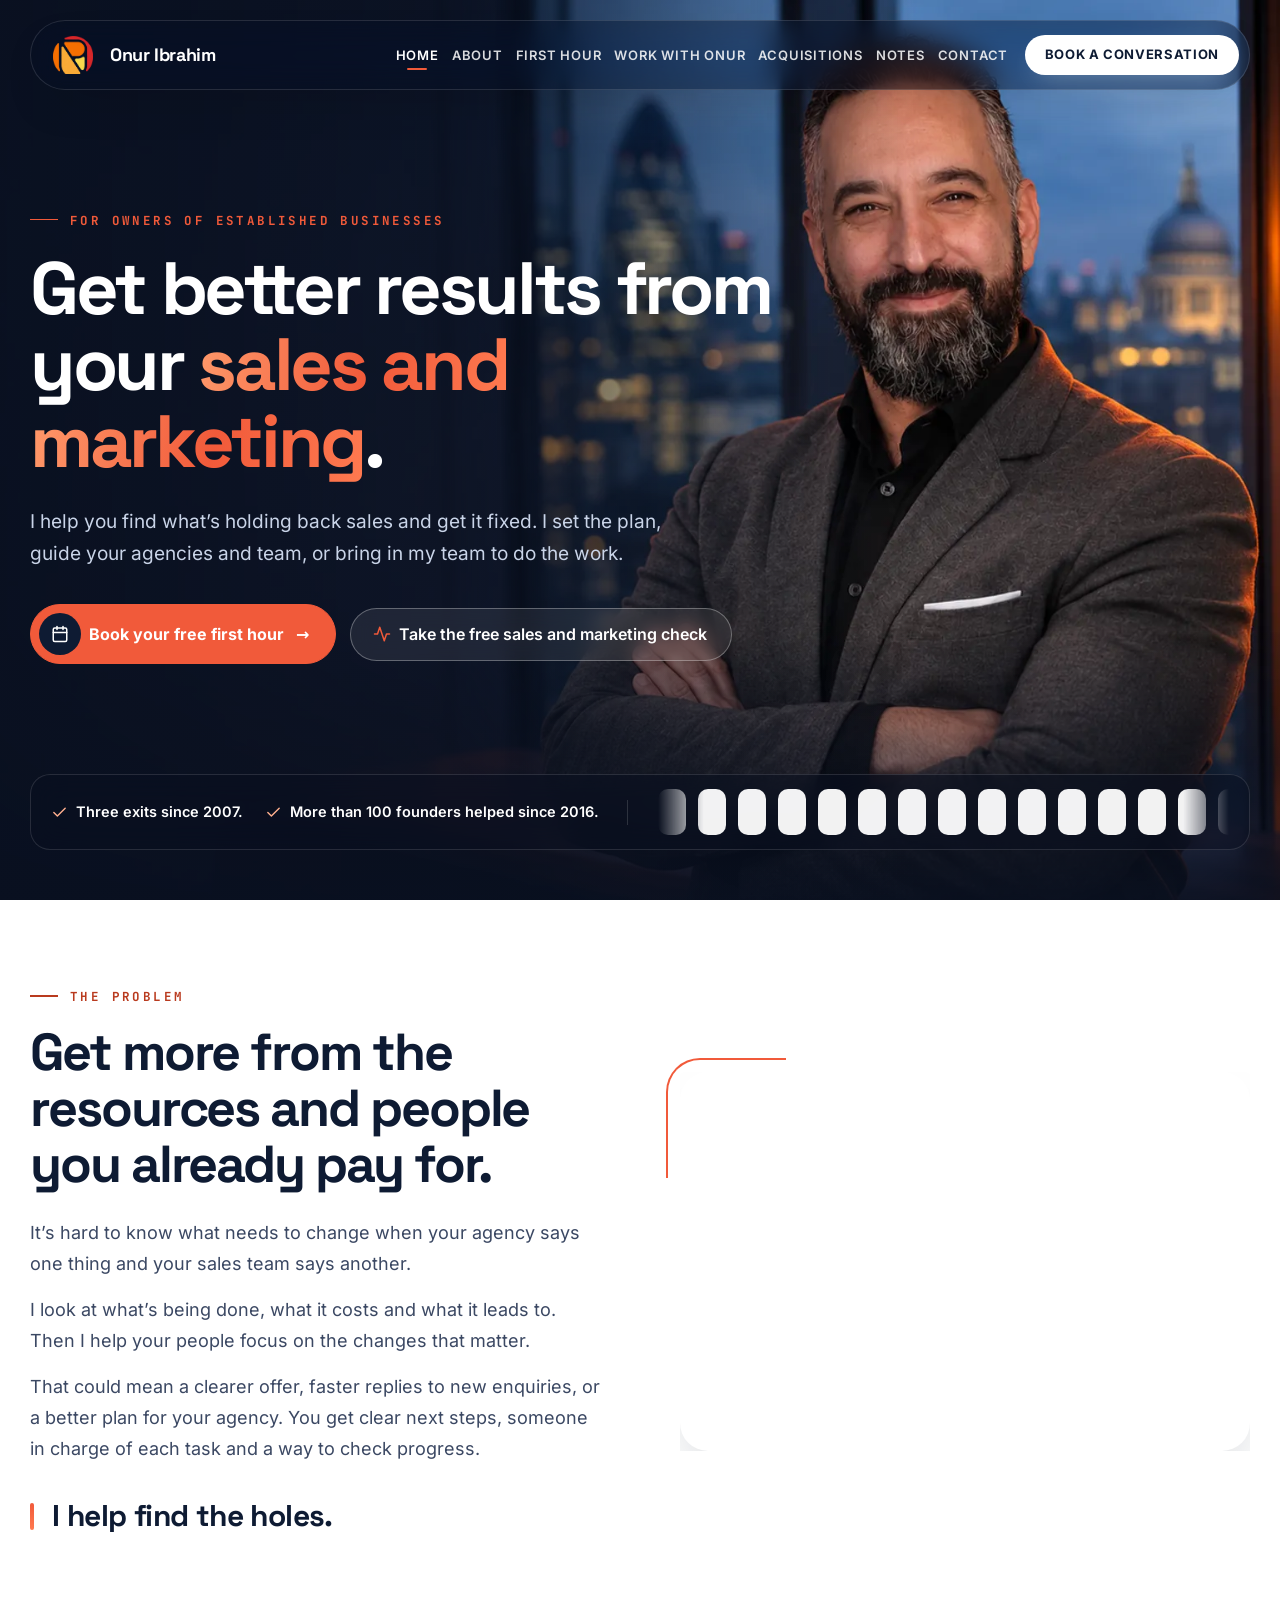
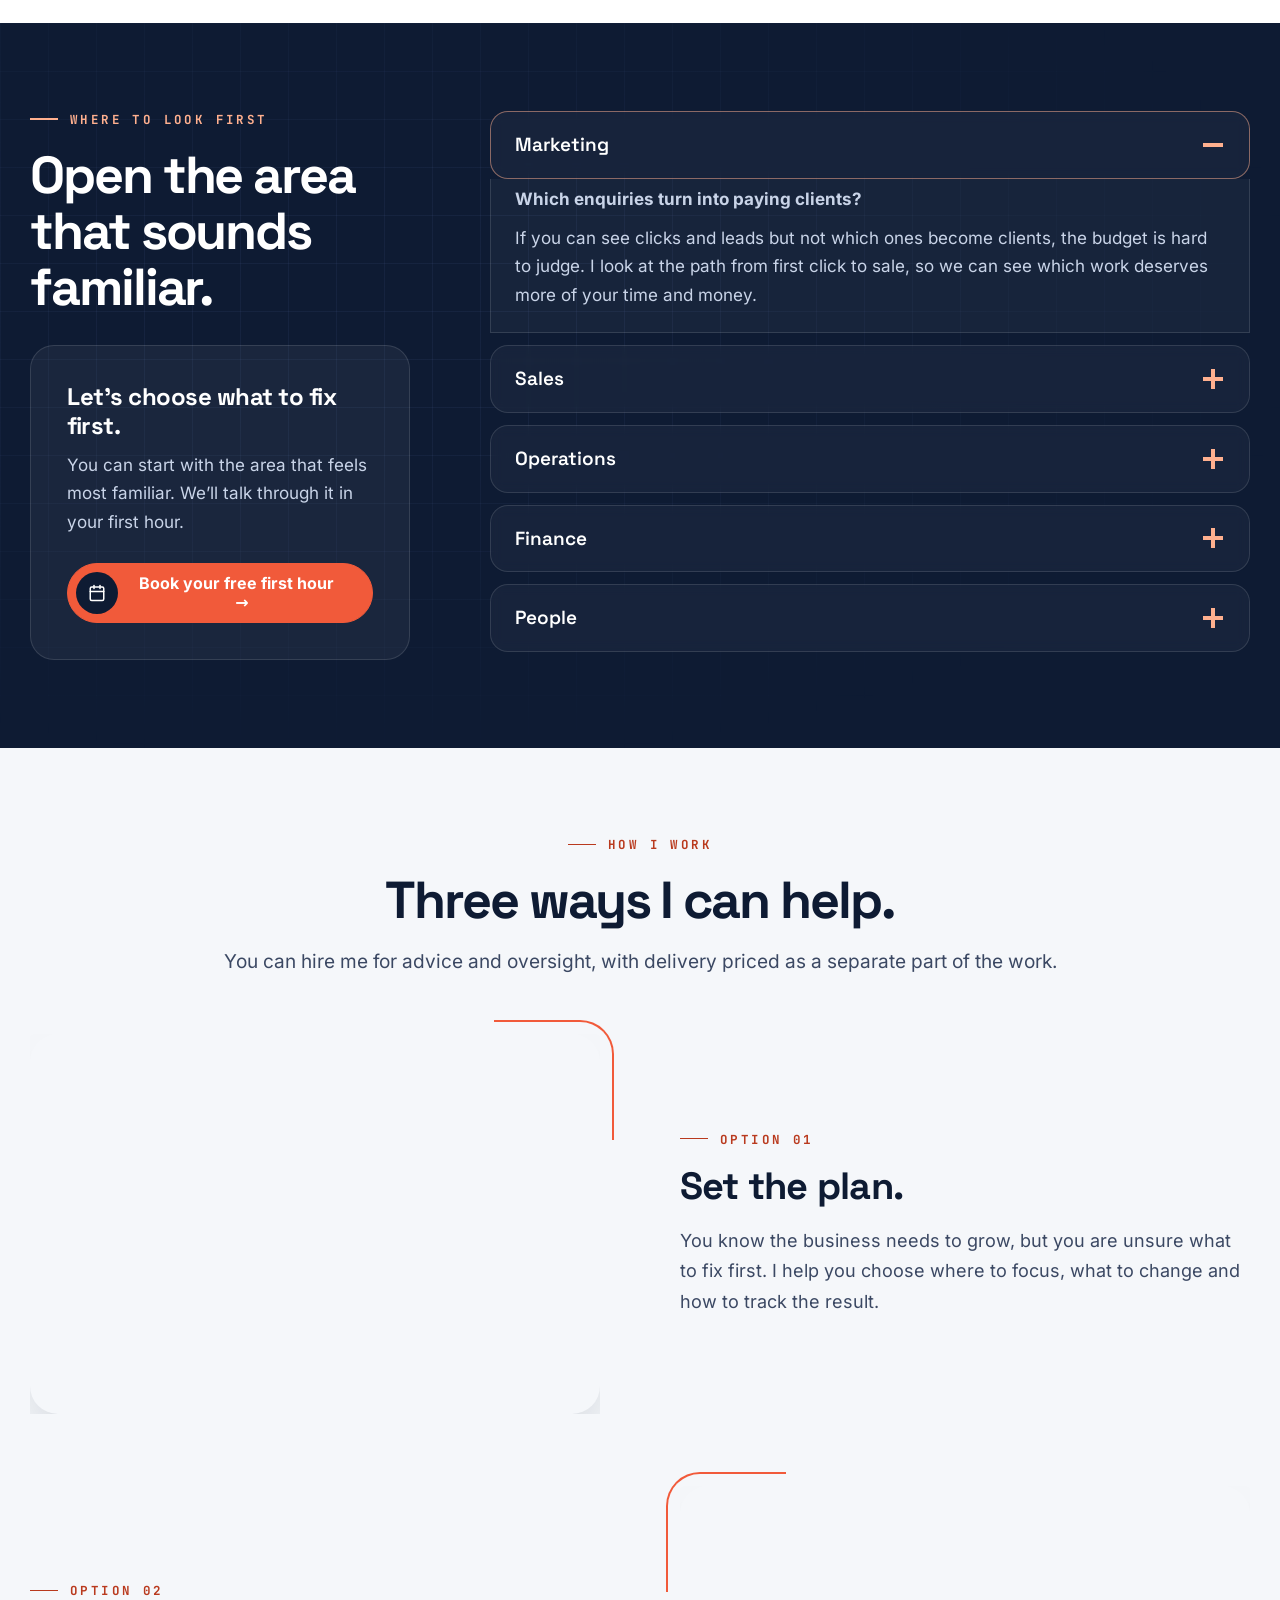
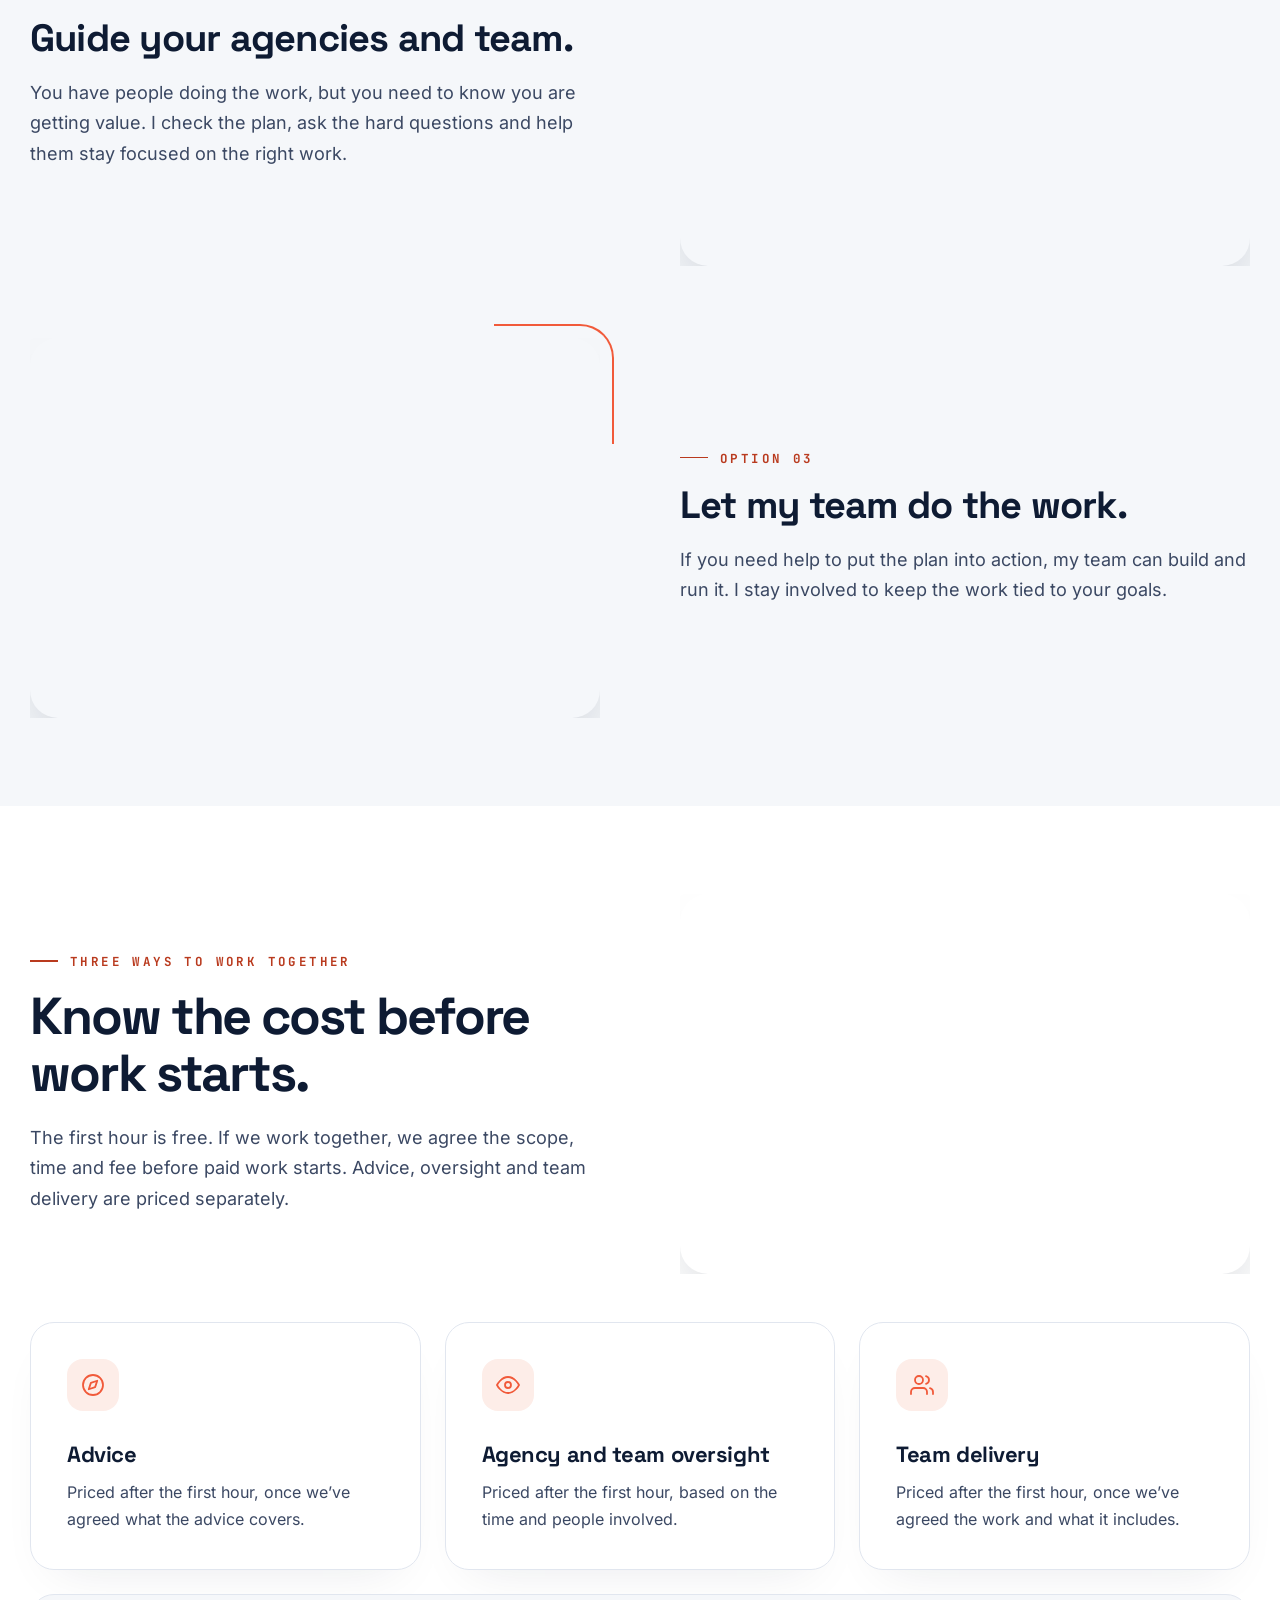
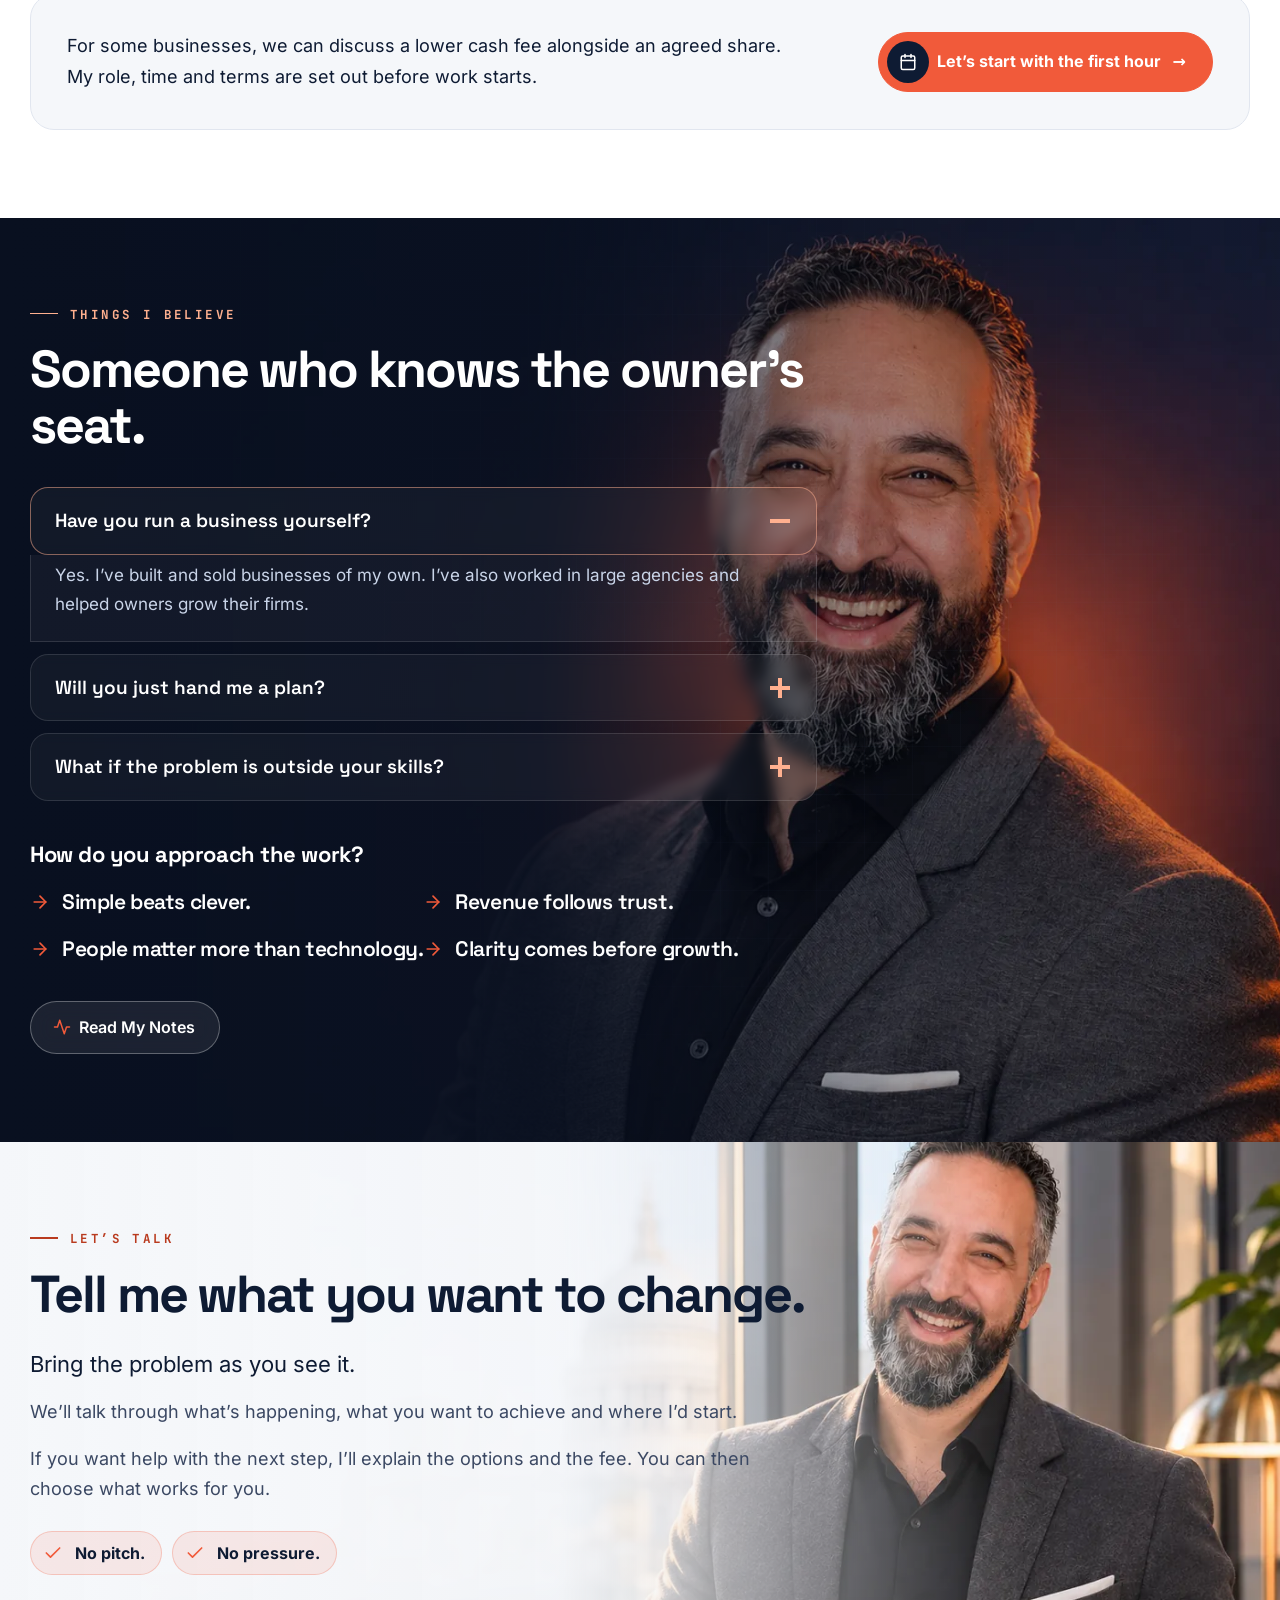
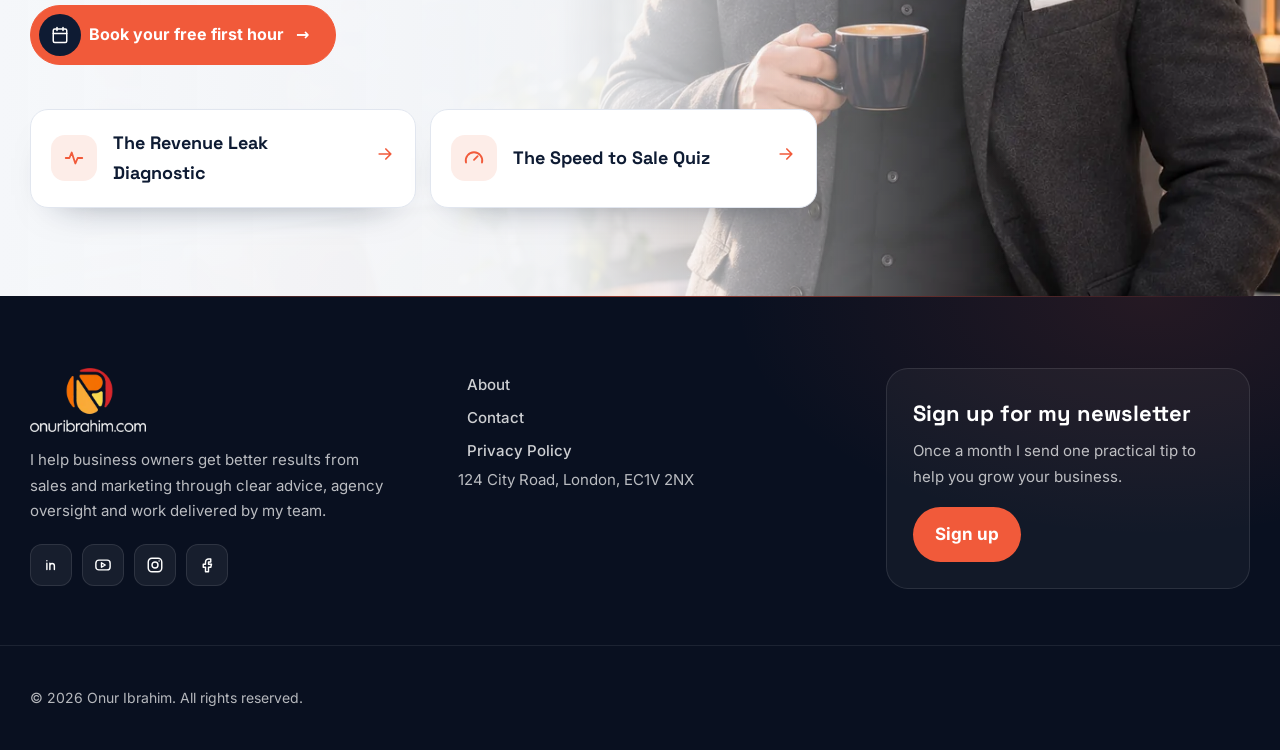
==== index.html @ 87ef2ca2 "Onur Ibrahim website preview" ====
<!doctype html><html lang="en-US" prefix="og: https://ogp.me/ns#" class="no-js" itemtype="https://schema.org/WebPage" itemscope><head><meta charset="UTF-8"><meta name="viewport" content="width=device-width, initial-scale=1, minimum-scale=1"><link rel="preload" href="https://HamzaJaved2704.github.io/onur-ibrahim-preview/wp-content/plugins/site-design/fonts/spacegrotesk-latin.woff2" as="font" type="font/woff2" crossorigin><link rel="preload" href="https://HamzaJaved2704.github.io/onur-ibrahim-preview/wp-content/plugins/site-design/fonts/inter-latin.woff2" as="font" type="font/woff2" crossorigin><title>Onur Ibrahim | Get Better Results From Sales and Marketing</title><meta name="description" content="I help business owners get better results from sales and marketing. Clear advice, agency oversight and delivery by my team. Start with a free first hour."/><meta name="robots" content="noindex, nofollow"/><meta property="og:locale" content="en_US" /><meta property="og:type" content="website" /><meta property="og:title" content="Onur Ibrahim | Get Better Results From Sales and Marketing" /><meta property="og:description" content="I help business owners get better results from sales and marketing. Clear advice, agency oversight and delivery by my team. Start with a free first hour." /><meta property="og:url" content="https://HamzaJaved2704.github.io/onur-ibrahim-preview/" /><meta property="og:site_name" content="Onur Ibrahim" /><meta property="og:updated_time" content="2026-11-01T18:50:20+00:00" /><meta property="article:published_time" content="2026-11-01T17:42:07+00:00" /><meta property="article:modified_time" content="2026-11-01T18:50:20+00:00" /><meta name="twitter:card" content="summary_large_image" /><meta name="twitter:title" content="Onur Ibrahim | Get Better Results From Sales and Marketing" /><meta name="twitter:description" content="I help business owners get better results from sales and marketing. Clear advice, agency oversight and delivery by my team. Start with a free first hour." /><meta name="twitter:label1" content="Written by" /><meta name="twitter:data1" content="Onur Ibrahim" /><meta name="twitter:label2" content="Time to read" /><meta name="twitter:data2" content="4 minutes" /> <script type="application/ld+json" class="rank-math-schema">{"@context":"https://schema.org","@graph":[{"@type":["Person","Organization"],"@id":"https://HamzaJaved2704.github.io/onur-ibrahim-preview/#person","name":"Onur Ibrahim","logo":{"@type":"ImageObject","@id":"https://HamzaJaved2704.github.io/onur-ibrahim-preview/#logo","url":"https://HamzaJaved2704.github.io/onur-ibrahim-preview/wp-content/uploads/2026/11/onur-ibrahim-logo-mark-v2.webp","contentUrl":"https://HamzaJaved2704.github.io/onur-ibrahim-preview/wp-content/uploads/2026/11/onur-ibrahim-logo-mark-v2.webp","caption":"Onur Ibrahim","inLanguage":"en-US"},"image":{"@type":"ImageObject","@id":"https://HamzaJaved2704.github.io/onur-ibrahim-preview/#logo","url":"https://HamzaJaved2704.github.io/onur-ibrahim-preview/wp-content/uploads/2026/11/onur-ibrahim-logo-mark-v2.webp","contentUrl":"https://HamzaJaved2704.github.io/onur-ibrahim-preview/wp-content/uploads/2026/11/onur-ibrahim-logo-mark-v2.webp","caption":"Onur Ibrahim","inLanguage":"en-US"}},{"@type":"WebSite","@id":"https://HamzaJaved2704.github.io/onur-ibrahim-preview/#website","url":"https://HamzaJaved2704.github.io/onur-ibrahim-preview","name":"Onur Ibrahim","publisher":{"@id":"https://HamzaJaved2704.github.io/onur-ibrahim-preview/#person"},"inLanguage":"en-US","potentialAction":{"@type":"SearchAction","target":"https://HamzaJaved2704.github.io/onur-ibrahim-preview/?s={search_term_string}","query-input":"required name=search_term_string"}},{"@type":"ImageObject","@id":"https://HamzaJaved2704.github.io/onur-ibrahim-preview/wp-content/uploads/2026/11/onur-ibrahim-hero-1-london-office-s.webp","url":"https://HamzaJaved2704.github.io/onur-ibrahim-preview/wp-content/uploads/2026/11/onur-ibrahim-hero-1-london-office-s.webp","width":"200","height":"200","inLanguage":"en-US"},{"@type":"WebPage","@id":"https://HamzaJaved2704.github.io/onur-ibrahim-preview/#webpage","url":"https://HamzaJaved2704.github.io/onur-ibrahim-preview/","name":"Onur Ibrahim | Get Better Results From Sales and Marketing","datePublished":"2026-11-01T17:42:07+00:00","dateModified":"2026-11-01T18:50:20+00:00","about":{"@id":"https://HamzaJaved2704.github.io/onur-ibrahim-preview/#person"},"isPartOf":{"@id":"https://HamzaJaved2704.github.io/onur-ibrahim-preview/#website"},"primaryImageOfPage":{"@id":"https://HamzaJaved2704.github.io/onur-ibrahim-preview/wp-content/uploads/2026/11/onur-ibrahim-hero-1-london-office-s.webp"},"inLanguage":"en-US"},{"@type":"Person","@id":"https://HamzaJaved2704.github.io/onur-ibrahim-preview/#author","name":"Onur Ibrahim","image":{"@type":"ImageObject","@id":"https://secure.gravatar.com/avatar/fcddd9c8fc41febcfd208d0906c0f74843dc2c22024fe9f65a3c75e7bfa7cd2a?s=96&amp;d=mm&amp;r=g","url":"https://secure.gravatar.com/avatar/fcddd9c8fc41febcfd208d0906c0f74843dc2c22024fe9f65a3c75e7bfa7cd2a?s=96&amp;d=mm&amp;r=g","caption":"Onur Ibrahim","inLanguage":"en-US"},"sameAs":["https://HamzaJaved2704.github.io/onur-ibrahim-preview"]},{"@type":"Article","headline":"Onur Ibrahim | Get Better Results From Sales and Marketing","keywords":"sales and marketing","datePublished":"2026-11-01T17:42:07+00:00","dateModified":"2026-11-01T18:50:20+00:00","author":{"@id":"https://HamzaJaved2704.github.io/onur-ibrahim-preview/#author","name":"Onur Ibrahim"},"publisher":{"@id":"https://HamzaJaved2704.github.io/onur-ibrahim-preview/#person"},"description":"I help business owners get better results from sales and marketing. Clear advice, agency oversight and delivery by my team. Start with a free first hour.","name":"Onur Ibrahim | Get Better Results From Sales and Marketing","@id":"https://HamzaJaved2704.github.io/onur-ibrahim-preview/#richSnippet","isPartOf":{"@id":"https://HamzaJaved2704.github.io/onur-ibrahim-preview/#webpage"},"image":{"@id":"https://HamzaJaved2704.github.io/onur-ibrahim-preview/wp-content/uploads/2026/11/onur-ibrahim-hero-1-london-office-s.webp"},"inLanguage":"en-US","mainEntityOfPage":{"@id":"https://HamzaJaved2704.github.io/onur-ibrahim-preview/#webpage"}},{"@type":"ProfessionalService","@id":"https://HamzaJaved2704.github.io/onur-ibrahim-preview/#service","name":"Onur Ibrahim","url":"https://HamzaJaved2704.github.io/onur-ibrahim-preview/","description":"I help business owners get better results from sales and marketing through clear advice, agency oversight and work delivered by my team.","address":{"@type":"PostalAddress","streetAddress":"124 City Road","addressLocality":"London","postalCode":"EC1V 2NX","addressCountry":"GB"},"founder":{"@id":"https://HamzaJaved2704.github.io/onur-ibrahim-preview/#onur"},"areaServed":"GB"},{"@type":"Person","@id":"https://HamzaJaved2704.github.io/onur-ibrahim-preview/#onur","name":"Onur Ibrahim","url":"https://HamzaJaved2704.github.io/onur-ibrahim-preview/","sameAs":["https://www.linkedin.com/in/onuribrahim/","https://www.youtube.com/@Onur-Ibrahim","https://www.instagram.com/onuribrahim_official","https://www.facebook.com/Marketing.Life/"]}]}</script> <link rel="alternate" type="application/rss+xml" title="Onur Ibrahim &raquo; Feed" href="https://HamzaJaved2704.github.io/onur-ibrahim-preview/feed/" /><link rel="alternate" type="application/rss+xml" title="Onur Ibrahim &raquo; Comments Feed" href="https://HamzaJaved2704.github.io/onur-ibrahim-preview/comments/feed/" /><link rel="preload" as="image" href="https://HamzaJaved2704.github.io/onur-ibrahim-preview/wp-content/uploads/2026/11/onur-ibrahim-hero-1-london-office.webp" media="(min-width: 1025px)" fetchpriority="high"> <script data-optimized="1" src="[data-uri]" defer></script> <link rel="alternate" title="oEmbed (JSON)" type="application/json+oembed" href="https://HamzaJaved2704.github.io/onur-ibrahim-preview/wp-json/oembed/1.0/embed?url=http%3A%2F%2Flocalhost%3A8089%2F" /><link rel="alternate" title="oEmbed (XML)" type="text/xml+oembed" href="https://HamzaJaved2704.github.io/onur-ibrahim-preview/wp-json/oembed/1.0/embed?url=http%3A%2F%2Flocalhost%3A8089%2F&#038;format=xml" /><link data-optimized="2" rel="stylesheet" href="https://HamzaJaved2704.github.io/onur-ibrahim-preview/wp-content/litespeed/css/8791292dd952b733e268b038cd308602.css?ver=62c43" /><link rel="https://api.w.org/" href="https://HamzaJaved2704.github.io/onur-ibrahim-preview/wp-json/" /><link rel="alternate" title="JSON" type="application/json" href="https://HamzaJaved2704.github.io/onur-ibrahim-preview/wp-json/wp/v2/pages/6" /><script type="application/ld+json" class="kadence-faq-schema-graph kadence-faq-schema-graph--kb-faq6_c024d7-c4">{"@context":"https://schema.org","@type":"FAQPage","mainEntity":[{"@type":"Question","name": "Have you run a business yourself?","acceptedAnswer":{"@type": "Answer","text": "<p>Yes. I've built and sold businesses of my own. I've also worked in large agencies and helped owners grow their firms.</p>"}},{"@type":"Question","name": "Will you just hand me a plan?","acceptedAnswer":{"@type": "Answer","text": "<p>No. I work through the plan with you, then get into the detail with the people doing it.</p>"}},{"@type":"Question","name": "What if the problem is outside your skills?","acceptedAnswer":{"@type": "Answer","text": "<p>I bring in the right person, and I tell you before they're involved.</p>"}}]}</script><link rel="icon" href="https://HamzaJaved2704.github.io/onur-ibrahim-preview/wp-content/uploads/2026/11/onur-ibrahim-site-icon-v2-150x150.png" sizes="32x32" /><link rel="icon" href="https://HamzaJaved2704.github.io/onur-ibrahim-preview/wp-content/uploads/2026/11/onur-ibrahim-site-icon-v2-300x300.png" sizes="192x192" /><link rel="apple-touch-icon" href="https://HamzaJaved2704.github.io/onur-ibrahim-preview/wp-content/uploads/2026/11/onur-ibrahim-site-icon-v2-300x300.png" /><meta name="msapplication-TileImage" content="https://HamzaJaved2704.github.io/onur-ibrahim-preview/wp-content/uploads/2026/11/onur-ibrahim-site-icon-v2-300x300.png" /></head><body class="home wp-singular page-template-default page page-id-6 wp-custom-logo wp-embed-responsive wp-theme-kadence footer-on-bottom hide-focus-outline link-style-no-underline content-title-style-hide content-width-fullwidth content-style-unboxed content-vertical-padding-hide transparent-header mobile-transparent-header"><div id="wrapper" class="site wp-site-blocks">
<a class="skip-link screen-reader-text scroll-ignore" href="#main">Skip to content</a><header id="masthead" class="site-header" role="banner" itemtype="https://schema.org/WPHeader" itemscope><div id="main-header" class="site-header-wrap"><div class="site-header-inner-wrap"><div class="site-header-upper-wrap"><div class="site-header-upper-inner-wrap"><div class="site-main-header-wrap site-header-row-container site-header-focus-item site-header-row-layout-standard kadence-sticky-header" data-section="kadence_customizer_header_main" data-shrink="true" data-shrink-height="62" data-reveal-scroll-up="false"><div class="site-header-row-container-inner"><div class="site-container"><div class="site-main-header-inner-wrap site-header-row site-header-row-has-sides site-header-row-no-center"><div class="site-header-main-section-left site-header-section site-header-section-left"><div class="site-header-item site-header-focus-item" data-section="title_tagline"><div class="site-branding branding-layout-standard"><a class="brand has-logo-image" href="https://HamzaJaved2704.github.io/onur-ibrahim-preview/" rel="home"><img width="103" height="96" src="https://HamzaJaved2704.github.io/onur-ibrahim-preview/wp-content/uploads/2026/11/onur-ibrahim-logo-mark-v2.webp" class="custom-logo" alt="" decoding="async" /><div class="site-title-wrap"><p class="site-title">Onur Ibrahim</p></div></a></div></div></div><div class="site-header-main-section-right site-header-section site-header-section-right"><div class="site-header-item site-header-focus-item site-header-item-main-navigation header-navigation-layout-stretch-false header-navigation-layout-fill-stretch-false" data-section="kadence_customizer_primary_navigation"><nav id="site-navigation" class="main-navigation header-navigation hover-to-open nav--toggle-sub header-navigation-style-standard header-navigation-dropdown-animation-none" role="navigation" aria-label="Primary"><div class="primary-menu-container header-menu-container"><ul id="primary-menu" class="menu"><li id="menu-item-17" class="menu-item menu-item-type-post_type menu-item-object-page menu-item-home current-menu-item page_item page-item-6 current_page_item menu-item-17"><a href="https://HamzaJaved2704.github.io/onur-ibrahim-preview/" aria-current="page">Home</a></li><li id="menu-item-18" class="menu-item menu-item-type-post_type menu-item-object-page menu-item-18"><a href="https://HamzaJaved2704.github.io/onur-ibrahim-preview/about-onur-ibrahim/">About</a></li><li id="menu-item-19" class="menu-item menu-item-type-post_type menu-item-object-page menu-item-19"><a href="https://HamzaJaved2704.github.io/onur-ibrahim-preview/the-first-hour-with-onur-ibrahim/">First Hour</a></li><li id="menu-item-20" class="menu-item menu-item-type-post_type menu-item-object-page menu-item-20"><a href="https://HamzaJaved2704.github.io/onur-ibrahim-preview/work-with-onur-ibrahim/">Work With Onur</a></li><li id="menu-item-21" class="menu-item menu-item-type-post_type menu-item-object-page menu-item-21"><a href="https://HamzaJaved2704.github.io/onur-ibrahim-preview/acquisitions/">Acquisitions</a></li><li id="menu-item-22" class="menu-item menu-item-type-post_type menu-item-object-page menu-item-22"><a href="https://HamzaJaved2704.github.io/onur-ibrahim-preview/notes/">Notes</a></li><li id="menu-item-23" class="menu-item menu-item-type-post_type menu-item-object-page menu-item-23"><a href="https://HamzaJaved2704.github.io/onur-ibrahim-preview/contact-onur-ibrahim/">Contact</a></li></ul></div></nav></div><div class="site-header-item site-header-focus-item" data-section="kadence_customizer_header_button"><div class="header-button-wrap"><div class="header-button-inner-wrap"><a href="https://api.pingbean.com/widget/bookings/the-first-hour" target="_blank" rel="noopener noreferrer" class="button header-button button-size-custom button-style-filled">Book a conversation</a></div></div></div></div></div></div></div></div></div></div></div></div><div id="mobile-header" class="site-mobile-header-wrap"><div class="site-header-inner-wrap"><div class="site-header-upper-wrap"><div class="site-header-upper-inner-wrap"><div class="site-main-header-wrap site-header-focus-item site-header-row-layout-standard site-header-row-tablet-layout-default site-header-row-mobile-layout-default "><div class="site-header-row-container-inner"><div class="site-container"><div class="site-main-header-inner-wrap site-header-row site-header-row-has-sides site-header-row-no-center"><div class="site-header-main-section-left site-header-section site-header-section-left"><div class="site-header-item site-header-focus-item" data-section="title_tagline"><div class="site-branding mobile-site-branding branding-layout-standard branding-tablet-layout-standard branding-mobile-layout-standard"><a class="brand has-logo-image" href="https://HamzaJaved2704.github.io/onur-ibrahim-preview/" rel="home"><img width="103" height="96" src="https://HamzaJaved2704.github.io/onur-ibrahim-preview/wp-content/uploads/2026/11/onur-ibrahim-logo-mark-v2.webp" class="custom-logo" alt="" decoding="async" /><div class="site-title-wrap"><div class="site-title">Onur Ibrahim</div></div></a></div></div></div><div class="site-header-main-section-right site-header-section site-header-section-right"><div class="site-header-item site-header-focus-item site-header-item-navgation-popup-toggle" data-section="kadence_customizer_mobile_trigger"><div class="mobile-toggle-open-container">
<button id="mobile-toggle" class="menu-toggle-open drawer-toggle menu-toggle-style-default" aria-label="Open menu" data-toggle-target="#mobile-drawer" data-toggle-body-class="showing-popup-drawer-from-right" aria-expanded="false" data-set-focus=".menu-toggle-close"
>
<span class="menu-toggle-icon"><span class="kadence-svg-iconset"><svg aria-hidden="true" class="kadence-svg-icon kadence-menu-svg" fill="currentColor" version="1.1" xmlns="http://www.w3.org/2000/svg" width="24" height="24" viewBox="0 0 24 24"><title>Toggle Menu</title><path d="M3 13h18c0.552 0 1-0.448 1-1s-0.448-1-1-1h-18c-0.552 0-1 0.448-1 1s0.448 1 1 1zM3 7h18c0.552 0 1-0.448 1-1s-0.448-1-1-1h-18c-0.552 0-1 0.448-1 1s0.448 1 1 1zM3 19h18c0.552 0 1-0.448 1-1s-0.448-1-1-1h-18c-0.552 0-1 0.448-1 1s0.448 1 1 1z"></path>
</svg></span></span>
</button></div></div></div></div></div></div></div></div></div></div></div></header><main id="inner-wrap" class="wrap kt-clear" role="main"><div id="primary" class="content-area"><div class="content-container site-container"><div id="main" class="site-main"><div class="content-wrap"><article id="post-6" class="entry content-bg single-entry post-6 page type-page status-publish hentry"><div class="entry-content-wrap"><div class="entry-content single-content"><div class="kb-row-layout-wrap kb-row-layout-id6_9782fe-f5 alignnone kt-row-has-bg oi-hero wp-block-kadence-rowlayout" id="top"><div class="kt-row-layout-overlay kt-row-overlay-gradient"></div><div class="kt-row-column-wrap kt-has-1-columns kt-row-layout-equal kt-tab-layout-inherit kt-mobile-layout-row kt-row-valign-middle kb-theme-content-width"><div class="wp-block-kadence-column kadence-column6_aac4d3-f7"><div class="kt-inside-inner-col"><div class="kb-row-layout-wrap kb-row-layout-id6_550e7c-bf alignnone wp-block-kadence-rowlayout"><div class="kt-row-column-wrap kt-has-2-columns kt-row-layout-left-golden kt-tab-layout-row kt-mobile-layout-row kt-row-valign-middle"><div class="wp-block-kadence-column kadence-column6_2027e5-7c"><div class="kt-inside-inner-col"><p class="kt-adv-heading6_4376b4-8b oi-kick wp-block-kadence-advancedheading" data-kb-block="kb-adv-heading6_4376b4-8b">FOR OWNERS OF ESTABLISHED BUSINESSES</p><h1 class="kt-adv-heading6_d7382e-de oi-h1 wp-block-kadence-advancedheading" data-kb-block="kb-adv-heading6_d7382e-de">Get better results from your <mark class="kt-highlight">sales and marketing</mark>.</h1><p class="oi-lead has-text-color wp-block-paragraph" style="color:#C9D4E8;margin-top:0px;margin-bottom:0px;font-size:19px">I help you find what&#8217;s holding back sales and get it fixed. I set the plan, guide your agencies and team, or bring in my team to do the work.</p><div class="wp-block-kadence-advancedbtn kb-buttons-wrap kb-btns6_4ec8d2-f9 oi-btns"><a class="kb-button kt-button button kb-btn6_c5bc47-e6 kt-btn-size-standard kt-btn-width-type-auto kb-btn-global-fill kt-btn-has-text-true kt-btn-has-svg-true oi-btn oi-btn-primary wp-block-kadence-singlebtn" href="https://api.pingbean.com/widget/bookings/the-first-hour" target="_blank" rel="noreferrer noopener"><span class="kb-svg-icon-wrap kb-svg-icon-fe_calendar kt-btn-icon-side-left"><svg viewBox="0 0 24 24"  fill="none" stroke="currentColor" stroke-width="2" stroke-linecap="round" stroke-linejoin="round" xmlns="http://www.w3.org/2000/svg"  aria-hidden="true"><rect x="3" y="4" width="18" height="18" rx="2" ry="2"/><line x1="16" y1="2" x2="16" y2="6"/><line x1="8" y1="2" x2="8" y2="6"/><line x1="3" y1="10" x2="21" y2="10"/></svg></span><span class="kt-btn-inner-text">Book your free first hour</span></a><a class="kb-button kt-button button kb-btn6_23366d-e4 kt-btn-size-standard kt-btn-width-type-auto kb-btn-global-fill kt-btn-has-text-true kt-btn-has-svg-true oi-btn oi-btn-ghost-dark wp-block-kadence-singlebtn" href="https://polls.bz/q/hidden-revenue-leak-assessment" target="_blank" rel="noreferrer noopener"><span class="kb-svg-icon-wrap kb-svg-icon-fe_activity kt-btn-icon-side-left"><svg viewBox="0 0 24 24"  fill="none" stroke="currentColor" stroke-width="2" stroke-linecap="round" stroke-linejoin="round" xmlns="http://www.w3.org/2000/svg"  aria-hidden="true"><polyline points="22 12 18 12 15 21 9 3 6 12 2 12"/></svg></span><span class="kt-btn-inner-text">Take the free sales and marketing check</span></a></div></div></div><div class="wp-block-kadence-column kadence-column6_5a177e-cd"><div class="kt-inside-inner-col"></div></div></div></div><div class="kb-row-layout-wrap kb-row-layout-id6_a9de1f-b8 alignnone kb-v-lg-hidden oi-stackpic wp-block-kadence-rowlayout"><div class="kt-row-column-wrap kt-has-1-columns kt-row-layout-equal kt-tab-layout-inherit kt-mobile-layout-row kt-row-valign-top"><div class="wp-block-kadence-column kadence-column6_0ce8cf-65"><div class="kt-inside-inner-col"><div class="wp-block-kadence-image kb-image6_5c4bd9-13 oi-photo"><figure class="aligncenter size-full is-resized"><img loading="lazy" decoding="async" src="https://HamzaJaved2704.github.io/onur-ibrahim-preview/wp-content/uploads/2026/11/onur-ibrahim-hero-1-london-office-s.webp" alt="Onur Ibrahim in a City of London office at dusk" class="kb-img wp-image-103" width="1000" height="750" srcset="https://HamzaJaved2704.github.io/onur-ibrahim-preview/wp-content/uploads/2026/11/onur-ibrahim-hero-1-london-office-s.webp 1000w, https://HamzaJaved2704.github.io/onur-ibrahim-preview/wp-content/uploads/2026/11/onur-ibrahim-hero-1-london-office-s-300x225.webp 300w, https://HamzaJaved2704.github.io/onur-ibrahim-preview/wp-content/uploads/2026/11/onur-ibrahim-hero-1-london-office-s-768x576.webp 768w" sizes="auto, (max-width: 1000px) 100vw, 1000px" /></figure></div></div></div></div></div><div class="wp-block-kadence-spacer aligncenter kt-block-spacer-6_59a20e-23"><div class="kt-block-spacer kt-block-spacer-halign-center"></div></div><div class="oi-glassbar"><ul class="oi-proof"><li><svg viewBox="0 0 24 24" fill="none" stroke="currentColor" stroke-width="2" stroke-linecap="round" stroke-linejoin="round" aria-hidden="true"><path d="M20 6 9 17l-5-5"/></svg>Three exits since 2007.</li><li><svg viewBox="0 0 24 24" fill="none" stroke="currentColor" stroke-width="2" stroke-linecap="round" stroke-linejoin="round" aria-hidden="true"><path d="M20 6 9 17l-5-5"/></svg>More than 100 founders helped since 2016.</li></ul><div class="oi-mq" aria-hidden="true"><div class="oi-mq-track"><span class="oi-logo"><img src="/onur-ibrahim-preview/wp-content/plugins/site-design/assets/logos/01-ford.webp" alt="" width="110" height="30" loading="lazy" decoding="async"></span><span class="oi-logo"><img src="/onur-ibrahim-preview/wp-content/plugins/site-design/assets/logos/02-nokia.webp" alt="" width="110" height="30" loading="lazy" decoding="async"></span><span class="oi-logo"><img src="/onur-ibrahim-preview/wp-content/plugins/site-design/assets/logos/03-land-rover.webp" alt="" width="110" height="30" loading="lazy" decoding="async"></span><span class="oi-logo"><img src="/onur-ibrahim-preview/wp-content/plugins/site-design/assets/logos/04-tesco.webp" alt="" width="110" height="30" loading="lazy" decoding="async"></span><span class="oi-logo"><img src="/onur-ibrahim-preview/wp-content/plugins/site-design/assets/logos/05-tgi-fridays.webp" alt="" width="110" height="30" loading="lazy" decoding="async"></span><span class="oi-logo"><img src="/onur-ibrahim-preview/wp-content/plugins/site-design/assets/logos/06-jaguar.webp" alt="" width="110" height="30" loading="lazy" decoding="async"></span><span class="oi-logo"><img src="/onur-ibrahim-preview/wp-content/plugins/site-design/assets/logos/07-pebble-marketing.webp" alt="" width="110" height="30" loading="lazy" decoding="async"></span><span class="oi-logo"><img src="/onur-ibrahim-preview/wp-content/plugins/site-design/assets/logos/08-british-pearl.webp" alt="" width="110" height="30" loading="lazy" decoding="async"></span><span class="oi-logo"><img src="/onur-ibrahim-preview/wp-content/plugins/site-design/assets/logos/09-bridgetech.webp" alt="" width="110" height="30" loading="lazy" decoding="async"></span><span class="oi-logo"><img src="/onur-ibrahim-preview/wp-content/plugins/site-design/assets/logos/10-uk-call-centre.webp" alt="" width="110" height="30" loading="lazy" decoding="async"></span><span class="oi-logo"><img src="/onur-ibrahim-preview/wp-content/plugins/site-design/assets/logos/11-construct.webp" alt="" width="110" height="30" loading="lazy" decoding="async"></span><span class="oi-logo"><img src="/onur-ibrahim-preview/wp-content/plugins/site-design/assets/logos/12-redington.webp" alt="" width="110" height="30" loading="lazy" decoding="async"></span><span class="oi-logo"><img src="/onur-ibrahim-preview/wp-content/plugins/site-design/assets/logos/13-btc.webp" alt="" width="110" height="30" loading="lazy" decoding="async"></span><span class="oi-logo"><img src="/onur-ibrahim-preview/wp-content/plugins/site-design/assets/logos/14-blanchards.webp" alt="" width="110" height="30" loading="lazy" decoding="async"></span><span class="oi-logo"><img src="/onur-ibrahim-preview/wp-content/plugins/site-design/assets/logos/15-harrow.webp" alt="" width="110" height="30" loading="lazy" decoding="async"></span><span class="oi-logo"><img src="/onur-ibrahim-preview/wp-content/plugins/site-design/assets/logos/17-beacon-local.webp" alt="" width="110" height="30" loading="lazy" decoding="async"></span><span class="oi-logo"><img src="/onur-ibrahim-preview/wp-content/plugins/site-design/assets/logos/18-verto.webp" alt="" width="110" height="30" loading="lazy" decoding="async"></span><span class="oi-logo"><img src="/onur-ibrahim-preview/wp-content/plugins/site-design/assets/logos/20-techno-software.webp" alt="" width="110" height="30" loading="lazy" decoding="async"></span><span class="oi-logo"><img src="/onur-ibrahim-preview/wp-content/plugins/site-design/assets/logos/01-ford.webp" alt="" width="110" height="30" loading="lazy" decoding="async"></span><span class="oi-logo"><img src="/onur-ibrahim-preview/wp-content/plugins/site-design/assets/logos/02-nokia.webp" alt="" width="110" height="30" loading="lazy" decoding="async"></span><span class="oi-logo"><img src="/onur-ibrahim-preview/wp-content/plugins/site-design/assets/logos/03-land-rover.webp" alt="" width="110" height="30" loading="lazy" decoding="async"></span><span class="oi-logo"><img src="/onur-ibrahim-preview/wp-content/plugins/site-design/assets/logos/04-tesco.webp" alt="" width="110" height="30" loading="lazy" decoding="async"></span><span class="oi-logo"><img src="/onur-ibrahim-preview/wp-content/plugins/site-design/assets/logos/05-tgi-fridays.webp" alt="" width="110" height="30" loading="lazy" decoding="async"></span><span class="oi-logo"><img src="/onur-ibrahim-preview/wp-content/plugins/site-design/assets/logos/06-jaguar.webp" alt="" width="110" height="30" loading="lazy" decoding="async"></span><span class="oi-logo"><img src="/onur-ibrahim-preview/wp-content/plugins/site-design/assets/logos/07-pebble-marketing.webp" alt="" width="110" height="30" loading="lazy" decoding="async"></span><span class="oi-logo"><img src="/onur-ibrahim-preview/wp-content/plugins/site-design/assets/logos/08-british-pearl.webp" alt="" width="110" height="30" loading="lazy" decoding="async"></span><span class="oi-logo"><img src="/onur-ibrahim-preview/wp-content/plugins/site-design/assets/logos/09-bridgetech.webp" alt="" width="110" height="30" loading="lazy" decoding="async"></span><span class="oi-logo"><img src="/onur-ibrahim-preview/wp-content/plugins/site-design/assets/logos/10-uk-call-centre.webp" alt="" width="110" height="30" loading="lazy" decoding="async"></span><span class="oi-logo"><img src="/onur-ibrahim-preview/wp-content/plugins/site-design/assets/logos/11-construct.webp" alt="" width="110" height="30" loading="lazy" decoding="async"></span><span class="oi-logo"><img src="/onur-ibrahim-preview/wp-content/plugins/site-design/assets/logos/12-redington.webp" alt="" width="110" height="30" loading="lazy" decoding="async"></span><span class="oi-logo"><img src="/onur-ibrahim-preview/wp-content/plugins/site-design/assets/logos/13-btc.webp" alt="" width="110" height="30" loading="lazy" decoding="async"></span><span class="oi-logo"><img src="/onur-ibrahim-preview/wp-content/plugins/site-design/assets/logos/14-blanchards.webp" alt="" width="110" height="30" loading="lazy" decoding="async"></span><span class="oi-logo"><img src="/onur-ibrahim-preview/wp-content/plugins/site-design/assets/logos/15-harrow.webp" alt="" width="110" height="30" loading="lazy" decoding="async"></span><span class="oi-logo"><img src="/onur-ibrahim-preview/wp-content/plugins/site-design/assets/logos/17-beacon-local.webp" alt="" width="110" height="30" loading="lazy" decoding="async"></span><span class="oi-logo"><img src="/onur-ibrahim-preview/wp-content/plugins/site-design/assets/logos/18-verto.webp" alt="" width="110" height="30" loading="lazy" decoding="async"></span><span class="oi-logo"><img src="/onur-ibrahim-preview/wp-content/plugins/site-design/assets/logos/20-techno-software.webp" alt="" width="110" height="30" loading="lazy" decoding="async"></span></div></div></div></div></div></div></div><div class="kb-row-layout-wrap kb-row-layout-id6_46d2bd-42 alignnone kt-row-has-bg oi-problem wp-block-kadence-rowlayout"><div class="kt-row-column-wrap kt-has-1-columns kt-row-layout-equal kt-tab-layout-inherit kt-mobile-layout-row kt-row-valign-top kb-theme-content-width"><div class="wp-block-kadence-column kadence-column6_09aefb-47"><div class="kt-inside-inner-col"><div class="kb-row-layout-wrap kb-row-layout-id6_9cc4b5-c1 alignnone wp-block-kadence-rowlayout"><div class="kt-row-column-wrap kt-has-2-columns kt-row-layout-equal kt-tab-layout-row kt-mobile-layout-row kt-row-valign-middle"><div class="wp-block-kadence-column kadence-column6_2ce309-13"><div class="kt-inside-inner-col"><p class="kt-adv-heading6_955bd1-54 oi-kick wp-block-kadence-advancedheading" data-kb-block="kb-adv-heading6_955bd1-54">THE PROBLEM</p><h2 class="kt-adv-heading6_63a5b2-18 oi-h2 wp-block-kadence-advancedheading" data-kb-block="kb-adv-heading6_63a5b2-18">Get more from the resources and people you already pay for.</h2><p class="wp-block-paragraph" style="margin-top:0px;margin-bottom:16px;font-size:18px">It&#8217;s hard to know what needs to change when your agency says one thing and your sales team says another.</p><p class="wp-block-paragraph" style="margin-top:0px;margin-bottom:16px;font-size:18px">I look at what&#8217;s being done, what it costs and what it leads to. Then I help your people focus on the changes that matter.</p><p class="wp-block-paragraph" style="margin-top:0px;margin-bottom:34px;font-size:18px">That could mean a clearer offer, faster replies to new enquiries, or a better plan for your agency. You get clear next steps, someone in charge of each task and a way to check progress.</p><h3 class="kt-adv-heading6_313eb9-44 oi-h3 oi-callout wp-block-kadence-advancedheading" data-kb-block="kb-adv-heading6_313eb9-44">I help find the holes.</h3></div></div><div class="wp-block-kadence-column kadence-column6_60216d-6f"><div class="kt-inside-inner-col"><div class="wp-block-kadence-image kb-image6_b51000-b1 oi-photo oi-frame"><figure class="aligncenter size-full is-resized"><img loading="lazy" decoding="async" src="https://HamzaJaved2704.github.io/onur-ibrahim-preview/wp-content/uploads/2026/11/onur-ibrahim-home-problem-leaks.webp" alt="Onur Ibrahim pointing at a gap in a business flow on a glass wall" class="kb-img wp-image-27" width="1400" height="933" srcset="https://HamzaJaved2704.github.io/onur-ibrahim-preview/wp-content/uploads/2026/11/onur-ibrahim-home-problem-leaks.webp 1400w, https://HamzaJaved2704.github.io/onur-ibrahim-preview/wp-content/uploads/2026/11/onur-ibrahim-home-problem-leaks-300x200.webp 300w, https://HamzaJaved2704.github.io/onur-ibrahim-preview/wp-content/uploads/2026/11/onur-ibrahim-home-problem-leaks-1024x682.webp 1024w, https://HamzaJaved2704.github.io/onur-ibrahim-preview/wp-content/uploads/2026/11/onur-ibrahim-home-problem-leaks-768x512.webp 768w" sizes="auto, (max-width: 1400px) 100vw, 1400px" /></figure></div></div></div></div></div></div></div></div></div><div class="kb-row-layout-wrap kb-row-layout-id6_8e082a-de alignnone kt-row-has-bg oi-look oi-dark wp-block-kadence-rowlayout"><div class="kt-row-column-wrap kt-has-1-columns kt-row-layout-equal kt-tab-layout-inherit kt-mobile-layout-row kt-row-valign-top kb-theme-content-width"><div class="wp-block-kadence-column kadence-column6_e14117-73"><div class="kt-inside-inner-col"><div class="kb-row-layout-wrap kb-row-layout-id6_69da6a-c0 alignnone wp-block-kadence-rowlayout"><div class="kt-row-column-wrap kt-has-2-columns kt-row-layout-right-golden kt-tab-layout-row kt-mobile-layout-row kt-row-valign-top"><div class="wp-block-kadence-column kadence-column6_a5bfd0-e7"><div class="kt-inside-inner-col"><p class="kt-adv-heading6_c256c5-20 oi-kick wp-block-kadence-advancedheading" data-kb-block="kb-adv-heading6_c256c5-20">Where to look first</p><h2 class="kt-adv-heading6_80e254-e9 oi-h2 wp-block-kadence-advancedheading" data-kb-block="kb-adv-heading6_80e254-e9">Open the area that sounds familiar.</h2><div class="kb-row-layout-wrap kb-row-layout-id6_5c6987-3a alignnone wp-block-kadence-rowlayout"><div class="kt-row-column-wrap kt-has-1-columns kt-row-layout-equal kt-tab-layout-row kt-mobile-layout-row kt-row-valign-middle"><div class="wp-block-kadence-column kadence-column6_d8ea84-6c oi-box"><div class="kt-inside-inner-col"><h3 class="kt-adv-heading6_0cafce-82 oi-h3 wp-block-kadence-advancedheading" data-kb-block="kb-adv-heading6_0cafce-82">Let&#8217;s choose what to fix first.</h3><p class="has-text-color wp-block-paragraph" style="color:#C9D4E8;margin-top:0px;margin-bottom:0px">You can start with the area that feels most familiar. We&#8217;ll talk through it in your first hour.</p><div class="wp-block-kadence-advancedbtn kb-buttons-wrap kb-btns6_7bca28-ab oi-btns"><a class="kb-button kt-button button kb-btn6_eae729-c3 kt-btn-size-standard kt-btn-width-type-auto kb-btn-global-fill kt-btn-has-text-true kt-btn-has-svg-true oi-btn oi-btn-primary wp-block-kadence-singlebtn" href="https://api.pingbean.com/widget/bookings/the-first-hour" target="_blank" rel="noreferrer noopener"><span class="kb-svg-icon-wrap kb-svg-icon-fe_calendar kt-btn-icon-side-left"><svg viewBox="0 0 24 24"  fill="none" stroke="currentColor" stroke-width="2" stroke-linecap="round" stroke-linejoin="round" xmlns="http://www.w3.org/2000/svg"  aria-hidden="true"><rect x="3" y="4" width="18" height="18" rx="2" ry="2"/><line x1="16" y1="2" x2="16" y2="6"/><line x1="8" y1="2" x2="8" y2="6"/><line x1="3" y1="10" x2="21" y2="10"/></svg></span><span class="kt-btn-inner-text">Book your free first hour</span></a></div></div></div></div></div></div></div><div class="wp-block-kadence-column kadence-column6_41135d-04"><div class="kt-inside-inner-col"><div class="wp-block-kadence-accordion alignnone oi-acc oi-acc-dark oi-areas"><div class="kt-accordion-wrap kt-accordion-id6_bf4d71-93 kt-accordion-has-5-panes kt-active-pane-0 kt-accordion-block kt-pane-header-alignment-left kt-accodion-icon-style-basic kt-accodion-icon-side-right" style="max-width:none"><div class="kt-accordion-inner-wrap" data-allow-multiple-open="false" data-start-open="0"><div class="wp-block-kadence-pane kt-accordion-pane kt-accordion-pane-1 kt-pane6_ddeeef-31"><h3 class="kt-accordion-header-wrap"><button class="kt-blocks-accordion-header kt-acccordion-button-label-show" type="button"><span class="kt-blocks-accordion-title-wrap"><span class="kt-blocks-accordion-title">Marketing</span></span><span class="kt-blocks-accordion-icon-trigger"></span></button></h3><div class="kt-accordion-panel kt-accordion-panel-hidden"><div class="kt-accordion-panel-inner"><p class="has-text-color wp-block-paragraph" style="color:#C9D4E8"><strong>Which enquiries turn into paying clients?</strong></p><p class="has-text-color wp-block-paragraph" style="color:#C9D4E8">If you can see clicks and leads but not which ones become clients, the budget is hard to judge. I look at the path from first click to sale, so we can see which work deserves more of your time and money.</p></div></div></div><div class="wp-block-kadence-pane kt-accordion-pane kt-accordion-pane-2 kt-pane6_308526-30"><h3 class="kt-accordion-header-wrap"><button class="kt-blocks-accordion-header kt-acccordion-button-label-show" type="button"><span class="kt-blocks-accordion-title-wrap"><span class="kt-blocks-accordion-title">Sales</span></span><span class="kt-blocks-accordion-icon-trigger"></span></button></h3><div class="kt-accordion-panel kt-accordion-panel-hidden"><div class="kt-accordion-panel-inner"><p class="has-text-color wp-block-paragraph" style="color:#C9D4E8"><strong>Where do good enquiries go quiet?</strong></p><p class="has-text-color wp-block-paragraph" style="color:#C9D4E8">An enquiry may wait too long for a reply, a quote or a clear next step. I check the handover and follow up with your team. Then we agree who owns the next action and how to see progress.</p></div></div></div><div class="wp-block-kadence-pane kt-accordion-pane kt-accordion-pane-3 kt-pane6_2a11f6-8f"><h3 class="kt-accordion-header-wrap"><button class="kt-blocks-accordion-header kt-acccordion-button-label-show" type="button"><span class="kt-blocks-accordion-title-wrap"><span class="kt-blocks-accordion-title">Operations</span></span><span class="kt-blocks-accordion-icon-trigger"></span></button></h3><div class="kt-accordion-panel kt-accordion-panel-hidden"><div class="kt-accordion-panel-inner"><p class="has-text-color wp-block-paragraph" style="color:#C9D4E8"><strong>What happens when work passes to the next person?</strong></p><p class="has-text-color wp-block-paragraph" style="color:#C9D4E8">Ask where customer information, promises or instructions get lost between people. I help you review those handovers and agree what good looks like. If the issue needs a delivery specialist, we bring one in.</p></div></div></div><div class="wp-block-kadence-pane kt-accordion-pane kt-accordion-pane-4 kt-pane6_d70d2c-c0"><h3 class="kt-accordion-header-wrap"><button class="kt-blocks-accordion-header kt-acccordion-button-label-show" type="button"><span class="kt-blocks-accordion-title-wrap"><span class="kt-blocks-accordion-title">Finance</span></span><span class="kt-blocks-accordion-icon-trigger"></span></button></h3><div class="kt-accordion-panel kt-accordion-panel-hidden"><div class="kt-accordion-panel-inner"><p class="has-text-color wp-block-paragraph" style="color:#C9D4E8"><strong>Does each sale leave enough profit?</strong></p><p class="has-text-color wp-block-paragraph" style="color:#C9D4E8">Sales can grow while profit stays flat. We can look at pricing, discounts and the cost to serve. Where we need a deeper financial review, I work with your accountant or the right specialist.</p></div></div></div><div class="wp-block-kadence-pane kt-accordion-pane kt-accordion-pane-5 kt-pane6_2c5584-25"><h3 class="kt-accordion-header-wrap"><button class="kt-blocks-accordion-header kt-acccordion-button-label-show" type="button"><span class="kt-blocks-accordion-title-wrap"><span class="kt-blocks-accordion-title">People</span></span><span class="kt-blocks-accordion-icon-trigger"></span></button></h3><div class="kt-accordion-panel kt-accordion-panel-hidden"><div class="kt-accordion-panel-inner"><p class="has-text-color wp-block-paragraph" style="color:#C9D4E8"><strong>Which decisions still wait for you?</strong></p><p class="has-text-color wp-block-paragraph" style="color:#C9D4E8">If small choices keep coming back to you, progress slows. We look at roles, ownership and the decisions your team can make. Where the issue needs HR or specialist support, I bring in the right person.</p></div></div></div></div></div></div></div></div></div></div></div></div></div></div><div class="kb-row-layout-wrap kb-row-layout-id6_76d37d-4c alignnone kt-row-has-bg oi-ways wp-block-kadence-rowlayout"><div class="kt-row-column-wrap kt-has-1-columns kt-row-layout-equal kt-tab-layout-inherit kt-mobile-layout-row kt-row-valign-top kb-theme-content-width"><div class="wp-block-kadence-column kadence-column6_8f6cd5-b2"><div class="kt-inside-inner-col"><p class="kt-adv-heading6_77faa9-6f oi-kick wp-block-kadence-advancedheading" data-kb-block="kb-adv-heading6_77faa9-6f">HOW I WORK</p><h2 class="kt-adv-heading6_5afa76-0f oi-h2 wp-block-kadence-advancedheading" data-kb-block="kb-adv-heading6_5afa76-0f">Three ways I can help.</h2><p class="has-text-align-center oi-lead-c has-text-color wp-block-paragraph" style="color:#3B4863;margin-top:0px;margin-bottom:0px;font-size:19px">You can hire me for advice and oversight, with delivery priced as a separate part of the work.</p><div class="kb-row-layout-wrap kb-row-layout-id6_ba5609-54 alignnone oi-way oi-rise wp-block-kadence-rowlayout"><div class="kt-row-column-wrap kt-has-2-columns kt-row-layout-equal kt-tab-layout-row kt-mobile-layout-row kt-row-valign-middle"><div class="wp-block-kadence-column kadence-column6_db831b-11"><div class="kt-inside-inner-col"><div class="wp-block-kadence-image kb-image6_ed3936-72 oi-photo oi-frame oi-frame-r"><figure class="aligncenter size-full is-resized"><img loading="lazy" decoding="async" src="https://HamzaJaved2704.github.io/onur-ibrahim-preview/wp-content/uploads/2026/11/onur-ibrahim-home-way-plan.webp" alt="Onur Ibrahim sketching a plan with a business owner" class="kb-img wp-image-29" width="1400" height="933" srcset="https://HamzaJaved2704.github.io/onur-ibrahim-preview/wp-content/uploads/2026/11/onur-ibrahim-home-way-plan.webp 1400w, https://HamzaJaved2704.github.io/onur-ibrahim-preview/wp-content/uploads/2026/11/onur-ibrahim-home-way-plan-300x200.webp 300w, https://HamzaJaved2704.github.io/onur-ibrahim-preview/wp-content/uploads/2026/11/onur-ibrahim-home-way-plan-1024x682.webp 1024w, https://HamzaJaved2704.github.io/onur-ibrahim-preview/wp-content/uploads/2026/11/onur-ibrahim-home-way-plan-768x512.webp 768w" sizes="auto, (max-width: 1400px) 100vw, 1400px" /></figure></div></div></div><div class="wp-block-kadence-column kadence-column6_135186-97"><div class="kt-inside-inner-col"><p class="kt-adv-heading6_58a345-55 oi-kick wp-block-kadence-advancedheading" data-kb-block="kb-adv-heading6_58a345-55">Option 01</p><h3 class="kt-adv-heading6_114c61-c6 oi-h3 wp-block-kadence-advancedheading" data-kb-block="kb-adv-heading6_114c61-c6">Set the plan.</h3><p class="wp-block-paragraph" style="margin-top:0px;margin-bottom:0px;font-size:18px">You know the business needs to grow, but you are unsure what to fix first. I help you choose where to focus, what to change and how to track the result.</p></div></div></div></div><div class="kb-row-layout-wrap kb-row-layout-id6_f1d365-8b alignnone oi-way oi-rise wp-block-kadence-rowlayout"><div class="kt-row-column-wrap kt-has-2-columns kt-row-layout-equal kt-tab-layout-row kt-mobile-layout-row kt-row-valign-middle"><div class="wp-block-kadence-column kadence-column6_8cf134-f6"><div class="kt-inside-inner-col"><p class="kt-adv-heading6_824524-bf oi-kick wp-block-kadence-advancedheading" data-kb-block="kb-adv-heading6_824524-bf">Option 02</p><h3 class="kt-adv-heading6_93ee81-0b oi-h3 wp-block-kadence-advancedheading" data-kb-block="kb-adv-heading6_93ee81-0b">Guide your agencies and team.</h3><p class="wp-block-paragraph" style="margin-top:0px;margin-bottom:0px;font-size:18px">You have people doing the work, but you need to know you are getting value. I check the plan, ask the hard questions and help them stay focused on the right work.</p></div></div><div class="wp-block-kadence-column kadence-column6_f2f7e1-f8"><div class="kt-inside-inner-col"><div class="wp-block-kadence-image kb-image6_6de476-bd oi-photo oi-frame"><figure class="aligncenter size-full is-resized"><img loading="lazy" decoding="async" src="https://HamzaJaved2704.github.io/onur-ibrahim-preview/wp-content/uploads/2026/11/onur-ibrahim-home-way-guide.webp" alt="Onur Ibrahim reviewing results with a team" class="kb-img wp-image-28" width="1400" height="933" srcset="https://HamzaJaved2704.github.io/onur-ibrahim-preview/wp-content/uploads/2026/11/onur-ibrahim-home-way-guide.webp 1400w, https://HamzaJaved2704.github.io/onur-ibrahim-preview/wp-content/uploads/2026/11/onur-ibrahim-home-way-guide-300x200.webp 300w, https://HamzaJaved2704.github.io/onur-ibrahim-preview/wp-content/uploads/2026/11/onur-ibrahim-home-way-guide-1024x682.webp 1024w, https://HamzaJaved2704.github.io/onur-ibrahim-preview/wp-content/uploads/2026/11/onur-ibrahim-home-way-guide-768x512.webp 768w" sizes="auto, (max-width: 1400px) 100vw, 1400px" /></figure></div></div></div></div></div><div class="kb-row-layout-wrap kb-row-layout-id6_2b19e1-e0 alignnone oi-way oi-rise wp-block-kadence-rowlayout"><div class="kt-row-column-wrap kt-has-2-columns kt-row-layout-equal kt-tab-layout-row kt-mobile-layout-row kt-row-valign-middle"><div class="wp-block-kadence-column kadence-column6_0f2c1f-a7"><div class="kt-inside-inner-col"><div class="wp-block-kadence-image kb-image6_7436ef-a1 oi-photo oi-frame oi-frame-r"><figure class="aligncenter size-full is-resized"><img loading="lazy" decoding="async" src="https://HamzaJaved2704.github.io/onur-ibrahim-preview/wp-content/uploads/2026/11/onur-ibrahim-home-way-team.webp" alt="Onur Ibrahim with his delivery team at work" class="kb-img wp-image-30" width="1400" height="933" srcset="https://HamzaJaved2704.github.io/onur-ibrahim-preview/wp-content/uploads/2026/11/onur-ibrahim-home-way-team.webp 1400w, https://HamzaJaved2704.github.io/onur-ibrahim-preview/wp-content/uploads/2026/11/onur-ibrahim-home-way-team-300x200.webp 300w, https://HamzaJaved2704.github.io/onur-ibrahim-preview/wp-content/uploads/2026/11/onur-ibrahim-home-way-team-1024x682.webp 1024w, https://HamzaJaved2704.github.io/onur-ibrahim-preview/wp-content/uploads/2026/11/onur-ibrahim-home-way-team-768x512.webp 768w" sizes="auto, (max-width: 1400px) 100vw, 1400px" /></figure></div></div></div><div class="wp-block-kadence-column kadence-column6_4a60f8-09"><div class="kt-inside-inner-col"><p class="kt-adv-heading6_a25b59-09 oi-kick wp-block-kadence-advancedheading" data-kb-block="kb-adv-heading6_a25b59-09">Option 03</p><h3 class="kt-adv-heading6_a7aaa5-c0 oi-h3 wp-block-kadence-advancedheading" data-kb-block="kb-adv-heading6_a7aaa5-c0">Let my team do the work.</h3><p class="wp-block-paragraph" style="margin-top:0px;margin-bottom:0px;font-size:18px">If you need help to put the plan into action, my team can build and run it. I stay involved to keep the work tied to your goals.</p></div></div></div></div></div></div></div></div><div class="kb-row-layout-wrap kb-row-layout-id6_186907-29 alignnone kt-row-has-bg oi-cost wp-block-kadence-rowlayout"><div class="kt-row-column-wrap kt-has-1-columns kt-row-layout-equal kt-tab-layout-inherit kt-mobile-layout-row kt-row-valign-top kb-theme-content-width"><div class="wp-block-kadence-column kadence-column6_7558a3-80"><div class="kt-inside-inner-col"><div class="kb-row-layout-wrap kb-row-layout-id6_18422b-83 alignnone wp-block-kadence-rowlayout"><div class="kt-row-column-wrap kt-has-2-columns kt-row-layout-equal kt-tab-layout-row kt-mobile-layout-row kt-row-valign-middle"><div class="wp-block-kadence-column kadence-column6_c3f7c5-52"><div class="kt-inside-inner-col"><p class="kt-adv-heading6_7d35be-c9 oi-kick wp-block-kadence-advancedheading" data-kb-block="kb-adv-heading6_7d35be-c9">THREE WAYS TO WORK TOGETHER</p><h2 class="kt-adv-heading6_40577c-ec oi-h2 wp-block-kadence-advancedheading" data-kb-block="kb-adv-heading6_40577c-ec">Know the cost before work starts.</h2><p class="wp-block-paragraph" style="margin-top:0px;margin-bottom:0px;font-size:18px">The first hour is free. If we work together, we agree the scope, time and fee before paid work starts. Advice, oversight and team delivery are priced separately.</p></div></div><div class="wp-block-kadence-column kadence-column6_6847c0-c7"><div class="kt-inside-inner-col"><div class="wp-block-kadence-image kb-image6_fc8a8f-66 oi-photo"><figure class="aligncenter size-full is-resized"><img loading="lazy" decoding="async" src="https://HamzaJaved2704.github.io/onur-ibrahim-preview/wp-content/uploads/2026/11/onur-ibrahim-home-cost.webp" alt="Proposal, pen and calculator on a desk" class="kb-img wp-image-43" width="1400" height="933" srcset="https://HamzaJaved2704.github.io/onur-ibrahim-preview/wp-content/uploads/2026/11/onur-ibrahim-home-cost.webp 1400w, https://HamzaJaved2704.github.io/onur-ibrahim-preview/wp-content/uploads/2026/11/onur-ibrahim-home-cost-300x200.webp 300w, https://HamzaJaved2704.github.io/onur-ibrahim-preview/wp-content/uploads/2026/11/onur-ibrahim-home-cost-1024x682.webp 1024w, https://HamzaJaved2704.github.io/onur-ibrahim-preview/wp-content/uploads/2026/11/onur-ibrahim-home-cost-768x512.webp 768w" sizes="auto, (max-width: 1400px) 100vw, 1400px" /></figure></div></div></div></div></div><div class="kb-row-layout-wrap kb-row-layout-id6_5e2dcd-41 alignnone wp-block-kadence-rowlayout"><div class="kt-row-column-wrap kt-has-3-columns kt-row-layout-equal kt-tab-layout-row kt-mobile-layout-row kt-row-valign-top kt-inner-column-height-full"><div class="wp-block-kadence-column kadence-column6_6eefec-27"><div class="kt-inside-inner-col"><div class="wp-block-kadence-infobox kt-info-box6_078137-8d oi-card oi-price"><span class="kt-blocks-info-box-link-wrap info-box-link kt-blocks-info-box-media-align-top kt-info-halign-left kb-info-box-vertical-media-align-top"><div class="kt-blocks-info-box-media-container"><div class="kt-blocks-info-box-media kt-info-media-animate-none"><div class="kadence-info-box-icon-container kt-info-icon-animate-none"><div class="kadence-info-box-icon-inner-container"><span class="kb-svg-icon-wrap kb-svg-icon-fe_compass kt-info-svg-icon"><svg viewBox="0 0 24 24"  fill="none" stroke="currentColor" stroke-width="1.8" stroke-linecap="round" stroke-linejoin="round" xmlns="http://www.w3.org/2000/svg"  aria-hidden="true"><circle cx="12" cy="12" r="10"/><polygon points="16.24 7.76 14.12 14.12 7.76 16.24 9.88 9.88 16.24 7.76"/></svg></span></div></div></div></div><div class="kt-infobox-textcontent"><h3 class="kt-blocks-info-box-title">Advice</h3><p class="kt-blocks-info-box-text">Priced after the first hour, once we&#8217;ve agreed what the advice covers.</p></div></span></div></div></div><div class="wp-block-kadence-column kadence-column6_29d66a-93"><div class="kt-inside-inner-col"><div class="wp-block-kadence-infobox kt-info-box6_791443-cb oi-card oi-price"><span class="kt-blocks-info-box-link-wrap info-box-link kt-blocks-info-box-media-align-top kt-info-halign-left kb-info-box-vertical-media-align-top"><div class="kt-blocks-info-box-media-container"><div class="kt-blocks-info-box-media kt-info-media-animate-none"><div class="kadence-info-box-icon-container kt-info-icon-animate-none"><div class="kadence-info-box-icon-inner-container"><span class="kb-svg-icon-wrap kb-svg-icon-fe_eye kt-info-svg-icon"><svg viewBox="0 0 24 24"  fill="none" stroke="currentColor" stroke-width="1.8" stroke-linecap="round" stroke-linejoin="round" xmlns="http://www.w3.org/2000/svg"  aria-hidden="true"><path d="M1 12s4-8 11-8 11 8 11 8-4 8-11 8-11-8-11-8z"/><circle cx="12" cy="12" r="3"/></svg></span></div></div></div></div><div class="kt-infobox-textcontent"><h3 class="kt-blocks-info-box-title">Agency and team oversight</h3><p class="kt-blocks-info-box-text">Priced after the first hour, based on the time and people involved.</p></div></span></div></div></div><div class="wp-block-kadence-column kadence-column6_36bf71-28"><div class="kt-inside-inner-col"><div class="wp-block-kadence-infobox kt-info-box6_52c6c2-7c oi-card oi-price"><span class="kt-blocks-info-box-link-wrap info-box-link kt-blocks-info-box-media-align-top kt-info-halign-left kb-info-box-vertical-media-align-top"><div class="kt-blocks-info-box-media-container"><div class="kt-blocks-info-box-media kt-info-media-animate-none"><div class="kadence-info-box-icon-container kt-info-icon-animate-none"><div class="kadence-info-box-icon-inner-container"><span class="kb-svg-icon-wrap kb-svg-icon-fe_users kt-info-svg-icon"><svg viewBox="0 0 24 24"  fill="none" stroke="currentColor" stroke-width="1.8" stroke-linecap="round" stroke-linejoin="round" xmlns="http://www.w3.org/2000/svg"  aria-hidden="true"><path d="M17 21v-2a4 4 0 0 0-4-4H5a4 4 0 0 0-4 4v2"/><circle cx="9" cy="7" r="4"/><path d="M23 21v-2a4 4 0 0 0-3-3.87"/><path d="M16 3.13a4 4 0 0 1 0 7.75"/></svg></span></div></div></div></div><div class="kt-infobox-textcontent"><h3 class="kt-blocks-info-box-title">Team delivery</h3><p class="kt-blocks-info-box-text">Priced after the first hour, once we&#8217;ve agreed the work and what it includes.</p></div></span></div></div></div></div></div><div class="kb-row-layout-wrap kb-row-layout-id6_86889f-17 alignnone wp-block-kadence-rowlayout"><div class="kt-row-column-wrap kt-has-1-columns kt-row-layout-equal kt-tab-layout-row kt-mobile-layout-row kt-row-valign-middle"><div class="wp-block-kadence-column kadence-column6_4b14da-fd oi-box"><div class="kt-inside-inner-col"><div class="kb-row-layout-wrap kb-row-layout-id6_803d6a-23 alignnone wp-block-kadence-rowlayout"><div class="kt-row-column-wrap kt-has-2-columns kt-row-layout-left-golden kt-tab-layout-row kt-mobile-layout-row kt-row-valign-middle"><div class="wp-block-kadence-column kadence-column6_6ed3d5-87"><div class="kt-inside-inner-col"><p class="has-text-color wp-block-paragraph" style="color:#0E1B33;margin-top:0px;margin-bottom:0px;font-size:18px">For some businesses, we can discuss a lower cash fee alongside an agreed share. My role, time and terms are set out before work starts.</p></div></div><div class="wp-block-kadence-column kadence-column6_55ff26-bf"><div class="kt-inside-inner-col"><div class="wp-block-kadence-advancedbtn kb-buttons-wrap kb-btns6_00fd4b-60 oi-btns"><a class="kb-button kt-button button kb-btn6_6ec00a-4e kt-btn-size-standard kt-btn-width-type-auto kb-btn-global-fill kt-btn-has-text-true kt-btn-has-svg-true oi-btn oi-btn-primary wp-block-kadence-singlebtn" href="https://api.pingbean.com/widget/bookings/the-first-hour" target="_blank" rel="noreferrer noopener"><span class="kb-svg-icon-wrap kb-svg-icon-fe_calendar kt-btn-icon-side-left"><svg viewBox="0 0 24 24"  fill="none" stroke="currentColor" stroke-width="2" stroke-linecap="round" stroke-linejoin="round" xmlns="http://www.w3.org/2000/svg"  aria-hidden="true"><rect x="3" y="4" width="18" height="18" rx="2" ry="2"/><line x1="16" y1="2" x2="16" y2="6"/><line x1="8" y1="2" x2="8" y2="6"/><line x1="3" y1="10" x2="21" y2="10"/></svg></span><span class="kt-btn-inner-text">Let&#8217;s start with the first hour</span></a></div></div></div></div></div></div></div></div></div></div></div></div></div><div class="kb-row-layout-wrap kb-row-layout-id6_aa1dcd-64 alignnone kt-row-has-bg oi-beliefs oi-dark wp-block-kadence-rowlayout"><div class="kt-row-layout-overlay kt-row-overlay-gradient"></div><div class="kt-row-column-wrap kt-has-1-columns kt-row-layout-equal kt-tab-layout-inherit kt-mobile-layout-row kt-row-valign-top kb-theme-content-width"><div class="wp-block-kadence-column kadence-column6_4a6a9b-5e"><div class="kt-inside-inner-col"><div class="kb-row-layout-wrap kb-row-layout-id6_5ad23a-1e alignnone wp-block-kadence-rowlayout"><div class="kt-row-column-wrap kt-has-2-columns kt-row-layout-left-golden kt-tab-layout-row kt-mobile-layout-row kt-row-valign-middle"><div class="wp-block-kadence-column kadence-column6_66180b-e3"><div class="kt-inside-inner-col"><p class="kt-adv-heading6_b750bd-1c oi-kick wp-block-kadence-advancedheading" data-kb-block="kb-adv-heading6_b750bd-1c">THINGS I BELIEVE</p><h2 class="kt-adv-heading6_d42aa8-81 oi-h2 wp-block-kadence-advancedheading" data-kb-block="kb-adv-heading6_d42aa8-81">Someone who knows the owner&#8217;s seat.</h2><div class="wp-block-kadence-accordion alignnone oi-acc oi-acc-dark"><div class="kt-accordion-wrap kt-accordion-id6_c024d7-c4 kt-accordion-has-3-panes kt-active-pane-0 kt-accordion-block kt-pane-header-alignment-left kt-accodion-icon-style-basic kt-accodion-icon-side-right" style="max-width:none"><div class="kt-accordion-inner-wrap" data-allow-multiple-open="false" data-start-open="0"><div class="wp-block-kadence-pane kt-accordion-pane kt-accordion-pane-1 kt-pane6_daf729-66"><h3 class="kt-accordion-header-wrap"><button class="kt-blocks-accordion-header kt-acccordion-button-label-show" type="button"><span class="kt-blocks-accordion-title-wrap"><span class="kt-blocks-accordion-title">Have you run a business yourself?</span></span><span class="kt-blocks-accordion-icon-trigger"></span></button></h3><div class="kt-accordion-panel kt-accordion-panel-hidden"><div class="kt-accordion-panel-inner"><p class="has-text-color wp-block-paragraph" style="color:#C9D4E8">Yes. I&#8217;ve built and sold businesses of my own. I&#8217;ve also worked in large agencies and helped owners grow their firms.</p></div></div></div><div class="wp-block-kadence-pane kt-accordion-pane kt-accordion-pane-2 kt-pane6_a04068-bc"><h3 class="kt-accordion-header-wrap"><button class="kt-blocks-accordion-header kt-acccordion-button-label-show" type="button"><span class="kt-blocks-accordion-title-wrap"><span class="kt-blocks-accordion-title">Will you just hand me a plan?</span></span><span class="kt-blocks-accordion-icon-trigger"></span></button></h3><div class="kt-accordion-panel kt-accordion-panel-hidden"><div class="kt-accordion-panel-inner"><p class="has-text-color wp-block-paragraph" style="color:#C9D4E8">No. I work through the plan with you, then get into the detail with the people doing it.</p></div></div></div><div class="wp-block-kadence-pane kt-accordion-pane kt-accordion-pane-3 kt-pane6_75510a-d3"><h3 class="kt-accordion-header-wrap"><button class="kt-blocks-accordion-header kt-acccordion-button-label-show" type="button"><span class="kt-blocks-accordion-title-wrap"><span class="kt-blocks-accordion-title">What if the problem is outside your skills?</span></span><span class="kt-blocks-accordion-icon-trigger"></span></button></h3><div class="kt-accordion-panel kt-accordion-panel-hidden"><div class="kt-accordion-panel-inner"><p class="has-text-color wp-block-paragraph" style="color:#C9D4E8">I bring in the right person, and I tell you before they&#8217;re involved.</p></div></div></div></div></div></div><div class="wp-block-kadence-spacer aligncenter kt-block-spacer-6_99d6e3-f8"><div class="kt-block-spacer kt-block-spacer-halign-center"></div></div><h3 class="kt-adv-heading6_38a55f-f7 oi-h3 wp-block-kadence-advancedheading" data-kb-block="kb-adv-heading6_38a55f-f7">How do you approach the work?</h3><div class="wp-block-kadence-iconlist kt-svg-icon-list-items kt-svg-icon-list-items6_9618f6-73 kt-svg-icon-list-columns-2 alignnone kt-list-icon-aligncenter kt-mobile-svg-icon-list-columns-1 oi-il oi-creed"><ul class="kt-svg-icon-list"><li class="wp-block-kadence-listitem kt-svg-icon-list-item-wrap kt-svg-icon-list-item-6_c7e9c3-c2"><span class="kb-svg-icon-wrap kb-svg-icon-fe_arrowRight kt-svg-icon-list-single"><svg viewBox="0 0 24 24"  fill="none" stroke="currentColor" stroke-width="2" stroke-linecap="round" stroke-linejoin="round" xmlns="http://www.w3.org/2000/svg"  aria-hidden="true"><line x1="5" y1="12" x2="19" y2="12"/><polyline points="12 5 19 12 12 19"/></svg></span><span class="kt-svg-icon-list-text">Simple beats clever.</span></li><li class="wp-block-kadence-listitem kt-svg-icon-list-item-wrap kt-svg-icon-list-item-6_15e2e1-f9"><span class="kb-svg-icon-wrap kb-svg-icon-fe_arrowRight kt-svg-icon-list-single"><svg viewBox="0 0 24 24"  fill="none" stroke="currentColor" stroke-width="2" stroke-linecap="round" stroke-linejoin="round" xmlns="http://www.w3.org/2000/svg"  aria-hidden="true"><line x1="5" y1="12" x2="19" y2="12"/><polyline points="12 5 19 12 12 19"/></svg></span><span class="kt-svg-icon-list-text">Revenue follows trust.</span></li><li class="wp-block-kadence-listitem kt-svg-icon-list-item-wrap kt-svg-icon-list-item-6_453d2e-22"><span class="kb-svg-icon-wrap kb-svg-icon-fe_arrowRight kt-svg-icon-list-single"><svg viewBox="0 0 24 24"  fill="none" stroke="currentColor" stroke-width="2" stroke-linecap="round" stroke-linejoin="round" xmlns="http://www.w3.org/2000/svg"  aria-hidden="true"><line x1="5" y1="12" x2="19" y2="12"/><polyline points="12 5 19 12 12 19"/></svg></span><span class="kt-svg-icon-list-text">People matter more than technology.</span></li><li class="wp-block-kadence-listitem kt-svg-icon-list-item-wrap kt-svg-icon-list-item-6_ebbd09-0d"><span class="kb-svg-icon-wrap kb-svg-icon-fe_arrowRight kt-svg-icon-list-single"><svg viewBox="0 0 24 24"  fill="none" stroke="currentColor" stroke-width="2" stroke-linecap="round" stroke-linejoin="round" xmlns="http://www.w3.org/2000/svg"  aria-hidden="true"><line x1="5" y1="12" x2="19" y2="12"/><polyline points="12 5 19 12 12 19"/></svg></span><span class="kt-svg-icon-list-text">Clarity comes before growth.</span></li></ul></div><div class="wp-block-kadence-advancedbtn kb-buttons-wrap kb-btns6_bd813d-8d oi-btns"><a class="kb-button kt-button button kb-btn6_97cf4e-58 kt-btn-size-standard kt-btn-width-type-auto kb-btn-global-fill kt-btn-has-text-true kt-btn-has-svg-true oi-btn oi-btn-ghost-dark wp-block-kadence-singlebtn" href="/onur-ibrahim-preview/notes/"><span class="kb-svg-icon-wrap kb-svg-icon-fe_activity kt-btn-icon-side-left"><svg viewBox="0 0 24 24"  fill="none" stroke="currentColor" stroke-width="2" stroke-linecap="round" stroke-linejoin="round" xmlns="http://www.w3.org/2000/svg"  aria-hidden="true"><polyline points="22 12 18 12 15 21 9 3 6 12 2 12"/></svg></span><span class="kt-btn-inner-text">Read My Notes</span></a></div><div class="kb-row-layout-wrap kb-row-layout-id6_9e8a0d-56 alignnone kb-v-lg-hidden oi-stackpic wp-block-kadence-rowlayout"><div class="kt-row-column-wrap kt-has-1-columns kt-row-layout-equal kt-tab-layout-inherit kt-mobile-layout-row kt-row-valign-top"><div class="wp-block-kadence-column kadence-column6_8a1ee0-49"><div class="kt-inside-inner-col"><div class="wp-block-kadence-image kb-image6_62037e-59 oi-photo"><figure class="aligncenter size-full is-resized"><img loading="lazy" decoding="async" src="https://HamzaJaved2704.github.io/onur-ibrahim-preview/wp-content/uploads/2026/11/onur-ibrahim-hero-3-studio-portrait-s.webp" alt="Portrait of Onur Ibrahim" class="kb-img wp-image-105" width="1000" height="750" srcset="https://HamzaJaved2704.github.io/onur-ibrahim-preview/wp-content/uploads/2026/11/onur-ibrahim-hero-3-studio-portrait-s.webp 1000w, https://HamzaJaved2704.github.io/onur-ibrahim-preview/wp-content/uploads/2026/11/onur-ibrahim-hero-3-studio-portrait-s-300x225.webp 300w, https://HamzaJaved2704.github.io/onur-ibrahim-preview/wp-content/uploads/2026/11/onur-ibrahim-hero-3-studio-portrait-s-768x576.webp 768w" sizes="auto, (max-width: 1000px) 100vw, 1000px" /></figure></div></div></div></div></div></div></div><div class="wp-block-kadence-column kadence-column6_909966-07"><div class="kt-inside-inner-col"></div></div></div></div></div></div></div></div><div class="kb-row-layout-wrap kb-row-layout-id6_4db6f1-93 alignnone kt-row-has-bg oi-talk wp-block-kadence-rowlayout"><div class="kt-row-layout-overlay kt-row-overlay-gradient"></div><div class="kt-row-column-wrap kt-has-1-columns kt-row-layout-equal kt-tab-layout-inherit kt-mobile-layout-row kt-row-valign-top kb-theme-content-width"><div class="wp-block-kadence-column kadence-column6_8d05bc-a5"><div class="kt-inside-inner-col"><div class="kb-row-layout-wrap kb-row-layout-id6_0b0a87-fe alignnone wp-block-kadence-rowlayout"><div class="kt-row-column-wrap kt-has-2-columns kt-row-layout-left-golden kt-tab-layout-row kt-mobile-layout-row kt-row-valign-middle"><div class="wp-block-kadence-column kadence-column6_c2870c-6e"><div class="kt-inside-inner-col"><p class="kt-adv-heading6_3b7459-49 oi-kick wp-block-kadence-advancedheading" data-kb-block="kb-adv-heading6_3b7459-49">LET&#8217;S TALK</p><h2 class="kt-adv-heading6_874ff3-1a oi-h2 wp-block-kadence-advancedheading" data-kb-block="kb-adv-heading6_874ff3-1a">Tell me what you want to change.</h2><p class="oi-talk-1 has-text-color wp-block-paragraph" style="color:#0E1B33;margin-top:0px;margin-bottom:14px;font-size:22px">Bring the problem as you see it.</p><p class="wp-block-paragraph" style="margin-top:0px;margin-bottom:16px;font-size:18px">We&#8217;ll talk through what&#8217;s happening, what you want to achieve and where I&#8217;d start.</p><p class="wp-block-paragraph" style="margin-top:0px;margin-bottom:26px;font-size:18px">If you want help with the next step, I&#8217;ll explain the options and the fee. You can then choose what works for you.</p><div class="wp-block-kadence-iconlist kt-svg-icon-list-items kt-svg-icon-list-items6_0d821a-70 kt-svg-icon-list-columns-2 alignnone kt-list-icon-aligncenter kt-mobile-svg-icon-list-columns-1 oi-il oi-chips"><ul class="kt-svg-icon-list"><li class="wp-block-kadence-listitem kt-svg-icon-list-item-wrap kt-svg-icon-list-item-6_a6cef1-f8"><span class="kb-svg-icon-wrap kb-svg-icon-fe_check kt-svg-icon-list-single"><svg viewBox="0 0 24 24"  fill="none" stroke="currentColor" stroke-width="2" stroke-linecap="round" stroke-linejoin="round" xmlns="http://www.w3.org/2000/svg"  aria-hidden="true"><polyline points="20 6 9 17 4 12"/></svg></span><span class="kt-svg-icon-list-text">No pitch.</span></li><li class="wp-block-kadence-listitem kt-svg-icon-list-item-wrap kt-svg-icon-list-item-6_15c998-64"><span class="kb-svg-icon-wrap kb-svg-icon-fe_check kt-svg-icon-list-single"><svg viewBox="0 0 24 24"  fill="none" stroke="currentColor" stroke-width="2" stroke-linecap="round" stroke-linejoin="round" xmlns="http://www.w3.org/2000/svg"  aria-hidden="true"><polyline points="20 6 9 17 4 12"/></svg></span><span class="kt-svg-icon-list-text">No pressure.</span></li></ul></div><div class="wp-block-kadence-advancedbtn kb-buttons-wrap kb-btns6_a13771-15 oi-btns"><a class="kb-button kt-button button kb-btn6_677330-2f kt-btn-size-standard kt-btn-width-type-auto kb-btn-global-fill kt-btn-has-text-true kt-btn-has-svg-true oi-btn oi-btn-primary wp-block-kadence-singlebtn" href="https://api.pingbean.com/widget/bookings/the-first-hour" target="_blank" rel="noreferrer noopener"><span class="kb-svg-icon-wrap kb-svg-icon-fe_calendar kt-btn-icon-side-left"><svg viewBox="0 0 24 24"  fill="none" stroke="currentColor" stroke-width="2" stroke-linecap="round" stroke-linejoin="round" xmlns="http://www.w3.org/2000/svg"  aria-hidden="true"><rect x="3" y="4" width="18" height="18" rx="2" ry="2"/><line x1="16" y1="2" x2="16" y2="6"/><line x1="8" y1="2" x2="8" y2="6"/><line x1="3" y1="10" x2="21" y2="10"/></svg></span><span class="kt-btn-inner-text">Book your free first hour</span></a></div><div class="wp-block-kadence-spacer aligncenter kt-block-spacer-6_ec5043-e6"><div class="kt-block-spacer kt-block-spacer-halign-center"></div></div><div class="oi-tools"><a class="oi-tool" href="https://polls.bz/q/revenue-leak-diagnostic" target="_blank" rel="noopener"><span class="oi-tool-ic"><svg viewBox="0 0 24 24" fill="none" stroke="currentColor" stroke-width="2" stroke-linecap="round" stroke-linejoin="round" aria-hidden="true"><path d="M3 12h4l2.5-6 4 12 2.5-6H21"/></svg></span><span>The Revenue Leak Diagnostic</span><span class="oi-tool-ar"><svg viewBox="0 0 24 24" width="20" height="20" fill="none" stroke="currentColor" stroke-width="2" stroke-linecap="round" stroke-linejoin="round" aria-hidden="true"><path d="M5 12h14M13 6l6 6-6 6"/></svg></span></a><a class="oi-tool" href="https://polls.bz/q/speed-to-sale" target="_blank" rel="noopener"><span class="oi-tool-ic"><svg viewBox="0 0 24 24" fill="none" stroke="currentColor" stroke-width="2" stroke-linecap="round" stroke-linejoin="round" aria-hidden="true"><path d="M12 14l4-4"/><path d="M3.3 17a9 9 0 1 1 17.4 0"/></svg></span><span>The Speed to Sale Quiz</span><span class="oi-tool-ar"><svg viewBox="0 0 24 24" width="20" height="20" fill="none" stroke="currentColor" stroke-width="2" stroke-linecap="round" stroke-linejoin="round" aria-hidden="true"><path d="M5 12h14M13 6l6 6-6 6"/></svg></span></a></div><div class="kb-row-layout-wrap kb-row-layout-id6_83232d-9e alignnone kb-v-lg-hidden oi-stackpic wp-block-kadence-rowlayout"><div class="kt-row-column-wrap kt-has-1-columns kt-row-layout-equal kt-tab-layout-inherit kt-mobile-layout-row kt-row-valign-top"><div class="wp-block-kadence-column kadence-column6_6c6682-81"><div class="kt-inside-inner-col"><div class="wp-block-kadence-image kb-image6_df3ec2-af oi-photo"><figure class="aligncenter size-full is-resized"><img loading="lazy" decoding="async" src="https://HamzaJaved2704.github.io/onur-ibrahim-preview/wp-content/uploads/2026/11/onur-ibrahim-home-talk-s.webp" alt="Onur Ibrahim with a cup of coffee by an office window" class="kb-img wp-image-101" width="1000" height="750" srcset="https://HamzaJaved2704.github.io/onur-ibrahim-preview/wp-content/uploads/2026/11/onur-ibrahim-home-talk-s.webp 1000w, https://HamzaJaved2704.github.io/onur-ibrahim-preview/wp-content/uploads/2026/11/onur-ibrahim-home-talk-s-300x225.webp 300w, https://HamzaJaved2704.github.io/onur-ibrahim-preview/wp-content/uploads/2026/11/onur-ibrahim-home-talk-s-768x576.webp 768w" sizes="auto, (max-width: 1000px) 100vw, 1000px" /></figure></div></div></div></div></div></div></div><div class="wp-block-kadence-column kadence-column6_0035fb-55"><div class="kt-inside-inner-col"></div></div></div></div></div></div></div></div></div></div></article></div></div></div></div></main><footer id="colophon" class="site-footer" role="contentinfo"><div class="site-footer-wrap"><div class="site-middle-footer-wrap site-footer-row-container site-footer-focus-item site-footer-row-layout-standard site-footer-row-tablet-layout-default site-footer-row-mobile-layout-default" data-section="kadence_customizer_footer_middle"><div class="site-footer-row-container-inner"><div class="site-container"><div class="site-middle-footer-inner-wrap site-footer-row site-footer-row-columns-3 site-footer-row-column-layout-left-golden site-footer-row-tablet-column-layout-row site-footer-row-mobile-column-layout-row ft-ro-dir-column ft-ro-collapse-normal ft-ro-t-dir-column ft-ro-m-dir-column ft-ro-lstyle-plain"><div class="site-footer-middle-section-1 site-footer-section footer-section-inner-items-1"><div class="footer-widget-area widget-area site-footer-focus-item footer-widget1 content-align-default content-tablet-align-default content-mobile-align-default content-valign-default content-tablet-valign-default content-mobile-valign-default" data-section="sidebar-widgets-footer1"><div class="footer-widget-area-inner site-info-inner"><section id="block-1000" class="widget widget_block widget_custom_html"><div class="oi-foot"><a class="oi-foot-brand" href="/onur-ibrahim-preview/"><img decoding="async" src="https://HamzaJaved2704.github.io/onur-ibrahim-preview/wp-content/plugins/site-design/assets/brand/logo-white.webp" width="116" height="64" alt="Onur Ibrahim" loading="lazy"></a><p>I help business owners get better results from sales and marketing through clear advice, agency oversight and work delivered by my team.</p><div class="oi-soc"><a href="https://www.linkedin.com/in/onuribrahim/" target="_blank" rel="noopener" aria-label="LinkedIn"><svg viewBox="0 0 24 24" fill="none" stroke="currentColor" stroke-width="1.9" stroke-linecap="round" stroke-linejoin="round" aria-hidden="true"><path d="M6.5 9.5V18M6.5 6.2v.1M10.5 18v-5a3 3 0 0 1 6 0v5M10.5 9.5V18"/></svg></a><a href="https://www.youtube.com/@Onur-Ibrahim" target="_blank" rel="noopener" aria-label="YouTube"><svg viewBox="0 0 24 24" fill="none" stroke="currentColor" stroke-width="1.9" stroke-linecap="round" stroke-linejoin="round" aria-hidden="true"><rect x="2.5" y="5.5" width="19" height="13" rx="4"/><path d="m10 9 5 3-5 3z"/></svg></a><a href="https://www.instagram.com/onuribrahim_official" target="_blank" rel="noopener" aria-label="Instagram"><svg viewBox="0 0 24 24" fill="none" stroke="currentColor" stroke-width="1.9" stroke-linecap="round" stroke-linejoin="round" aria-hidden="true"><rect x="3" y="3" width="18" height="18" rx="5"/><circle cx="12" cy="12" r="4"/><path d="M17.5 6.5v.1"/></svg></a><a href="https://www.facebook.com/Marketing.Life/" target="_blank" rel="noopener" aria-label="Facebook"><svg viewBox="0 0 24 24" fill="none" stroke="currentColor" stroke-width="1.9" stroke-linecap="round" stroke-linejoin="round" aria-hidden="true"><path d="M14 8h3V4h-3a4 4 0 0 0-4 4v3H7v4h3v6h4v-6h3l1-4h-4V8z"/></svg></a></div></div></section></div></div></div><div class="site-footer-middle-section-2 site-footer-section footer-section-inner-items-2"><div class="footer-widget-area widget-area site-footer-focus-item footer-navigation-wrap content-align-default content-tablet-align-default content-mobile-align-default content-valign-default content-tablet-valign-default content-mobile-valign-default footer-navigation-layout-stretch-false" data-section="kadence_customizer_footer_navigation"><div class="footer-widget-area-inner footer-navigation-inner"><nav id="footer-navigation" class="footer-navigation" role="navigation" aria-label="Footer"><div class="footer-menu-container"><ul id="footer-menu" class="menu"><li id="menu-item-24" class="menu-item menu-item-type-post_type menu-item-object-page menu-item-24"><a href="https://HamzaJaved2704.github.io/onur-ibrahim-preview/about-onur-ibrahim/">About</a></li><li id="menu-item-25" class="menu-item menu-item-type-post_type menu-item-object-page menu-item-25"><a href="https://HamzaJaved2704.github.io/onur-ibrahim-preview/contact-onur-ibrahim/">Contact</a></li><li id="menu-item-26" class="menu-item menu-item-type-post_type menu-item-object-page menu-item-privacy-policy menu-item-26"><a rel="privacy-policy" href="https://HamzaJaved2704.github.io/onur-ibrahim-preview/privacy/">Privacy Policy</a></li></ul></div></nav></div></div><div class="footer-widget-area widget-area site-footer-focus-item footer-widget2 content-align-default content-tablet-align-default content-mobile-align-default content-valign-default content-tablet-valign-default content-mobile-valign-default" data-section="sidebar-widgets-footer2"><div class="footer-widget-area-inner site-info-inner"><section id="block-1001" class="widget widget_block widget_custom_html"><div class="oi-foot"><address class="oi-addr">124 City Road, London, EC1V 2NX</address></div></section></div></div></div><div class="site-footer-middle-section-3 site-footer-section footer-section-inner-items-1"><div class="footer-widget-area widget-area site-footer-focus-item footer-widget3 content-align-default content-tablet-align-default content-mobile-align-default content-valign-default content-tablet-valign-default content-mobile-valign-default" data-section="sidebar-widgets-footer3"><div class="footer-widget-area-inner site-info-inner"><section id="block-1002" class="widget widget_block widget_custom_html"><div class="oi-news"><p class="oi-news-h">Sign up for my newsletter</p><p>Once a month I send one practical tip to help you grow your business.</p><a class="oi-news-btn" href="/onur-ibrahim-preview/contact-onur-ibrahim/">Sign up</a></div></section></div></div></div></div></div></div></div><div class="site-bottom-footer-wrap site-footer-row-container site-footer-focus-item site-footer-row-layout-standard site-footer-row-tablet-layout-default site-footer-row-mobile-layout-default" data-section="kadence_customizer_footer_bottom"><div class="site-footer-row-container-inner"><div class="site-container"><div class="site-bottom-footer-inner-wrap site-footer-row site-footer-row-columns-1 site-footer-row-column-layout-row site-footer-row-tablet-column-layout-default site-footer-row-mobile-column-layout-row ft-ro-dir-row ft-ro-collapse-normal ft-ro-t-dir-default ft-ro-m-dir-default ft-ro-lstyle-plain"><div class="site-footer-bottom-section-1 site-footer-section footer-section-inner-items-1"><div class="footer-widget-area site-info site-footer-focus-item content-align-left content-tablet-align-left content-mobile-align-center content-valign-default content-tablet-valign-default content-mobile-valign-default" data-section="kadence_customizer_footer_html"><div class="footer-widget-area-inner site-info-inner"><div class="footer-html inner-link-style-normal"><div class="footer-html-inner"><p>© 2026 Onur Ibrahim. All rights reserved.</p></div></div></div></div></div></div></div></div></div></div></footer></div> <script data-optimized="1" src="[data-uri]" defer></script> <script type="speculationrules">{"prefetch":[{"source":"document","where":{"and":[{"href_matches":"/*"},{"not":{"href_matches":["/wp-*.php","/wp-admin/*","/wp-content/uploads/*","/wp-content/*","/wp-content/plugins/*","/wp-content/themes/kadence/*","/*\\?(.+)"]}},{"not":{"selector_matches":"a[rel~=\"nofollow\"]"}},{"not":{"selector_matches":".no-prefetch, .no-prefetch a"}}]},"eagerness":"conservative"}]}</script> <a id="kt-scroll-up" tabindex="-1" aria-hidden="true" aria-label="Scroll to top" href="#wrapper" class="kadence-scroll-to-top scroll-up-wrap scroll-ignore scroll-up-side-right scroll-up-style-filled vs-lg-true vs-md-true vs-sm-false"><span class="kadence-svg-iconset"><svg aria-hidden="true" class="kadence-svg-icon kadence-arrow-up-svg" fill="currentColor" version="1.1" xmlns="http://www.w3.org/2000/svg" width="24" height="24" viewBox="0 0 24 24"><title>Scroll to top</title><path d="M5.707 12.707l5.293-5.293v11.586c0 0.552 0.448 1 1 1s1-0.448 1-1v-11.586l5.293 5.293c0.391 0.391 1.024 0.391 1.414 0s0.391-1.024 0-1.414l-7-7c-0.092-0.092-0.202-0.166-0.324-0.217s-0.253-0.076-0.383-0.076c-0.256 0-0.512 0.098-0.707 0.293l-7 7c-0.391 0.391-0.391 1.024 0 1.414s1.024 0.391 1.414 0z"></path>
</svg></span></a><button id="kt-scroll-up-reader" href="#wrapper" aria-label="Scroll to top" class="kadence-scroll-to-top scroll-up-wrap scroll-ignore scroll-up-side-right scroll-up-style-filled vs-lg-true vs-md-true vs-sm-false"><span class="kadence-svg-iconset"><svg aria-hidden="true" class="kadence-svg-icon kadence-arrow-up-svg" fill="currentColor" version="1.1" xmlns="http://www.w3.org/2000/svg" width="24" height="24" viewBox="0 0 24 24"><title>Scroll to top</title><path d="M5.707 12.707l5.293-5.293v11.586c0 0.552 0.448 1 1 1s1-0.448 1-1v-11.586l5.293 5.293c0.391 0.391 1.024 0.391 1.414 0s0.391-1.024 0-1.414l-7-7c-0.092-0.092-0.202-0.166-0.324-0.217s-0.253-0.076-0.383-0.076c-0.256 0-0.512 0.098-0.707 0.293l-7 7c-0.391 0.391-0.391 1.024 0 1.414s1.024 0.391 1.414 0z"></path>
</svg></span></button><div id="mobile-drawer" class="popup-drawer popup-drawer-layout-sidepanel popup-drawer-animation-fade popup-drawer-side-right" data-drawer-target-string="#mobile-drawer"
><div class="drawer-overlay" data-drawer-target-string="#mobile-drawer"></div><div class="drawer-inner"><div class="drawer-header">
<button class="menu-toggle-close drawer-toggle" aria-label="Close menu"  data-toggle-target="#mobile-drawer" data-toggle-body-class="showing-popup-drawer-from-right" aria-expanded="false" data-set-focus=".menu-toggle-open"
>
<span class="toggle-close-bar"></span>
<span class="toggle-close-bar"></span>
</button></div><div class="drawer-content mobile-drawer-content content-align-left content-valign-top"><div class="site-header-item site-header-focus-item site-header-item-mobile-navigation mobile-navigation-layout-stretch-false" data-section="kadence_customizer_mobile_navigation"><nav id="mobile-site-navigation" class="mobile-navigation drawer-navigation drawer-navigation-parent-toggle-false" role="navigation" aria-label="Primary Mobile"><div class="mobile-menu-container drawer-menu-container"><ul id="mobile-menu" class="menu has-collapse-sub-nav"><li class="menu-item menu-item-type-post_type menu-item-object-page menu-item-home current-menu-item page_item page-item-6 current_page_item menu-item-17"><a href="https://HamzaJaved2704.github.io/onur-ibrahim-preview/" aria-current="page">Home</a></li><li class="menu-item menu-item-type-post_type menu-item-object-page menu-item-18"><a href="https://HamzaJaved2704.github.io/onur-ibrahim-preview/about-onur-ibrahim/">About</a></li><li class="menu-item menu-item-type-post_type menu-item-object-page menu-item-19"><a href="https://HamzaJaved2704.github.io/onur-ibrahim-preview/the-first-hour-with-onur-ibrahim/">First Hour</a></li><li class="menu-item menu-item-type-post_type menu-item-object-page menu-item-20"><a href="https://HamzaJaved2704.github.io/onur-ibrahim-preview/work-with-onur-ibrahim/">Work With Onur</a></li><li class="menu-item menu-item-type-post_type menu-item-object-page menu-item-21"><a href="https://HamzaJaved2704.github.io/onur-ibrahim-preview/acquisitions/">Acquisitions</a></li><li class="menu-item menu-item-type-post_type menu-item-object-page menu-item-22"><a href="https://HamzaJaved2704.github.io/onur-ibrahim-preview/notes/">Notes</a></li><li class="menu-item menu-item-type-post_type menu-item-object-page menu-item-23"><a href="https://HamzaJaved2704.github.io/onur-ibrahim-preview/contact-onur-ibrahim/">Contact</a></li></ul></div></nav></div><div class="site-header-item site-header-focus-item" data-section="kadence_customizer_mobile_button"><div class="mobile-header-button-wrap"><div class="mobile-header-button-inner-wrap"><a href="https://api.pingbean.com/widget/bookings/the-first-hour" target="_blank" rel="noopener noreferrer" class="button mobile-header-button button-size-medium button-style-filled">Book a conversation</a></div></div></div></div></div></div> <script data-optimized="1" id="kadence-navigation-js-extra" src="[data-uri]" defer></script> <script data-optimized="1" id="kadence-navigation-js" src="https://HamzaJaved2704.github.io/onur-ibrahim-preview/wp-content/litespeed/js/0e484a8337e575f90dd39ad41eda18cd.js?ver=55451" defer data-deferred="1"></script> <script data-optimized="1" id="kadence-blocks-accordion-js" src="https://HamzaJaved2704.github.io/onur-ibrahim-preview/wp-content/litespeed/js/3b903345fb65947d69fccd718f627c6e.js?ver=7d0f9" defer data-deferred="1"></script> </body></html>
<!-- Page optimized by LiteSpeed Cache @2026-11-01 19:38:28 -->

<!-- Page supported by LiteSpeed Cache 7.9.1 on 2026-11-01 19:38:28 -->
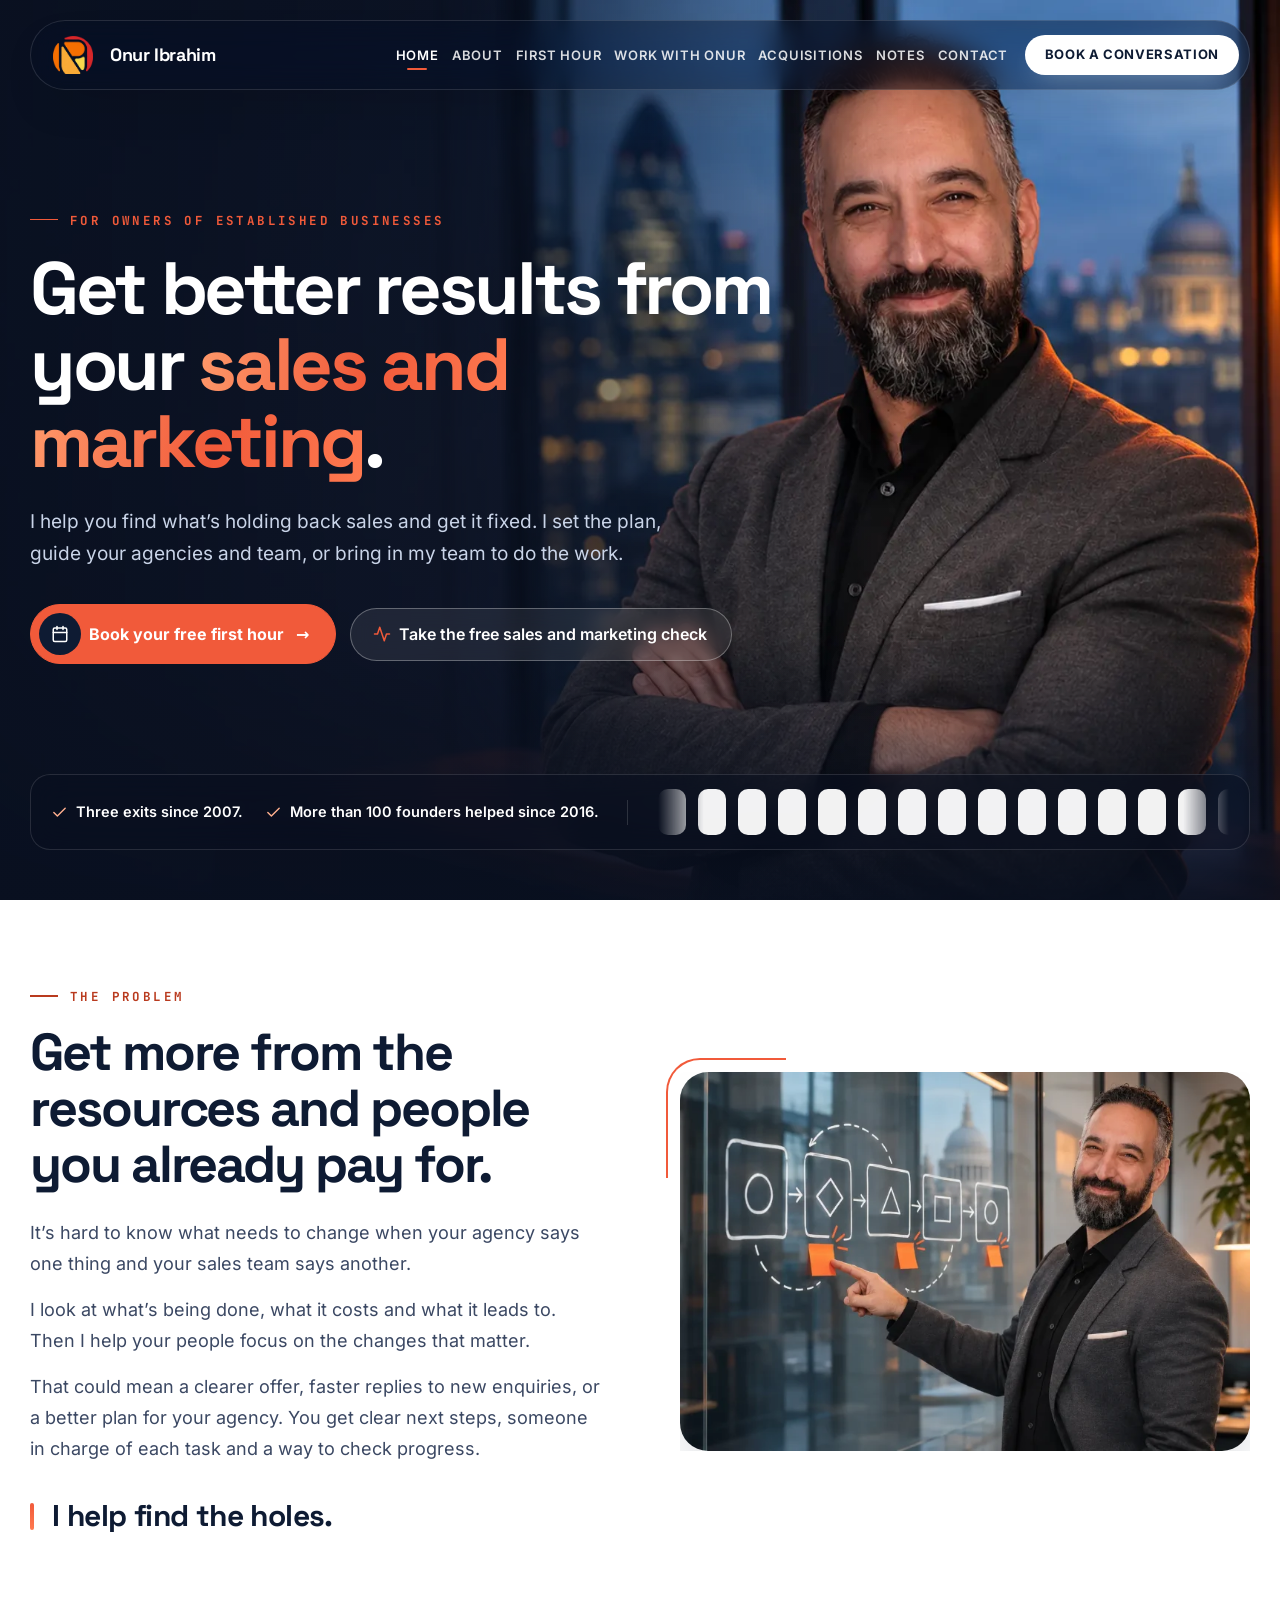
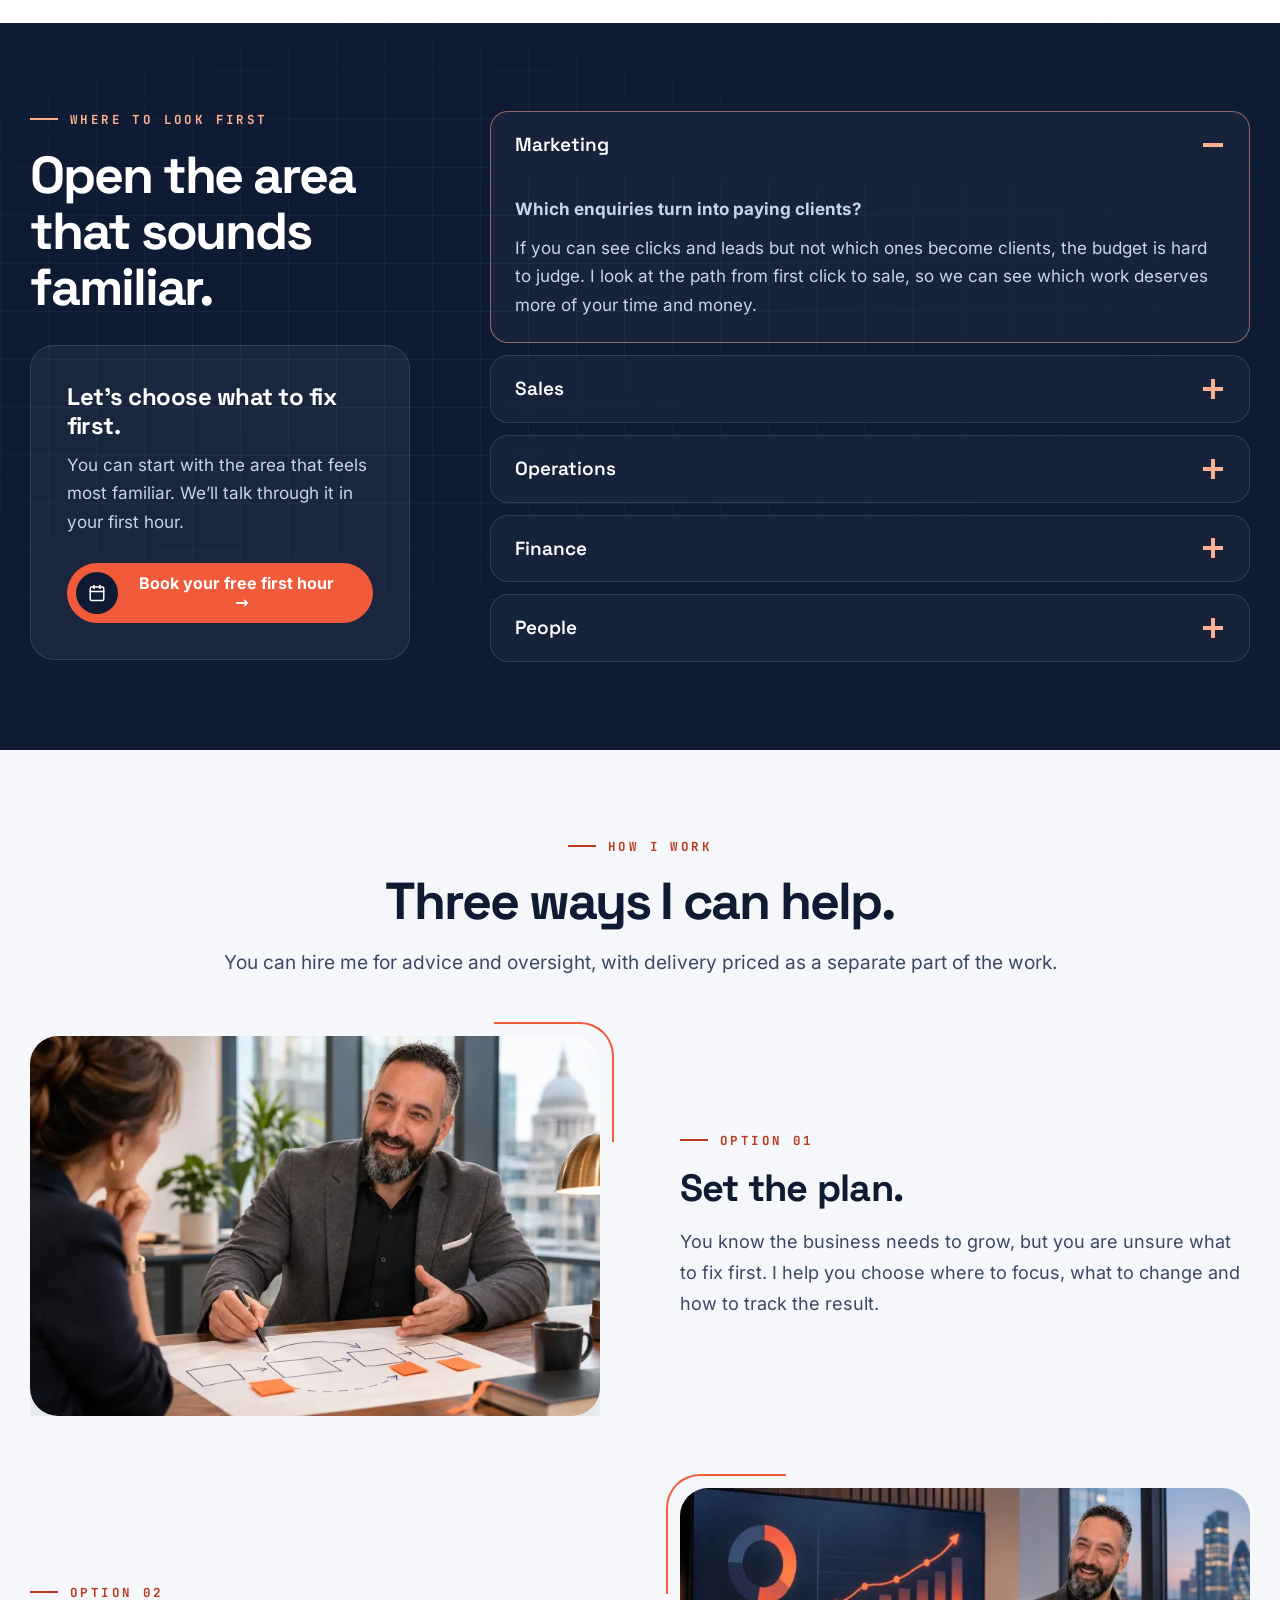
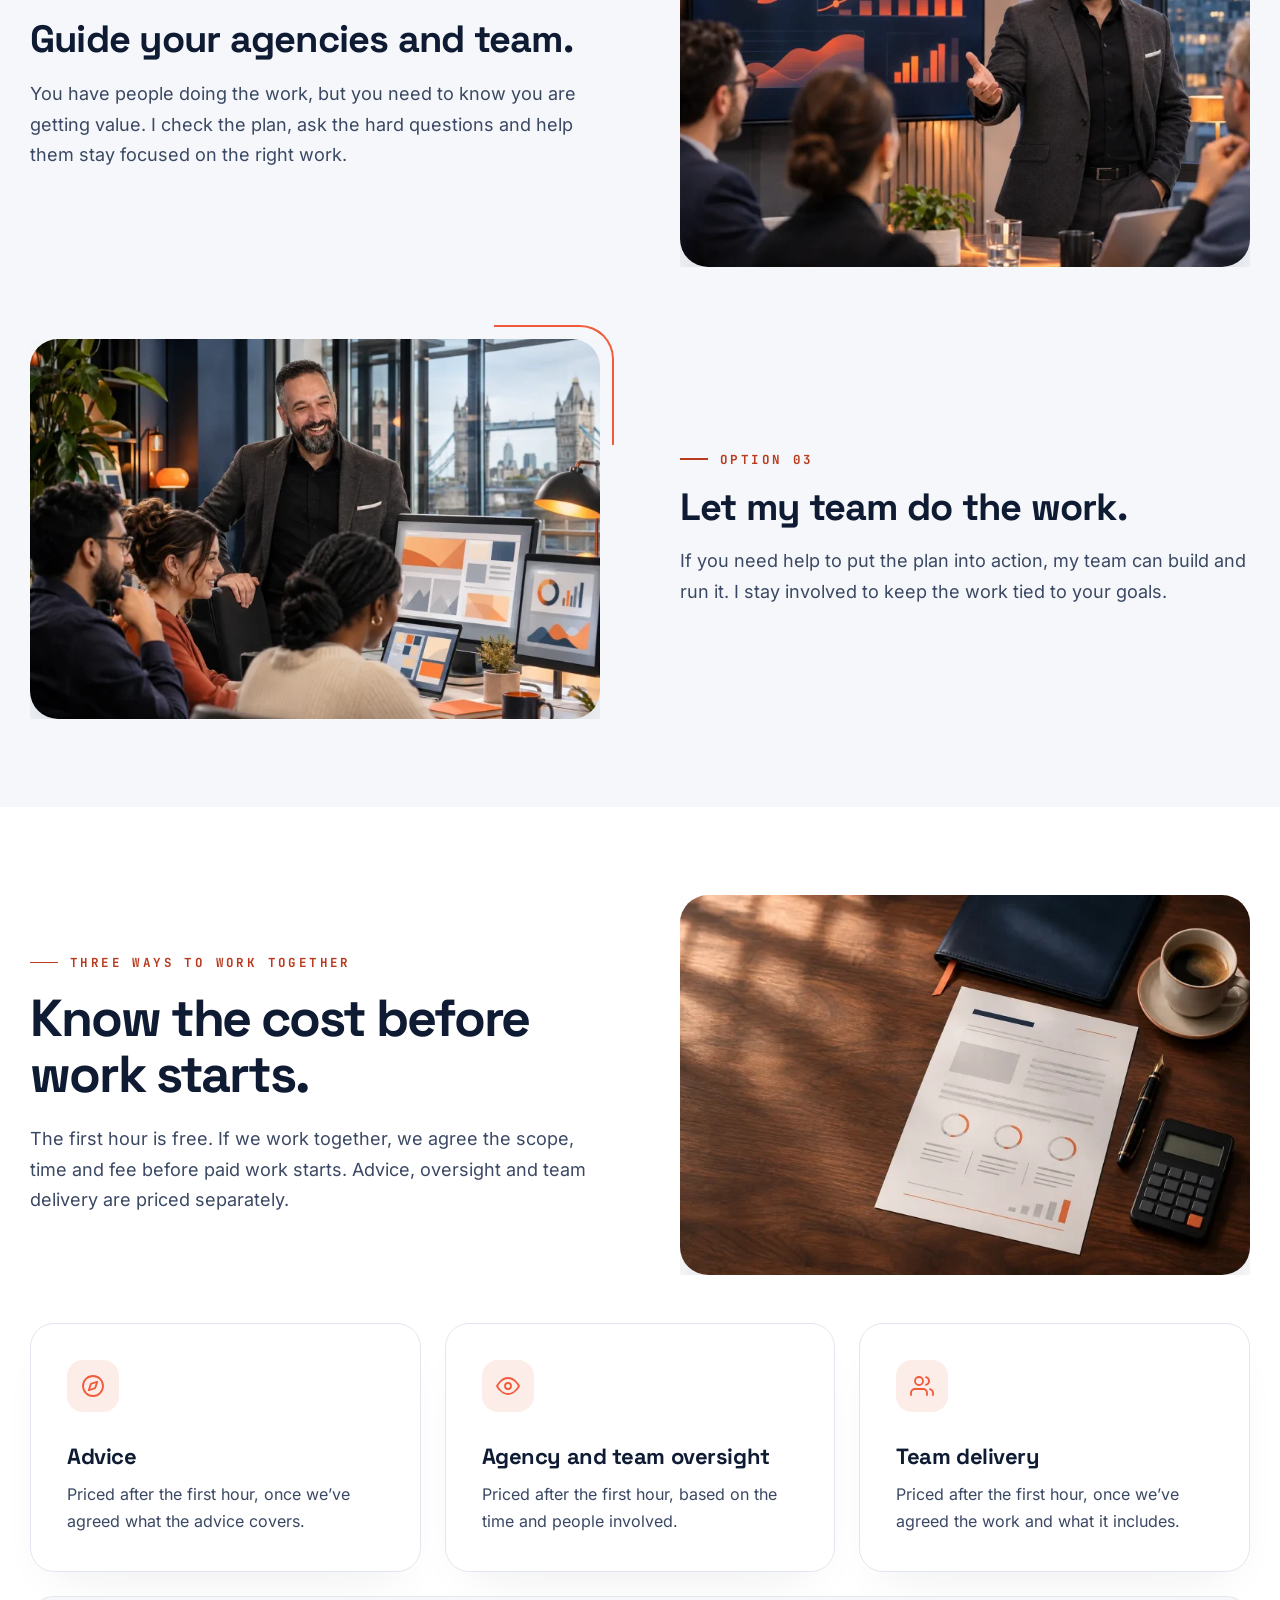
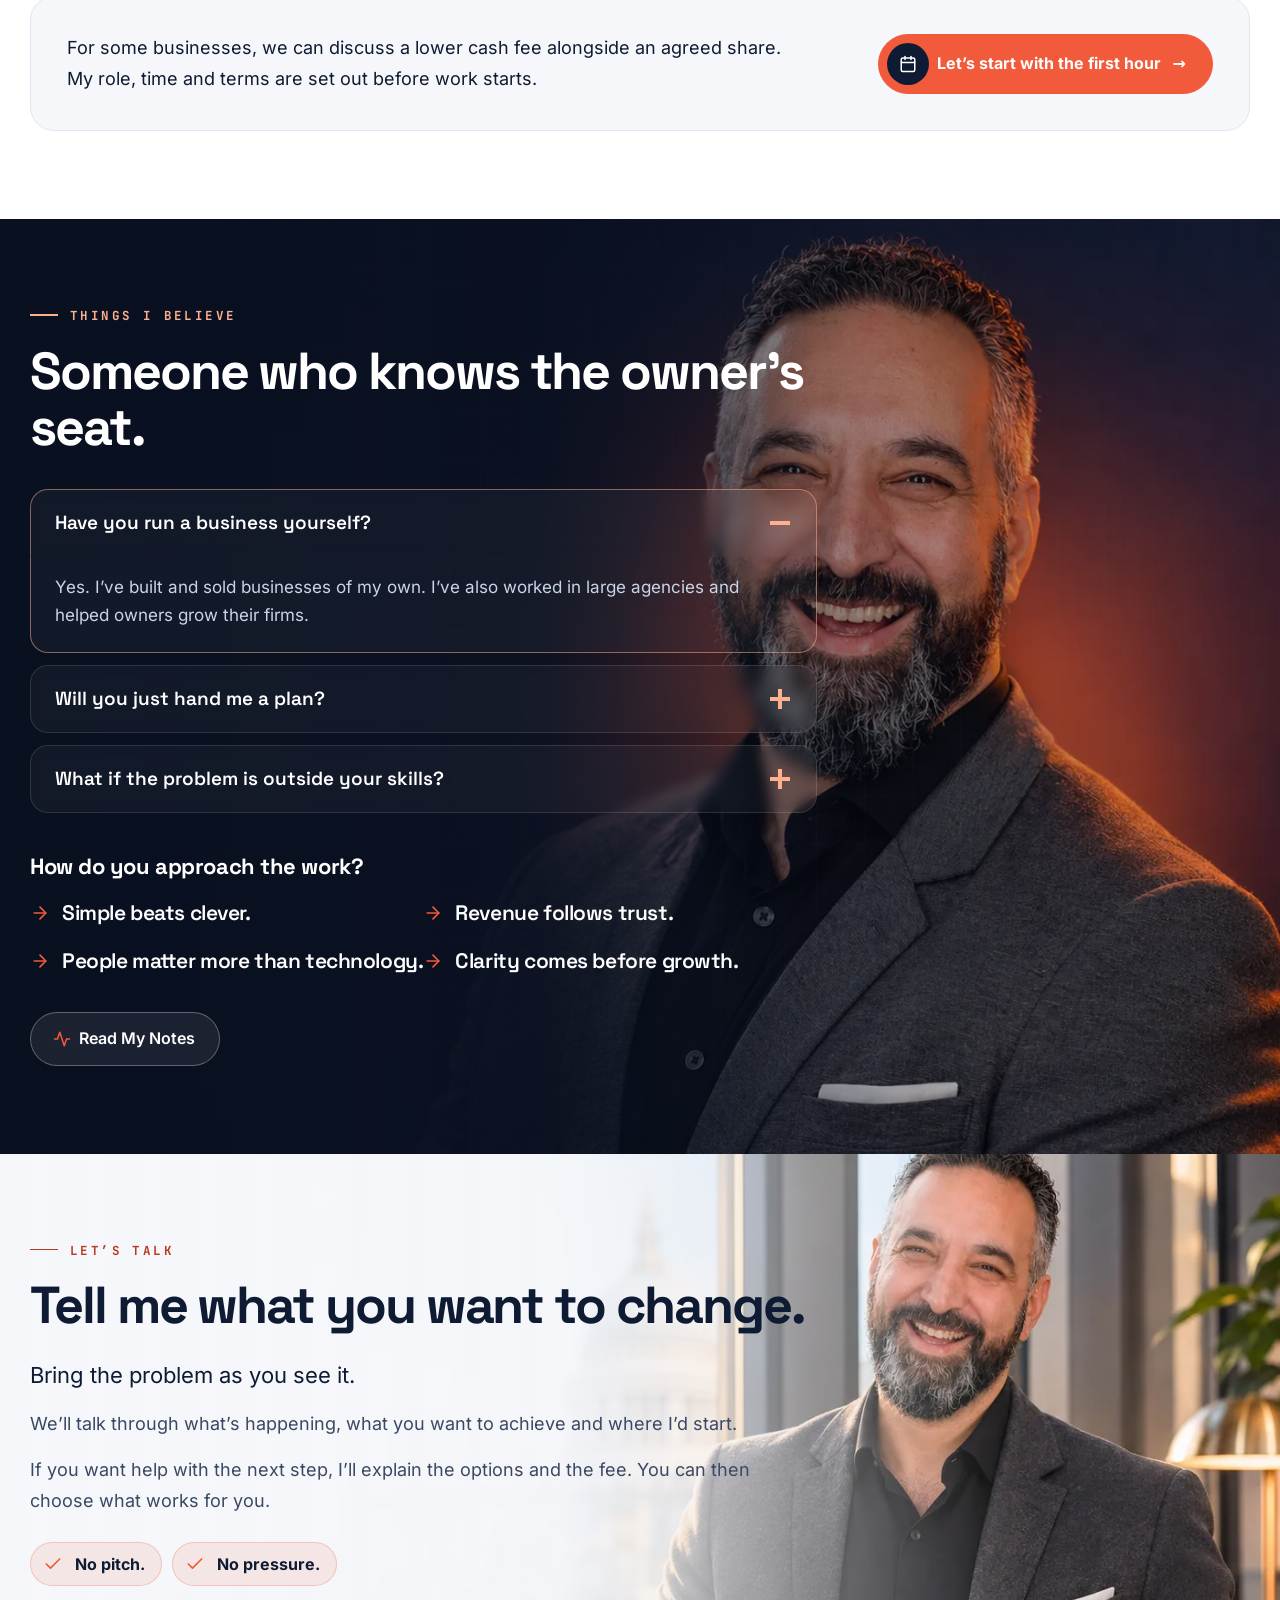
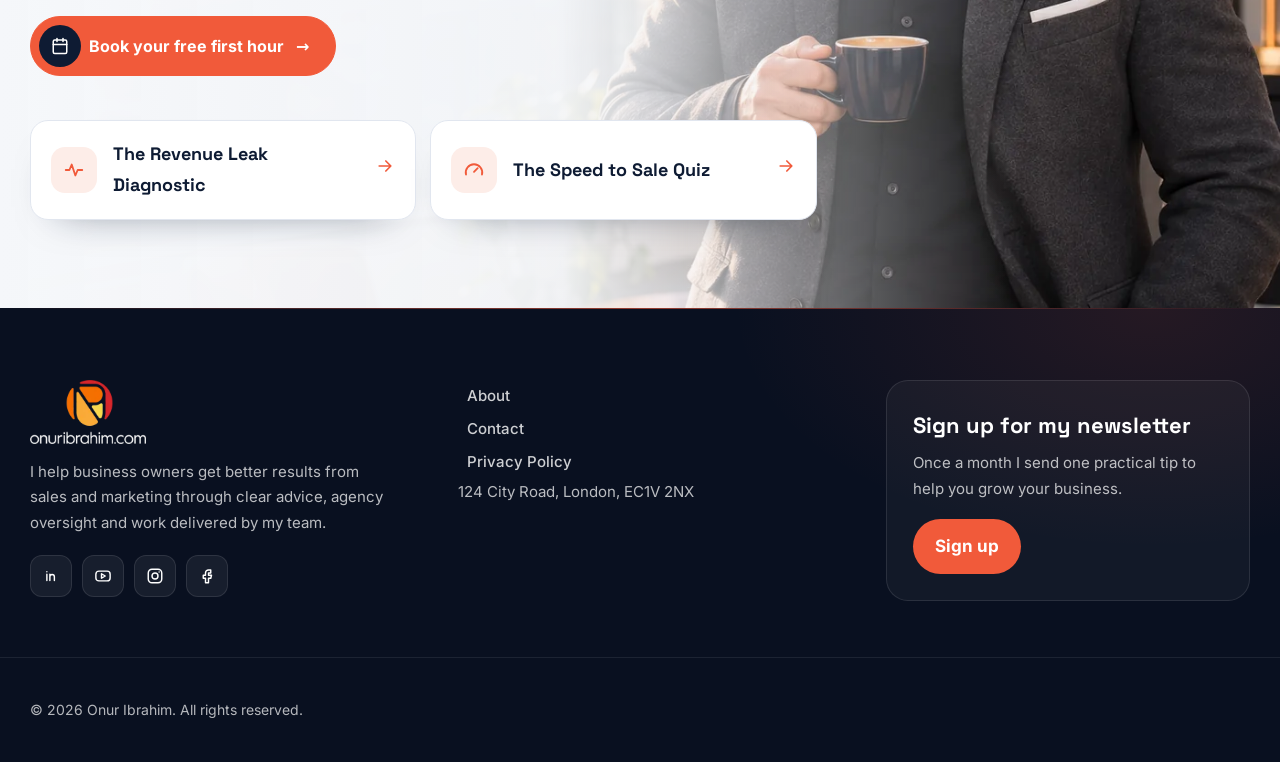
==== commit 7b1dae47: "Accordion and blog post layout fixes" ====
--- a/index.html
+++ b/index.html
@@ -1,4 +1,4 @@
-<!doctype html><html lang="en-US" prefix="og: https://ogp.me/ns#" class="no-js" itemtype="https://schema.org/WebPage" itemscope><head><meta charset="UTF-8"><meta name="viewport" content="width=device-width, initial-scale=1, minimum-scale=1"><link rel="preload" href="https://HamzaJaved2704.github.io/onur-ibrahim-preview/wp-content/plugins/site-design/fonts/spacegrotesk-latin.woff2" as="font" type="font/woff2" crossorigin><link rel="preload" href="https://HamzaJaved2704.github.io/onur-ibrahim-preview/wp-content/plugins/site-design/fonts/inter-latin.woff2" as="font" type="font/woff2" crossorigin><title>Onur Ibrahim | Get Better Results From Sales and Marketing</title><meta name="description" content="I help business owners get better results from sales and marketing. Clear advice, agency oversight and delivery by my team. Start with a free first hour."/><meta name="robots" content="noindex, nofollow"/><meta property="og:locale" content="en_US" /><meta property="og:type" content="website" /><meta property="og:title" content="Onur Ibrahim | Get Better Results From Sales and Marketing" /><meta property="og:description" content="I help business owners get better results from sales and marketing. Clear advice, agency oversight and delivery by my team. Start with a free first hour." /><meta property="og:url" content="https://HamzaJaved2704.github.io/onur-ibrahim-preview/" /><meta property="og:site_name" content="Onur Ibrahim" /><meta property="og:updated_time" content="2026-11-01T18:50:20+00:00" /><meta property="article:published_time" content="2026-11-01T17:42:07+00:00" /><meta property="article:modified_time" content="2026-11-01T18:50:20+00:00" /><meta name="twitter:card" content="summary_large_image" /><meta name="twitter:title" content="Onur Ibrahim | Get Better Results From Sales and Marketing" /><meta name="twitter:description" content="I help business owners get better results from sales and marketing. Clear advice, agency oversight and delivery by my team. Start with a free first hour." /><meta name="twitter:label1" content="Written by" /><meta name="twitter:data1" content="Onur Ibrahim" /><meta name="twitter:label2" content="Time to read" /><meta name="twitter:data2" content="4 minutes" /> <script type="application/ld+json" class="rank-math-schema">{"@context":"https://schema.org","@graph":[{"@type":["Person","Organization"],"@id":"https://HamzaJaved2704.github.io/onur-ibrahim-preview/#person","name":"Onur Ibrahim","logo":{"@type":"ImageObject","@id":"https://HamzaJaved2704.github.io/onur-ibrahim-preview/#logo","url":"https://HamzaJaved2704.github.io/onur-ibrahim-preview/wp-content/uploads/2026/11/onur-ibrahim-logo-mark-v2.webp","contentUrl":"https://HamzaJaved2704.github.io/onur-ibrahim-preview/wp-content/uploads/2026/11/onur-ibrahim-logo-mark-v2.webp","caption":"Onur Ibrahim","inLanguage":"en-US"},"image":{"@type":"ImageObject","@id":"https://HamzaJaved2704.github.io/onur-ibrahim-preview/#logo","url":"https://HamzaJaved2704.github.io/onur-ibrahim-preview/wp-content/uploads/2026/11/onur-ibrahim-logo-mark-v2.webp","contentUrl":"https://HamzaJaved2704.github.io/onur-ibrahim-preview/wp-content/uploads/2026/11/onur-ibrahim-logo-mark-v2.webp","caption":"Onur Ibrahim","inLanguage":"en-US"}},{"@type":"WebSite","@id":"https://HamzaJaved2704.github.io/onur-ibrahim-preview/#website","url":"https://HamzaJaved2704.github.io/onur-ibrahim-preview","name":"Onur Ibrahim","publisher":{"@id":"https://HamzaJaved2704.github.io/onur-ibrahim-preview/#person"},"inLanguage":"en-US","potentialAction":{"@type":"SearchAction","target":"https://HamzaJaved2704.github.io/onur-ibrahim-preview/?s={search_term_string}","query-input":"required name=search_term_string"}},{"@type":"ImageObject","@id":"https://HamzaJaved2704.github.io/onur-ibrahim-preview/wp-content/uploads/2026/11/onur-ibrahim-hero-1-london-office-s.webp","url":"https://HamzaJaved2704.github.io/onur-ibrahim-preview/wp-content/uploads/2026/11/onur-ibrahim-hero-1-london-office-s.webp","width":"200","height":"200","inLanguage":"en-US"},{"@type":"WebPage","@id":"https://HamzaJaved2704.github.io/onur-ibrahim-preview/#webpage","url":"https://HamzaJaved2704.github.io/onur-ibrahim-preview/","name":"Onur Ibrahim | Get Better Results From Sales and Marketing","datePublished":"2026-11-01T17:42:07+00:00","dateModified":"2026-11-01T18:50:20+00:00","about":{"@id":"https://HamzaJaved2704.github.io/onur-ibrahim-preview/#person"},"isPartOf":{"@id":"https://HamzaJaved2704.github.io/onur-ibrahim-preview/#website"},"primaryImageOfPage":{"@id":"https://HamzaJaved2704.github.io/onur-ibrahim-preview/wp-content/uploads/2026/11/onur-ibrahim-hero-1-london-office-s.webp"},"inLanguage":"en-US"},{"@type":"Person","@id":"https://HamzaJaved2704.github.io/onur-ibrahim-preview/#author","name":"Onur Ibrahim","image":{"@type":"ImageObject","@id":"https://secure.gravatar.com/avatar/fcddd9c8fc41febcfd208d0906c0f74843dc2c22024fe9f65a3c75e7bfa7cd2a?s=96&amp;d=mm&amp;r=g","url":"https://secure.gravatar.com/avatar/fcddd9c8fc41febcfd208d0906c0f74843dc2c22024fe9f65a3c75e7bfa7cd2a?s=96&amp;d=mm&amp;r=g","caption":"Onur Ibrahim","inLanguage":"en-US"},"sameAs":["https://HamzaJaved2704.github.io/onur-ibrahim-preview"]},{"@type":"Article","headline":"Onur Ibrahim | Get Better Results From Sales and Marketing","keywords":"sales and marketing","datePublished":"2026-11-01T17:42:07+00:00","dateModified":"2026-11-01T18:50:20+00:00","author":{"@id":"https://HamzaJaved2704.github.io/onur-ibrahim-preview/#author","name":"Onur Ibrahim"},"publisher":{"@id":"https://HamzaJaved2704.github.io/onur-ibrahim-preview/#person"},"description":"I help business owners get better results from sales and marketing. Clear advice, agency oversight and delivery by my team. Start with a free first hour.","name":"Onur Ibrahim | Get Better Results From Sales and Marketing","@id":"https://HamzaJaved2704.github.io/onur-ibrahim-preview/#richSnippet","isPartOf":{"@id":"https://HamzaJaved2704.github.io/onur-ibrahim-preview/#webpage"},"image":{"@id":"https://HamzaJaved2704.github.io/onur-ibrahim-preview/wp-content/uploads/2026/11/onur-ibrahim-hero-1-london-office-s.webp"},"inLanguage":"en-US","mainEntityOfPage":{"@id":"https://HamzaJaved2704.github.io/onur-ibrahim-preview/#webpage"}},{"@type":"ProfessionalService","@id":"https://HamzaJaved2704.github.io/onur-ibrahim-preview/#service","name":"Onur Ibrahim","url":"https://HamzaJaved2704.github.io/onur-ibrahim-preview/","description":"I help business owners get better results from sales and marketing through clear advice, agency oversight and work delivered by my team.","address":{"@type":"PostalAddress","streetAddress":"124 City Road","addressLocality":"London","postalCode":"EC1V 2NX","addressCountry":"GB"},"founder":{"@id":"https://HamzaJaved2704.github.io/onur-ibrahim-preview/#onur"},"areaServed":"GB"},{"@type":"Person","@id":"https://HamzaJaved2704.github.io/onur-ibrahim-preview/#onur","name":"Onur Ibrahim","url":"https://HamzaJaved2704.github.io/onur-ibrahim-preview/","sameAs":["https://www.linkedin.com/in/onuribrahim/","https://www.youtube.com/@Onur-Ibrahim","https://www.instagram.com/onuribrahim_official","https://www.facebook.com/Marketing.Life/"]}]}</script> <link rel="alternate" type="application/rss+xml" title="Onur Ibrahim &raquo; Feed" href="https://HamzaJaved2704.github.io/onur-ibrahim-preview/feed/" /><link rel="alternate" type="application/rss+xml" title="Onur Ibrahim &raquo; Comments Feed" href="https://HamzaJaved2704.github.io/onur-ibrahim-preview/comments/feed/" /><link rel="preload" as="image" href="https://HamzaJaved2704.github.io/onur-ibrahim-preview/wp-content/uploads/2026/11/onur-ibrahim-hero-1-london-office.webp" media="(min-width: 1025px)" fetchpriority="high"> <script data-optimized="1" src="[data-uri]" defer></script> <link rel="alternate" title="oEmbed (JSON)" type="application/json+oembed" href="https://HamzaJaved2704.github.io/onur-ibrahim-preview/wp-json/oembed/1.0/embed?url=http%3A%2F%2Flocalhost%3A8089%2F" /><link rel="alternate" title="oEmbed (XML)" type="text/xml+oembed" href="https://HamzaJaved2704.github.io/onur-ibrahim-preview/wp-json/oembed/1.0/embed?url=http%3A%2F%2Flocalhost%3A8089%2F&#038;format=xml" /><link data-optimized="2" rel="stylesheet" href="https://HamzaJaved2704.github.io/onur-ibrahim-preview/wp-content/litespeed/css/8791292dd952b733e268b038cd308602.css?ver=62c43" /><link rel="https://api.w.org/" href="https://HamzaJaved2704.github.io/onur-ibrahim-preview/wp-json/" /><link rel="alternate" title="JSON" type="application/json" href="https://HamzaJaved2704.github.io/onur-ibrahim-preview/wp-json/wp/v2/pages/6" /><script type="application/ld+json" class="kadence-faq-schema-graph kadence-faq-schema-graph--kb-faq6_c024d7-c4">{"@context":"https://schema.org","@type":"FAQPage","mainEntity":[{"@type":"Question","name": "Have you run a business yourself?","acceptedAnswer":{"@type": "Answer","text": "<p>Yes. I've built and sold businesses of my own. I've also worked in large agencies and helped owners grow their firms.</p>"}},{"@type":"Question","name": "Will you just hand me a plan?","acceptedAnswer":{"@type": "Answer","text": "<p>No. I work through the plan with you, then get into the detail with the people doing it.</p>"}},{"@type":"Question","name": "What if the problem is outside your skills?","acceptedAnswer":{"@type": "Answer","text": "<p>I bring in the right person, and I tell you before they're involved.</p>"}}]}</script><link rel="icon" href="https://HamzaJaved2704.github.io/onur-ibrahim-preview/wp-content/uploads/2026/11/onur-ibrahim-site-icon-v2-150x150.png" sizes="32x32" /><link rel="icon" href="https://HamzaJaved2704.github.io/onur-ibrahim-preview/wp-content/uploads/2026/11/onur-ibrahim-site-icon-v2-300x300.png" sizes="192x192" /><link rel="apple-touch-icon" href="https://HamzaJaved2704.github.io/onur-ibrahim-preview/wp-content/uploads/2026/11/onur-ibrahim-site-icon-v2-300x300.png" /><meta name="msapplication-TileImage" content="https://HamzaJaved2704.github.io/onur-ibrahim-preview/wp-content/uploads/2026/11/onur-ibrahim-site-icon-v2-300x300.png" /></head><body class="home wp-singular page-template-default page page-id-6 wp-custom-logo wp-embed-responsive wp-theme-kadence footer-on-bottom hide-focus-outline link-style-no-underline content-title-style-hide content-width-fullwidth content-style-unboxed content-vertical-padding-hide transparent-header mobile-transparent-header"><div id="wrapper" class="site wp-site-blocks">
+<!doctype html><html lang="en-US" prefix="og: https://ogp.me/ns#" class="no-js" itemtype="https://schema.org/WebPage" itemscope><head><meta charset="UTF-8"><meta name="viewport" content="width=device-width, initial-scale=1, minimum-scale=1"><link rel="preload" href="https://HamzaJaved2704.github.io/onur-ibrahim-preview/wp-content/plugins/site-design/fonts/spacegrotesk-latin.woff2" as="font" type="font/woff2" crossorigin><link rel="preload" href="https://HamzaJaved2704.github.io/onur-ibrahim-preview/wp-content/plugins/site-design/fonts/inter-latin.woff2" as="font" type="font/woff2" crossorigin><title>Onur Ibrahim | Get Better Results From Sales and Marketing</title><meta name="description" content="I help business owners get better results from sales and marketing. Clear advice, agency oversight and delivery by my team. Start with a free first hour."/><meta name="robots" content="noindex, nofollow"/><meta property="og:locale" content="en_US" /><meta property="og:type" content="website" /><meta property="og:title" content="Onur Ibrahim | Get Better Results From Sales and Marketing" /><meta property="og:description" content="I help business owners get better results from sales and marketing. Clear advice, agency oversight and delivery by my team. Start with a free first hour." /><meta property="og:url" content="https://HamzaJaved2704.github.io/onur-ibrahim-preview/" /><meta property="og:site_name" content="Onur Ibrahim" /><meta property="og:updated_time" content="2026-11-01T18:50:20+00:00" /><meta property="article:published_time" content="2026-11-01T17:42:07+00:00" /><meta property="article:modified_time" content="2026-11-01T18:50:20+00:00" /><meta name="twitter:card" content="summary_large_image" /><meta name="twitter:title" content="Onur Ibrahim | Get Better Results From Sales and Marketing" /><meta name="twitter:description" content="I help business owners get better results from sales and marketing. Clear advice, agency oversight and delivery by my team. Start with a free first hour." /><meta name="twitter:label1" content="Written by" /><meta name="twitter:data1" content="Onur Ibrahim" /><meta name="twitter:label2" content="Time to read" /><meta name="twitter:data2" content="4 minutes" /> <script type="application/ld+json" class="rank-math-schema">{"@context":"https://schema.org","@graph":[{"@type":["Person","Organization"],"@id":"https://HamzaJaved2704.github.io/onur-ibrahim-preview/#person","name":"Onur Ibrahim","logo":{"@type":"ImageObject","@id":"https://HamzaJaved2704.github.io/onur-ibrahim-preview/#logo","url":"https://HamzaJaved2704.github.io/onur-ibrahim-preview/wp-content/uploads/2026/11/onur-ibrahim-logo-mark-v2.webp","contentUrl":"https://HamzaJaved2704.github.io/onur-ibrahim-preview/wp-content/uploads/2026/11/onur-ibrahim-logo-mark-v2.webp","caption":"Onur Ibrahim","inLanguage":"en-US"},"image":{"@type":"ImageObject","@id":"https://HamzaJaved2704.github.io/onur-ibrahim-preview/#logo","url":"https://HamzaJaved2704.github.io/onur-ibrahim-preview/wp-content/uploads/2026/11/onur-ibrahim-logo-mark-v2.webp","contentUrl":"https://HamzaJaved2704.github.io/onur-ibrahim-preview/wp-content/uploads/2026/11/onur-ibrahim-logo-mark-v2.webp","caption":"Onur Ibrahim","inLanguage":"en-US"}},{"@type":"WebSite","@id":"https://HamzaJaved2704.github.io/onur-ibrahim-preview/#website","url":"https://HamzaJaved2704.github.io/onur-ibrahim-preview","name":"Onur Ibrahim","publisher":{"@id":"https://HamzaJaved2704.github.io/onur-ibrahim-preview/#person"},"inLanguage":"en-US","potentialAction":{"@type":"SearchAction","target":"https://HamzaJaved2704.github.io/onur-ibrahim-preview/?s={search_term_string}","query-input":"required name=search_term_string"}},{"@type":"ImageObject","@id":"https://HamzaJaved2704.github.io/onur-ibrahim-preview/wp-content/uploads/2026/11/onur-ibrahim-hero-1-london-office-s.webp","url":"https://HamzaJaved2704.github.io/onur-ibrahim-preview/wp-content/uploads/2026/11/onur-ibrahim-hero-1-london-office-s.webp","width":"200","height":"200","inLanguage":"en-US"},{"@type":"WebPage","@id":"https://HamzaJaved2704.github.io/onur-ibrahim-preview/#webpage","url":"https://HamzaJaved2704.github.io/onur-ibrahim-preview/","name":"Onur Ibrahim | Get Better Results From Sales and Marketing","datePublished":"2026-11-01T17:42:07+00:00","dateModified":"2026-11-01T18:50:20+00:00","about":{"@id":"https://HamzaJaved2704.github.io/onur-ibrahim-preview/#person"},"isPartOf":{"@id":"https://HamzaJaved2704.github.io/onur-ibrahim-preview/#website"},"primaryImageOfPage":{"@id":"https://HamzaJaved2704.github.io/onur-ibrahim-preview/wp-content/uploads/2026/11/onur-ibrahim-hero-1-london-office-s.webp"},"inLanguage":"en-US"},{"@type":"Person","@id":"https://HamzaJaved2704.github.io/onur-ibrahim-preview/#author","name":"Onur Ibrahim","image":{"@type":"ImageObject","@id":"https://secure.gravatar.com/avatar/fcddd9c8fc41febcfd208d0906c0f74843dc2c22024fe9f65a3c75e7bfa7cd2a?s=96&amp;d=mm&amp;r=g","url":"https://secure.gravatar.com/avatar/fcddd9c8fc41febcfd208d0906c0f74843dc2c22024fe9f65a3c75e7bfa7cd2a?s=96&amp;d=mm&amp;r=g","caption":"Onur Ibrahim","inLanguage":"en-US"},"sameAs":["https://HamzaJaved2704.github.io/onur-ibrahim-preview"]},{"@type":"Article","headline":"Onur Ibrahim | Get Better Results From Sales and Marketing","keywords":"sales and marketing","datePublished":"2026-11-01T17:42:07+00:00","dateModified":"2026-11-01T18:50:20+00:00","author":{"@id":"https://HamzaJaved2704.github.io/onur-ibrahim-preview/#author","name":"Onur Ibrahim"},"publisher":{"@id":"https://HamzaJaved2704.github.io/onur-ibrahim-preview/#person"},"description":"I help business owners get better results from sales and marketing. Clear advice, agency oversight and delivery by my team. Start with a free first hour.","name":"Onur Ibrahim | Get Better Results From Sales and Marketing","@id":"https://HamzaJaved2704.github.io/onur-ibrahim-preview/#richSnippet","isPartOf":{"@id":"https://HamzaJaved2704.github.io/onur-ibrahim-preview/#webpage"},"image":{"@id":"https://HamzaJaved2704.github.io/onur-ibrahim-preview/wp-content/uploads/2026/11/onur-ibrahim-hero-1-london-office-s.webp"},"inLanguage":"en-US","mainEntityOfPage":{"@id":"https://HamzaJaved2704.github.io/onur-ibrahim-preview/#webpage"}},{"@type":"ProfessionalService","@id":"https://HamzaJaved2704.github.io/onur-ibrahim-preview/#service","name":"Onur Ibrahim","url":"https://HamzaJaved2704.github.io/onur-ibrahim-preview/","description":"I help business owners get better results from sales and marketing through clear advice, agency oversight and work delivered by my team.","address":{"@type":"PostalAddress","streetAddress":"124 City Road","addressLocality":"London","postalCode":"EC1V 2NX","addressCountry":"GB"},"founder":{"@id":"https://HamzaJaved2704.github.io/onur-ibrahim-preview/#onur"},"areaServed":"GB"},{"@type":"Person","@id":"https://HamzaJaved2704.github.io/onur-ibrahim-preview/#onur","name":"Onur Ibrahim","url":"https://HamzaJaved2704.github.io/onur-ibrahim-preview/","sameAs":["https://www.linkedin.com/in/onuribrahim/","https://www.youtube.com/@Onur-Ibrahim","https://www.instagram.com/onuribrahim_official","https://www.facebook.com/Marketing.Life/"]}]}</script> <link rel="alternate" type="application/rss+xml" title="Onur Ibrahim &raquo; Feed" href="https://HamzaJaved2704.github.io/onur-ibrahim-preview/feed/" /><link rel="alternate" type="application/rss+xml" title="Onur Ibrahim &raquo; Comments Feed" href="https://HamzaJaved2704.github.io/onur-ibrahim-preview/comments/feed/" /><link rel="preload" as="image" href="https://HamzaJaved2704.github.io/onur-ibrahim-preview/wp-content/uploads/2026/11/onur-ibrahim-hero-1-london-office.webp" media="(min-width: 1025px)" fetchpriority="high"> <script data-optimized="1" src="[data-uri]" defer></script> <link rel="alternate" title="oEmbed (JSON)" type="application/json+oembed" href="https://HamzaJaved2704.github.io/onur-ibrahim-preview/wp-json/oembed/1.0/embed?url=http%3A%2F%2Flocalhost%3A8089%2F" /><link rel="alternate" title="oEmbed (XML)" type="text/xml+oembed" href="https://HamzaJaved2704.github.io/onur-ibrahim-preview/wp-json/oembed/1.0/embed?url=http%3A%2F%2Flocalhost%3A8089%2F&#038;format=xml" /><link data-optimized="2" rel="stylesheet" href="https://HamzaJaved2704.github.io/onur-ibrahim-preview/wp-content/litespeed/css/00b26a42acdeb22d6989ec7db01143f0.css?ver=62c43" /><link rel="https://api.w.org/" href="https://HamzaJaved2704.github.io/onur-ibrahim-preview/wp-json/" /><link rel="alternate" title="JSON" type="application/json" href="https://HamzaJaved2704.github.io/onur-ibrahim-preview/wp-json/wp/v2/pages/6" /><script type="application/ld+json" class="kadence-faq-schema-graph kadence-faq-schema-graph--kb-faq6_c024d7-c4">{"@context":"https://schema.org","@type":"FAQPage","mainEntity":[{"@type":"Question","name": "Have you run a business yourself?","acceptedAnswer":{"@type": "Answer","text": "<p>Yes. I've built and sold businesses of my own. I've also worked in large agencies and helped owners grow their firms.</p>"}},{"@type":"Question","name": "Will you just hand me a plan?","acceptedAnswer":{"@type": "Answer","text": "<p>No. I work through the plan with you, then get into the detail with the people doing it.</p>"}},{"@type":"Question","name": "What if the problem is outside your skills?","acceptedAnswer":{"@type": "Answer","text": "<p>I bring in the right person, and I tell you before they're involved.</p>"}}]}</script><link rel="icon" href="https://HamzaJaved2704.github.io/onur-ibrahim-preview/wp-content/uploads/2026/11/onur-ibrahim-site-icon-v2-150x150.png" sizes="32x32" /><link rel="icon" href="https://HamzaJaved2704.github.io/onur-ibrahim-preview/wp-content/uploads/2026/11/onur-ibrahim-site-icon-v2-300x300.png" sizes="192x192" /><link rel="apple-touch-icon" href="https://HamzaJaved2704.github.io/onur-ibrahim-preview/wp-content/uploads/2026/11/onur-ibrahim-site-icon-v2-300x300.png" /><meta name="msapplication-TileImage" content="https://HamzaJaved2704.github.io/onur-ibrahim-preview/wp-content/uploads/2026/11/onur-ibrahim-site-icon-v2-300x300.png" /></head><body class="home wp-singular page-template-default page page-id-6 wp-custom-logo wp-embed-responsive wp-theme-kadence footer-on-bottom hide-focus-outline link-style-no-underline content-title-style-hide content-width-fullwidth content-style-unboxed content-vertical-padding-hide transparent-header mobile-transparent-header"><div id="wrapper" class="site wp-site-blocks">
 <a class="skip-link screen-reader-text scroll-ignore" href="#main">Skip to content</a><header id="masthead" class="site-header" role="banner" itemtype="https://schema.org/WPHeader" itemscope><div id="main-header" class="site-header-wrap"><div class="site-header-inner-wrap"><div class="site-header-upper-wrap"><div class="site-header-upper-inner-wrap"><div class="site-main-header-wrap site-header-row-container site-header-focus-item site-header-row-layout-standard kadence-sticky-header" data-section="kadence_customizer_header_main" data-shrink="true" data-shrink-height="62" data-reveal-scroll-up="false"><div class="site-header-row-container-inner"><div class="site-container"><div class="site-main-header-inner-wrap site-header-row site-header-row-has-sides site-header-row-no-center"><div class="site-header-main-section-left site-header-section site-header-section-left"><div class="site-header-item site-header-focus-item" data-section="title_tagline"><div class="site-branding branding-layout-standard"><a class="brand has-logo-image" href="https://HamzaJaved2704.github.io/onur-ibrahim-preview/" rel="home"><img width="103" height="96" src="https://HamzaJaved2704.github.io/onur-ibrahim-preview/wp-content/uploads/2026/11/onur-ibrahim-logo-mark-v2.webp" class="custom-logo" alt="" decoding="async" /><div class="site-title-wrap"><p class="site-title">Onur Ibrahim</p></div></a></div></div></div><div class="site-header-main-section-right site-header-section site-header-section-right"><div class="site-header-item site-header-focus-item site-header-item-main-navigation header-navigation-layout-stretch-false header-navigation-layout-fill-stretch-false" data-section="kadence_customizer_primary_navigation"><nav id="site-navigation" class="main-navigation header-navigation hover-to-open nav--toggle-sub header-navigation-style-standard header-navigation-dropdown-animation-none" role="navigation" aria-label="Primary"><div class="primary-menu-container header-menu-container"><ul id="primary-menu" class="menu"><li id="menu-item-17" class="menu-item menu-item-type-post_type menu-item-object-page menu-item-home current-menu-item page_item page-item-6 current_page_item menu-item-17"><a href="https://HamzaJaved2704.github.io/onur-ibrahim-preview/" aria-current="page">Home</a></li><li id="menu-item-18" class="menu-item menu-item-type-post_type menu-item-object-page menu-item-18"><a href="https://HamzaJaved2704.github.io/onur-ibrahim-preview/about-onur-ibrahim/">About</a></li><li id="menu-item-19" class="menu-item menu-item-type-post_type menu-item-object-page menu-item-19"><a href="https://HamzaJaved2704.github.io/onur-ibrahim-preview/the-first-hour-with-onur-ibrahim/">First Hour</a></li><li id="menu-item-20" class="menu-item menu-item-type-post_type menu-item-object-page menu-item-20"><a href="https://HamzaJaved2704.github.io/onur-ibrahim-preview/work-with-onur-ibrahim/">Work With Onur</a></li><li id="menu-item-21" class="menu-item menu-item-type-post_type menu-item-object-page menu-item-21"><a href="https://HamzaJaved2704.github.io/onur-ibrahim-preview/acquisitions/">Acquisitions</a></li><li id="menu-item-22" class="menu-item menu-item-type-post_type menu-item-object-page menu-item-22"><a href="https://HamzaJaved2704.github.io/onur-ibrahim-preview/notes/">Notes</a></li><li id="menu-item-23" class="menu-item menu-item-type-post_type menu-item-object-page menu-item-23"><a href="https://HamzaJaved2704.github.io/onur-ibrahim-preview/contact-onur-ibrahim/">Contact</a></li></ul></div></nav></div><div class="site-header-item site-header-focus-item" data-section="kadence_customizer_header_button"><div class="header-button-wrap"><div class="header-button-inner-wrap"><a href="https://api.pingbean.com/widget/bookings/the-first-hour" target="_blank" rel="noopener noreferrer" class="button header-button button-size-custom button-style-filled">Book a conversation</a></div></div></div></div></div></div></div></div></div></div></div></div><div id="mobile-header" class="site-mobile-header-wrap"><div class="site-header-inner-wrap"><div class="site-header-upper-wrap"><div class="site-header-upper-inner-wrap"><div class="site-main-header-wrap site-header-focus-item site-header-row-layout-standard site-header-row-tablet-layout-default site-header-row-mobile-layout-default "><div class="site-header-row-container-inner"><div class="site-container"><div class="site-main-header-inner-wrap site-header-row site-header-row-has-sides site-header-row-no-center"><div class="site-header-main-section-left site-header-section site-header-section-left"><div class="site-header-item site-header-focus-item" data-section="title_tagline"><div class="site-branding mobile-site-branding branding-layout-standard branding-tablet-layout-standard branding-mobile-layout-standard"><a class="brand has-logo-image" href="https://HamzaJaved2704.github.io/onur-ibrahim-preview/" rel="home"><img width="103" height="96" src="https://HamzaJaved2704.github.io/onur-ibrahim-preview/wp-content/uploads/2026/11/onur-ibrahim-logo-mark-v2.webp" class="custom-logo" alt="" decoding="async" /><div class="site-title-wrap"><div class="site-title">Onur Ibrahim</div></div></a></div></div></div><div class="site-header-main-section-right site-header-section site-header-section-right"><div class="site-header-item site-header-focus-item site-header-item-navgation-popup-toggle" data-section="kadence_customizer_mobile_trigger"><div class="mobile-toggle-open-container">
 <button id="mobile-toggle" class="menu-toggle-open drawer-toggle menu-toggle-style-default" aria-label="Open menu" data-toggle-target="#mobile-drawer" data-toggle-body-class="showing-popup-drawer-from-right" aria-expanded="false" data-set-focus=".menu-toggle-close"
 >
@@ -13,6 +13,6 @@
 <span class="toggle-close-bar"></span>
 <span class="toggle-close-bar"></span>
 </button></div><div class="drawer-content mobile-drawer-content content-align-left content-valign-top"><div class="site-header-item site-header-focus-item site-header-item-mobile-navigation mobile-navigation-layout-stretch-false" data-section="kadence_customizer_mobile_navigation"><nav id="mobile-site-navigation" class="mobile-navigation drawer-navigation drawer-navigation-parent-toggle-false" role="navigation" aria-label="Primary Mobile"><div class="mobile-menu-container drawer-menu-container"><ul id="mobile-menu" class="menu has-collapse-sub-nav"><li class="menu-item menu-item-type-post_type menu-item-object-page menu-item-home current-menu-item page_item page-item-6 current_page_item menu-item-17"><a href="https://HamzaJaved2704.github.io/onur-ibrahim-preview/" aria-current="page">Home</a></li><li class="menu-item menu-item-type-post_type menu-item-object-page menu-item-18"><a href="https://HamzaJaved2704.github.io/onur-ibrahim-preview/about-onur-ibrahim/">About</a></li><li class="menu-item menu-item-type-post_type menu-item-object-page menu-item-19"><a href="https://HamzaJaved2704.github.io/onur-ibrahim-preview/the-first-hour-with-onur-ibrahim/">First Hour</a></li><li class="menu-item menu-item-type-post_type menu-item-object-page menu-item-20"><a href="https://HamzaJaved2704.github.io/onur-ibrahim-preview/work-with-onur-ibrahim/">Work With Onur</a></li><li class="menu-item menu-item-type-post_type menu-item-object-page menu-item-21"><a href="https://HamzaJaved2704.github.io/onur-ibrahim-preview/acquisitions/">Acquisitions</a></li><li class="menu-item menu-item-type-post_type menu-item-object-page menu-item-22"><a href="https://HamzaJaved2704.github.io/onur-ibrahim-preview/notes/">Notes</a></li><li class="menu-item menu-item-type-post_type menu-item-object-page menu-item-23"><a href="https://HamzaJaved2704.github.io/onur-ibrahim-preview/contact-onur-ibrahim/">Contact</a></li></ul></div></nav></div><div class="site-header-item site-header-focus-item" data-section="kadence_customizer_mobile_button"><div class="mobile-header-button-wrap"><div class="mobile-header-button-inner-wrap"><a href="https://api.pingbean.com/widget/bookings/the-first-hour" target="_blank" rel="noopener noreferrer" class="button mobile-header-button button-size-medium button-style-filled">Book a conversation</a></div></div></div></div></div></div> <script data-optimized="1" id="kadence-navigation-js-extra" src="[data-uri]" defer></script> <script data-optimized="1" id="kadence-navigation-js" src="https://HamzaJaved2704.github.io/onur-ibrahim-preview/wp-content/litespeed/js/0e484a8337e575f90dd39ad41eda18cd.js?ver=55451" defer data-deferred="1"></script> <script data-optimized="1" id="kadence-blocks-accordion-js" src="https://HamzaJaved2704.github.io/onur-ibrahim-preview/wp-content/litespeed/js/3b903345fb65947d69fccd718f627c6e.js?ver=7d0f9" defer data-deferred="1"></script> </body></html>
-<!-- Page optimized by LiteSpeed Cache @2026-11-01 19:38:28 -->
+<!-- Page optimized by LiteSpeed Cache @2026-11-01 19:53:05 -->
 
-<!-- Page supported by LiteSpeed Cache 7.9.1 on 2026-11-01 19:38:28 -->+<!-- Page supported by LiteSpeed Cache 7.9.1 on 2026-11-01 19:53:05 -->
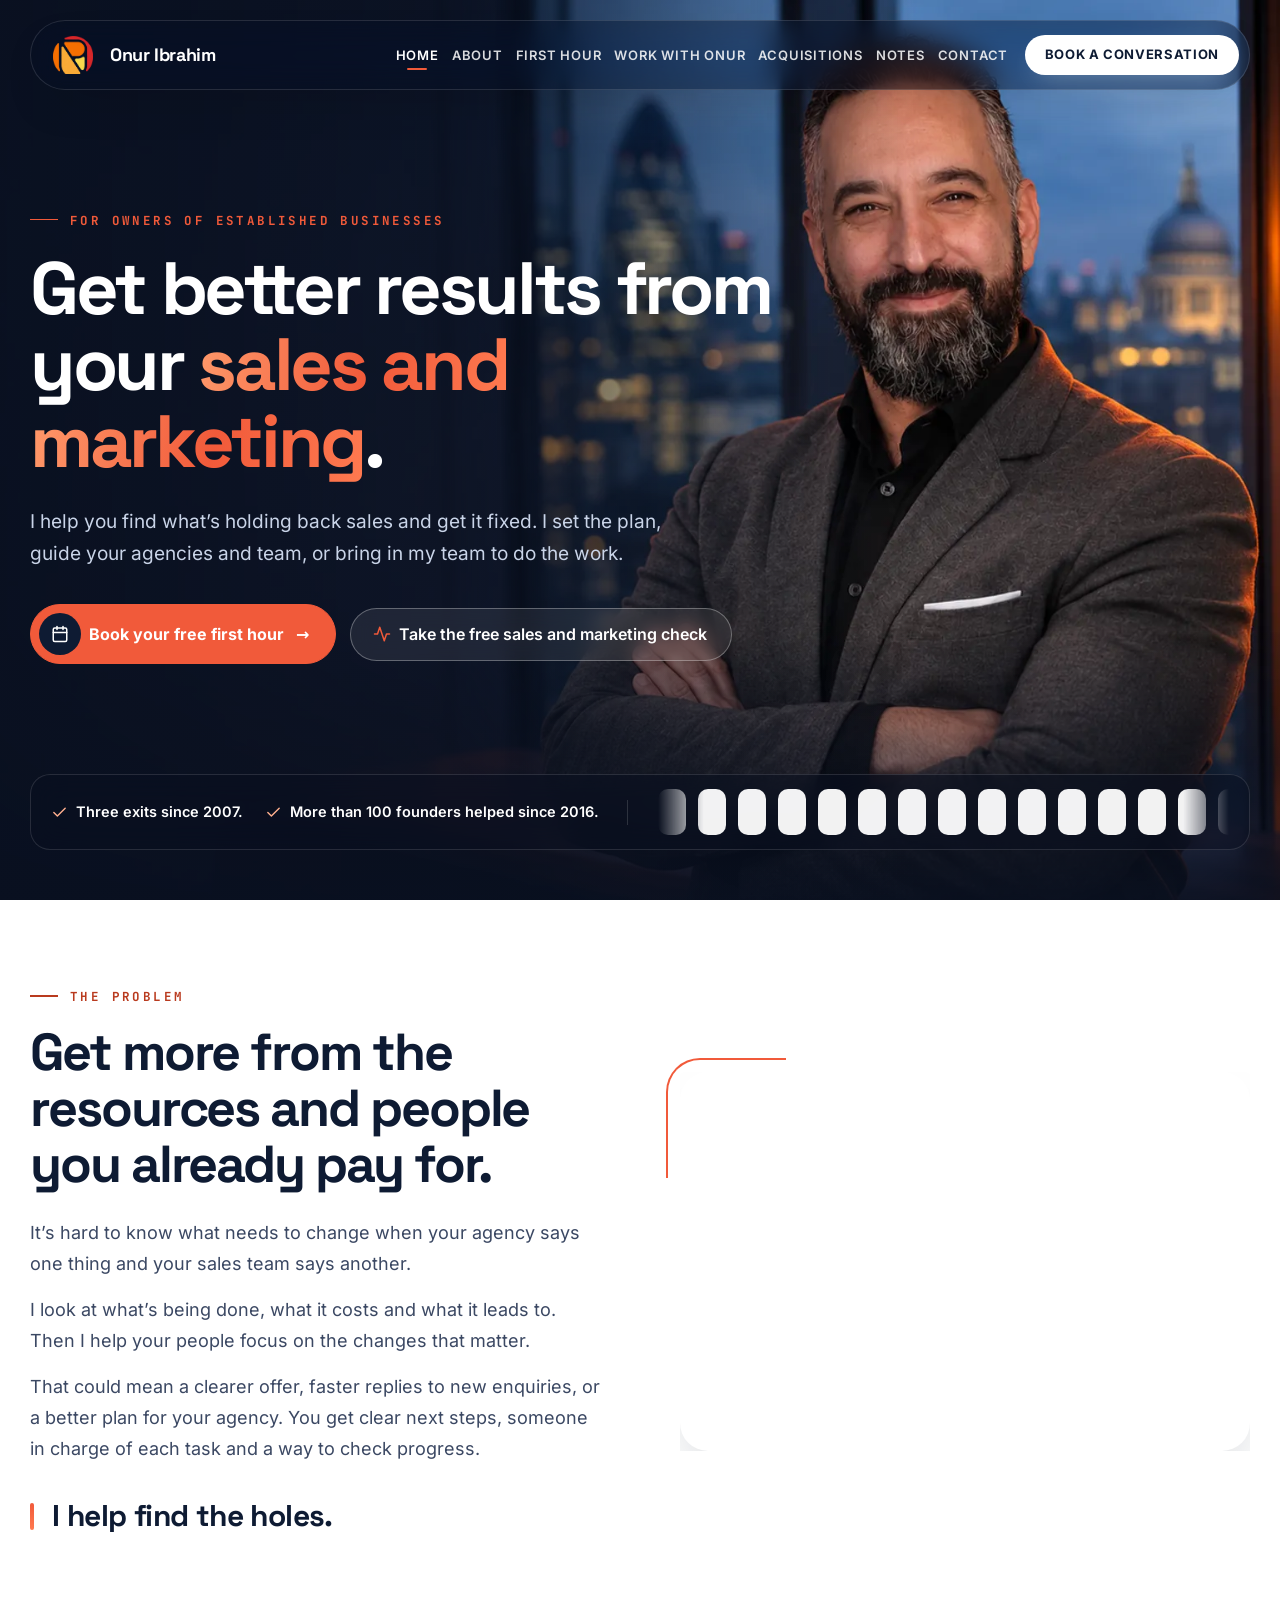
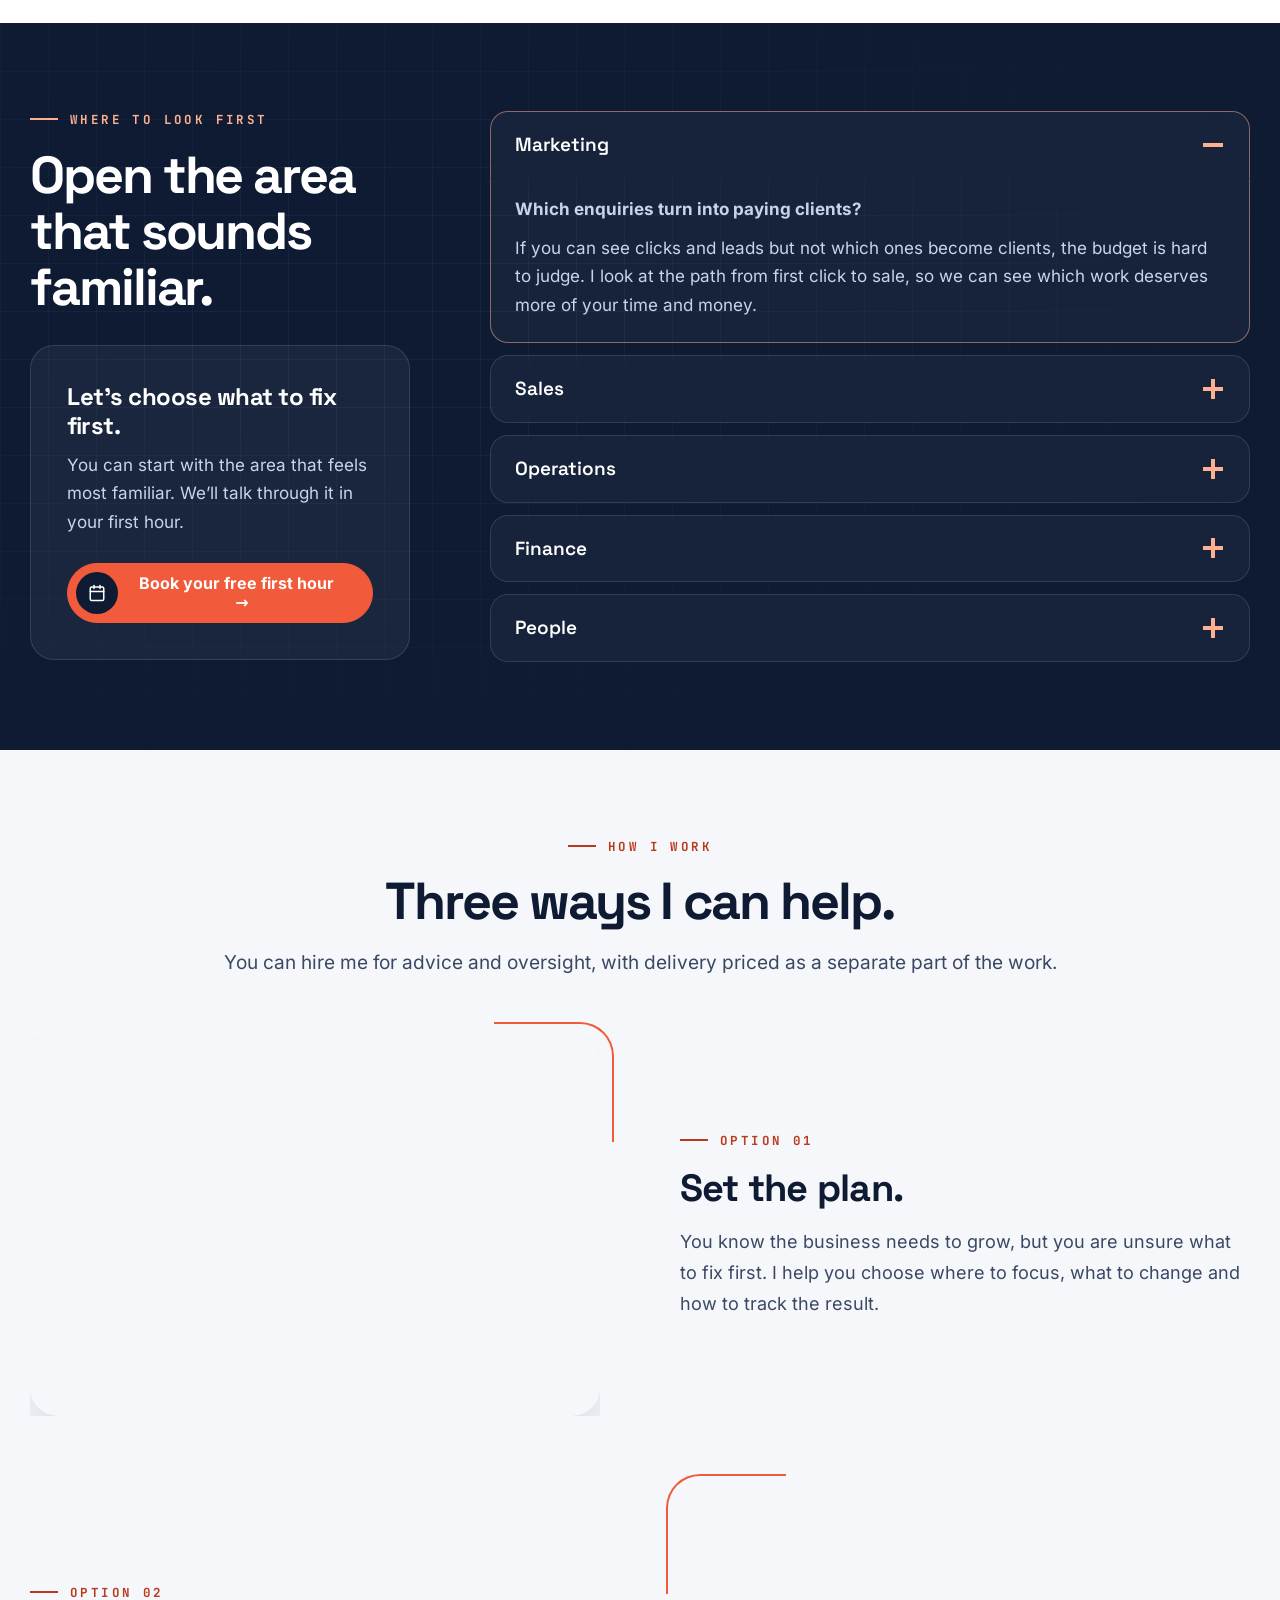
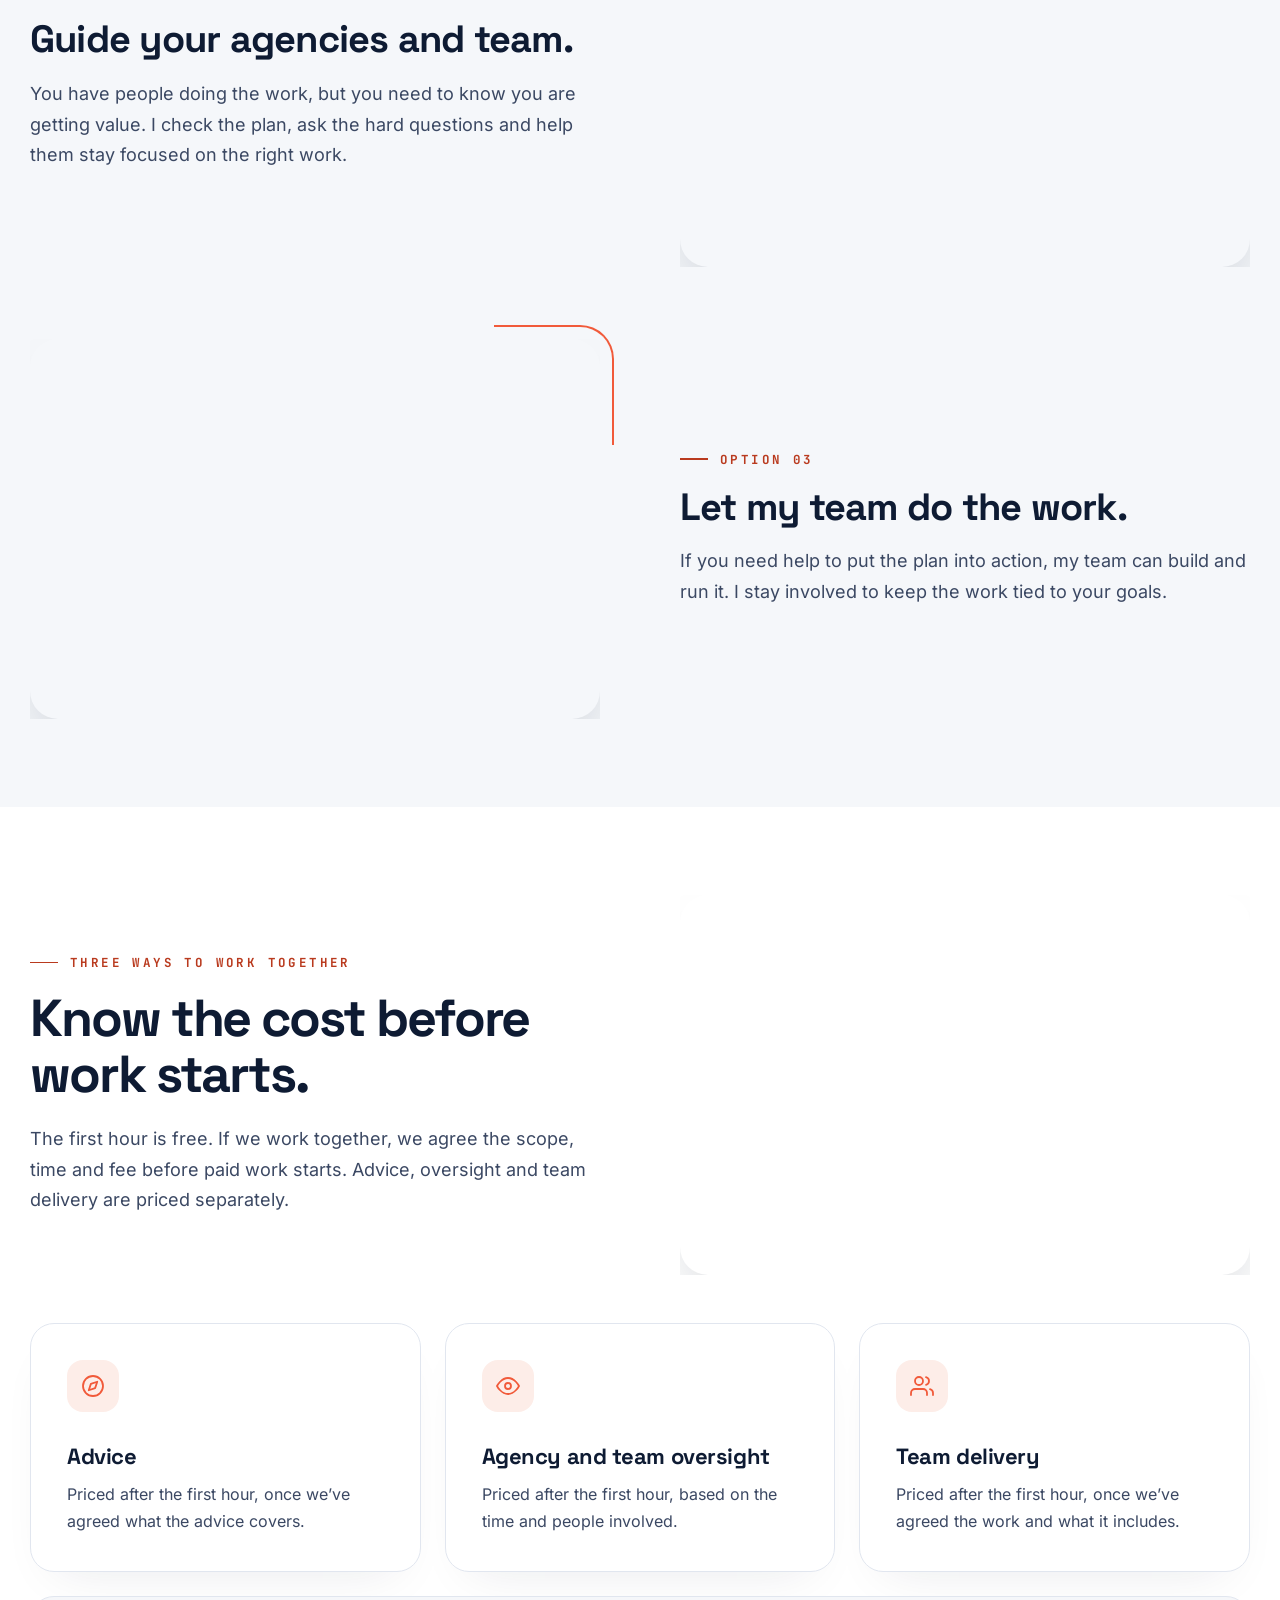
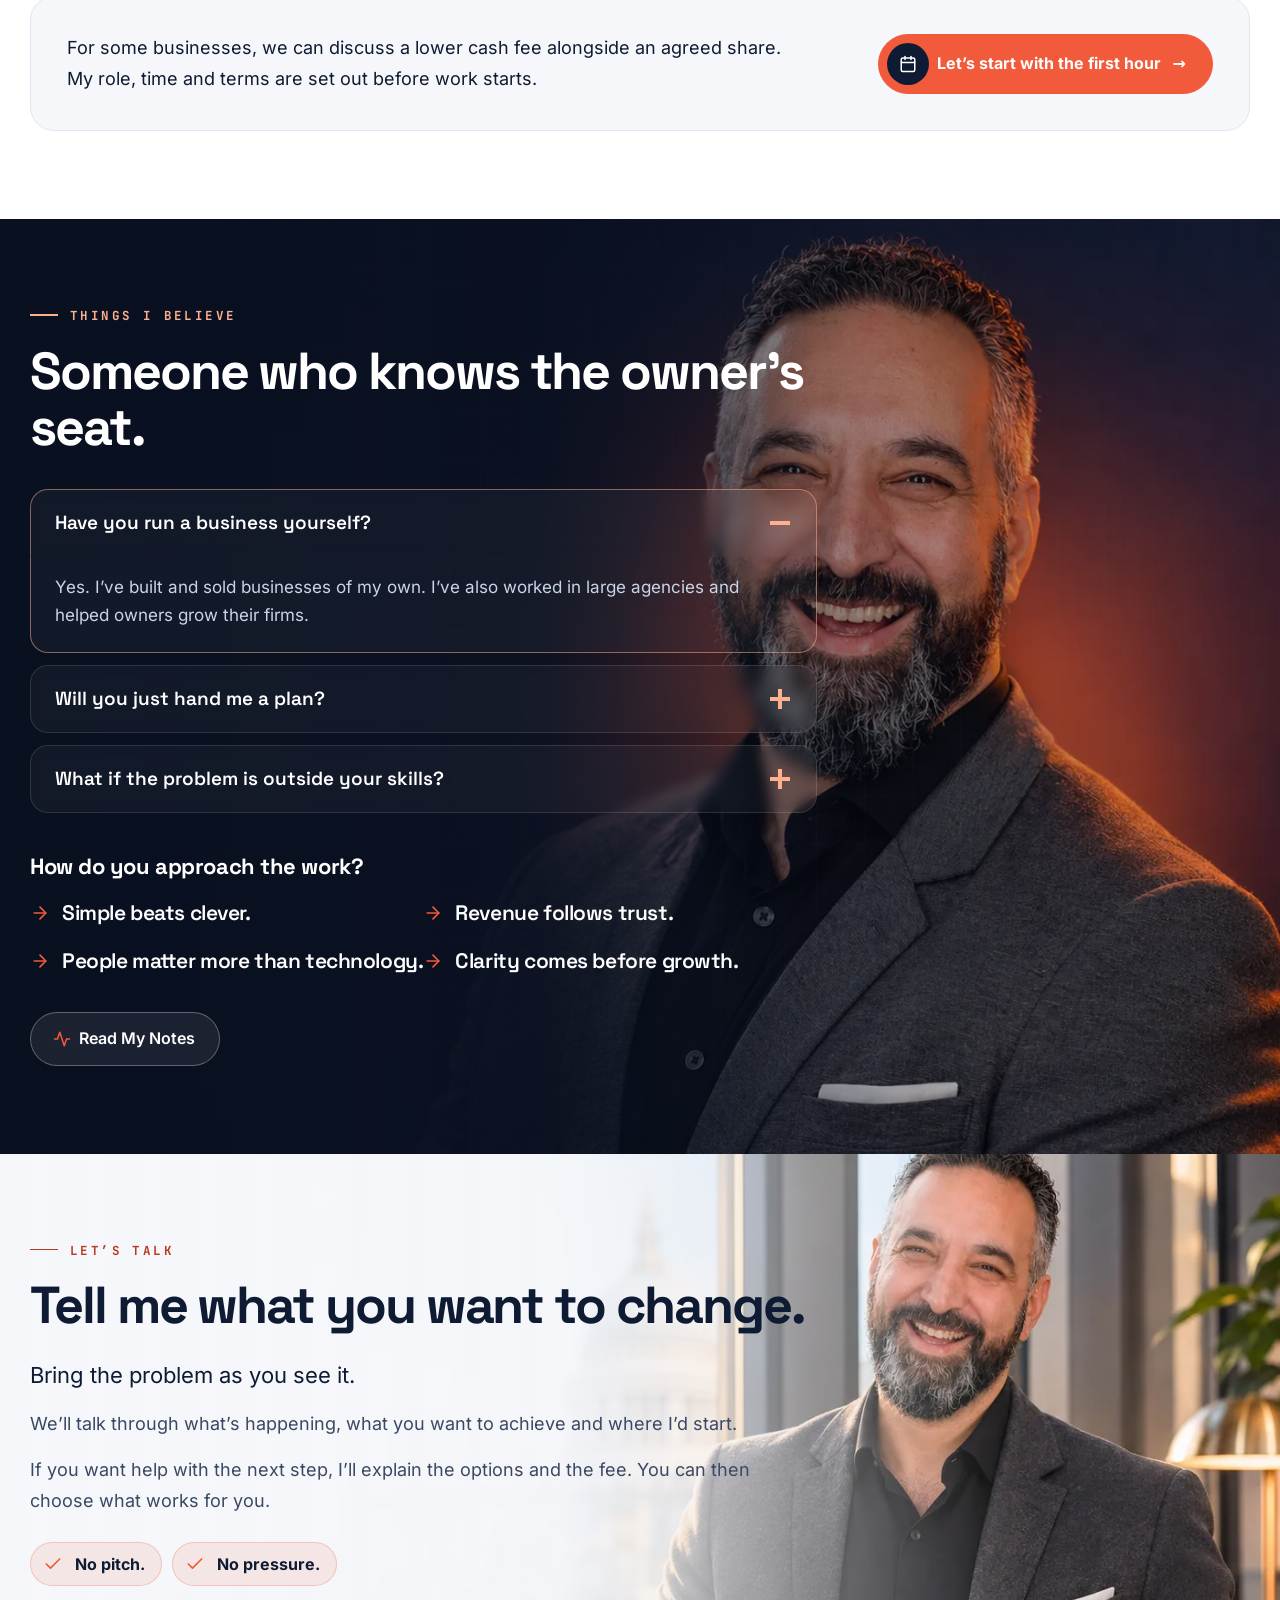
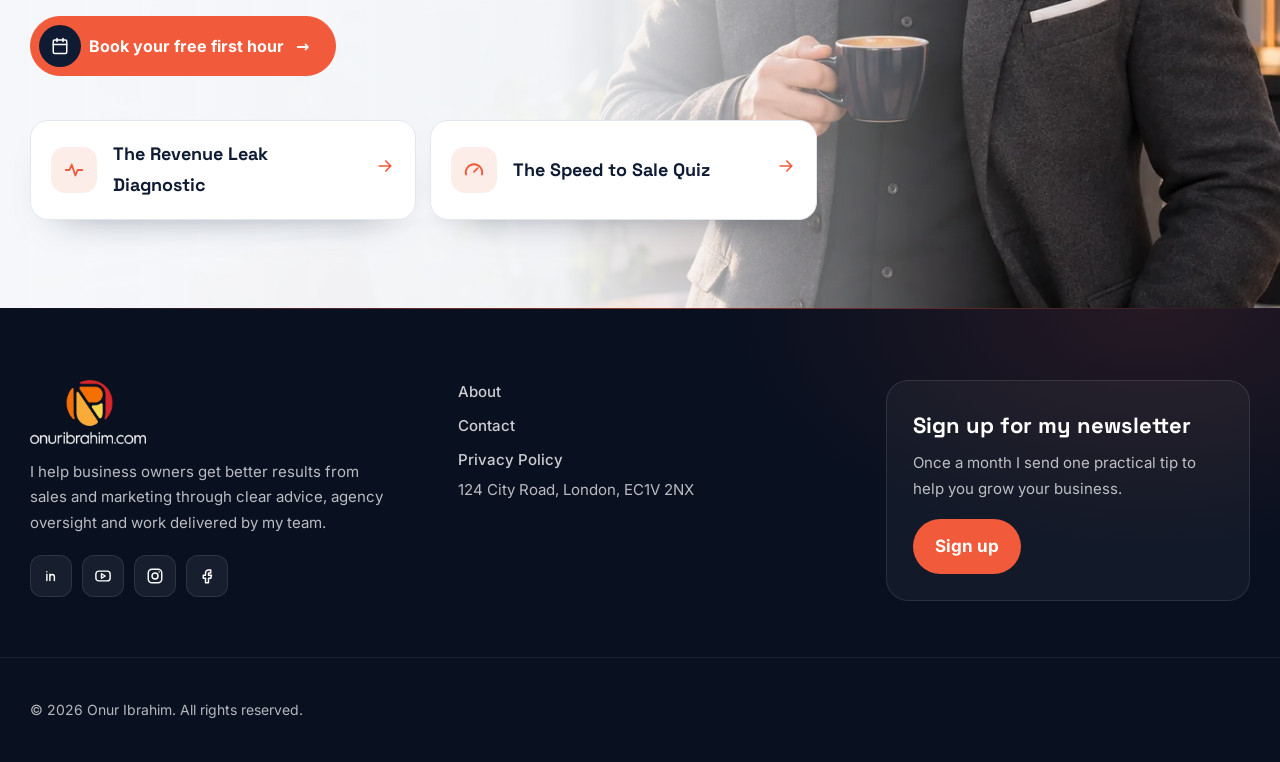
==== commit 871f692d: "Footer, menu, contact form, author box and related posts fixes" ====
--- a/index.html
+++ b/index.html
@@ -1,10 +1,10 @@
-<!doctype html><html lang="en-US" prefix="og: https://ogp.me/ns#" class="no-js" itemtype="https://schema.org/WebPage" itemscope><head><meta charset="UTF-8"><meta name="viewport" content="width=device-width, initial-scale=1, minimum-scale=1"><link rel="preload" href="https://HamzaJaved2704.github.io/onur-ibrahim-preview/wp-content/plugins/site-design/fonts/spacegrotesk-latin.woff2" as="font" type="font/woff2" crossorigin><link rel="preload" href="https://HamzaJaved2704.github.io/onur-ibrahim-preview/wp-content/plugins/site-design/fonts/inter-latin.woff2" as="font" type="font/woff2" crossorigin><title>Onur Ibrahim | Get Better Results From Sales and Marketing</title><meta name="description" content="I help business owners get better results from sales and marketing. Clear advice, agency oversight and delivery by my team. Start with a free first hour."/><meta name="robots" content="noindex, nofollow"/><meta property="og:locale" content="en_US" /><meta property="og:type" content="website" /><meta property="og:title" content="Onur Ibrahim | Get Better Results From Sales and Marketing" /><meta property="og:description" content="I help business owners get better results from sales and marketing. Clear advice, agency oversight and delivery by my team. Start with a free first hour." /><meta property="og:url" content="https://HamzaJaved2704.github.io/onur-ibrahim-preview/" /><meta property="og:site_name" content="Onur Ibrahim" /><meta property="og:updated_time" content="2026-11-01T18:50:20+00:00" /><meta property="article:published_time" content="2026-11-01T17:42:07+00:00" /><meta property="article:modified_time" content="2026-11-01T18:50:20+00:00" /><meta name="twitter:card" content="summary_large_image" /><meta name="twitter:title" content="Onur Ibrahim | Get Better Results From Sales and Marketing" /><meta name="twitter:description" content="I help business owners get better results from sales and marketing. Clear advice, agency oversight and delivery by my team. Start with a free first hour." /><meta name="twitter:label1" content="Written by" /><meta name="twitter:data1" content="Onur Ibrahim" /><meta name="twitter:label2" content="Time to read" /><meta name="twitter:data2" content="4 minutes" /> <script type="application/ld+json" class="rank-math-schema">{"@context":"https://schema.org","@graph":[{"@type":["Person","Organization"],"@id":"https://HamzaJaved2704.github.io/onur-ibrahim-preview/#person","name":"Onur Ibrahim","logo":{"@type":"ImageObject","@id":"https://HamzaJaved2704.github.io/onur-ibrahim-preview/#logo","url":"https://HamzaJaved2704.github.io/onur-ibrahim-preview/wp-content/uploads/2026/11/onur-ibrahim-logo-mark-v2.webp","contentUrl":"https://HamzaJaved2704.github.io/onur-ibrahim-preview/wp-content/uploads/2026/11/onur-ibrahim-logo-mark-v2.webp","caption":"Onur Ibrahim","inLanguage":"en-US"},"image":{"@type":"ImageObject","@id":"https://HamzaJaved2704.github.io/onur-ibrahim-preview/#logo","url":"https://HamzaJaved2704.github.io/onur-ibrahim-preview/wp-content/uploads/2026/11/onur-ibrahim-logo-mark-v2.webp","contentUrl":"https://HamzaJaved2704.github.io/onur-ibrahim-preview/wp-content/uploads/2026/11/onur-ibrahim-logo-mark-v2.webp","caption":"Onur Ibrahim","inLanguage":"en-US"}},{"@type":"WebSite","@id":"https://HamzaJaved2704.github.io/onur-ibrahim-preview/#website","url":"https://HamzaJaved2704.github.io/onur-ibrahim-preview","name":"Onur Ibrahim","publisher":{"@id":"https://HamzaJaved2704.github.io/onur-ibrahim-preview/#person"},"inLanguage":"en-US","potentialAction":{"@type":"SearchAction","target":"https://HamzaJaved2704.github.io/onur-ibrahim-preview/?s={search_term_string}","query-input":"required name=search_term_string"}},{"@type":"ImageObject","@id":"https://HamzaJaved2704.github.io/onur-ibrahim-preview/wp-content/uploads/2026/11/onur-ibrahim-hero-1-london-office-s.webp","url":"https://HamzaJaved2704.github.io/onur-ibrahim-preview/wp-content/uploads/2026/11/onur-ibrahim-hero-1-london-office-s.webp","width":"200","height":"200","inLanguage":"en-US"},{"@type":"WebPage","@id":"https://HamzaJaved2704.github.io/onur-ibrahim-preview/#webpage","url":"https://HamzaJaved2704.github.io/onur-ibrahim-preview/","name":"Onur Ibrahim | Get Better Results From Sales and Marketing","datePublished":"2026-11-01T17:42:07+00:00","dateModified":"2026-11-01T18:50:20+00:00","about":{"@id":"https://HamzaJaved2704.github.io/onur-ibrahim-preview/#person"},"isPartOf":{"@id":"https://HamzaJaved2704.github.io/onur-ibrahim-preview/#website"},"primaryImageOfPage":{"@id":"https://HamzaJaved2704.github.io/onur-ibrahim-preview/wp-content/uploads/2026/11/onur-ibrahim-hero-1-london-office-s.webp"},"inLanguage":"en-US"},{"@type":"Person","@id":"https://HamzaJaved2704.github.io/onur-ibrahim-preview/#author","name":"Onur Ibrahim","image":{"@type":"ImageObject","@id":"https://secure.gravatar.com/avatar/fcddd9c8fc41febcfd208d0906c0f74843dc2c22024fe9f65a3c75e7bfa7cd2a?s=96&amp;d=mm&amp;r=g","url":"https://secure.gravatar.com/avatar/fcddd9c8fc41febcfd208d0906c0f74843dc2c22024fe9f65a3c75e7bfa7cd2a?s=96&amp;d=mm&amp;r=g","caption":"Onur Ibrahim","inLanguage":"en-US"},"sameAs":["https://HamzaJaved2704.github.io/onur-ibrahim-preview"]},{"@type":"Article","headline":"Onur Ibrahim | Get Better Results From Sales and Marketing","keywords":"sales and marketing","datePublished":"2026-11-01T17:42:07+00:00","dateModified":"2026-11-01T18:50:20+00:00","author":{"@id":"https://HamzaJaved2704.github.io/onur-ibrahim-preview/#author","name":"Onur Ibrahim"},"publisher":{"@id":"https://HamzaJaved2704.github.io/onur-ibrahim-preview/#person"},"description":"I help business owners get better results from sales and marketing. Clear advice, agency oversight and delivery by my team. Start with a free first hour.","name":"Onur Ibrahim | Get Better Results From Sales and Marketing","@id":"https://HamzaJaved2704.github.io/onur-ibrahim-preview/#richSnippet","isPartOf":{"@id":"https://HamzaJaved2704.github.io/onur-ibrahim-preview/#webpage"},"image":{"@id":"https://HamzaJaved2704.github.io/onur-ibrahim-preview/wp-content/uploads/2026/11/onur-ibrahim-hero-1-london-office-s.webp"},"inLanguage":"en-US","mainEntityOfPage":{"@id":"https://HamzaJaved2704.github.io/onur-ibrahim-preview/#webpage"}},{"@type":"ProfessionalService","@id":"https://HamzaJaved2704.github.io/onur-ibrahim-preview/#service","name":"Onur Ibrahim","url":"https://HamzaJaved2704.github.io/onur-ibrahim-preview/","description":"I help business owners get better results from sales and marketing through clear advice, agency oversight and work delivered by my team.","address":{"@type":"PostalAddress","streetAddress":"124 City Road","addressLocality":"London","postalCode":"EC1V 2NX","addressCountry":"GB"},"founder":{"@id":"https://HamzaJaved2704.github.io/onur-ibrahim-preview/#onur"},"areaServed":"GB"},{"@type":"Person","@id":"https://HamzaJaved2704.github.io/onur-ibrahim-preview/#onur","name":"Onur Ibrahim","url":"https://HamzaJaved2704.github.io/onur-ibrahim-preview/","sameAs":["https://www.linkedin.com/in/onuribrahim/","https://www.youtube.com/@Onur-Ibrahim","https://www.instagram.com/onuribrahim_official","https://www.facebook.com/Marketing.Life/"]}]}</script> <link rel="alternate" type="application/rss+xml" title="Onur Ibrahim &raquo; Feed" href="https://HamzaJaved2704.github.io/onur-ibrahim-preview/feed/" /><link rel="alternate" type="application/rss+xml" title="Onur Ibrahim &raquo; Comments Feed" href="https://HamzaJaved2704.github.io/onur-ibrahim-preview/comments/feed/" /><link rel="preload" as="image" href="https://HamzaJaved2704.github.io/onur-ibrahim-preview/wp-content/uploads/2026/11/onur-ibrahim-hero-1-london-office.webp" media="(min-width: 1025px)" fetchpriority="high"> <script data-optimized="1" src="[data-uri]" defer></script> <link rel="alternate" title="oEmbed (JSON)" type="application/json+oembed" href="https://HamzaJaved2704.github.io/onur-ibrahim-preview/wp-json/oembed/1.0/embed?url=http%3A%2F%2Flocalhost%3A8089%2F" /><link rel="alternate" title="oEmbed (XML)" type="text/xml+oembed" href="https://HamzaJaved2704.github.io/onur-ibrahim-preview/wp-json/oembed/1.0/embed?url=http%3A%2F%2Flocalhost%3A8089%2F&#038;format=xml" /><link data-optimized="2" rel="stylesheet" href="https://HamzaJaved2704.github.io/onur-ibrahim-preview/wp-content/litespeed/css/00b26a42acdeb22d6989ec7db01143f0.css?ver=62c43" /><link rel="https://api.w.org/" href="https://HamzaJaved2704.github.io/onur-ibrahim-preview/wp-json/" /><link rel="alternate" title="JSON" type="application/json" href="https://HamzaJaved2704.github.io/onur-ibrahim-preview/wp-json/wp/v2/pages/6" /><script type="application/ld+json" class="kadence-faq-schema-graph kadence-faq-schema-graph--kb-faq6_c024d7-c4">{"@context":"https://schema.org","@type":"FAQPage","mainEntity":[{"@type":"Question","name": "Have you run a business yourself?","acceptedAnswer":{"@type": "Answer","text": "<p>Yes. I've built and sold businesses of my own. I've also worked in large agencies and helped owners grow their firms.</p>"}},{"@type":"Question","name": "Will you just hand me a plan?","acceptedAnswer":{"@type": "Answer","text": "<p>No. I work through the plan with you, then get into the detail with the people doing it.</p>"}},{"@type":"Question","name": "What if the problem is outside your skills?","acceptedAnswer":{"@type": "Answer","text": "<p>I bring in the right person, and I tell you before they're involved.</p>"}}]}</script><link rel="icon" href="https://HamzaJaved2704.github.io/onur-ibrahim-preview/wp-content/uploads/2026/11/onur-ibrahim-site-icon-v2-150x150.png" sizes="32x32" /><link rel="icon" href="https://HamzaJaved2704.github.io/onur-ibrahim-preview/wp-content/uploads/2026/11/onur-ibrahim-site-icon-v2-300x300.png" sizes="192x192" /><link rel="apple-touch-icon" href="https://HamzaJaved2704.github.io/onur-ibrahim-preview/wp-content/uploads/2026/11/onur-ibrahim-site-icon-v2-300x300.png" /><meta name="msapplication-TileImage" content="https://HamzaJaved2704.github.io/onur-ibrahim-preview/wp-content/uploads/2026/11/onur-ibrahim-site-icon-v2-300x300.png" /></head><body class="home wp-singular page-template-default page page-id-6 wp-custom-logo wp-embed-responsive wp-theme-kadence footer-on-bottom hide-focus-outline link-style-no-underline content-title-style-hide content-width-fullwidth content-style-unboxed content-vertical-padding-hide transparent-header mobile-transparent-header"><div id="wrapper" class="site wp-site-blocks">
+<!doctype html><html lang="en-US" prefix="og: https://ogp.me/ns#" class="no-js" itemtype="https://schema.org/WebPage" itemscope><head><meta charset="UTF-8"><meta name="viewport" content="width=device-width, initial-scale=1, minimum-scale=1"><link rel="preload" href="https://HamzaJaved2704.github.io/onur-ibrahim-preview/wp-content/plugins/site-design/fonts/spacegrotesk-latin.woff2" as="font" type="font/woff2" crossorigin><link rel="preload" href="https://HamzaJaved2704.github.io/onur-ibrahim-preview/wp-content/plugins/site-design/fonts/inter-latin.woff2" as="font" type="font/woff2" crossorigin><title>Onur Ibrahim | Get Better Results From Sales and Marketing</title><meta name="description" content="I help business owners get better results from sales and marketing. Clear advice, agency oversight and delivery by my team. Start with a free first hour."/><meta name="robots" content="noindex, nofollow"/><meta property="og:locale" content="en_US" /><meta property="og:type" content="website" /><meta property="og:title" content="Onur Ibrahim | Get Better Results From Sales and Marketing" /><meta property="og:description" content="I help business owners get better results from sales and marketing. Clear advice, agency oversight and delivery by my team. Start with a free first hour." /><meta property="og:url" content="https://HamzaJaved2704.github.io/onur-ibrahim-preview/" /><meta property="og:site_name" content="Onur Ibrahim" /><meta property="og:updated_time" content="2026-11-01T18:50:20+00:00" /><meta property="article:published_time" content="2026-11-01T17:42:07+00:00" /><meta property="article:modified_time" content="2026-11-01T18:50:20+00:00" /><meta name="twitter:card" content="summary_large_image" /><meta name="twitter:title" content="Onur Ibrahim | Get Better Results From Sales and Marketing" /><meta name="twitter:description" content="I help business owners get better results from sales and marketing. Clear advice, agency oversight and delivery by my team. Start with a free first hour." /><meta name="twitter:label1" content="Written by" /><meta name="twitter:data1" content="Onur Ibrahim" /><meta name="twitter:label2" content="Time to read" /><meta name="twitter:data2" content="4 minutes" /> <script type="application/ld+json" class="rank-math-schema">{"@context":"https://schema.org","@graph":[{"@type":["Person","Organization"],"@id":"https://HamzaJaved2704.github.io/onur-ibrahim-preview/#person","name":"Onur Ibrahim","logo":{"@type":"ImageObject","@id":"https://HamzaJaved2704.github.io/onur-ibrahim-preview/#logo","url":"https://HamzaJaved2704.github.io/onur-ibrahim-preview/wp-content/uploads/2026/11/onur-ibrahim-logo-mark-v2.webp","contentUrl":"https://HamzaJaved2704.github.io/onur-ibrahim-preview/wp-content/uploads/2026/11/onur-ibrahim-logo-mark-v2.webp","caption":"Onur Ibrahim","inLanguage":"en-US"},"image":{"@type":"ImageObject","@id":"https://HamzaJaved2704.github.io/onur-ibrahim-preview/#logo","url":"https://HamzaJaved2704.github.io/onur-ibrahim-preview/wp-content/uploads/2026/11/onur-ibrahim-logo-mark-v2.webp","contentUrl":"https://HamzaJaved2704.github.io/onur-ibrahim-preview/wp-content/uploads/2026/11/onur-ibrahim-logo-mark-v2.webp","caption":"Onur Ibrahim","inLanguage":"en-US"}},{"@type":"WebSite","@id":"https://HamzaJaved2704.github.io/onur-ibrahim-preview/#website","url":"https://HamzaJaved2704.github.io/onur-ibrahim-preview","name":"Onur Ibrahim","publisher":{"@id":"https://HamzaJaved2704.github.io/onur-ibrahim-preview/#person"},"inLanguage":"en-US","potentialAction":{"@type":"SearchAction","target":"https://HamzaJaved2704.github.io/onur-ibrahim-preview/?s={search_term_string}","query-input":"required name=search_term_string"}},{"@type":"ImageObject","@id":"https://HamzaJaved2704.github.io/onur-ibrahim-preview/wp-content/uploads/2026/11/onur-ibrahim-hero-1-london-office-s.webp","url":"https://HamzaJaved2704.github.io/onur-ibrahim-preview/wp-content/uploads/2026/11/onur-ibrahim-hero-1-london-office-s.webp","width":"200","height":"200","inLanguage":"en-US"},{"@type":"WebPage","@id":"https://HamzaJaved2704.github.io/onur-ibrahim-preview/#webpage","url":"https://HamzaJaved2704.github.io/onur-ibrahim-preview/","name":"Onur Ibrahim | Get Better Results From Sales and Marketing","datePublished":"2026-11-01T17:42:07+00:00","dateModified":"2026-11-01T18:50:20+00:00","about":{"@id":"https://HamzaJaved2704.github.io/onur-ibrahim-preview/#person"},"isPartOf":{"@id":"https://HamzaJaved2704.github.io/onur-ibrahim-preview/#website"},"primaryImageOfPage":{"@id":"https://HamzaJaved2704.github.io/onur-ibrahim-preview/wp-content/uploads/2026/11/onur-ibrahim-hero-1-london-office-s.webp"},"inLanguage":"en-US"},{"@type":"Person","@id":"https://HamzaJaved2704.github.io/onur-ibrahim-preview/#author","name":"Onur Ibrahim","image":{"@type":"ImageObject","@id":"https://HamzaJaved2704.github.io/onur-ibrahim-preview/wp-content/plugins/site-design/assets/brand/onur-avatar.webp","url":"https://HamzaJaved2704.github.io/onur-ibrahim-preview/wp-content/plugins/site-design/assets/brand/onur-avatar.webp","caption":"Onur Ibrahim","inLanguage":"en-US"},"sameAs":["https://HamzaJaved2704.github.io/onur-ibrahim-preview"]},{"@type":"Article","headline":"Onur Ibrahim | Get Better Results From Sales and Marketing","keywords":"sales and marketing","datePublished":"2026-11-01T17:42:07+00:00","dateModified":"2026-11-01T18:50:20+00:00","author":{"@id":"https://HamzaJaved2704.github.io/onur-ibrahim-preview/#author","name":"Onur Ibrahim"},"publisher":{"@id":"https://HamzaJaved2704.github.io/onur-ibrahim-preview/#person"},"description":"I help business owners get better results from sales and marketing. Clear advice, agency oversight and delivery by my team. Start with a free first hour.","name":"Onur Ibrahim | Get Better Results From Sales and Marketing","@id":"https://HamzaJaved2704.github.io/onur-ibrahim-preview/#richSnippet","isPartOf":{"@id":"https://HamzaJaved2704.github.io/onur-ibrahim-preview/#webpage"},"image":{"@id":"https://HamzaJaved2704.github.io/onur-ibrahim-preview/wp-content/uploads/2026/11/onur-ibrahim-hero-1-london-office-s.webp"},"inLanguage":"en-US","mainEntityOfPage":{"@id":"https://HamzaJaved2704.github.io/onur-ibrahim-preview/#webpage"}},{"@type":"ProfessionalService","@id":"https://HamzaJaved2704.github.io/onur-ibrahim-preview/#service","name":"Onur Ibrahim","url":"https://HamzaJaved2704.github.io/onur-ibrahim-preview/","description":"I help business owners get better results from sales and marketing through clear advice, agency oversight and work delivered by my team.","address":{"@type":"PostalAddress","streetAddress":"124 City Road","addressLocality":"London","postalCode":"EC1V 2NX","addressCountry":"GB"},"founder":{"@id":"https://HamzaJaved2704.github.io/onur-ibrahim-preview/#onur"},"areaServed":"GB"},{"@type":"Person","@id":"https://HamzaJaved2704.github.io/onur-ibrahim-preview/#onur","name":"Onur Ibrahim","url":"https://HamzaJaved2704.github.io/onur-ibrahim-preview/","sameAs":["https://www.linkedin.com/in/onuribrahim/","https://www.youtube.com/@Onur-Ibrahim","https://www.instagram.com/onuribrahim_official","https://www.facebook.com/Marketing.Life/"]}]}</script> <link rel="alternate" type="application/rss+xml" title="Onur Ibrahim &raquo; Feed" href="https://HamzaJaved2704.github.io/onur-ibrahim-preview/feed/" /><link rel="alternate" type="application/rss+xml" title="Onur Ibrahim &raquo; Comments Feed" href="https://HamzaJaved2704.github.io/onur-ibrahim-preview/comments/feed/" /><link rel="preload" as="image" href="https://HamzaJaved2704.github.io/onur-ibrahim-preview/wp-content/uploads/2026/11/onur-ibrahim-hero-1-london-office.webp" media="(min-width: 1025px)" fetchpriority="high"> <script data-optimized="1" src="[data-uri]" defer></script> <link rel="alternate" title="oEmbed (JSON)" type="application/json+oembed" href="https://HamzaJaved2704.github.io/onur-ibrahim-preview/wp-json/oembed/1.0/embed?url=http%3A%2F%2Flocalhost%3A8089%2F" /><link rel="alternate" title="oEmbed (XML)" type="text/xml+oembed" href="https://HamzaJaved2704.github.io/onur-ibrahim-preview/wp-json/oembed/1.0/embed?url=http%3A%2F%2Flocalhost%3A8089%2F&#038;format=xml" /><link data-optimized="2" rel="stylesheet" href="https://HamzaJaved2704.github.io/onur-ibrahim-preview/wp-content/litespeed/css/cd79fd5bf8880c1d019eac236e357498.css?ver=62c43" /><link rel="https://api.w.org/" href="https://HamzaJaved2704.github.io/onur-ibrahim-preview/wp-json/" /><link rel="alternate" title="JSON" type="application/json" href="https://HamzaJaved2704.github.io/onur-ibrahim-preview/wp-json/wp/v2/pages/6" /><script type="application/ld+json" class="kadence-faq-schema-graph kadence-faq-schema-graph--kb-faq6_c024d7-c4">{"@context":"https://schema.org","@type":"FAQPage","mainEntity":[{"@type":"Question","name": "Have you run a business yourself?","acceptedAnswer":{"@type": "Answer","text": "<p>Yes. I've built and sold businesses of my own. I've also worked in large agencies and helped owners grow their firms.</p>"}},{"@type":"Question","name": "Will you just hand me a plan?","acceptedAnswer":{"@type": "Answer","text": "<p>No. I work through the plan with you, then get into the detail with the people doing it.</p>"}},{"@type":"Question","name": "What if the problem is outside your skills?","acceptedAnswer":{"@type": "Answer","text": "<p>I bring in the right person, and I tell you before they're involved.</p>"}}]}</script><link rel="icon" href="https://HamzaJaved2704.github.io/onur-ibrahim-preview/wp-content/uploads/2026/11/onur-ibrahim-site-icon-v2-150x150.png" sizes="32x32" /><link rel="icon" href="https://HamzaJaved2704.github.io/onur-ibrahim-preview/wp-content/uploads/2026/11/onur-ibrahim-site-icon-v2-300x300.png" sizes="192x192" /><link rel="apple-touch-icon" href="https://HamzaJaved2704.github.io/onur-ibrahim-preview/wp-content/uploads/2026/11/onur-ibrahim-site-icon-v2-300x300.png" /><meta name="msapplication-TileImage" content="https://HamzaJaved2704.github.io/onur-ibrahim-preview/wp-content/uploads/2026/11/onur-ibrahim-site-icon-v2-300x300.png" /></head><body class="home wp-singular page-template-default page page-id-6 wp-custom-logo wp-embed-responsive wp-theme-kadence footer-on-bottom hide-focus-outline link-style-no-underline content-title-style-hide content-width-fullwidth content-style-unboxed content-vertical-padding-hide transparent-header mobile-transparent-header"><div id="wrapper" class="site wp-site-blocks">
 <a class="skip-link screen-reader-text scroll-ignore" href="#main">Skip to content</a><header id="masthead" class="site-header" role="banner" itemtype="https://schema.org/WPHeader" itemscope><div id="main-header" class="site-header-wrap"><div class="site-header-inner-wrap"><div class="site-header-upper-wrap"><div class="site-header-upper-inner-wrap"><div class="site-main-header-wrap site-header-row-container site-header-focus-item site-header-row-layout-standard kadence-sticky-header" data-section="kadence_customizer_header_main" data-shrink="true" data-shrink-height="62" data-reveal-scroll-up="false"><div class="site-header-row-container-inner"><div class="site-container"><div class="site-main-header-inner-wrap site-header-row site-header-row-has-sides site-header-row-no-center"><div class="site-header-main-section-left site-header-section site-header-section-left"><div class="site-header-item site-header-focus-item" data-section="title_tagline"><div class="site-branding branding-layout-standard"><a class="brand has-logo-image" href="https://HamzaJaved2704.github.io/onur-ibrahim-preview/" rel="home"><img width="103" height="96" src="https://HamzaJaved2704.github.io/onur-ibrahim-preview/wp-content/uploads/2026/11/onur-ibrahim-logo-mark-v2.webp" class="custom-logo" alt="" decoding="async" /><div class="site-title-wrap"><p class="site-title">Onur Ibrahim</p></div></a></div></div></div><div class="site-header-main-section-right site-header-section site-header-section-right"><div class="site-header-item site-header-focus-item site-header-item-main-navigation header-navigation-layout-stretch-false header-navigation-layout-fill-stretch-false" data-section="kadence_customizer_primary_navigation"><nav id="site-navigation" class="main-navigation header-navigation hover-to-open nav--toggle-sub header-navigation-style-standard header-navigation-dropdown-animation-none" role="navigation" aria-label="Primary"><div class="primary-menu-container header-menu-container"><ul id="primary-menu" class="menu"><li id="menu-item-17" class="menu-item menu-item-type-post_type menu-item-object-page menu-item-home current-menu-item page_item page-item-6 current_page_item menu-item-17"><a href="https://HamzaJaved2704.github.io/onur-ibrahim-preview/" aria-current="page">Home</a></li><li id="menu-item-18" class="menu-item menu-item-type-post_type menu-item-object-page menu-item-18"><a href="https://HamzaJaved2704.github.io/onur-ibrahim-preview/about-onur-ibrahim/">About</a></li><li id="menu-item-19" class="menu-item menu-item-type-post_type menu-item-object-page menu-item-19"><a href="https://HamzaJaved2704.github.io/onur-ibrahim-preview/the-first-hour-with-onur-ibrahim/">First Hour</a></li><li id="menu-item-20" class="menu-item menu-item-type-post_type menu-item-object-page menu-item-20"><a href="https://HamzaJaved2704.github.io/onur-ibrahim-preview/work-with-onur-ibrahim/">Work With Onur</a></li><li id="menu-item-21" class="menu-item menu-item-type-post_type menu-item-object-page menu-item-21"><a href="https://HamzaJaved2704.github.io/onur-ibrahim-preview/acquisitions/">Acquisitions</a></li><li id="menu-item-22" class="menu-item menu-item-type-post_type menu-item-object-page menu-item-22"><a href="https://HamzaJaved2704.github.io/onur-ibrahim-preview/notes/">Notes</a></li><li id="menu-item-23" class="menu-item menu-item-type-post_type menu-item-object-page menu-item-23"><a href="https://HamzaJaved2704.github.io/onur-ibrahim-preview/contact-onur-ibrahim/">Contact</a></li></ul></div></nav></div><div class="site-header-item site-header-focus-item" data-section="kadence_customizer_header_button"><div class="header-button-wrap"><div class="header-button-inner-wrap"><a href="https://api.pingbean.com/widget/bookings/the-first-hour" target="_blank" rel="noopener noreferrer" class="button header-button button-size-custom button-style-filled">Book a conversation</a></div></div></div></div></div></div></div></div></div></div></div></div><div id="mobile-header" class="site-mobile-header-wrap"><div class="site-header-inner-wrap"><div class="site-header-upper-wrap"><div class="site-header-upper-inner-wrap"><div class="site-main-header-wrap site-header-focus-item site-header-row-layout-standard site-header-row-tablet-layout-default site-header-row-mobile-layout-default "><div class="site-header-row-container-inner"><div class="site-container"><div class="site-main-header-inner-wrap site-header-row site-header-row-has-sides site-header-row-no-center"><div class="site-header-main-section-left site-header-section site-header-section-left"><div class="site-header-item site-header-focus-item" data-section="title_tagline"><div class="site-branding mobile-site-branding branding-layout-standard branding-tablet-layout-standard branding-mobile-layout-standard"><a class="brand has-logo-image" href="https://HamzaJaved2704.github.io/onur-ibrahim-preview/" rel="home"><img width="103" height="96" src="https://HamzaJaved2704.github.io/onur-ibrahim-preview/wp-content/uploads/2026/11/onur-ibrahim-logo-mark-v2.webp" class="custom-logo" alt="" decoding="async" /><div class="site-title-wrap"><div class="site-title">Onur Ibrahim</div></div></a></div></div></div><div class="site-header-main-section-right site-header-section site-header-section-right"><div class="site-header-item site-header-focus-item site-header-item-navgation-popup-toggle" data-section="kadence_customizer_mobile_trigger"><div class="mobile-toggle-open-container">
 <button id="mobile-toggle" class="menu-toggle-open drawer-toggle menu-toggle-style-default" aria-label="Open menu" data-toggle-target="#mobile-drawer" data-toggle-body-class="showing-popup-drawer-from-right" aria-expanded="false" data-set-focus=".menu-toggle-close"
 >
 <span class="menu-toggle-icon"><span class="kadence-svg-iconset"><svg aria-hidden="true" class="kadence-svg-icon kadence-menu-svg" fill="currentColor" version="1.1" xmlns="http://www.w3.org/2000/svg" width="24" height="24" viewBox="0 0 24 24"><title>Toggle Menu</title><path d="M3 13h18c0.552 0 1-0.448 1-1s-0.448-1-1-1h-18c-0.552 0-1 0.448-1 1s0.448 1 1 1zM3 7h18c0.552 0 1-0.448 1-1s-0.448-1-1-1h-18c-0.552 0-1 0.448-1 1s0.448 1 1 1zM3 19h18c0.552 0 1-0.448 1-1s-0.448-1-1-1h-18c-0.552 0-1 0.448-1 1s0.448 1 1 1z"></path>
 </svg></span></span>
-</button></div></div></div></div></div></div></div></div></div></div></div></header><main id="inner-wrap" class="wrap kt-clear" role="main"><div id="primary" class="content-area"><div class="content-container site-container"><div id="main" class="site-main"><div class="content-wrap"><article id="post-6" class="entry content-bg single-entry post-6 page type-page status-publish hentry"><div class="entry-content-wrap"><div class="entry-content single-content"><div class="kb-row-layout-wrap kb-row-layout-id6_9782fe-f5 alignnone kt-row-has-bg oi-hero wp-block-kadence-rowlayout" id="top"><div class="kt-row-layout-overlay kt-row-overlay-gradient"></div><div class="kt-row-column-wrap kt-has-1-columns kt-row-layout-equal kt-tab-layout-inherit kt-mobile-layout-row kt-row-valign-middle kb-theme-content-width"><div class="wp-block-kadence-column kadence-column6_aac4d3-f7"><div class="kt-inside-inner-col"><div class="kb-row-layout-wrap kb-row-layout-id6_550e7c-bf alignnone wp-block-kadence-rowlayout"><div class="kt-row-column-wrap kt-has-2-columns kt-row-layout-left-golden kt-tab-layout-row kt-mobile-layout-row kt-row-valign-middle"><div class="wp-block-kadence-column kadence-column6_2027e5-7c"><div class="kt-inside-inner-col"><p class="kt-adv-heading6_4376b4-8b oi-kick wp-block-kadence-advancedheading" data-kb-block="kb-adv-heading6_4376b4-8b">FOR OWNERS OF ESTABLISHED BUSINESSES</p><h1 class="kt-adv-heading6_d7382e-de oi-h1 wp-block-kadence-advancedheading" data-kb-block="kb-adv-heading6_d7382e-de">Get better results from your <mark class="kt-highlight">sales and marketing</mark>.</h1><p class="oi-lead has-text-color wp-block-paragraph" style="color:#C9D4E8;margin-top:0px;margin-bottom:0px;font-size:19px">I help you find what&#8217;s holding back sales and get it fixed. I set the plan, guide your agencies and team, or bring in my team to do the work.</p><div class="wp-block-kadence-advancedbtn kb-buttons-wrap kb-btns6_4ec8d2-f9 oi-btns"><a class="kb-button kt-button button kb-btn6_c5bc47-e6 kt-btn-size-standard kt-btn-width-type-auto kb-btn-global-fill kt-btn-has-text-true kt-btn-has-svg-true oi-btn oi-btn-primary wp-block-kadence-singlebtn" href="https://api.pingbean.com/widget/bookings/the-first-hour" target="_blank" rel="noreferrer noopener"><span class="kb-svg-icon-wrap kb-svg-icon-fe_calendar kt-btn-icon-side-left"><svg viewBox="0 0 24 24"  fill="none" stroke="currentColor" stroke-width="2" stroke-linecap="round" stroke-linejoin="round" xmlns="http://www.w3.org/2000/svg"  aria-hidden="true"><rect x="3" y="4" width="18" height="18" rx="2" ry="2"/><line x1="16" y1="2" x2="16" y2="6"/><line x1="8" y1="2" x2="8" y2="6"/><line x1="3" y1="10" x2="21" y2="10"/></svg></span><span class="kt-btn-inner-text">Book your free first hour</span></a><a class="kb-button kt-button button kb-btn6_23366d-e4 kt-btn-size-standard kt-btn-width-type-auto kb-btn-global-fill kt-btn-has-text-true kt-btn-has-svg-true oi-btn oi-btn-ghost-dark wp-block-kadence-singlebtn" href="https://polls.bz/q/hidden-revenue-leak-assessment" target="_blank" rel="noreferrer noopener"><span class="kb-svg-icon-wrap kb-svg-icon-fe_activity kt-btn-icon-side-left"><svg viewBox="0 0 24 24"  fill="none" stroke="currentColor" stroke-width="2" stroke-linecap="round" stroke-linejoin="round" xmlns="http://www.w3.org/2000/svg"  aria-hidden="true"><polyline points="22 12 18 12 15 21 9 3 6 12 2 12"/></svg></span><span class="kt-btn-inner-text">Take the free sales and marketing check</span></a></div></div></div><div class="wp-block-kadence-column kadence-column6_5a177e-cd"><div class="kt-inside-inner-col"></div></div></div></div><div class="kb-row-layout-wrap kb-row-layout-id6_a9de1f-b8 alignnone kb-v-lg-hidden oi-stackpic wp-block-kadence-rowlayout"><div class="kt-row-column-wrap kt-has-1-columns kt-row-layout-equal kt-tab-layout-inherit kt-mobile-layout-row kt-row-valign-top"><div class="wp-block-kadence-column kadence-column6_0ce8cf-65"><div class="kt-inside-inner-col"><div class="wp-block-kadence-image kb-image6_5c4bd9-13 oi-photo"><figure class="aligncenter size-full is-resized"><img loading="lazy" decoding="async" src="https://HamzaJaved2704.github.io/onur-ibrahim-preview/wp-content/uploads/2026/11/onur-ibrahim-hero-1-london-office-s.webp" alt="Onur Ibrahim in a City of London office at dusk" class="kb-img wp-image-103" width="1000" height="750" srcset="https://HamzaJaved2704.github.io/onur-ibrahim-preview/wp-content/uploads/2026/11/onur-ibrahim-hero-1-london-office-s.webp 1000w, https://HamzaJaved2704.github.io/onur-ibrahim-preview/wp-content/uploads/2026/11/onur-ibrahim-hero-1-london-office-s-300x225.webp 300w, https://HamzaJaved2704.github.io/onur-ibrahim-preview/wp-content/uploads/2026/11/onur-ibrahim-hero-1-london-office-s-768x576.webp 768w" sizes="auto, (max-width: 1000px) 100vw, 1000px" /></figure></div></div></div></div></div><div class="wp-block-kadence-spacer aligncenter kt-block-spacer-6_59a20e-23"><div class="kt-block-spacer kt-block-spacer-halign-center"></div></div><div class="oi-glassbar"><ul class="oi-proof"><li><svg viewBox="0 0 24 24" fill="none" stroke="currentColor" stroke-width="2" stroke-linecap="round" stroke-linejoin="round" aria-hidden="true"><path d="M20 6 9 17l-5-5"/></svg>Three exits since 2007.</li><li><svg viewBox="0 0 24 24" fill="none" stroke="currentColor" stroke-width="2" stroke-linecap="round" stroke-linejoin="round" aria-hidden="true"><path d="M20 6 9 17l-5-5"/></svg>More than 100 founders helped since 2016.</li></ul><div class="oi-mq" aria-hidden="true"><div class="oi-mq-track"><span class="oi-logo"><img src="/onur-ibrahim-preview/wp-content/plugins/site-design/assets/logos/01-ford.webp" alt="" width="110" height="30" loading="lazy" decoding="async"></span><span class="oi-logo"><img src="/onur-ibrahim-preview/wp-content/plugins/site-design/assets/logos/02-nokia.webp" alt="" width="110" height="30" loading="lazy" decoding="async"></span><span class="oi-logo"><img src="/onur-ibrahim-preview/wp-content/plugins/site-design/assets/logos/03-land-rover.webp" alt="" width="110" height="30" loading="lazy" decoding="async"></span><span class="oi-logo"><img src="/onur-ibrahim-preview/wp-content/plugins/site-design/assets/logos/04-tesco.webp" alt="" width="110" height="30" loading="lazy" decoding="async"></span><span class="oi-logo"><img src="/onur-ibrahim-preview/wp-content/plugins/site-design/assets/logos/05-tgi-fridays.webp" alt="" width="110" height="30" loading="lazy" decoding="async"></span><span class="oi-logo"><img src="/onur-ibrahim-preview/wp-content/plugins/site-design/assets/logos/06-jaguar.webp" alt="" width="110" height="30" loading="lazy" decoding="async"></span><span class="oi-logo"><img src="/onur-ibrahim-preview/wp-content/plugins/site-design/assets/logos/07-pebble-marketing.webp" alt="" width="110" height="30" loading="lazy" decoding="async"></span><span class="oi-logo"><img src="/onur-ibrahim-preview/wp-content/plugins/site-design/assets/logos/08-british-pearl.webp" alt="" width="110" height="30" loading="lazy" decoding="async"></span><span class="oi-logo"><img src="/onur-ibrahim-preview/wp-content/plugins/site-design/assets/logos/09-bridgetech.webp" alt="" width="110" height="30" loading="lazy" decoding="async"></span><span class="oi-logo"><img src="/onur-ibrahim-preview/wp-content/plugins/site-design/assets/logos/10-uk-call-centre.webp" alt="" width="110" height="30" loading="lazy" decoding="async"></span><span class="oi-logo"><img src="/onur-ibrahim-preview/wp-content/plugins/site-design/assets/logos/11-construct.webp" alt="" width="110" height="30" loading="lazy" decoding="async"></span><span class="oi-logo"><img src="/onur-ibrahim-preview/wp-content/plugins/site-design/assets/logos/12-redington.webp" alt="" width="110" height="30" loading="lazy" decoding="async"></span><span class="oi-logo"><img src="/onur-ibrahim-preview/wp-content/plugins/site-design/assets/logos/13-btc.webp" alt="" width="110" height="30" loading="lazy" decoding="async"></span><span class="oi-logo"><img src="/onur-ibrahim-preview/wp-content/plugins/site-design/assets/logos/14-blanchards.webp" alt="" width="110" height="30" loading="lazy" decoding="async"></span><span class="oi-logo"><img src="/onur-ibrahim-preview/wp-content/plugins/site-design/assets/logos/15-harrow.webp" alt="" width="110" height="30" loading="lazy" decoding="async"></span><span class="oi-logo"><img src="/onur-ibrahim-preview/wp-content/plugins/site-design/assets/logos/17-beacon-local.webp" alt="" width="110" height="30" loading="lazy" decoding="async"></span><span class="oi-logo"><img src="/onur-ibrahim-preview/wp-content/plugins/site-design/assets/logos/18-verto.webp" alt="" width="110" height="30" loading="lazy" decoding="async"></span><span class="oi-logo"><img src="/onur-ibrahim-preview/wp-content/plugins/site-design/assets/logos/20-techno-software.webp" alt="" width="110" height="30" loading="lazy" decoding="async"></span><span class="oi-logo"><img src="/onur-ibrahim-preview/wp-content/plugins/site-design/assets/logos/01-ford.webp" alt="" width="110" height="30" loading="lazy" decoding="async"></span><span class="oi-logo"><img src="/onur-ibrahim-preview/wp-content/plugins/site-design/assets/logos/02-nokia.webp" alt="" width="110" height="30" loading="lazy" decoding="async"></span><span class="oi-logo"><img src="/onur-ibrahim-preview/wp-content/plugins/site-design/assets/logos/03-land-rover.webp" alt="" width="110" height="30" loading="lazy" decoding="async"></span><span class="oi-logo"><img src="/onur-ibrahim-preview/wp-content/plugins/site-design/assets/logos/04-tesco.webp" alt="" width="110" height="30" loading="lazy" decoding="async"></span><span class="oi-logo"><img src="/onur-ibrahim-preview/wp-content/plugins/site-design/assets/logos/05-tgi-fridays.webp" alt="" width="110" height="30" loading="lazy" decoding="async"></span><span class="oi-logo"><img src="/onur-ibrahim-preview/wp-content/plugins/site-design/assets/logos/06-jaguar.webp" alt="" width="110" height="30" loading="lazy" decoding="async"></span><span class="oi-logo"><img src="/onur-ibrahim-preview/wp-content/plugins/site-design/assets/logos/07-pebble-marketing.webp" alt="" width="110" height="30" loading="lazy" decoding="async"></span><span class="oi-logo"><img src="/onur-ibrahim-preview/wp-content/plugins/site-design/assets/logos/08-british-pearl.webp" alt="" width="110" height="30" loading="lazy" decoding="async"></span><span class="oi-logo"><img src="/onur-ibrahim-preview/wp-content/plugins/site-design/assets/logos/09-bridgetech.webp" alt="" width="110" height="30" loading="lazy" decoding="async"></span><span class="oi-logo"><img src="/onur-ibrahim-preview/wp-content/plugins/site-design/assets/logos/10-uk-call-centre.webp" alt="" width="110" height="30" loading="lazy" decoding="async"></span><span class="oi-logo"><img src="/onur-ibrahim-preview/wp-content/plugins/site-design/assets/logos/11-construct.webp" alt="" width="110" height="30" loading="lazy" decoding="async"></span><span class="oi-logo"><img src="/onur-ibrahim-preview/wp-content/plugins/site-design/assets/logos/12-redington.webp" alt="" width="110" height="30" loading="lazy" decoding="async"></span><span class="oi-logo"><img src="/onur-ibrahim-preview/wp-content/plugins/site-design/assets/logos/13-btc.webp" alt="" width="110" height="30" loading="lazy" decoding="async"></span><span class="oi-logo"><img src="/onur-ibrahim-preview/wp-content/plugins/site-design/assets/logos/14-blanchards.webp" alt="" width="110" height="30" loading="lazy" decoding="async"></span><span class="oi-logo"><img src="/onur-ibrahim-preview/wp-content/plugins/site-design/assets/logos/15-harrow.webp" alt="" width="110" height="30" loading="lazy" decoding="async"></span><span class="oi-logo"><img src="/onur-ibrahim-preview/wp-content/plugins/site-design/assets/logos/17-beacon-local.webp" alt="" width="110" height="30" loading="lazy" decoding="async"></span><span class="oi-logo"><img src="/onur-ibrahim-preview/wp-content/plugins/site-design/assets/logos/18-verto.webp" alt="" width="110" height="30" loading="lazy" decoding="async"></span><span class="oi-logo"><img src="/onur-ibrahim-preview/wp-content/plugins/site-design/assets/logos/20-techno-software.webp" alt="" width="110" height="30" loading="lazy" decoding="async"></span></div></div></div></div></div></div></div><div class="kb-row-layout-wrap kb-row-layout-id6_46d2bd-42 alignnone kt-row-has-bg oi-problem wp-block-kadence-rowlayout"><div class="kt-row-column-wrap kt-has-1-columns kt-row-layout-equal kt-tab-layout-inherit kt-mobile-layout-row kt-row-valign-top kb-theme-content-width"><div class="wp-block-kadence-column kadence-column6_09aefb-47"><div class="kt-inside-inner-col"><div class="kb-row-layout-wrap kb-row-layout-id6_9cc4b5-c1 alignnone wp-block-kadence-rowlayout"><div class="kt-row-column-wrap kt-has-2-columns kt-row-layout-equal kt-tab-layout-row kt-mobile-layout-row kt-row-valign-middle"><div class="wp-block-kadence-column kadence-column6_2ce309-13"><div class="kt-inside-inner-col"><p class="kt-adv-heading6_955bd1-54 oi-kick wp-block-kadence-advancedheading" data-kb-block="kb-adv-heading6_955bd1-54">THE PROBLEM</p><h2 class="kt-adv-heading6_63a5b2-18 oi-h2 wp-block-kadence-advancedheading" data-kb-block="kb-adv-heading6_63a5b2-18">Get more from the resources and people you already pay for.</h2><p class="wp-block-paragraph" style="margin-top:0px;margin-bottom:16px;font-size:18px">It&#8217;s hard to know what needs to change when your agency says one thing and your sales team says another.</p><p class="wp-block-paragraph" style="margin-top:0px;margin-bottom:16px;font-size:18px">I look at what&#8217;s being done, what it costs and what it leads to. Then I help your people focus on the changes that matter.</p><p class="wp-block-paragraph" style="margin-top:0px;margin-bottom:34px;font-size:18px">That could mean a clearer offer, faster replies to new enquiries, or a better plan for your agency. You get clear next steps, someone in charge of each task and a way to check progress.</p><h3 class="kt-adv-heading6_313eb9-44 oi-h3 oi-callout wp-block-kadence-advancedheading" data-kb-block="kb-adv-heading6_313eb9-44">I help find the holes.</h3></div></div><div class="wp-block-kadence-column kadence-column6_60216d-6f"><div class="kt-inside-inner-col"><div class="wp-block-kadence-image kb-image6_b51000-b1 oi-photo oi-frame"><figure class="aligncenter size-full is-resized"><img loading="lazy" decoding="async" src="https://HamzaJaved2704.github.io/onur-ibrahim-preview/wp-content/uploads/2026/11/onur-ibrahim-home-problem-leaks.webp" alt="Onur Ibrahim pointing at a gap in a business flow on a glass wall" class="kb-img wp-image-27" width="1400" height="933" srcset="https://HamzaJaved2704.github.io/onur-ibrahim-preview/wp-content/uploads/2026/11/onur-ibrahim-home-problem-leaks.webp 1400w, https://HamzaJaved2704.github.io/onur-ibrahim-preview/wp-content/uploads/2026/11/onur-ibrahim-home-problem-leaks-300x200.webp 300w, https://HamzaJaved2704.github.io/onur-ibrahim-preview/wp-content/uploads/2026/11/onur-ibrahim-home-problem-leaks-1024x682.webp 1024w, https://HamzaJaved2704.github.io/onur-ibrahim-preview/wp-content/uploads/2026/11/onur-ibrahim-home-problem-leaks-768x512.webp 768w" sizes="auto, (max-width: 1400px) 100vw, 1400px" /></figure></div></div></div></div></div></div></div></div></div><div class="kb-row-layout-wrap kb-row-layout-id6_8e082a-de alignnone kt-row-has-bg oi-look oi-dark wp-block-kadence-rowlayout"><div class="kt-row-column-wrap kt-has-1-columns kt-row-layout-equal kt-tab-layout-inherit kt-mobile-layout-row kt-row-valign-top kb-theme-content-width"><div class="wp-block-kadence-column kadence-column6_e14117-73"><div class="kt-inside-inner-col"><div class="kb-row-layout-wrap kb-row-layout-id6_69da6a-c0 alignnone wp-block-kadence-rowlayout"><div class="kt-row-column-wrap kt-has-2-columns kt-row-layout-right-golden kt-tab-layout-row kt-mobile-layout-row kt-row-valign-top"><div class="wp-block-kadence-column kadence-column6_a5bfd0-e7"><div class="kt-inside-inner-col"><p class="kt-adv-heading6_c256c5-20 oi-kick wp-block-kadence-advancedheading" data-kb-block="kb-adv-heading6_c256c5-20">Where to look first</p><h2 class="kt-adv-heading6_80e254-e9 oi-h2 wp-block-kadence-advancedheading" data-kb-block="kb-adv-heading6_80e254-e9">Open the area that sounds familiar.</h2><div class="kb-row-layout-wrap kb-row-layout-id6_5c6987-3a alignnone wp-block-kadence-rowlayout"><div class="kt-row-column-wrap kt-has-1-columns kt-row-layout-equal kt-tab-layout-row kt-mobile-layout-row kt-row-valign-middle"><div class="wp-block-kadence-column kadence-column6_d8ea84-6c oi-box"><div class="kt-inside-inner-col"><h3 class="kt-adv-heading6_0cafce-82 oi-h3 wp-block-kadence-advancedheading" data-kb-block="kb-adv-heading6_0cafce-82">Let&#8217;s choose what to fix first.</h3><p class="has-text-color wp-block-paragraph" style="color:#C9D4E8;margin-top:0px;margin-bottom:0px">You can start with the area that feels most familiar. We&#8217;ll talk through it in your first hour.</p><div class="wp-block-kadence-advancedbtn kb-buttons-wrap kb-btns6_7bca28-ab oi-btns"><a class="kb-button kt-button button kb-btn6_eae729-c3 kt-btn-size-standard kt-btn-width-type-auto kb-btn-global-fill kt-btn-has-text-true kt-btn-has-svg-true oi-btn oi-btn-primary wp-block-kadence-singlebtn" href="https://api.pingbean.com/widget/bookings/the-first-hour" target="_blank" rel="noreferrer noopener"><span class="kb-svg-icon-wrap kb-svg-icon-fe_calendar kt-btn-icon-side-left"><svg viewBox="0 0 24 24"  fill="none" stroke="currentColor" stroke-width="2" stroke-linecap="round" stroke-linejoin="round" xmlns="http://www.w3.org/2000/svg"  aria-hidden="true"><rect x="3" y="4" width="18" height="18" rx="2" ry="2"/><line x1="16" y1="2" x2="16" y2="6"/><line x1="8" y1="2" x2="8" y2="6"/><line x1="3" y1="10" x2="21" y2="10"/></svg></span><span class="kt-btn-inner-text">Book your free first hour</span></a></div></div></div></div></div></div></div><div class="wp-block-kadence-column kadence-column6_41135d-04"><div class="kt-inside-inner-col"><div class="wp-block-kadence-accordion alignnone oi-acc oi-acc-dark oi-areas"><div class="kt-accordion-wrap kt-accordion-id6_bf4d71-93 kt-accordion-has-5-panes kt-active-pane-0 kt-accordion-block kt-pane-header-alignment-left kt-accodion-icon-style-basic kt-accodion-icon-side-right" style="max-width:none"><div class="kt-accordion-inner-wrap" data-allow-multiple-open="false" data-start-open="0"><div class="wp-block-kadence-pane kt-accordion-pane kt-accordion-pane-1 kt-pane6_ddeeef-31"><h3 class="kt-accordion-header-wrap"><button class="kt-blocks-accordion-header kt-acccordion-button-label-show" type="button"><span class="kt-blocks-accordion-title-wrap"><span class="kt-blocks-accordion-title">Marketing</span></span><span class="kt-blocks-accordion-icon-trigger"></span></button></h3><div class="kt-accordion-panel kt-accordion-panel-hidden"><div class="kt-accordion-panel-inner"><p class="has-text-color wp-block-paragraph" style="color:#C9D4E8"><strong>Which enquiries turn into paying clients?</strong></p><p class="has-text-color wp-block-paragraph" style="color:#C9D4E8">If you can see clicks and leads but not which ones become clients, the budget is hard to judge. I look at the path from first click to sale, so we can see which work deserves more of your time and money.</p></div></div></div><div class="wp-block-kadence-pane kt-accordion-pane kt-accordion-pane-2 kt-pane6_308526-30"><h3 class="kt-accordion-header-wrap"><button class="kt-blocks-accordion-header kt-acccordion-button-label-show" type="button"><span class="kt-blocks-accordion-title-wrap"><span class="kt-blocks-accordion-title">Sales</span></span><span class="kt-blocks-accordion-icon-trigger"></span></button></h3><div class="kt-accordion-panel kt-accordion-panel-hidden"><div class="kt-accordion-panel-inner"><p class="has-text-color wp-block-paragraph" style="color:#C9D4E8"><strong>Where do good enquiries go quiet?</strong></p><p class="has-text-color wp-block-paragraph" style="color:#C9D4E8">An enquiry may wait too long for a reply, a quote or a clear next step. I check the handover and follow up with your team. Then we agree who owns the next action and how to see progress.</p></div></div></div><div class="wp-block-kadence-pane kt-accordion-pane kt-accordion-pane-3 kt-pane6_2a11f6-8f"><h3 class="kt-accordion-header-wrap"><button class="kt-blocks-accordion-header kt-acccordion-button-label-show" type="button"><span class="kt-blocks-accordion-title-wrap"><span class="kt-blocks-accordion-title">Operations</span></span><span class="kt-blocks-accordion-icon-trigger"></span></button></h3><div class="kt-accordion-panel kt-accordion-panel-hidden"><div class="kt-accordion-panel-inner"><p class="has-text-color wp-block-paragraph" style="color:#C9D4E8"><strong>What happens when work passes to the next person?</strong></p><p class="has-text-color wp-block-paragraph" style="color:#C9D4E8">Ask where customer information, promises or instructions get lost between people. I help you review those handovers and agree what good looks like. If the issue needs a delivery specialist, we bring one in.</p></div></div></div><div class="wp-block-kadence-pane kt-accordion-pane kt-accordion-pane-4 kt-pane6_d70d2c-c0"><h3 class="kt-accordion-header-wrap"><button class="kt-blocks-accordion-header kt-acccordion-button-label-show" type="button"><span class="kt-blocks-accordion-title-wrap"><span class="kt-blocks-accordion-title">Finance</span></span><span class="kt-blocks-accordion-icon-trigger"></span></button></h3><div class="kt-accordion-panel kt-accordion-panel-hidden"><div class="kt-accordion-panel-inner"><p class="has-text-color wp-block-paragraph" style="color:#C9D4E8"><strong>Does each sale leave enough profit?</strong></p><p class="has-text-color wp-block-paragraph" style="color:#C9D4E8">Sales can grow while profit stays flat. We can look at pricing, discounts and the cost to serve. Where we need a deeper financial review, I work with your accountant or the right specialist.</p></div></div></div><div class="wp-block-kadence-pane kt-accordion-pane kt-accordion-pane-5 kt-pane6_2c5584-25"><h3 class="kt-accordion-header-wrap"><button class="kt-blocks-accordion-header kt-acccordion-button-label-show" type="button"><span class="kt-blocks-accordion-title-wrap"><span class="kt-blocks-accordion-title">People</span></span><span class="kt-blocks-accordion-icon-trigger"></span></button></h3><div class="kt-accordion-panel kt-accordion-panel-hidden"><div class="kt-accordion-panel-inner"><p class="has-text-color wp-block-paragraph" style="color:#C9D4E8"><strong>Which decisions still wait for you?</strong></p><p class="has-text-color wp-block-paragraph" style="color:#C9D4E8">If small choices keep coming back to you, progress slows. We look at roles, ownership and the decisions your team can make. Where the issue needs HR or specialist support, I bring in the right person.</p></div></div></div></div></div></div></div></div></div></div></div></div></div></div><div class="kb-row-layout-wrap kb-row-layout-id6_76d37d-4c alignnone kt-row-has-bg oi-ways wp-block-kadence-rowlayout"><div class="kt-row-column-wrap kt-has-1-columns kt-row-layout-equal kt-tab-layout-inherit kt-mobile-layout-row kt-row-valign-top kb-theme-content-width"><div class="wp-block-kadence-column kadence-column6_8f6cd5-b2"><div class="kt-inside-inner-col"><p class="kt-adv-heading6_77faa9-6f oi-kick wp-block-kadence-advancedheading" data-kb-block="kb-adv-heading6_77faa9-6f">HOW I WORK</p><h2 class="kt-adv-heading6_5afa76-0f oi-h2 wp-block-kadence-advancedheading" data-kb-block="kb-adv-heading6_5afa76-0f">Three ways I can help.</h2><p class="has-text-align-center oi-lead-c has-text-color wp-block-paragraph" style="color:#3B4863;margin-top:0px;margin-bottom:0px;font-size:19px">You can hire me for advice and oversight, with delivery priced as a separate part of the work.</p><div class="kb-row-layout-wrap kb-row-layout-id6_ba5609-54 alignnone oi-way oi-rise wp-block-kadence-rowlayout"><div class="kt-row-column-wrap kt-has-2-columns kt-row-layout-equal kt-tab-layout-row kt-mobile-layout-row kt-row-valign-middle"><div class="wp-block-kadence-column kadence-column6_db831b-11"><div class="kt-inside-inner-col"><div class="wp-block-kadence-image kb-image6_ed3936-72 oi-photo oi-frame oi-frame-r"><figure class="aligncenter size-full is-resized"><img loading="lazy" decoding="async" src="https://HamzaJaved2704.github.io/onur-ibrahim-preview/wp-content/uploads/2026/11/onur-ibrahim-home-way-plan.webp" alt="Onur Ibrahim sketching a plan with a business owner" class="kb-img wp-image-29" width="1400" height="933" srcset="https://HamzaJaved2704.github.io/onur-ibrahim-preview/wp-content/uploads/2026/11/onur-ibrahim-home-way-plan.webp 1400w, https://HamzaJaved2704.github.io/onur-ibrahim-preview/wp-content/uploads/2026/11/onur-ibrahim-home-way-plan-300x200.webp 300w, https://HamzaJaved2704.github.io/onur-ibrahim-preview/wp-content/uploads/2026/11/onur-ibrahim-home-way-plan-1024x682.webp 1024w, https://HamzaJaved2704.github.io/onur-ibrahim-preview/wp-content/uploads/2026/11/onur-ibrahim-home-way-plan-768x512.webp 768w" sizes="auto, (max-width: 1400px) 100vw, 1400px" /></figure></div></div></div><div class="wp-block-kadence-column kadence-column6_135186-97"><div class="kt-inside-inner-col"><p class="kt-adv-heading6_58a345-55 oi-kick wp-block-kadence-advancedheading" data-kb-block="kb-adv-heading6_58a345-55">Option 01</p><h3 class="kt-adv-heading6_114c61-c6 oi-h3 wp-block-kadence-advancedheading" data-kb-block="kb-adv-heading6_114c61-c6">Set the plan.</h3><p class="wp-block-paragraph" style="margin-top:0px;margin-bottom:0px;font-size:18px">You know the business needs to grow, but you are unsure what to fix first. I help you choose where to focus, what to change and how to track the result.</p></div></div></div></div><div class="kb-row-layout-wrap kb-row-layout-id6_f1d365-8b alignnone oi-way oi-rise wp-block-kadence-rowlayout"><div class="kt-row-column-wrap kt-has-2-columns kt-row-layout-equal kt-tab-layout-row kt-mobile-layout-row kt-row-valign-middle"><div class="wp-block-kadence-column kadence-column6_8cf134-f6"><div class="kt-inside-inner-col"><p class="kt-adv-heading6_824524-bf oi-kick wp-block-kadence-advancedheading" data-kb-block="kb-adv-heading6_824524-bf">Option 02</p><h3 class="kt-adv-heading6_93ee81-0b oi-h3 wp-block-kadence-advancedheading" data-kb-block="kb-adv-heading6_93ee81-0b">Guide your agencies and team.</h3><p class="wp-block-paragraph" style="margin-top:0px;margin-bottom:0px;font-size:18px">You have people doing the work, but you need to know you are getting value. I check the plan, ask the hard questions and help them stay focused on the right work.</p></div></div><div class="wp-block-kadence-column kadence-column6_f2f7e1-f8"><div class="kt-inside-inner-col"><div class="wp-block-kadence-image kb-image6_6de476-bd oi-photo oi-frame"><figure class="aligncenter size-full is-resized"><img loading="lazy" decoding="async" src="https://HamzaJaved2704.github.io/onur-ibrahim-preview/wp-content/uploads/2026/11/onur-ibrahim-home-way-guide.webp" alt="Onur Ibrahim reviewing results with a team" class="kb-img wp-image-28" width="1400" height="933" srcset="https://HamzaJaved2704.github.io/onur-ibrahim-preview/wp-content/uploads/2026/11/onur-ibrahim-home-way-guide.webp 1400w, https://HamzaJaved2704.github.io/onur-ibrahim-preview/wp-content/uploads/2026/11/onur-ibrahim-home-way-guide-300x200.webp 300w, https://HamzaJaved2704.github.io/onur-ibrahim-preview/wp-content/uploads/2026/11/onur-ibrahim-home-way-guide-1024x682.webp 1024w, https://HamzaJaved2704.github.io/onur-ibrahim-preview/wp-content/uploads/2026/11/onur-ibrahim-home-way-guide-768x512.webp 768w" sizes="auto, (max-width: 1400px) 100vw, 1400px" /></figure></div></div></div></div></div><div class="kb-row-layout-wrap kb-row-layout-id6_2b19e1-e0 alignnone oi-way oi-rise wp-block-kadence-rowlayout"><div class="kt-row-column-wrap kt-has-2-columns kt-row-layout-equal kt-tab-layout-row kt-mobile-layout-row kt-row-valign-middle"><div class="wp-block-kadence-column kadence-column6_0f2c1f-a7"><div class="kt-inside-inner-col"><div class="wp-block-kadence-image kb-image6_7436ef-a1 oi-photo oi-frame oi-frame-r"><figure class="aligncenter size-full is-resized"><img loading="lazy" decoding="async" src="https://HamzaJaved2704.github.io/onur-ibrahim-preview/wp-content/uploads/2026/11/onur-ibrahim-home-way-team.webp" alt="Onur Ibrahim with his delivery team at work" class="kb-img wp-image-30" width="1400" height="933" srcset="https://HamzaJaved2704.github.io/onur-ibrahim-preview/wp-content/uploads/2026/11/onur-ibrahim-home-way-team.webp 1400w, https://HamzaJaved2704.github.io/onur-ibrahim-preview/wp-content/uploads/2026/11/onur-ibrahim-home-way-team-300x200.webp 300w, https://HamzaJaved2704.github.io/onur-ibrahim-preview/wp-content/uploads/2026/11/onur-ibrahim-home-way-team-1024x682.webp 1024w, https://HamzaJaved2704.github.io/onur-ibrahim-preview/wp-content/uploads/2026/11/onur-ibrahim-home-way-team-768x512.webp 768w" sizes="auto, (max-width: 1400px) 100vw, 1400px" /></figure></div></div></div><div class="wp-block-kadence-column kadence-column6_4a60f8-09"><div class="kt-inside-inner-col"><p class="kt-adv-heading6_a25b59-09 oi-kick wp-block-kadence-advancedheading" data-kb-block="kb-adv-heading6_a25b59-09">Option 03</p><h3 class="kt-adv-heading6_a7aaa5-c0 oi-h3 wp-block-kadence-advancedheading" data-kb-block="kb-adv-heading6_a7aaa5-c0">Let my team do the work.</h3><p class="wp-block-paragraph" style="margin-top:0px;margin-bottom:0px;font-size:18px">If you need help to put the plan into action, my team can build and run it. I stay involved to keep the work tied to your goals.</p></div></div></div></div></div></div></div></div><div class="kb-row-layout-wrap kb-row-layout-id6_186907-29 alignnone kt-row-has-bg oi-cost wp-block-kadence-rowlayout"><div class="kt-row-column-wrap kt-has-1-columns kt-row-layout-equal kt-tab-layout-inherit kt-mobile-layout-row kt-row-valign-top kb-theme-content-width"><div class="wp-block-kadence-column kadence-column6_7558a3-80"><div class="kt-inside-inner-col"><div class="kb-row-layout-wrap kb-row-layout-id6_18422b-83 alignnone wp-block-kadence-rowlayout"><div class="kt-row-column-wrap kt-has-2-columns kt-row-layout-equal kt-tab-layout-row kt-mobile-layout-row kt-row-valign-middle"><div class="wp-block-kadence-column kadence-column6_c3f7c5-52"><div class="kt-inside-inner-col"><p class="kt-adv-heading6_7d35be-c9 oi-kick wp-block-kadence-advancedheading" data-kb-block="kb-adv-heading6_7d35be-c9">THREE WAYS TO WORK TOGETHER</p><h2 class="kt-adv-heading6_40577c-ec oi-h2 wp-block-kadence-advancedheading" data-kb-block="kb-adv-heading6_40577c-ec">Know the cost before work starts.</h2><p class="wp-block-paragraph" style="margin-top:0px;margin-bottom:0px;font-size:18px">The first hour is free. If we work together, we agree the scope, time and fee before paid work starts. Advice, oversight and team delivery are priced separately.</p></div></div><div class="wp-block-kadence-column kadence-column6_6847c0-c7"><div class="kt-inside-inner-col"><div class="wp-block-kadence-image kb-image6_fc8a8f-66 oi-photo"><figure class="aligncenter size-full is-resized"><img loading="lazy" decoding="async" src="https://HamzaJaved2704.github.io/onur-ibrahim-preview/wp-content/uploads/2026/11/onur-ibrahim-home-cost.webp" alt="Proposal, pen and calculator on a desk" class="kb-img wp-image-43" width="1400" height="933" srcset="https://HamzaJaved2704.github.io/onur-ibrahim-preview/wp-content/uploads/2026/11/onur-ibrahim-home-cost.webp 1400w, https://HamzaJaved2704.github.io/onur-ibrahim-preview/wp-content/uploads/2026/11/onur-ibrahim-home-cost-300x200.webp 300w, https://HamzaJaved2704.github.io/onur-ibrahim-preview/wp-content/uploads/2026/11/onur-ibrahim-home-cost-1024x682.webp 1024w, https://HamzaJaved2704.github.io/onur-ibrahim-preview/wp-content/uploads/2026/11/onur-ibrahim-home-cost-768x512.webp 768w" sizes="auto, (max-width: 1400px) 100vw, 1400px" /></figure></div></div></div></div></div><div class="kb-row-layout-wrap kb-row-layout-id6_5e2dcd-41 alignnone wp-block-kadence-rowlayout"><div class="kt-row-column-wrap kt-has-3-columns kt-row-layout-equal kt-tab-layout-row kt-mobile-layout-row kt-row-valign-top kt-inner-column-height-full"><div class="wp-block-kadence-column kadence-column6_6eefec-27"><div class="kt-inside-inner-col"><div class="wp-block-kadence-infobox kt-info-box6_078137-8d oi-card oi-price"><span class="kt-blocks-info-box-link-wrap info-box-link kt-blocks-info-box-media-align-top kt-info-halign-left kb-info-box-vertical-media-align-top"><div class="kt-blocks-info-box-media-container"><div class="kt-blocks-info-box-media kt-info-media-animate-none"><div class="kadence-info-box-icon-container kt-info-icon-animate-none"><div class="kadence-info-box-icon-inner-container"><span class="kb-svg-icon-wrap kb-svg-icon-fe_compass kt-info-svg-icon"><svg viewBox="0 0 24 24"  fill="none" stroke="currentColor" stroke-width="1.8" stroke-linecap="round" stroke-linejoin="round" xmlns="http://www.w3.org/2000/svg"  aria-hidden="true"><circle cx="12" cy="12" r="10"/><polygon points="16.24 7.76 14.12 14.12 7.76 16.24 9.88 9.88 16.24 7.76"/></svg></span></div></div></div></div><div class="kt-infobox-textcontent"><h3 class="kt-blocks-info-box-title">Advice</h3><p class="kt-blocks-info-box-text">Priced after the first hour, once we&#8217;ve agreed what the advice covers.</p></div></span></div></div></div><div class="wp-block-kadence-column kadence-column6_29d66a-93"><div class="kt-inside-inner-col"><div class="wp-block-kadence-infobox kt-info-box6_791443-cb oi-card oi-price"><span class="kt-blocks-info-box-link-wrap info-box-link kt-blocks-info-box-media-align-top kt-info-halign-left kb-info-box-vertical-media-align-top"><div class="kt-blocks-info-box-media-container"><div class="kt-blocks-info-box-media kt-info-media-animate-none"><div class="kadence-info-box-icon-container kt-info-icon-animate-none"><div class="kadence-info-box-icon-inner-container"><span class="kb-svg-icon-wrap kb-svg-icon-fe_eye kt-info-svg-icon"><svg viewBox="0 0 24 24"  fill="none" stroke="currentColor" stroke-width="1.8" stroke-linecap="round" stroke-linejoin="round" xmlns="http://www.w3.org/2000/svg"  aria-hidden="true"><path d="M1 12s4-8 11-8 11 8 11 8-4 8-11 8-11-8-11-8z"/><circle cx="12" cy="12" r="3"/></svg></span></div></div></div></div><div class="kt-infobox-textcontent"><h3 class="kt-blocks-info-box-title">Agency and team oversight</h3><p class="kt-blocks-info-box-text">Priced after the first hour, based on the time and people involved.</p></div></span></div></div></div><div class="wp-block-kadence-column kadence-column6_36bf71-28"><div class="kt-inside-inner-col"><div class="wp-block-kadence-infobox kt-info-box6_52c6c2-7c oi-card oi-price"><span class="kt-blocks-info-box-link-wrap info-box-link kt-blocks-info-box-media-align-top kt-info-halign-left kb-info-box-vertical-media-align-top"><div class="kt-blocks-info-box-media-container"><div class="kt-blocks-info-box-media kt-info-media-animate-none"><div class="kadence-info-box-icon-container kt-info-icon-animate-none"><div class="kadence-info-box-icon-inner-container"><span class="kb-svg-icon-wrap kb-svg-icon-fe_users kt-info-svg-icon"><svg viewBox="0 0 24 24"  fill="none" stroke="currentColor" stroke-width="1.8" stroke-linecap="round" stroke-linejoin="round" xmlns="http://www.w3.org/2000/svg"  aria-hidden="true"><path d="M17 21v-2a4 4 0 0 0-4-4H5a4 4 0 0 0-4 4v2"/><circle cx="9" cy="7" r="4"/><path d="M23 21v-2a4 4 0 0 0-3-3.87"/><path d="M16 3.13a4 4 0 0 1 0 7.75"/></svg></span></div></div></div></div><div class="kt-infobox-textcontent"><h3 class="kt-blocks-info-box-title">Team delivery</h3><p class="kt-blocks-info-box-text">Priced after the first hour, once we&#8217;ve agreed the work and what it includes.</p></div></span></div></div></div></div></div><div class="kb-row-layout-wrap kb-row-layout-id6_86889f-17 alignnone wp-block-kadence-rowlayout"><div class="kt-row-column-wrap kt-has-1-columns kt-row-layout-equal kt-tab-layout-row kt-mobile-layout-row kt-row-valign-middle"><div class="wp-block-kadence-column kadence-column6_4b14da-fd oi-box"><div class="kt-inside-inner-col"><div class="kb-row-layout-wrap kb-row-layout-id6_803d6a-23 alignnone wp-block-kadence-rowlayout"><div class="kt-row-column-wrap kt-has-2-columns kt-row-layout-left-golden kt-tab-layout-row kt-mobile-layout-row kt-row-valign-middle"><div class="wp-block-kadence-column kadence-column6_6ed3d5-87"><div class="kt-inside-inner-col"><p class="has-text-color wp-block-paragraph" style="color:#0E1B33;margin-top:0px;margin-bottom:0px;font-size:18px">For some businesses, we can discuss a lower cash fee alongside an agreed share. My role, time and terms are set out before work starts.</p></div></div><div class="wp-block-kadence-column kadence-column6_55ff26-bf"><div class="kt-inside-inner-col"><div class="wp-block-kadence-advancedbtn kb-buttons-wrap kb-btns6_00fd4b-60 oi-btns"><a class="kb-button kt-button button kb-btn6_6ec00a-4e kt-btn-size-standard kt-btn-width-type-auto kb-btn-global-fill kt-btn-has-text-true kt-btn-has-svg-true oi-btn oi-btn-primary wp-block-kadence-singlebtn" href="https://api.pingbean.com/widget/bookings/the-first-hour" target="_blank" rel="noreferrer noopener"><span class="kb-svg-icon-wrap kb-svg-icon-fe_calendar kt-btn-icon-side-left"><svg viewBox="0 0 24 24"  fill="none" stroke="currentColor" stroke-width="2" stroke-linecap="round" stroke-linejoin="round" xmlns="http://www.w3.org/2000/svg"  aria-hidden="true"><rect x="3" y="4" width="18" height="18" rx="2" ry="2"/><line x1="16" y1="2" x2="16" y2="6"/><line x1="8" y1="2" x2="8" y2="6"/><line x1="3" y1="10" x2="21" y2="10"/></svg></span><span class="kt-btn-inner-text">Let&#8217;s start with the first hour</span></a></div></div></div></div></div></div></div></div></div></div></div></div></div><div class="kb-row-layout-wrap kb-row-layout-id6_aa1dcd-64 alignnone kt-row-has-bg oi-beliefs oi-dark wp-block-kadence-rowlayout"><div class="kt-row-layout-overlay kt-row-overlay-gradient"></div><div class="kt-row-column-wrap kt-has-1-columns kt-row-layout-equal kt-tab-layout-inherit kt-mobile-layout-row kt-row-valign-top kb-theme-content-width"><div class="wp-block-kadence-column kadence-column6_4a6a9b-5e"><div class="kt-inside-inner-col"><div class="kb-row-layout-wrap kb-row-layout-id6_5ad23a-1e alignnone wp-block-kadence-rowlayout"><div class="kt-row-column-wrap kt-has-2-columns kt-row-layout-left-golden kt-tab-layout-row kt-mobile-layout-row kt-row-valign-middle"><div class="wp-block-kadence-column kadence-column6_66180b-e3"><div class="kt-inside-inner-col"><p class="kt-adv-heading6_b750bd-1c oi-kick wp-block-kadence-advancedheading" data-kb-block="kb-adv-heading6_b750bd-1c">THINGS I BELIEVE</p><h2 class="kt-adv-heading6_d42aa8-81 oi-h2 wp-block-kadence-advancedheading" data-kb-block="kb-adv-heading6_d42aa8-81">Someone who knows the owner&#8217;s seat.</h2><div class="wp-block-kadence-accordion alignnone oi-acc oi-acc-dark"><div class="kt-accordion-wrap kt-accordion-id6_c024d7-c4 kt-accordion-has-3-panes kt-active-pane-0 kt-accordion-block kt-pane-header-alignment-left kt-accodion-icon-style-basic kt-accodion-icon-side-right" style="max-width:none"><div class="kt-accordion-inner-wrap" data-allow-multiple-open="false" data-start-open="0"><div class="wp-block-kadence-pane kt-accordion-pane kt-accordion-pane-1 kt-pane6_daf729-66"><h3 class="kt-accordion-header-wrap"><button class="kt-blocks-accordion-header kt-acccordion-button-label-show" type="button"><span class="kt-blocks-accordion-title-wrap"><span class="kt-blocks-accordion-title">Have you run a business yourself?</span></span><span class="kt-blocks-accordion-icon-trigger"></span></button></h3><div class="kt-accordion-panel kt-accordion-panel-hidden"><div class="kt-accordion-panel-inner"><p class="has-text-color wp-block-paragraph" style="color:#C9D4E8">Yes. I&#8217;ve built and sold businesses of my own. I&#8217;ve also worked in large agencies and helped owners grow their firms.</p></div></div></div><div class="wp-block-kadence-pane kt-accordion-pane kt-accordion-pane-2 kt-pane6_a04068-bc"><h3 class="kt-accordion-header-wrap"><button class="kt-blocks-accordion-header kt-acccordion-button-label-show" type="button"><span class="kt-blocks-accordion-title-wrap"><span class="kt-blocks-accordion-title">Will you just hand me a plan?</span></span><span class="kt-blocks-accordion-icon-trigger"></span></button></h3><div class="kt-accordion-panel kt-accordion-panel-hidden"><div class="kt-accordion-panel-inner"><p class="has-text-color wp-block-paragraph" style="color:#C9D4E8">No. I work through the plan with you, then get into the detail with the people doing it.</p></div></div></div><div class="wp-block-kadence-pane kt-accordion-pane kt-accordion-pane-3 kt-pane6_75510a-d3"><h3 class="kt-accordion-header-wrap"><button class="kt-blocks-accordion-header kt-acccordion-button-label-show" type="button"><span class="kt-blocks-accordion-title-wrap"><span class="kt-blocks-accordion-title">What if the problem is outside your skills?</span></span><span class="kt-blocks-accordion-icon-trigger"></span></button></h3><div class="kt-accordion-panel kt-accordion-panel-hidden"><div class="kt-accordion-panel-inner"><p class="has-text-color wp-block-paragraph" style="color:#C9D4E8">I bring in the right person, and I tell you before they&#8217;re involved.</p></div></div></div></div></div></div><div class="wp-block-kadence-spacer aligncenter kt-block-spacer-6_99d6e3-f8"><div class="kt-block-spacer kt-block-spacer-halign-center"></div></div><h3 class="kt-adv-heading6_38a55f-f7 oi-h3 wp-block-kadence-advancedheading" data-kb-block="kb-adv-heading6_38a55f-f7">How do you approach the work?</h3><div class="wp-block-kadence-iconlist kt-svg-icon-list-items kt-svg-icon-list-items6_9618f6-73 kt-svg-icon-list-columns-2 alignnone kt-list-icon-aligncenter kt-mobile-svg-icon-list-columns-1 oi-il oi-creed"><ul class="kt-svg-icon-list"><li class="wp-block-kadence-listitem kt-svg-icon-list-item-wrap kt-svg-icon-list-item-6_c7e9c3-c2"><span class="kb-svg-icon-wrap kb-svg-icon-fe_arrowRight kt-svg-icon-list-single"><svg viewBox="0 0 24 24"  fill="none" stroke="currentColor" stroke-width="2" stroke-linecap="round" stroke-linejoin="round" xmlns="http://www.w3.org/2000/svg"  aria-hidden="true"><line x1="5" y1="12" x2="19" y2="12"/><polyline points="12 5 19 12 12 19"/></svg></span><span class="kt-svg-icon-list-text">Simple beats clever.</span></li><li class="wp-block-kadence-listitem kt-svg-icon-list-item-wrap kt-svg-icon-list-item-6_15e2e1-f9"><span class="kb-svg-icon-wrap kb-svg-icon-fe_arrowRight kt-svg-icon-list-single"><svg viewBox="0 0 24 24"  fill="none" stroke="currentColor" stroke-width="2" stroke-linecap="round" stroke-linejoin="round" xmlns="http://www.w3.org/2000/svg"  aria-hidden="true"><line x1="5" y1="12" x2="19" y2="12"/><polyline points="12 5 19 12 12 19"/></svg></span><span class="kt-svg-icon-list-text">Revenue follows trust.</span></li><li class="wp-block-kadence-listitem kt-svg-icon-list-item-wrap kt-svg-icon-list-item-6_453d2e-22"><span class="kb-svg-icon-wrap kb-svg-icon-fe_arrowRight kt-svg-icon-list-single"><svg viewBox="0 0 24 24"  fill="none" stroke="currentColor" stroke-width="2" stroke-linecap="round" stroke-linejoin="round" xmlns="http://www.w3.org/2000/svg"  aria-hidden="true"><line x1="5" y1="12" x2="19" y2="12"/><polyline points="12 5 19 12 12 19"/></svg></span><span class="kt-svg-icon-list-text">People matter more than technology.</span></li><li class="wp-block-kadence-listitem kt-svg-icon-list-item-wrap kt-svg-icon-list-item-6_ebbd09-0d"><span class="kb-svg-icon-wrap kb-svg-icon-fe_arrowRight kt-svg-icon-list-single"><svg viewBox="0 0 24 24"  fill="none" stroke="currentColor" stroke-width="2" stroke-linecap="round" stroke-linejoin="round" xmlns="http://www.w3.org/2000/svg"  aria-hidden="true"><line x1="5" y1="12" x2="19" y2="12"/><polyline points="12 5 19 12 12 19"/></svg></span><span class="kt-svg-icon-list-text">Clarity comes before growth.</span></li></ul></div><div class="wp-block-kadence-advancedbtn kb-buttons-wrap kb-btns6_bd813d-8d oi-btns"><a class="kb-button kt-button button kb-btn6_97cf4e-58 kt-btn-size-standard kt-btn-width-type-auto kb-btn-global-fill kt-btn-has-text-true kt-btn-has-svg-true oi-btn oi-btn-ghost-dark wp-block-kadence-singlebtn" href="/onur-ibrahim-preview/notes/"><span class="kb-svg-icon-wrap kb-svg-icon-fe_activity kt-btn-icon-side-left"><svg viewBox="0 0 24 24"  fill="none" stroke="currentColor" stroke-width="2" stroke-linecap="round" stroke-linejoin="round" xmlns="http://www.w3.org/2000/svg"  aria-hidden="true"><polyline points="22 12 18 12 15 21 9 3 6 12 2 12"/></svg></span><span class="kt-btn-inner-text">Read My Notes</span></a></div><div class="kb-row-layout-wrap kb-row-layout-id6_9e8a0d-56 alignnone kb-v-lg-hidden oi-stackpic wp-block-kadence-rowlayout"><div class="kt-row-column-wrap kt-has-1-columns kt-row-layout-equal kt-tab-layout-inherit kt-mobile-layout-row kt-row-valign-top"><div class="wp-block-kadence-column kadence-column6_8a1ee0-49"><div class="kt-inside-inner-col"><div class="wp-block-kadence-image kb-image6_62037e-59 oi-photo"><figure class="aligncenter size-full is-resized"><img loading="lazy" decoding="async" src="https://HamzaJaved2704.github.io/onur-ibrahim-preview/wp-content/uploads/2026/11/onur-ibrahim-hero-3-studio-portrait-s.webp" alt="Portrait of Onur Ibrahim" class="kb-img wp-image-105" width="1000" height="750" srcset="https://HamzaJaved2704.github.io/onur-ibrahim-preview/wp-content/uploads/2026/11/onur-ibrahim-hero-3-studio-portrait-s.webp 1000w, https://HamzaJaved2704.github.io/onur-ibrahim-preview/wp-content/uploads/2026/11/onur-ibrahim-hero-3-studio-portrait-s-300x225.webp 300w, https://HamzaJaved2704.github.io/onur-ibrahim-preview/wp-content/uploads/2026/11/onur-ibrahim-hero-3-studio-portrait-s-768x576.webp 768w" sizes="auto, (max-width: 1000px) 100vw, 1000px" /></figure></div></div></div></div></div></div></div><div class="wp-block-kadence-column kadence-column6_909966-07"><div class="kt-inside-inner-col"></div></div></div></div></div></div></div></div><div class="kb-row-layout-wrap kb-row-layout-id6_4db6f1-93 alignnone kt-row-has-bg oi-talk wp-block-kadence-rowlayout"><div class="kt-row-layout-overlay kt-row-overlay-gradient"></div><div class="kt-row-column-wrap kt-has-1-columns kt-row-layout-equal kt-tab-layout-inherit kt-mobile-layout-row kt-row-valign-top kb-theme-content-width"><div class="wp-block-kadence-column kadence-column6_8d05bc-a5"><div class="kt-inside-inner-col"><div class="kb-row-layout-wrap kb-row-layout-id6_0b0a87-fe alignnone wp-block-kadence-rowlayout"><div class="kt-row-column-wrap kt-has-2-columns kt-row-layout-left-golden kt-tab-layout-row kt-mobile-layout-row kt-row-valign-middle"><div class="wp-block-kadence-column kadence-column6_c2870c-6e"><div class="kt-inside-inner-col"><p class="kt-adv-heading6_3b7459-49 oi-kick wp-block-kadence-advancedheading" data-kb-block="kb-adv-heading6_3b7459-49">LET&#8217;S TALK</p><h2 class="kt-adv-heading6_874ff3-1a oi-h2 wp-block-kadence-advancedheading" data-kb-block="kb-adv-heading6_874ff3-1a">Tell me what you want to change.</h2><p class="oi-talk-1 has-text-color wp-block-paragraph" style="color:#0E1B33;margin-top:0px;margin-bottom:14px;font-size:22px">Bring the problem as you see it.</p><p class="wp-block-paragraph" style="margin-top:0px;margin-bottom:16px;font-size:18px">We&#8217;ll talk through what&#8217;s happening, what you want to achieve and where I&#8217;d start.</p><p class="wp-block-paragraph" style="margin-top:0px;margin-bottom:26px;font-size:18px">If you want help with the next step, I&#8217;ll explain the options and the fee. You can then choose what works for you.</p><div class="wp-block-kadence-iconlist kt-svg-icon-list-items kt-svg-icon-list-items6_0d821a-70 kt-svg-icon-list-columns-2 alignnone kt-list-icon-aligncenter kt-mobile-svg-icon-list-columns-1 oi-il oi-chips"><ul class="kt-svg-icon-list"><li class="wp-block-kadence-listitem kt-svg-icon-list-item-wrap kt-svg-icon-list-item-6_a6cef1-f8"><span class="kb-svg-icon-wrap kb-svg-icon-fe_check kt-svg-icon-list-single"><svg viewBox="0 0 24 24"  fill="none" stroke="currentColor" stroke-width="2" stroke-linecap="round" stroke-linejoin="round" xmlns="http://www.w3.org/2000/svg"  aria-hidden="true"><polyline points="20 6 9 17 4 12"/></svg></span><span class="kt-svg-icon-list-text">No pitch.</span></li><li class="wp-block-kadence-listitem kt-svg-icon-list-item-wrap kt-svg-icon-list-item-6_15c998-64"><span class="kb-svg-icon-wrap kb-svg-icon-fe_check kt-svg-icon-list-single"><svg viewBox="0 0 24 24"  fill="none" stroke="currentColor" stroke-width="2" stroke-linecap="round" stroke-linejoin="round" xmlns="http://www.w3.org/2000/svg"  aria-hidden="true"><polyline points="20 6 9 17 4 12"/></svg></span><span class="kt-svg-icon-list-text">No pressure.</span></li></ul></div><div class="wp-block-kadence-advancedbtn kb-buttons-wrap kb-btns6_a13771-15 oi-btns"><a class="kb-button kt-button button kb-btn6_677330-2f kt-btn-size-standard kt-btn-width-type-auto kb-btn-global-fill kt-btn-has-text-true kt-btn-has-svg-true oi-btn oi-btn-primary wp-block-kadence-singlebtn" href="https://api.pingbean.com/widget/bookings/the-first-hour" target="_blank" rel="noreferrer noopener"><span class="kb-svg-icon-wrap kb-svg-icon-fe_calendar kt-btn-icon-side-left"><svg viewBox="0 0 24 24"  fill="none" stroke="currentColor" stroke-width="2" stroke-linecap="round" stroke-linejoin="round" xmlns="http://www.w3.org/2000/svg"  aria-hidden="true"><rect x="3" y="4" width="18" height="18" rx="2" ry="2"/><line x1="16" y1="2" x2="16" y2="6"/><line x1="8" y1="2" x2="8" y2="6"/><line x1="3" y1="10" x2="21" y2="10"/></svg></span><span class="kt-btn-inner-text">Book your free first hour</span></a></div><div class="wp-block-kadence-spacer aligncenter kt-block-spacer-6_ec5043-e6"><div class="kt-block-spacer kt-block-spacer-halign-center"></div></div><div class="oi-tools"><a class="oi-tool" href="https://polls.bz/q/revenue-leak-diagnostic" target="_blank" rel="noopener"><span class="oi-tool-ic"><svg viewBox="0 0 24 24" fill="none" stroke="currentColor" stroke-width="2" stroke-linecap="round" stroke-linejoin="round" aria-hidden="true"><path d="M3 12h4l2.5-6 4 12 2.5-6H21"/></svg></span><span>The Revenue Leak Diagnostic</span><span class="oi-tool-ar"><svg viewBox="0 0 24 24" width="20" height="20" fill="none" stroke="currentColor" stroke-width="2" stroke-linecap="round" stroke-linejoin="round" aria-hidden="true"><path d="M5 12h14M13 6l6 6-6 6"/></svg></span></a><a class="oi-tool" href="https://polls.bz/q/speed-to-sale" target="_blank" rel="noopener"><span class="oi-tool-ic"><svg viewBox="0 0 24 24" fill="none" stroke="currentColor" stroke-width="2" stroke-linecap="round" stroke-linejoin="round" aria-hidden="true"><path d="M12 14l4-4"/><path d="M3.3 17a9 9 0 1 1 17.4 0"/></svg></span><span>The Speed to Sale Quiz</span><span class="oi-tool-ar"><svg viewBox="0 0 24 24" width="20" height="20" fill="none" stroke="currentColor" stroke-width="2" stroke-linecap="round" stroke-linejoin="round" aria-hidden="true"><path d="M5 12h14M13 6l6 6-6 6"/></svg></span></a></div><div class="kb-row-layout-wrap kb-row-layout-id6_83232d-9e alignnone kb-v-lg-hidden oi-stackpic wp-block-kadence-rowlayout"><div class="kt-row-column-wrap kt-has-1-columns kt-row-layout-equal kt-tab-layout-inherit kt-mobile-layout-row kt-row-valign-top"><div class="wp-block-kadence-column kadence-column6_6c6682-81"><div class="kt-inside-inner-col"><div class="wp-block-kadence-image kb-image6_df3ec2-af oi-photo"><figure class="aligncenter size-full is-resized"><img loading="lazy" decoding="async" src="https://HamzaJaved2704.github.io/onur-ibrahim-preview/wp-content/uploads/2026/11/onur-ibrahim-home-talk-s.webp" alt="Onur Ibrahim with a cup of coffee by an office window" class="kb-img wp-image-101" width="1000" height="750" srcset="https://HamzaJaved2704.github.io/onur-ibrahim-preview/wp-content/uploads/2026/11/onur-ibrahim-home-talk-s.webp 1000w, https://HamzaJaved2704.github.io/onur-ibrahim-preview/wp-content/uploads/2026/11/onur-ibrahim-home-talk-s-300x225.webp 300w, https://HamzaJaved2704.github.io/onur-ibrahim-preview/wp-content/uploads/2026/11/onur-ibrahim-home-talk-s-768x576.webp 768w" sizes="auto, (max-width: 1000px) 100vw, 1000px" /></figure></div></div></div></div></div></div></div><div class="wp-block-kadence-column kadence-column6_0035fb-55"><div class="kt-inside-inner-col"></div></div></div></div></div></div></div></div></div></div></article></div></div></div></div></main><footer id="colophon" class="site-footer" role="contentinfo"><div class="site-footer-wrap"><div class="site-middle-footer-wrap site-footer-row-container site-footer-focus-item site-footer-row-layout-standard site-footer-row-tablet-layout-default site-footer-row-mobile-layout-default" data-section="kadence_customizer_footer_middle"><div class="site-footer-row-container-inner"><div class="site-container"><div class="site-middle-footer-inner-wrap site-footer-row site-footer-row-columns-3 site-footer-row-column-layout-left-golden site-footer-row-tablet-column-layout-row site-footer-row-mobile-column-layout-row ft-ro-dir-column ft-ro-collapse-normal ft-ro-t-dir-column ft-ro-m-dir-column ft-ro-lstyle-plain"><div class="site-footer-middle-section-1 site-footer-section footer-section-inner-items-1"><div class="footer-widget-area widget-area site-footer-focus-item footer-widget1 content-align-default content-tablet-align-default content-mobile-align-default content-valign-default content-tablet-valign-default content-mobile-valign-default" data-section="sidebar-widgets-footer1"><div class="footer-widget-area-inner site-info-inner"><section id="block-1000" class="widget widget_block widget_custom_html"><div class="oi-foot"><a class="oi-foot-brand" href="/onur-ibrahim-preview/"><img decoding="async" src="https://HamzaJaved2704.github.io/onur-ibrahim-preview/wp-content/plugins/site-design/assets/brand/logo-white.webp" width="116" height="64" alt="Onur Ibrahim" loading="lazy"></a><p>I help business owners get better results from sales and marketing through clear advice, agency oversight and work delivered by my team.</p><div class="oi-soc"><a href="https://www.linkedin.com/in/onuribrahim/" target="_blank" rel="noopener" aria-label="LinkedIn"><svg viewBox="0 0 24 24" fill="none" stroke="currentColor" stroke-width="1.9" stroke-linecap="round" stroke-linejoin="round" aria-hidden="true"><path d="M6.5 9.5V18M6.5 6.2v.1M10.5 18v-5a3 3 0 0 1 6 0v5M10.5 9.5V18"/></svg></a><a href="https://www.youtube.com/@Onur-Ibrahim" target="_blank" rel="noopener" aria-label="YouTube"><svg viewBox="0 0 24 24" fill="none" stroke="currentColor" stroke-width="1.9" stroke-linecap="round" stroke-linejoin="round" aria-hidden="true"><rect x="2.5" y="5.5" width="19" height="13" rx="4"/><path d="m10 9 5 3-5 3z"/></svg></a><a href="https://www.instagram.com/onuribrahim_official" target="_blank" rel="noopener" aria-label="Instagram"><svg viewBox="0 0 24 24" fill="none" stroke="currentColor" stroke-width="1.9" stroke-linecap="round" stroke-linejoin="round" aria-hidden="true"><rect x="3" y="3" width="18" height="18" rx="5"/><circle cx="12" cy="12" r="4"/><path d="M17.5 6.5v.1"/></svg></a><a href="https://www.facebook.com/Marketing.Life/" target="_blank" rel="noopener" aria-label="Facebook"><svg viewBox="0 0 24 24" fill="none" stroke="currentColor" stroke-width="1.9" stroke-linecap="round" stroke-linejoin="round" aria-hidden="true"><path d="M14 8h3V4h-3a4 4 0 0 0-4 4v3H7v4h3v6h4v-6h3l1-4h-4V8z"/></svg></a></div></div></section></div></div></div><div class="site-footer-middle-section-2 site-footer-section footer-section-inner-items-2"><div class="footer-widget-area widget-area site-footer-focus-item footer-navigation-wrap content-align-default content-tablet-align-default content-mobile-align-default content-valign-default content-tablet-valign-default content-mobile-valign-default footer-navigation-layout-stretch-false" data-section="kadence_customizer_footer_navigation"><div class="footer-widget-area-inner footer-navigation-inner"><nav id="footer-navigation" class="footer-navigation" role="navigation" aria-label="Footer"><div class="footer-menu-container"><ul id="footer-menu" class="menu"><li id="menu-item-24" class="menu-item menu-item-type-post_type menu-item-object-page menu-item-24"><a href="https://HamzaJaved2704.github.io/onur-ibrahim-preview/about-onur-ibrahim/">About</a></li><li id="menu-item-25" class="menu-item menu-item-type-post_type menu-item-object-page menu-item-25"><a href="https://HamzaJaved2704.github.io/onur-ibrahim-preview/contact-onur-ibrahim/">Contact</a></li><li id="menu-item-26" class="menu-item menu-item-type-post_type menu-item-object-page menu-item-privacy-policy menu-item-26"><a rel="privacy-policy" href="https://HamzaJaved2704.github.io/onur-ibrahim-preview/privacy/">Privacy Policy</a></li></ul></div></nav></div></div><div class="footer-widget-area widget-area site-footer-focus-item footer-widget2 content-align-default content-tablet-align-default content-mobile-align-default content-valign-default content-tablet-valign-default content-mobile-valign-default" data-section="sidebar-widgets-footer2"><div class="footer-widget-area-inner site-info-inner"><section id="block-1001" class="widget widget_block widget_custom_html"><div class="oi-foot"><address class="oi-addr">124 City Road, London, EC1V 2NX</address></div></section></div></div></div><div class="site-footer-middle-section-3 site-footer-section footer-section-inner-items-1"><div class="footer-widget-area widget-area site-footer-focus-item footer-widget3 content-align-default content-tablet-align-default content-mobile-align-default content-valign-default content-tablet-valign-default content-mobile-valign-default" data-section="sidebar-widgets-footer3"><div class="footer-widget-area-inner site-info-inner"><section id="block-1002" class="widget widget_block widget_custom_html"><div class="oi-news"><p class="oi-news-h">Sign up for my newsletter</p><p>Once a month I send one practical tip to help you grow your business.</p><a class="oi-news-btn" href="/onur-ibrahim-preview/contact-onur-ibrahim/">Sign up</a></div></section></div></div></div></div></div></div></div><div class="site-bottom-footer-wrap site-footer-row-container site-footer-focus-item site-footer-row-layout-standard site-footer-row-tablet-layout-default site-footer-row-mobile-layout-default" data-section="kadence_customizer_footer_bottom"><div class="site-footer-row-container-inner"><div class="site-container"><div class="site-bottom-footer-inner-wrap site-footer-row site-footer-row-columns-1 site-footer-row-column-layout-row site-footer-row-tablet-column-layout-default site-footer-row-mobile-column-layout-row ft-ro-dir-row ft-ro-collapse-normal ft-ro-t-dir-default ft-ro-m-dir-default ft-ro-lstyle-plain"><div class="site-footer-bottom-section-1 site-footer-section footer-section-inner-items-1"><div class="footer-widget-area site-info site-footer-focus-item content-align-left content-tablet-align-left content-mobile-align-center content-valign-default content-tablet-valign-default content-mobile-valign-default" data-section="kadence_customizer_footer_html"><div class="footer-widget-area-inner site-info-inner"><div class="footer-html inner-link-style-normal"><div class="footer-html-inner"><p>© 2026 Onur Ibrahim. All rights reserved.</p></div></div></div></div></div></div></div></div></div></div></footer></div> <script data-optimized="1" src="[data-uri]" defer></script> <script type="speculationrules">{"prefetch":[{"source":"document","where":{"and":[{"href_matches":"/*"},{"not":{"href_matches":["/wp-*.php","/wp-admin/*","/wp-content/uploads/*","/wp-content/*","/wp-content/plugins/*","/wp-content/themes/kadence/*","/*\\?(.+)"]}},{"not":{"selector_matches":"a[rel~=\"nofollow\"]"}},{"not":{"selector_matches":".no-prefetch, .no-prefetch a"}}]},"eagerness":"conservative"}]}</script> <a id="kt-scroll-up" tabindex="-1" aria-hidden="true" aria-label="Scroll to top" href="#wrapper" class="kadence-scroll-to-top scroll-up-wrap scroll-ignore scroll-up-side-right scroll-up-style-filled vs-lg-true vs-md-true vs-sm-false"><span class="kadence-svg-iconset"><svg aria-hidden="true" class="kadence-svg-icon kadence-arrow-up-svg" fill="currentColor" version="1.1" xmlns="http://www.w3.org/2000/svg" width="24" height="24" viewBox="0 0 24 24"><title>Scroll to top</title><path d="M5.707 12.707l5.293-5.293v11.586c0 0.552 0.448 1 1 1s1-0.448 1-1v-11.586l5.293 5.293c0.391 0.391 1.024 0.391 1.414 0s0.391-1.024 0-1.414l-7-7c-0.092-0.092-0.202-0.166-0.324-0.217s-0.253-0.076-0.383-0.076c-0.256 0-0.512 0.098-0.707 0.293l-7 7c-0.391 0.391-0.391 1.024 0 1.414s1.024 0.391 1.414 0z"></path>
+</button></div></div></div></div></div></div></div></div></div></div></div></header><main id="inner-wrap" class="wrap kt-clear" role="main"><div id="primary" class="content-area"><div class="content-container site-container"><div id="main" class="site-main"><div class="content-wrap"><article id="post-6" class="entry content-bg single-entry post-6 page type-page status-publish hentry"><div class="entry-content-wrap"><div class="entry-content single-content"><div class="kb-row-layout-wrap kb-row-layout-id6_9782fe-f5 alignnone kt-row-has-bg oi-hero wp-block-kadence-rowlayout" id="top"><div class="kt-row-layout-overlay kt-row-overlay-gradient"></div><div class="kt-row-column-wrap kt-has-1-columns kt-row-layout-equal kt-tab-layout-inherit kt-mobile-layout-row kt-row-valign-middle kb-theme-content-width"><div class="wp-block-kadence-column kadence-column6_aac4d3-f7"><div class="kt-inside-inner-col"><div class="kb-row-layout-wrap kb-row-layout-id6_550e7c-bf alignnone wp-block-kadence-rowlayout"><div class="kt-row-column-wrap kt-has-2-columns kt-row-layout-left-golden kt-tab-layout-row kt-mobile-layout-row kt-row-valign-middle"><div class="wp-block-kadence-column kadence-column6_2027e5-7c"><div class="kt-inside-inner-col"><p class="kt-adv-heading6_4376b4-8b oi-kick wp-block-kadence-advancedheading" data-kb-block="kb-adv-heading6_4376b4-8b">FOR OWNERS OF ESTABLISHED BUSINESSES</p><h1 class="kt-adv-heading6_d7382e-de oi-h1 wp-block-kadence-advancedheading" data-kb-block="kb-adv-heading6_d7382e-de">Get better results from your <mark class="kt-highlight">sales and marketing</mark>.</h1><p class="oi-lead has-text-color wp-block-paragraph" style="color:#C9D4E8;margin-top:0px;margin-bottom:0px;font-size:19px">I help you find what&#8217;s holding back sales and get it fixed. I set the plan, guide your agencies and team, or bring in my team to do the work.</p><div class="wp-block-kadence-advancedbtn kb-buttons-wrap kb-btns6_4ec8d2-f9 oi-btns"><a class="kb-button kt-button button kb-btn6_c5bc47-e6 kt-btn-size-standard kt-btn-width-type-auto kb-btn-global-fill kt-btn-has-text-true kt-btn-has-svg-true oi-btn oi-btn-primary wp-block-kadence-singlebtn" href="https://api.pingbean.com/widget/bookings/the-first-hour" target="_blank" rel="noreferrer noopener"><span class="kb-svg-icon-wrap kb-svg-icon-fe_calendar kt-btn-icon-side-left"><svg viewBox="0 0 24 24"  fill="none" stroke="currentColor" stroke-width="2" stroke-linecap="round" stroke-linejoin="round" xmlns="http://www.w3.org/2000/svg"  aria-hidden="true"><rect x="3" y="4" width="18" height="18" rx="2" ry="2"/><line x1="16" y1="2" x2="16" y2="6"/><line x1="8" y1="2" x2="8" y2="6"/><line x1="3" y1="10" x2="21" y2="10"/></svg></span><span class="kt-btn-inner-text">Book your free first hour</span></a><a class="kb-button kt-button button kb-btn6_23366d-e4 kt-btn-size-standard kt-btn-width-type-auto kb-btn-global-fill kt-btn-has-text-true kt-btn-has-svg-true oi-btn oi-btn-ghost-dark wp-block-kadence-singlebtn" href="https://polls.bz/q/hidden-revenue-leak-assessment" target="_blank" rel="noreferrer noopener"><span class="kb-svg-icon-wrap kb-svg-icon-fe_activity kt-btn-icon-side-left"><svg viewBox="0 0 24 24"  fill="none" stroke="currentColor" stroke-width="2" stroke-linecap="round" stroke-linejoin="round" xmlns="http://www.w3.org/2000/svg"  aria-hidden="true"><polyline points="22 12 18 12 15 21 9 3 6 12 2 12"/></svg></span><span class="kt-btn-inner-text">Take the free sales and marketing check</span></a></div></div></div><div class="wp-block-kadence-column kadence-column6_5a177e-cd"><div class="kt-inside-inner-col"></div></div></div></div><div class="kb-row-layout-wrap kb-row-layout-id6_a9de1f-b8 alignnone kb-v-lg-hidden oi-stackpic wp-block-kadence-rowlayout"><div class="kt-row-column-wrap kt-has-1-columns kt-row-layout-equal kt-tab-layout-inherit kt-mobile-layout-row kt-row-valign-top"><div class="wp-block-kadence-column kadence-column6_0ce8cf-65"><div class="kt-inside-inner-col"><div class="wp-block-kadence-image kb-image6_5c4bd9-13 oi-photo"><figure class="aligncenter size-full is-resized"><img loading="lazy" decoding="async" src="https://HamzaJaved2704.github.io/onur-ibrahim-preview/wp-content/uploads/2026/11/onur-ibrahim-hero-1-london-office-s.webp" alt="Onur Ibrahim in a City of London office at dusk" class="kb-img wp-image-103" width="1000" height="750" srcset="https://HamzaJaved2704.github.io/onur-ibrahim-preview/wp-content/uploads/2026/11/onur-ibrahim-hero-1-london-office-s.webp 1000w, https://HamzaJaved2704.github.io/onur-ibrahim-preview/wp-content/uploads/2026/11/onur-ibrahim-hero-1-london-office-s-300x225.webp 300w, https://HamzaJaved2704.github.io/onur-ibrahim-preview/wp-content/uploads/2026/11/onur-ibrahim-hero-1-london-office-s-768x576.webp 768w" sizes="auto, (max-width: 1000px) 100vw, 1000px" /></figure></div></div></div></div></div><div class="wp-block-kadence-spacer aligncenter kt-block-spacer-6_59a20e-23"><div class="kt-block-spacer kt-block-spacer-halign-center"></div></div><div class="oi-glassbar"><ul class="oi-proof"><li><svg viewBox="0 0 24 24" fill="none" stroke="currentColor" stroke-width="2" stroke-linecap="round" stroke-linejoin="round" aria-hidden="true"><path d="M20 6 9 17l-5-5"/></svg>Three exits since 2007.</li><li><svg viewBox="0 0 24 24" fill="none" stroke="currentColor" stroke-width="2" stroke-linecap="round" stroke-linejoin="round" aria-hidden="true"><path d="M20 6 9 17l-5-5"/></svg>More than 100 founders helped since 2016.</li></ul><div class="oi-mq" aria-hidden="true"><div class="oi-mq-track"><span class="oi-logo"><img src="/onur-ibrahim-preview/wp-content/plugins/site-design/assets/logos/01-ford.webp" alt="" width="110" height="30" loading="lazy" decoding="async"></span><span class="oi-logo"><img src="/onur-ibrahim-preview/wp-content/plugins/site-design/assets/logos/02-nokia.webp" alt="" width="110" height="30" loading="lazy" decoding="async"></span><span class="oi-logo"><img src="/onur-ibrahim-preview/wp-content/plugins/site-design/assets/logos/03-land-rover.webp" alt="" width="110" height="30" loading="lazy" decoding="async"></span><span class="oi-logo"><img src="/onur-ibrahim-preview/wp-content/plugins/site-design/assets/logos/04-tesco.webp" alt="" width="110" height="30" loading="lazy" decoding="async"></span><span class="oi-logo"><img src="/onur-ibrahim-preview/wp-content/plugins/site-design/assets/logos/05-tgi-fridays.webp" alt="" width="110" height="30" loading="lazy" decoding="async"></span><span class="oi-logo"><img src="/onur-ibrahim-preview/wp-content/plugins/site-design/assets/logos/06-jaguar.webp" alt="" width="110" height="30" loading="lazy" decoding="async"></span><span class="oi-logo"><img src="/onur-ibrahim-preview/wp-content/plugins/site-design/assets/logos/07-pebble-marketing.webp" alt="" width="110" height="30" loading="lazy" decoding="async"></span><span class="oi-logo"><img src="/onur-ibrahim-preview/wp-content/plugins/site-design/assets/logos/08-british-pearl.webp" alt="" width="110" height="30" loading="lazy" decoding="async"></span><span class="oi-logo"><img src="/onur-ibrahim-preview/wp-content/plugins/site-design/assets/logos/09-bridgetech.webp" alt="" width="110" height="30" loading="lazy" decoding="async"></span><span class="oi-logo"><img src="/onur-ibrahim-preview/wp-content/plugins/site-design/assets/logos/10-uk-call-centre.webp" alt="" width="110" height="30" loading="lazy" decoding="async"></span><span class="oi-logo"><img src="/onur-ibrahim-preview/wp-content/plugins/site-design/assets/logos/11-construct.webp" alt="" width="110" height="30" loading="lazy" decoding="async"></span><span class="oi-logo"><img src="/onur-ibrahim-preview/wp-content/plugins/site-design/assets/logos/12-redington.webp" alt="" width="110" height="30" loading="lazy" decoding="async"></span><span class="oi-logo"><img src="/onur-ibrahim-preview/wp-content/plugins/site-design/assets/logos/13-btc.webp" alt="" width="110" height="30" loading="lazy" decoding="async"></span><span class="oi-logo"><img src="/onur-ibrahim-preview/wp-content/plugins/site-design/assets/logos/14-blanchards.webp" alt="" width="110" height="30" loading="lazy" decoding="async"></span><span class="oi-logo"><img src="/onur-ibrahim-preview/wp-content/plugins/site-design/assets/logos/15-harrow.webp" alt="" width="110" height="30" loading="lazy" decoding="async"></span><span class="oi-logo"><img src="/onur-ibrahim-preview/wp-content/plugins/site-design/assets/logos/17-beacon-local.webp" alt="" width="110" height="30" loading="lazy" decoding="async"></span><span class="oi-logo"><img src="/onur-ibrahim-preview/wp-content/plugins/site-design/assets/logos/18-verto.webp" alt="" width="110" height="30" loading="lazy" decoding="async"></span><span class="oi-logo"><img src="/onur-ibrahim-preview/wp-content/plugins/site-design/assets/logos/20-techno-software.webp" alt="" width="110" height="30" loading="lazy" decoding="async"></span><span class="oi-logo"><img src="/onur-ibrahim-preview/wp-content/plugins/site-design/assets/logos/01-ford.webp" alt="" width="110" height="30" loading="lazy" decoding="async"></span><span class="oi-logo"><img src="/onur-ibrahim-preview/wp-content/plugins/site-design/assets/logos/02-nokia.webp" alt="" width="110" height="30" loading="lazy" decoding="async"></span><span class="oi-logo"><img src="/onur-ibrahim-preview/wp-content/plugins/site-design/assets/logos/03-land-rover.webp" alt="" width="110" height="30" loading="lazy" decoding="async"></span><span class="oi-logo"><img src="/onur-ibrahim-preview/wp-content/plugins/site-design/assets/logos/04-tesco.webp" alt="" width="110" height="30" loading="lazy" decoding="async"></span><span class="oi-logo"><img src="/onur-ibrahim-preview/wp-content/plugins/site-design/assets/logos/05-tgi-fridays.webp" alt="" width="110" height="30" loading="lazy" decoding="async"></span><span class="oi-logo"><img src="/onur-ibrahim-preview/wp-content/plugins/site-design/assets/logos/06-jaguar.webp" alt="" width="110" height="30" loading="lazy" decoding="async"></span><span class="oi-logo"><img src="/onur-ibrahim-preview/wp-content/plugins/site-design/assets/logos/07-pebble-marketing.webp" alt="" width="110" height="30" loading="lazy" decoding="async"></span><span class="oi-logo"><img src="/onur-ibrahim-preview/wp-content/plugins/site-design/assets/logos/08-british-pearl.webp" alt="" width="110" height="30" loading="lazy" decoding="async"></span><span class="oi-logo"><img src="/onur-ibrahim-preview/wp-content/plugins/site-design/assets/logos/09-bridgetech.webp" alt="" width="110" height="30" loading="lazy" decoding="async"></span><span class="oi-logo"><img src="/onur-ibrahim-preview/wp-content/plugins/site-design/assets/logos/10-uk-call-centre.webp" alt="" width="110" height="30" loading="lazy" decoding="async"></span><span class="oi-logo"><img src="/onur-ibrahim-preview/wp-content/plugins/site-design/assets/logos/11-construct.webp" alt="" width="110" height="30" loading="lazy" decoding="async"></span><span class="oi-logo"><img src="/onur-ibrahim-preview/wp-content/plugins/site-design/assets/logos/12-redington.webp" alt="" width="110" height="30" loading="lazy" decoding="async"></span><span class="oi-logo"><img src="/onur-ibrahim-preview/wp-content/plugins/site-design/assets/logos/13-btc.webp" alt="" width="110" height="30" loading="lazy" decoding="async"></span><span class="oi-logo"><img src="/onur-ibrahim-preview/wp-content/plugins/site-design/assets/logos/14-blanchards.webp" alt="" width="110" height="30" loading="lazy" decoding="async"></span><span class="oi-logo"><img src="/onur-ibrahim-preview/wp-content/plugins/site-design/assets/logos/15-harrow.webp" alt="" width="110" height="30" loading="lazy" decoding="async"></span><span class="oi-logo"><img src="/onur-ibrahim-preview/wp-content/plugins/site-design/assets/logos/17-beacon-local.webp" alt="" width="110" height="30" loading="lazy" decoding="async"></span><span class="oi-logo"><img src="/onur-ibrahim-preview/wp-content/plugins/site-design/assets/logos/18-verto.webp" alt="" width="110" height="30" loading="lazy" decoding="async"></span><span class="oi-logo"><img src="/onur-ibrahim-preview/wp-content/plugins/site-design/assets/logos/20-techno-software.webp" alt="" width="110" height="30" loading="lazy" decoding="async"></span></div></div></div></div></div></div></div><div class="kb-row-layout-wrap kb-row-layout-id6_46d2bd-42 alignnone kt-row-has-bg oi-problem wp-block-kadence-rowlayout"><div class="kt-row-column-wrap kt-has-1-columns kt-row-layout-equal kt-tab-layout-inherit kt-mobile-layout-row kt-row-valign-top kb-theme-content-width"><div class="wp-block-kadence-column kadence-column6_09aefb-47"><div class="kt-inside-inner-col"><div class="kb-row-layout-wrap kb-row-layout-id6_9cc4b5-c1 alignnone wp-block-kadence-rowlayout"><div class="kt-row-column-wrap kt-has-2-columns kt-row-layout-equal kt-tab-layout-row kt-mobile-layout-row kt-row-valign-middle"><div class="wp-block-kadence-column kadence-column6_2ce309-13"><div class="kt-inside-inner-col"><p class="kt-adv-heading6_955bd1-54 oi-kick wp-block-kadence-advancedheading" data-kb-block="kb-adv-heading6_955bd1-54">THE PROBLEM</p><h2 class="kt-adv-heading6_63a5b2-18 oi-h2 wp-block-kadence-advancedheading" data-kb-block="kb-adv-heading6_63a5b2-18">Get more from the resources and people you already pay for.</h2><p class="wp-block-paragraph" style="margin-top:0px;margin-bottom:16px;font-size:18px">It&#8217;s hard to know what needs to change when your agency says one thing and your sales team says another.</p><p class="wp-block-paragraph" style="margin-top:0px;margin-bottom:16px;font-size:18px">I look at what&#8217;s being done, what it costs and what it leads to. Then I help your people focus on the changes that matter.</p><p class="wp-block-paragraph" style="margin-top:0px;margin-bottom:34px;font-size:18px">That could mean a clearer offer, faster replies to new enquiries, or a better plan for your agency. You get clear next steps, someone in charge of each task and a way to check progress.</p><h3 class="kt-adv-heading6_313eb9-44 oi-h3 oi-callout wp-block-kadence-advancedheading" data-kb-block="kb-adv-heading6_313eb9-44">I help find the holes.</h3></div></div><div class="wp-block-kadence-column kadence-column6_60216d-6f"><div class="kt-inside-inner-col"><div class="wp-block-kadence-image kb-image6_b51000-b1 oi-photo oi-frame"><figure class="aligncenter size-full is-resized"><img loading="lazy" decoding="async" src="https://HamzaJaved2704.github.io/onur-ibrahim-preview/wp-content/uploads/2026/11/onur-ibrahim-home-problem-leaks.webp" alt="Onur Ibrahim pointing at a gap in a business flow on a glass wall" class="kb-img wp-image-27" width="1400" height="933" srcset="https://HamzaJaved2704.github.io/onur-ibrahim-preview/wp-content/uploads/2026/11/onur-ibrahim-home-problem-leaks.webp 1400w, https://HamzaJaved2704.github.io/onur-ibrahim-preview/wp-content/uploads/2026/11/onur-ibrahim-home-problem-leaks-300x200.webp 300w, https://HamzaJaved2704.github.io/onur-ibrahim-preview/wp-content/uploads/2026/11/onur-ibrahim-home-problem-leaks-1024x682.webp 1024w, https://HamzaJaved2704.github.io/onur-ibrahim-preview/wp-content/uploads/2026/11/onur-ibrahim-home-problem-leaks-768x512.webp 768w" sizes="auto, (max-width: 1400px) 100vw, 1400px" /></figure></div></div></div></div></div></div></div></div></div><div class="kb-row-layout-wrap kb-row-layout-id6_8e082a-de alignnone kt-row-has-bg oi-look oi-dark wp-block-kadence-rowlayout"><div class="kt-row-column-wrap kt-has-1-columns kt-row-layout-equal kt-tab-layout-inherit kt-mobile-layout-row kt-row-valign-top kb-theme-content-width"><div class="wp-block-kadence-column kadence-column6_e14117-73"><div class="kt-inside-inner-col"><div class="kb-row-layout-wrap kb-row-layout-id6_69da6a-c0 alignnone wp-block-kadence-rowlayout"><div class="kt-row-column-wrap kt-has-2-columns kt-row-layout-right-golden kt-tab-layout-row kt-mobile-layout-row kt-row-valign-top"><div class="wp-block-kadence-column kadence-column6_a5bfd0-e7"><div class="kt-inside-inner-col"><p class="kt-adv-heading6_c256c5-20 oi-kick wp-block-kadence-advancedheading" data-kb-block="kb-adv-heading6_c256c5-20">Where to look first</p><h2 class="kt-adv-heading6_80e254-e9 oi-h2 wp-block-kadence-advancedheading" data-kb-block="kb-adv-heading6_80e254-e9">Open the area that sounds familiar.</h2><div class="kb-row-layout-wrap kb-row-layout-id6_5c6987-3a alignnone wp-block-kadence-rowlayout"><div class="kt-row-column-wrap kt-has-1-columns kt-row-layout-equal kt-tab-layout-row kt-mobile-layout-row kt-row-valign-middle"><div class="wp-block-kadence-column kadence-column6_d8ea84-6c oi-box"><div class="kt-inside-inner-col"><h3 class="kt-adv-heading6_0cafce-82 oi-h3 wp-block-kadence-advancedheading" data-kb-block="kb-adv-heading6_0cafce-82">Let&#8217;s choose what to fix first.</h3><p class="has-text-color wp-block-paragraph" style="color:#C9D4E8;margin-top:0px;margin-bottom:0px">You can start with the area that feels most familiar. We&#8217;ll talk through it in your first hour.</p><div class="wp-block-kadence-advancedbtn kb-buttons-wrap kb-btns6_7bca28-ab oi-btns"><a class="kb-button kt-button button kb-btn6_eae729-c3 kt-btn-size-standard kt-btn-width-type-auto kb-btn-global-fill kt-btn-has-text-true kt-btn-has-svg-true oi-btn oi-btn-primary wp-block-kadence-singlebtn" href="https://api.pingbean.com/widget/bookings/the-first-hour" target="_blank" rel="noreferrer noopener"><span class="kb-svg-icon-wrap kb-svg-icon-fe_calendar kt-btn-icon-side-left"><svg viewBox="0 0 24 24"  fill="none" stroke="currentColor" stroke-width="2" stroke-linecap="round" stroke-linejoin="round" xmlns="http://www.w3.org/2000/svg"  aria-hidden="true"><rect x="3" y="4" width="18" height="18" rx="2" ry="2"/><line x1="16" y1="2" x2="16" y2="6"/><line x1="8" y1="2" x2="8" y2="6"/><line x1="3" y1="10" x2="21" y2="10"/></svg></span><span class="kt-btn-inner-text">Book your free first hour</span></a></div></div></div></div></div></div></div><div class="wp-block-kadence-column kadence-column6_41135d-04"><div class="kt-inside-inner-col"><div class="wp-block-kadence-accordion alignnone oi-acc oi-acc-dark oi-areas"><div class="kt-accordion-wrap kt-accordion-id6_bf4d71-93 kt-accordion-has-5-panes kt-active-pane-0 kt-accordion-block kt-pane-header-alignment-left kt-accodion-icon-style-basic kt-accodion-icon-side-right" style="max-width:none"><div class="kt-accordion-inner-wrap" data-allow-multiple-open="false" data-start-open="0"><div class="wp-block-kadence-pane kt-accordion-pane kt-accordion-pane-1 kt-pane6_ddeeef-31"><h3 class="kt-accordion-header-wrap"><button class="kt-blocks-accordion-header kt-acccordion-button-label-show" type="button"><span class="kt-blocks-accordion-title-wrap"><span class="kt-blocks-accordion-title">Marketing</span></span><span class="kt-blocks-accordion-icon-trigger"></span></button></h3><div class="kt-accordion-panel kt-accordion-panel-hidden"><div class="kt-accordion-panel-inner"><p class="has-text-color wp-block-paragraph" style="color:#C9D4E8"><strong>Which enquiries turn into paying clients?</strong></p><p class="has-text-color wp-block-paragraph" style="color:#C9D4E8">If you can see clicks and leads but not which ones become clients, the budget is hard to judge. I look at the path from first click to sale, so we can see which work deserves more of your time and money.</p></div></div></div><div class="wp-block-kadence-pane kt-accordion-pane kt-accordion-pane-2 kt-pane6_308526-30"><h3 class="kt-accordion-header-wrap"><button class="kt-blocks-accordion-header kt-acccordion-button-label-show" type="button"><span class="kt-blocks-accordion-title-wrap"><span class="kt-blocks-accordion-title">Sales</span></span><span class="kt-blocks-accordion-icon-trigger"></span></button></h3><div class="kt-accordion-panel kt-accordion-panel-hidden"><div class="kt-accordion-panel-inner"><p class="has-text-color wp-block-paragraph" style="color:#C9D4E8"><strong>Where do good enquiries go quiet?</strong></p><p class="has-text-color wp-block-paragraph" style="color:#C9D4E8">An enquiry may wait too long for a reply, a quote or a clear next step. I check the handover and follow up with your team. Then we agree who owns the next action and how to see progress.</p></div></div></div><div class="wp-block-kadence-pane kt-accordion-pane kt-accordion-pane-3 kt-pane6_2a11f6-8f"><h3 class="kt-accordion-header-wrap"><button class="kt-blocks-accordion-header kt-acccordion-button-label-show" type="button"><span class="kt-blocks-accordion-title-wrap"><span class="kt-blocks-accordion-title">Operations</span></span><span class="kt-blocks-accordion-icon-trigger"></span></button></h3><div class="kt-accordion-panel kt-accordion-panel-hidden"><div class="kt-accordion-panel-inner"><p class="has-text-color wp-block-paragraph" style="color:#C9D4E8"><strong>What happens when work passes to the next person?</strong></p><p class="has-text-color wp-block-paragraph" style="color:#C9D4E8">Ask where customer information, promises or instructions get lost between people. I help you review those handovers and agree what good looks like. If the issue needs a delivery specialist, we bring one in.</p></div></div></div><div class="wp-block-kadence-pane kt-accordion-pane kt-accordion-pane-4 kt-pane6_d70d2c-c0"><h3 class="kt-accordion-header-wrap"><button class="kt-blocks-accordion-header kt-acccordion-button-label-show" type="button"><span class="kt-blocks-accordion-title-wrap"><span class="kt-blocks-accordion-title">Finance</span></span><span class="kt-blocks-accordion-icon-trigger"></span></button></h3><div class="kt-accordion-panel kt-accordion-panel-hidden"><div class="kt-accordion-panel-inner"><p class="has-text-color wp-block-paragraph" style="color:#C9D4E8"><strong>Does each sale leave enough profit?</strong></p><p class="has-text-color wp-block-paragraph" style="color:#C9D4E8">Sales can grow while profit stays flat. We can look at pricing, discounts and the cost to serve. Where we need a deeper financial review, I work with your accountant or the right specialist.</p></div></div></div><div class="wp-block-kadence-pane kt-accordion-pane kt-accordion-pane-5 kt-pane6_2c5584-25"><h3 class="kt-accordion-header-wrap"><button class="kt-blocks-accordion-header kt-acccordion-button-label-show" type="button"><span class="kt-blocks-accordion-title-wrap"><span class="kt-blocks-accordion-title">People</span></span><span class="kt-blocks-accordion-icon-trigger"></span></button></h3><div class="kt-accordion-panel kt-accordion-panel-hidden"><div class="kt-accordion-panel-inner"><p class="has-text-color wp-block-paragraph" style="color:#C9D4E8"><strong>Which decisions still wait for you?</strong></p><p class="has-text-color wp-block-paragraph" style="color:#C9D4E8">If small choices keep coming back to you, progress slows. We look at roles, ownership and the decisions your team can make. Where the issue needs HR or specialist support, I bring in the right person.</p></div></div></div></div></div></div></div></div></div></div></div></div></div></div><div class="kb-row-layout-wrap kb-row-layout-id6_76d37d-4c alignnone kt-row-has-bg oi-ways wp-block-kadence-rowlayout"><div class="kt-row-column-wrap kt-has-1-columns kt-row-layout-equal kt-tab-layout-inherit kt-mobile-layout-row kt-row-valign-top kb-theme-content-width"><div class="wp-block-kadence-column kadence-column6_8f6cd5-b2"><div class="kt-inside-inner-col"><p class="kt-adv-heading6_77faa9-6f oi-kick wp-block-kadence-advancedheading" data-kb-block="kb-adv-heading6_77faa9-6f">HOW I WORK</p><h2 class="kt-adv-heading6_5afa76-0f oi-h2 wp-block-kadence-advancedheading" data-kb-block="kb-adv-heading6_5afa76-0f">Three ways I can help.</h2><p class="has-text-align-center oi-lead-c has-text-color wp-block-paragraph" style="color:#3B4863;margin-top:0px;margin-bottom:0px;font-size:19px">You can hire me for advice and oversight, with delivery priced as a separate part of the work.</p><div class="kb-row-layout-wrap kb-row-layout-id6_ba5609-54 alignnone oi-way oi-rise wp-block-kadence-rowlayout"><div class="kt-row-column-wrap kt-has-2-columns kt-row-layout-equal kt-tab-layout-row kt-mobile-layout-row kt-row-valign-middle"><div class="wp-block-kadence-column kadence-column6_db831b-11"><div class="kt-inside-inner-col"><div class="wp-block-kadence-image kb-image6_ed3936-72 oi-photo oi-frame oi-frame-r"><figure class="aligncenter size-full is-resized"><img loading="lazy" decoding="async" src="https://HamzaJaved2704.github.io/onur-ibrahim-preview/wp-content/uploads/2026/11/onur-ibrahim-home-way-plan.webp" alt="Onur Ibrahim sketching a plan with a business owner" class="kb-img wp-image-29" width="1400" height="933" srcset="https://HamzaJaved2704.github.io/onur-ibrahim-preview/wp-content/uploads/2026/11/onur-ibrahim-home-way-plan.webp 1400w, https://HamzaJaved2704.github.io/onur-ibrahim-preview/wp-content/uploads/2026/11/onur-ibrahim-home-way-plan-300x200.webp 300w, https://HamzaJaved2704.github.io/onur-ibrahim-preview/wp-content/uploads/2026/11/onur-ibrahim-home-way-plan-1024x682.webp 1024w, https://HamzaJaved2704.github.io/onur-ibrahim-preview/wp-content/uploads/2026/11/onur-ibrahim-home-way-plan-768x512.webp 768w" sizes="auto, (max-width: 1400px) 100vw, 1400px" /></figure></div></div></div><div class="wp-block-kadence-column kadence-column6_135186-97"><div class="kt-inside-inner-col"><p class="kt-adv-heading6_58a345-55 oi-kick wp-block-kadence-advancedheading" data-kb-block="kb-adv-heading6_58a345-55">Option 01</p><h3 class="kt-adv-heading6_114c61-c6 oi-h3 wp-block-kadence-advancedheading" data-kb-block="kb-adv-heading6_114c61-c6">Set the plan.</h3><p class="wp-block-paragraph" style="margin-top:0px;margin-bottom:0px;font-size:18px">You know the business needs to grow, but you are unsure what to fix first. I help you choose where to focus, what to change and how to track the result.</p></div></div></div></div><div class="kb-row-layout-wrap kb-row-layout-id6_f1d365-8b alignnone oi-way oi-rise wp-block-kadence-rowlayout"><div class="kt-row-column-wrap kt-has-2-columns kt-row-layout-equal kt-tab-layout-row kt-mobile-layout-row kt-row-valign-middle"><div class="wp-block-kadence-column kadence-column6_8cf134-f6"><div class="kt-inside-inner-col"><p class="kt-adv-heading6_824524-bf oi-kick wp-block-kadence-advancedheading" data-kb-block="kb-adv-heading6_824524-bf">Option 02</p><h3 class="kt-adv-heading6_93ee81-0b oi-h3 wp-block-kadence-advancedheading" data-kb-block="kb-adv-heading6_93ee81-0b">Guide your agencies and team.</h3><p class="wp-block-paragraph" style="margin-top:0px;margin-bottom:0px;font-size:18px">You have people doing the work, but you need to know you are getting value. I check the plan, ask the hard questions and help them stay focused on the right work.</p></div></div><div class="wp-block-kadence-column kadence-column6_f2f7e1-f8"><div class="kt-inside-inner-col"><div class="wp-block-kadence-image kb-image6_6de476-bd oi-photo oi-frame"><figure class="aligncenter size-full is-resized"><img loading="lazy" decoding="async" src="https://HamzaJaved2704.github.io/onur-ibrahim-preview/wp-content/uploads/2026/11/onur-ibrahim-home-way-guide.webp" alt="Onur Ibrahim reviewing results with a team" class="kb-img wp-image-28" width="1400" height="933" srcset="https://HamzaJaved2704.github.io/onur-ibrahim-preview/wp-content/uploads/2026/11/onur-ibrahim-home-way-guide.webp 1400w, https://HamzaJaved2704.github.io/onur-ibrahim-preview/wp-content/uploads/2026/11/onur-ibrahim-home-way-guide-300x200.webp 300w, https://HamzaJaved2704.github.io/onur-ibrahim-preview/wp-content/uploads/2026/11/onur-ibrahim-home-way-guide-1024x682.webp 1024w, https://HamzaJaved2704.github.io/onur-ibrahim-preview/wp-content/uploads/2026/11/onur-ibrahim-home-way-guide-768x512.webp 768w" sizes="auto, (max-width: 1400px) 100vw, 1400px" /></figure></div></div></div></div></div><div class="kb-row-layout-wrap kb-row-layout-id6_2b19e1-e0 alignnone oi-way oi-rise wp-block-kadence-rowlayout"><div class="kt-row-column-wrap kt-has-2-columns kt-row-layout-equal kt-tab-layout-row kt-mobile-layout-row kt-row-valign-middle"><div class="wp-block-kadence-column kadence-column6_0f2c1f-a7"><div class="kt-inside-inner-col"><div class="wp-block-kadence-image kb-image6_7436ef-a1 oi-photo oi-frame oi-frame-r"><figure class="aligncenter size-full is-resized"><img loading="lazy" decoding="async" src="https://HamzaJaved2704.github.io/onur-ibrahim-preview/wp-content/uploads/2026/11/onur-ibrahim-home-way-team.webp" alt="Onur Ibrahim with his delivery team at work" class="kb-img wp-image-30" width="1400" height="933" srcset="https://HamzaJaved2704.github.io/onur-ibrahim-preview/wp-content/uploads/2026/11/onur-ibrahim-home-way-team.webp 1400w, https://HamzaJaved2704.github.io/onur-ibrahim-preview/wp-content/uploads/2026/11/onur-ibrahim-home-way-team-300x200.webp 300w, https://HamzaJaved2704.github.io/onur-ibrahim-preview/wp-content/uploads/2026/11/onur-ibrahim-home-way-team-1024x682.webp 1024w, https://HamzaJaved2704.github.io/onur-ibrahim-preview/wp-content/uploads/2026/11/onur-ibrahim-home-way-team-768x512.webp 768w" sizes="auto, (max-width: 1400px) 100vw, 1400px" /></figure></div></div></div><div class="wp-block-kadence-column kadence-column6_4a60f8-09"><div class="kt-inside-inner-col"><p class="kt-adv-heading6_a25b59-09 oi-kick wp-block-kadence-advancedheading" data-kb-block="kb-adv-heading6_a25b59-09">Option 03</p><h3 class="kt-adv-heading6_a7aaa5-c0 oi-h3 wp-block-kadence-advancedheading" data-kb-block="kb-adv-heading6_a7aaa5-c0">Let my team do the work.</h3><p class="wp-block-paragraph" style="margin-top:0px;margin-bottom:0px;font-size:18px">If you need help to put the plan into action, my team can build and run it. I stay involved to keep the work tied to your goals.</p></div></div></div></div></div></div></div></div><div class="kb-row-layout-wrap kb-row-layout-id6_186907-29 alignnone kt-row-has-bg oi-cost wp-block-kadence-rowlayout"><div class="kt-row-column-wrap kt-has-1-columns kt-row-layout-equal kt-tab-layout-inherit kt-mobile-layout-row kt-row-valign-top kb-theme-content-width"><div class="wp-block-kadence-column kadence-column6_7558a3-80"><div class="kt-inside-inner-col"><div class="kb-row-layout-wrap kb-row-layout-id6_18422b-83 alignnone wp-block-kadence-rowlayout"><div class="kt-row-column-wrap kt-has-2-columns kt-row-layout-equal kt-tab-layout-row kt-mobile-layout-row kt-row-valign-middle"><div class="wp-block-kadence-column kadence-column6_c3f7c5-52"><div class="kt-inside-inner-col"><p class="kt-adv-heading6_7d35be-c9 oi-kick wp-block-kadence-advancedheading" data-kb-block="kb-adv-heading6_7d35be-c9">THREE WAYS TO WORK TOGETHER</p><h2 class="kt-adv-heading6_40577c-ec oi-h2 wp-block-kadence-advancedheading" data-kb-block="kb-adv-heading6_40577c-ec">Know the cost before work starts.</h2><p class="wp-block-paragraph" style="margin-top:0px;margin-bottom:0px;font-size:18px">The first hour is free. If we work together, we agree the scope, time and fee before paid work starts. Advice, oversight and team delivery are priced separately.</p></div></div><div class="wp-block-kadence-column kadence-column6_6847c0-c7"><div class="kt-inside-inner-col"><div class="wp-block-kadence-image kb-image6_fc8a8f-66 oi-photo"><figure class="aligncenter size-full is-resized"><img loading="lazy" decoding="async" src="https://HamzaJaved2704.github.io/onur-ibrahim-preview/wp-content/uploads/2026/11/onur-ibrahim-home-cost.webp" alt="Proposal, pen and calculator on a desk" class="kb-img wp-image-43" width="1400" height="933" srcset="https://HamzaJaved2704.github.io/onur-ibrahim-preview/wp-content/uploads/2026/11/onur-ibrahim-home-cost.webp 1400w, https://HamzaJaved2704.github.io/onur-ibrahim-preview/wp-content/uploads/2026/11/onur-ibrahim-home-cost-300x200.webp 300w, https://HamzaJaved2704.github.io/onur-ibrahim-preview/wp-content/uploads/2026/11/onur-ibrahim-home-cost-1024x682.webp 1024w, https://HamzaJaved2704.github.io/onur-ibrahim-preview/wp-content/uploads/2026/11/onur-ibrahim-home-cost-768x512.webp 768w" sizes="auto, (max-width: 1400px) 100vw, 1400px" /></figure></div></div></div></div></div><div class="kb-row-layout-wrap kb-row-layout-id6_5e2dcd-41 alignnone wp-block-kadence-rowlayout"><div class="kt-row-column-wrap kt-has-3-columns kt-row-layout-equal kt-tab-layout-row kt-mobile-layout-row kt-row-valign-top kt-inner-column-height-full"><div class="wp-block-kadence-column kadence-column6_6eefec-27"><div class="kt-inside-inner-col"><div class="wp-block-kadence-infobox kt-info-box6_078137-8d oi-card oi-price"><span class="kt-blocks-info-box-link-wrap info-box-link kt-blocks-info-box-media-align-top kt-info-halign-left kb-info-box-vertical-media-align-top"><div class="kt-blocks-info-box-media-container"><div class="kt-blocks-info-box-media kt-info-media-animate-none"><div class="kadence-info-box-icon-container kt-info-icon-animate-none"><div class="kadence-info-box-icon-inner-container"><span class="kb-svg-icon-wrap kb-svg-icon-fe_compass kt-info-svg-icon"><svg viewBox="0 0 24 24"  fill="none" stroke="currentColor" stroke-width="1.8" stroke-linecap="round" stroke-linejoin="round" xmlns="http://www.w3.org/2000/svg"  aria-hidden="true"><circle cx="12" cy="12" r="10"/><polygon points="16.24 7.76 14.12 14.12 7.76 16.24 9.88 9.88 16.24 7.76"/></svg></span></div></div></div></div><div class="kt-infobox-textcontent"><h3 class="kt-blocks-info-box-title">Advice</h3><p class="kt-blocks-info-box-text">Priced after the first hour, once we&#8217;ve agreed what the advice covers.</p></div></span></div></div></div><div class="wp-block-kadence-column kadence-column6_29d66a-93"><div class="kt-inside-inner-col"><div class="wp-block-kadence-infobox kt-info-box6_791443-cb oi-card oi-price"><span class="kt-blocks-info-box-link-wrap info-box-link kt-blocks-info-box-media-align-top kt-info-halign-left kb-info-box-vertical-media-align-top"><div class="kt-blocks-info-box-media-container"><div class="kt-blocks-info-box-media kt-info-media-animate-none"><div class="kadence-info-box-icon-container kt-info-icon-animate-none"><div class="kadence-info-box-icon-inner-container"><span class="kb-svg-icon-wrap kb-svg-icon-fe_eye kt-info-svg-icon"><svg viewBox="0 0 24 24"  fill="none" stroke="currentColor" stroke-width="1.8" stroke-linecap="round" stroke-linejoin="round" xmlns="http://www.w3.org/2000/svg"  aria-hidden="true"><path d="M1 12s4-8 11-8 11 8 11 8-4 8-11 8-11-8-11-8z"/><circle cx="12" cy="12" r="3"/></svg></span></div></div></div></div><div class="kt-infobox-textcontent"><h3 class="kt-blocks-info-box-title">Agency and team oversight</h3><p class="kt-blocks-info-box-text">Priced after the first hour, based on the time and people involved.</p></div></span></div></div></div><div class="wp-block-kadence-column kadence-column6_36bf71-28"><div class="kt-inside-inner-col"><div class="wp-block-kadence-infobox kt-info-box6_52c6c2-7c oi-card oi-price"><span class="kt-blocks-info-box-link-wrap info-box-link kt-blocks-info-box-media-align-top kt-info-halign-left kb-info-box-vertical-media-align-top"><div class="kt-blocks-info-box-media-container"><div class="kt-blocks-info-box-media kt-info-media-animate-none"><div class="kadence-info-box-icon-container kt-info-icon-animate-none"><div class="kadence-info-box-icon-inner-container"><span class="kb-svg-icon-wrap kb-svg-icon-fe_users kt-info-svg-icon"><svg viewBox="0 0 24 24"  fill="none" stroke="currentColor" stroke-width="1.8" stroke-linecap="round" stroke-linejoin="round" xmlns="http://www.w3.org/2000/svg"  aria-hidden="true"><path d="M17 21v-2a4 4 0 0 0-4-4H5a4 4 0 0 0-4 4v2"/><circle cx="9" cy="7" r="4"/><path d="M23 21v-2a4 4 0 0 0-3-3.87"/><path d="M16 3.13a4 4 0 0 1 0 7.75"/></svg></span></div></div></div></div><div class="kt-infobox-textcontent"><h3 class="kt-blocks-info-box-title">Team delivery</h3><p class="kt-blocks-info-box-text">Priced after the first hour, once we&#8217;ve agreed the work and what it includes.</p></div></span></div></div></div></div></div><div class="kb-row-layout-wrap kb-row-layout-id6_86889f-17 alignnone wp-block-kadence-rowlayout"><div class="kt-row-column-wrap kt-has-1-columns kt-row-layout-equal kt-tab-layout-row kt-mobile-layout-row kt-row-valign-middle"><div class="wp-block-kadence-column kadence-column6_4b14da-fd oi-box"><div class="kt-inside-inner-col"><div class="kb-row-layout-wrap kb-row-layout-id6_803d6a-23 alignnone wp-block-kadence-rowlayout"><div class="kt-row-column-wrap kt-has-2-columns kt-row-layout-left-golden kt-tab-layout-row kt-mobile-layout-row kt-row-valign-middle"><div class="wp-block-kadence-column kadence-column6_6ed3d5-87"><div class="kt-inside-inner-col"><p class="has-text-color wp-block-paragraph" style="color:#0E1B33;margin-top:0px;margin-bottom:0px;font-size:18px">For some businesses, we can discuss a lower cash fee alongside an agreed share. My role, time and terms are set out before work starts.</p></div></div><div class="wp-block-kadence-column kadence-column6_55ff26-bf"><div class="kt-inside-inner-col"><div class="wp-block-kadence-advancedbtn kb-buttons-wrap kb-btns6_00fd4b-60 oi-btns"><a class="kb-button kt-button button kb-btn6_6ec00a-4e kt-btn-size-standard kt-btn-width-type-auto kb-btn-global-fill kt-btn-has-text-true kt-btn-has-svg-true oi-btn oi-btn-primary wp-block-kadence-singlebtn" href="https://api.pingbean.com/widget/bookings/the-first-hour" target="_blank" rel="noreferrer noopener"><span class="kb-svg-icon-wrap kb-svg-icon-fe_calendar kt-btn-icon-side-left"><svg viewBox="0 0 24 24"  fill="none" stroke="currentColor" stroke-width="2" stroke-linecap="round" stroke-linejoin="round" xmlns="http://www.w3.org/2000/svg"  aria-hidden="true"><rect x="3" y="4" width="18" height="18" rx="2" ry="2"/><line x1="16" y1="2" x2="16" y2="6"/><line x1="8" y1="2" x2="8" y2="6"/><line x1="3" y1="10" x2="21" y2="10"/></svg></span><span class="kt-btn-inner-text">Let&#8217;s start with the first hour</span></a></div></div></div></div></div></div></div></div></div></div></div></div></div><div class="kb-row-layout-wrap kb-row-layout-id6_aa1dcd-64 alignnone kt-row-has-bg oi-beliefs oi-dark wp-block-kadence-rowlayout"><div class="kt-row-layout-overlay kt-row-overlay-gradient"></div><div class="kt-row-column-wrap kt-has-1-columns kt-row-layout-equal kt-tab-layout-inherit kt-mobile-layout-row kt-row-valign-top kb-theme-content-width"><div class="wp-block-kadence-column kadence-column6_4a6a9b-5e"><div class="kt-inside-inner-col"><div class="kb-row-layout-wrap kb-row-layout-id6_5ad23a-1e alignnone wp-block-kadence-rowlayout"><div class="kt-row-column-wrap kt-has-2-columns kt-row-layout-left-golden kt-tab-layout-row kt-mobile-layout-row kt-row-valign-middle"><div class="wp-block-kadence-column kadence-column6_66180b-e3"><div class="kt-inside-inner-col"><p class="kt-adv-heading6_b750bd-1c oi-kick wp-block-kadence-advancedheading" data-kb-block="kb-adv-heading6_b750bd-1c">THINGS I BELIEVE</p><h2 class="kt-adv-heading6_d42aa8-81 oi-h2 wp-block-kadence-advancedheading" data-kb-block="kb-adv-heading6_d42aa8-81">Someone who knows the owner&#8217;s seat.</h2><div class="wp-block-kadence-accordion alignnone oi-acc oi-acc-dark"><div class="kt-accordion-wrap kt-accordion-id6_c024d7-c4 kt-accordion-has-3-panes kt-active-pane-0 kt-accordion-block kt-pane-header-alignment-left kt-accodion-icon-style-basic kt-accodion-icon-side-right" style="max-width:none"><div class="kt-accordion-inner-wrap" data-allow-multiple-open="false" data-start-open="0"><div class="wp-block-kadence-pane kt-accordion-pane kt-accordion-pane-1 kt-pane6_daf729-66"><h3 class="kt-accordion-header-wrap"><button class="kt-blocks-accordion-header kt-acccordion-button-label-show" type="button"><span class="kt-blocks-accordion-title-wrap"><span class="kt-blocks-accordion-title">Have you run a business yourself?</span></span><span class="kt-blocks-accordion-icon-trigger"></span></button></h3><div class="kt-accordion-panel kt-accordion-panel-hidden"><div class="kt-accordion-panel-inner"><p class="has-text-color wp-block-paragraph" style="color:#C9D4E8">Yes. I&#8217;ve built and sold businesses of my own. I&#8217;ve also worked in large agencies and helped owners grow their firms.</p></div></div></div><div class="wp-block-kadence-pane kt-accordion-pane kt-accordion-pane-2 kt-pane6_a04068-bc"><h3 class="kt-accordion-header-wrap"><button class="kt-blocks-accordion-header kt-acccordion-button-label-show" type="button"><span class="kt-blocks-accordion-title-wrap"><span class="kt-blocks-accordion-title">Will you just hand me a plan?</span></span><span class="kt-blocks-accordion-icon-trigger"></span></button></h3><div class="kt-accordion-panel kt-accordion-panel-hidden"><div class="kt-accordion-panel-inner"><p class="has-text-color wp-block-paragraph" style="color:#C9D4E8">No. I work through the plan with you, then get into the detail with the people doing it.</p></div></div></div><div class="wp-block-kadence-pane kt-accordion-pane kt-accordion-pane-3 kt-pane6_75510a-d3"><h3 class="kt-accordion-header-wrap"><button class="kt-blocks-accordion-header kt-acccordion-button-label-show" type="button"><span class="kt-blocks-accordion-title-wrap"><span class="kt-blocks-accordion-title">What if the problem is outside your skills?</span></span><span class="kt-blocks-accordion-icon-trigger"></span></button></h3><div class="kt-accordion-panel kt-accordion-panel-hidden"><div class="kt-accordion-panel-inner"><p class="has-text-color wp-block-paragraph" style="color:#C9D4E8">I bring in the right person, and I tell you before they&#8217;re involved.</p></div></div></div></div></div></div><div class="wp-block-kadence-spacer aligncenter kt-block-spacer-6_99d6e3-f8"><div class="kt-block-spacer kt-block-spacer-halign-center"></div></div><h3 class="kt-adv-heading6_38a55f-f7 oi-h3 wp-block-kadence-advancedheading" data-kb-block="kb-adv-heading6_38a55f-f7">How do you approach the work?</h3><div class="wp-block-kadence-iconlist kt-svg-icon-list-items kt-svg-icon-list-items6_9618f6-73 kt-svg-icon-list-columns-2 alignnone kt-list-icon-aligncenter kt-mobile-svg-icon-list-columns-1 oi-il oi-creed"><ul class="kt-svg-icon-list"><li class="wp-block-kadence-listitem kt-svg-icon-list-item-wrap kt-svg-icon-list-item-6_c7e9c3-c2"><span class="kb-svg-icon-wrap kb-svg-icon-fe_arrowRight kt-svg-icon-list-single"><svg viewBox="0 0 24 24"  fill="none" stroke="currentColor" stroke-width="2" stroke-linecap="round" stroke-linejoin="round" xmlns="http://www.w3.org/2000/svg"  aria-hidden="true"><line x1="5" y1="12" x2="19" y2="12"/><polyline points="12 5 19 12 12 19"/></svg></span><span class="kt-svg-icon-list-text">Simple beats clever.</span></li><li class="wp-block-kadence-listitem kt-svg-icon-list-item-wrap kt-svg-icon-list-item-6_15e2e1-f9"><span class="kb-svg-icon-wrap kb-svg-icon-fe_arrowRight kt-svg-icon-list-single"><svg viewBox="0 0 24 24"  fill="none" stroke="currentColor" stroke-width="2" stroke-linecap="round" stroke-linejoin="round" xmlns="http://www.w3.org/2000/svg"  aria-hidden="true"><line x1="5" y1="12" x2="19" y2="12"/><polyline points="12 5 19 12 12 19"/></svg></span><span class="kt-svg-icon-list-text">Revenue follows trust.</span></li><li class="wp-block-kadence-listitem kt-svg-icon-list-item-wrap kt-svg-icon-list-item-6_453d2e-22"><span class="kb-svg-icon-wrap kb-svg-icon-fe_arrowRight kt-svg-icon-list-single"><svg viewBox="0 0 24 24"  fill="none" stroke="currentColor" stroke-width="2" stroke-linecap="round" stroke-linejoin="round" xmlns="http://www.w3.org/2000/svg"  aria-hidden="true"><line x1="5" y1="12" x2="19" y2="12"/><polyline points="12 5 19 12 12 19"/></svg></span><span class="kt-svg-icon-list-text">People matter more than technology.</span></li><li class="wp-block-kadence-listitem kt-svg-icon-list-item-wrap kt-svg-icon-list-item-6_ebbd09-0d"><span class="kb-svg-icon-wrap kb-svg-icon-fe_arrowRight kt-svg-icon-list-single"><svg viewBox="0 0 24 24"  fill="none" stroke="currentColor" stroke-width="2" stroke-linecap="round" stroke-linejoin="round" xmlns="http://www.w3.org/2000/svg"  aria-hidden="true"><line x1="5" y1="12" x2="19" y2="12"/><polyline points="12 5 19 12 12 19"/></svg></span><span class="kt-svg-icon-list-text">Clarity comes before growth.</span></li></ul></div><div class="wp-block-kadence-advancedbtn kb-buttons-wrap kb-btns6_bd813d-8d oi-btns"><a class="kb-button kt-button button kb-btn6_97cf4e-58 kt-btn-size-standard kt-btn-width-type-auto kb-btn-global-fill kt-btn-has-text-true kt-btn-has-svg-true oi-btn oi-btn-ghost-dark wp-block-kadence-singlebtn" href="/onur-ibrahim-preview/notes/"><span class="kb-svg-icon-wrap kb-svg-icon-fe_activity kt-btn-icon-side-left"><svg viewBox="0 0 24 24"  fill="none" stroke="currentColor" stroke-width="2" stroke-linecap="round" stroke-linejoin="round" xmlns="http://www.w3.org/2000/svg"  aria-hidden="true"><polyline points="22 12 18 12 15 21 9 3 6 12 2 12"/></svg></span><span class="kt-btn-inner-text">Read My Notes</span></a></div><div class="kb-row-layout-wrap kb-row-layout-id6_9e8a0d-56 alignnone kb-v-lg-hidden oi-stackpic wp-block-kadence-rowlayout"><div class="kt-row-column-wrap kt-has-1-columns kt-row-layout-equal kt-tab-layout-inherit kt-mobile-layout-row kt-row-valign-top"><div class="wp-block-kadence-column kadence-column6_8a1ee0-49"><div class="kt-inside-inner-col"><div class="wp-block-kadence-image kb-image6_62037e-59 oi-photo"><figure class="aligncenter size-full is-resized"><img loading="lazy" decoding="async" src="https://HamzaJaved2704.github.io/onur-ibrahim-preview/wp-content/uploads/2026/11/onur-ibrahim-hero-3-studio-portrait-s.webp" alt="Portrait of Onur Ibrahim" class="kb-img wp-image-105" width="1000" height="750" srcset="https://HamzaJaved2704.github.io/onur-ibrahim-preview/wp-content/uploads/2026/11/onur-ibrahim-hero-3-studio-portrait-s.webp 1000w, https://HamzaJaved2704.github.io/onur-ibrahim-preview/wp-content/uploads/2026/11/onur-ibrahim-hero-3-studio-portrait-s-300x225.webp 300w, https://HamzaJaved2704.github.io/onur-ibrahim-preview/wp-content/uploads/2026/11/onur-ibrahim-hero-3-studio-portrait-s-768x576.webp 768w" sizes="auto, (max-width: 1000px) 100vw, 1000px" /></figure></div></div></div></div></div></div></div><div class="wp-block-kadence-column kadence-column6_909966-07"><div class="kt-inside-inner-col"></div></div></div></div></div></div></div></div><div class="kb-row-layout-wrap kb-row-layout-id6_4db6f1-93 alignnone kt-row-has-bg oi-talk wp-block-kadence-rowlayout"><div class="kt-row-layout-overlay kt-row-overlay-gradient"></div><div class="kt-row-column-wrap kt-has-1-columns kt-row-layout-equal kt-tab-layout-inherit kt-mobile-layout-row kt-row-valign-top kb-theme-content-width"><div class="wp-block-kadence-column kadence-column6_8d05bc-a5"><div class="kt-inside-inner-col"><div class="kb-row-layout-wrap kb-row-layout-id6_0b0a87-fe alignnone wp-block-kadence-rowlayout"><div class="kt-row-column-wrap kt-has-2-columns kt-row-layout-left-golden kt-tab-layout-row kt-mobile-layout-row kt-row-valign-middle"><div class="wp-block-kadence-column kadence-column6_c2870c-6e"><div class="kt-inside-inner-col"><p class="kt-adv-heading6_3b7459-49 oi-kick wp-block-kadence-advancedheading" data-kb-block="kb-adv-heading6_3b7459-49">LET&#8217;S TALK</p><h2 class="kt-adv-heading6_874ff3-1a oi-h2 wp-block-kadence-advancedheading" data-kb-block="kb-adv-heading6_874ff3-1a">Tell me what you want to change.</h2><p class="oi-talk-1 has-text-color wp-block-paragraph" style="color:#0E1B33;margin-top:0px;margin-bottom:14px;font-size:22px">Bring the problem as you see it.</p><p class="wp-block-paragraph" style="margin-top:0px;margin-bottom:16px;font-size:18px">We&#8217;ll talk through what&#8217;s happening, what you want to achieve and where I&#8217;d start.</p><p class="wp-block-paragraph" style="margin-top:0px;margin-bottom:26px;font-size:18px">If you want help with the next step, I&#8217;ll explain the options and the fee. You can then choose what works for you.</p><div class="wp-block-kadence-iconlist kt-svg-icon-list-items kt-svg-icon-list-items6_0d821a-70 kt-svg-icon-list-columns-2 alignnone kt-list-icon-aligncenter kt-mobile-svg-icon-list-columns-1 oi-il oi-chips"><ul class="kt-svg-icon-list"><li class="wp-block-kadence-listitem kt-svg-icon-list-item-wrap kt-svg-icon-list-item-6_a6cef1-f8"><span class="kb-svg-icon-wrap kb-svg-icon-fe_check kt-svg-icon-list-single"><svg viewBox="0 0 24 24"  fill="none" stroke="currentColor" stroke-width="2" stroke-linecap="round" stroke-linejoin="round" xmlns="http://www.w3.org/2000/svg"  aria-hidden="true"><polyline points="20 6 9 17 4 12"/></svg></span><span class="kt-svg-icon-list-text">No pitch.</span></li><li class="wp-block-kadence-listitem kt-svg-icon-list-item-wrap kt-svg-icon-list-item-6_15c998-64"><span class="kb-svg-icon-wrap kb-svg-icon-fe_check kt-svg-icon-list-single"><svg viewBox="0 0 24 24"  fill="none" stroke="currentColor" stroke-width="2" stroke-linecap="round" stroke-linejoin="round" xmlns="http://www.w3.org/2000/svg"  aria-hidden="true"><polyline points="20 6 9 17 4 12"/></svg></span><span class="kt-svg-icon-list-text">No pressure.</span></li></ul></div><div class="wp-block-kadence-advancedbtn kb-buttons-wrap kb-btns6_a13771-15 oi-btns"><a class="kb-button kt-button button kb-btn6_677330-2f kt-btn-size-standard kt-btn-width-type-auto kb-btn-global-fill kt-btn-has-text-true kt-btn-has-svg-true oi-btn oi-btn-primary wp-block-kadence-singlebtn" href="https://api.pingbean.com/widget/bookings/the-first-hour" target="_blank" rel="noreferrer noopener"><span class="kb-svg-icon-wrap kb-svg-icon-fe_calendar kt-btn-icon-side-left"><svg viewBox="0 0 24 24"  fill="none" stroke="currentColor" stroke-width="2" stroke-linecap="round" stroke-linejoin="round" xmlns="http://www.w3.org/2000/svg"  aria-hidden="true"><rect x="3" y="4" width="18" height="18" rx="2" ry="2"/><line x1="16" y1="2" x2="16" y2="6"/><line x1="8" y1="2" x2="8" y2="6"/><line x1="3" y1="10" x2="21" y2="10"/></svg></span><span class="kt-btn-inner-text">Book your free first hour</span></a></div><div class="wp-block-kadence-spacer aligncenter kt-block-spacer-6_ec5043-e6"><div class="kt-block-spacer kt-block-spacer-halign-center"></div></div><div class="oi-tools"><a class="oi-tool" href="https://polls.bz/q/revenue-leak-diagnostic" target="_blank" rel="noopener"><span class="oi-tool-ic"><svg viewBox="0 0 24 24" fill="none" stroke="currentColor" stroke-width="2" stroke-linecap="round" stroke-linejoin="round" aria-hidden="true"><path d="M3 12h4l2.5-6 4 12 2.5-6H21"/></svg></span><span>The Revenue Leak Diagnostic</span><span class="oi-tool-ar"><svg viewBox="0 0 24 24" width="20" height="20" fill="none" stroke="currentColor" stroke-width="2" stroke-linecap="round" stroke-linejoin="round" aria-hidden="true"><path d="M5 12h14M13 6l6 6-6 6"/></svg></span></a><a class="oi-tool" href="https://polls.bz/q/speed-to-sale" target="_blank" rel="noopener"><span class="oi-tool-ic"><svg viewBox="0 0 24 24" fill="none" stroke="currentColor" stroke-width="2" stroke-linecap="round" stroke-linejoin="round" aria-hidden="true"><path d="M12 14l4-4"/><path d="M3.3 17a9 9 0 1 1 17.4 0"/></svg></span><span>The Speed to Sale Quiz</span><span class="oi-tool-ar"><svg viewBox="0 0 24 24" width="20" height="20" fill="none" stroke="currentColor" stroke-width="2" stroke-linecap="round" stroke-linejoin="round" aria-hidden="true"><path d="M5 12h14M13 6l6 6-6 6"/></svg></span></a></div><div class="kb-row-layout-wrap kb-row-layout-id6_83232d-9e alignnone kb-v-lg-hidden oi-stackpic wp-block-kadence-rowlayout"><div class="kt-row-column-wrap kt-has-1-columns kt-row-layout-equal kt-tab-layout-inherit kt-mobile-layout-row kt-row-valign-top"><div class="wp-block-kadence-column kadence-column6_6c6682-81"><div class="kt-inside-inner-col"><div class="wp-block-kadence-image kb-image6_df3ec2-af oi-photo"><figure class="aligncenter size-full is-resized"><img loading="lazy" decoding="async" src="https://HamzaJaved2704.github.io/onur-ibrahim-preview/wp-content/uploads/2026/11/onur-ibrahim-home-talk-s.webp" alt="Onur Ibrahim with a cup of coffee by an office window" class="kb-img wp-image-101" width="1000" height="750" srcset="https://HamzaJaved2704.github.io/onur-ibrahim-preview/wp-content/uploads/2026/11/onur-ibrahim-home-talk-s.webp 1000w, https://HamzaJaved2704.github.io/onur-ibrahim-preview/wp-content/uploads/2026/11/onur-ibrahim-home-talk-s-300x225.webp 300w, https://HamzaJaved2704.github.io/onur-ibrahim-preview/wp-content/uploads/2026/11/onur-ibrahim-home-talk-s-768x576.webp 768w" sizes="auto, (max-width: 1000px) 100vw, 1000px" /></figure></div></div></div></div></div></div></div><div class="wp-block-kadence-column kadence-column6_0035fb-55"><div class="kt-inside-inner-col"></div></div></div></div></div></div></div></div></div></div></article></div></div></div></div></main><footer id="colophon" class="site-footer" role="contentinfo"><div class="site-footer-wrap"><div class="site-middle-footer-wrap site-footer-row-container site-footer-focus-item site-footer-row-layout-standard site-footer-row-tablet-layout-default site-footer-row-mobile-layout-default" data-section="kadence_customizer_footer_middle"><div class="site-footer-row-container-inner"><div class="site-container"><div class="site-middle-footer-inner-wrap site-footer-row site-footer-row-columns-3 site-footer-row-column-layout-left-golden site-footer-row-tablet-column-layout-row site-footer-row-mobile-column-layout-row ft-ro-dir-column ft-ro-collapse-normal ft-ro-t-dir-column ft-ro-m-dir-column ft-ro-lstyle-plain"><div class="site-footer-middle-section-1 site-footer-section footer-section-inner-items-1"><div class="footer-widget-area widget-area site-footer-focus-item footer-widget1 content-align-default content-tablet-align-default content-mobile-align-default content-valign-default content-tablet-valign-default content-mobile-valign-default" data-section="sidebar-widgets-footer1"><div class="footer-widget-area-inner site-info-inner"><section id="block-1000" class="widget widget_block widget_custom_html"><div class="oi-foot"><a class="oi-foot-brand" href="/onur-ibrahim-preview/"><img decoding="async" src="https://HamzaJaved2704.github.io/onur-ibrahim-preview/wp-content/plugins/site-design/assets/brand/logo-white.webp" width="116" height="64" alt="Onur Ibrahim" loading="lazy"></a><p>I help business owners get better results from sales and marketing through clear advice, agency oversight and work delivered by my team.</p><div class="oi-soc"><a href="https://www.linkedin.com/in/onuribrahim/" target="_blank" rel="noopener" aria-label="LinkedIn"><svg viewBox="0 0 24 24" fill="none" stroke="currentColor" stroke-width="1.9" stroke-linecap="round" stroke-linejoin="round" aria-hidden="true"><path d="M6.5 9.5V18M6.5 6.2v.1M10.5 18v-5a3 3 0 0 1 6 0v5M10.5 9.5V18"/></svg></a><a href="https://www.youtube.com/@Onur-Ibrahim" target="_blank" rel="noopener" aria-label="YouTube"><svg viewBox="0 0 24 24" fill="none" stroke="currentColor" stroke-width="1.9" stroke-linecap="round" stroke-linejoin="round" aria-hidden="true"><rect x="2.5" y="5.5" width="19" height="13" rx="4"/><path d="m10 9 5 3-5 3z"/></svg></a><a href="https://www.instagram.com/onuribrahim_official" target="_blank" rel="noopener" aria-label="Instagram"><svg viewBox="0 0 24 24" fill="none" stroke="currentColor" stroke-width="1.9" stroke-linecap="round" stroke-linejoin="round" aria-hidden="true"><rect x="3" y="3" width="18" height="18" rx="5"/><circle cx="12" cy="12" r="4"/><path d="M17.5 6.5v.1"/></svg></a><a href="https://www.facebook.com/Marketing.Life/" target="_blank" rel="noopener" aria-label="Facebook"><svg viewBox="0 0 24 24" fill="none" stroke="currentColor" stroke-width="1.9" stroke-linecap="round" stroke-linejoin="round" aria-hidden="true"><path d="M14 8h3V4h-3a4 4 0 0 0-4 4v3H7v4h3v6h4v-6h3l1-4h-4V8z"/></svg></a></div></div></section></div></div></div><div class="site-footer-middle-section-2 site-footer-section footer-section-inner-items-2"><div class="footer-widget-area widget-area site-footer-focus-item footer-navigation-wrap content-align-default content-tablet-align-default content-mobile-align-default content-valign-default content-tablet-valign-default content-mobile-valign-default footer-navigation-layout-stretch-false" data-section="kadence_customizer_footer_navigation"><div class="footer-widget-area-inner footer-navigation-inner"><nav id="footer-navigation" class="footer-navigation" role="navigation" aria-label="Footer"><div class="footer-menu-container"><ul id="footer-menu" class="menu"><li id="menu-item-24" class="menu-item menu-item-type-post_type menu-item-object-page menu-item-24"><a href="https://HamzaJaved2704.github.io/onur-ibrahim-preview/about-onur-ibrahim/">About</a></li><li id="menu-item-25" class="menu-item menu-item-type-post_type menu-item-object-page menu-item-25"><a href="https://HamzaJaved2704.github.io/onur-ibrahim-preview/contact-onur-ibrahim/">Contact</a></li><li id="menu-item-26" class="menu-item menu-item-type-post_type menu-item-object-page menu-item-privacy-policy menu-item-26"><a rel="privacy-policy" href="https://HamzaJaved2704.github.io/onur-ibrahim-preview/privacy/">Privacy Policy</a></li></ul></div></nav></div></div><div class="footer-widget-area widget-area site-footer-focus-item footer-widget2 content-align-default content-tablet-align-default content-mobile-align-default content-valign-default content-tablet-valign-default content-mobile-valign-default" data-section="sidebar-widgets-footer2"><div class="footer-widget-area-inner site-info-inner"><section id="block-1001" class="widget widget_block widget_custom_html"><div class="oi-foot"><address class="oi-addr">124 City Road, London, EC1V 2NX</address></div></section></div></div></div><div class="site-footer-middle-section-3 site-footer-section footer-section-inner-items-1"><div class="footer-widget-area widget-area site-footer-focus-item footer-widget3 content-align-default content-tablet-align-default content-mobile-align-default content-valign-default content-tablet-valign-default content-mobile-valign-default" data-section="sidebar-widgets-footer3"><div class="footer-widget-area-inner site-info-inner"><section id="block-1002" class="widget widget_block widget_custom_html"><div class="oi-news"><p class="oi-news-h">Sign up for my newsletter</p><p>Once a month I send one practical tip to help you grow your business.</p><a class="oi-news-btn" href="/onur-ibrahim-preview/contact-onur-ibrahim/">Sign up</a></div></section></div></div></div></div></div></div></div><div class="site-bottom-footer-wrap site-footer-row-container site-footer-focus-item site-footer-row-layout-standard site-footer-row-tablet-layout-default site-footer-row-mobile-layout-default" data-section="kadence_customizer_footer_bottom"><div class="site-footer-row-container-inner"><div class="site-container"><div class="site-bottom-footer-inner-wrap site-footer-row site-footer-row-columns-1 site-footer-row-column-layout-row site-footer-row-tablet-column-layout-default site-footer-row-mobile-column-layout-row ft-ro-dir-row ft-ro-collapse-normal ft-ro-t-dir-default ft-ro-m-dir-default ft-ro-lstyle-plain"><div class="site-footer-bottom-section-1 site-footer-section footer-section-inner-items-1"><div class="footer-widget-area site-info site-footer-focus-item content-align-left content-tablet-align-left content-mobile-align-left content-valign-default content-tablet-valign-default content-mobile-valign-default" data-section="kadence_customizer_footer_html"><div class="footer-widget-area-inner site-info-inner"><div class="footer-html inner-link-style-normal"><div class="footer-html-inner"><p>© 2026 Onur Ibrahim. All rights reserved.</p></div></div></div></div></div></div></div></div></div></div></footer></div> <script data-optimized="1" src="[data-uri]" defer></script> <script type="speculationrules">{"prefetch":[{"source":"document","where":{"and":[{"href_matches":"/*"},{"not":{"href_matches":["/wp-*.php","/wp-admin/*","/wp-content/uploads/*","/wp-content/*","/wp-content/plugins/*","/wp-content/themes/kadence/*","/*\\?(.+)"]}},{"not":{"selector_matches":"a[rel~=\"nofollow\"]"}},{"not":{"selector_matches":".no-prefetch, .no-prefetch a"}}]},"eagerness":"conservative"}]}</script> <a id="kt-scroll-up" tabindex="-1" aria-hidden="true" aria-label="Scroll to top" href="#wrapper" class="kadence-scroll-to-top scroll-up-wrap scroll-ignore scroll-up-side-right scroll-up-style-filled vs-lg-true vs-md-true vs-sm-false"><span class="kadence-svg-iconset"><svg aria-hidden="true" class="kadence-svg-icon kadence-arrow-up-svg" fill="currentColor" version="1.1" xmlns="http://www.w3.org/2000/svg" width="24" height="24" viewBox="0 0 24 24"><title>Scroll to top</title><path d="M5.707 12.707l5.293-5.293v11.586c0 0.552 0.448 1 1 1s1-0.448 1-1v-11.586l5.293 5.293c0.391 0.391 1.024 0.391 1.414 0s0.391-1.024 0-1.414l-7-7c-0.092-0.092-0.202-0.166-0.324-0.217s-0.253-0.076-0.383-0.076c-0.256 0-0.512 0.098-0.707 0.293l-7 7c-0.391 0.391-0.391 1.024 0 1.414s1.024 0.391 1.414 0z"></path>
 </svg></span></a><button id="kt-scroll-up-reader" href="#wrapper" aria-label="Scroll to top" class="kadence-scroll-to-top scroll-up-wrap scroll-ignore scroll-up-side-right scroll-up-style-filled vs-lg-true vs-md-true vs-sm-false"><span class="kadence-svg-iconset"><svg aria-hidden="true" class="kadence-svg-icon kadence-arrow-up-svg" fill="currentColor" version="1.1" xmlns="http://www.w3.org/2000/svg" width="24" height="24" viewBox="0 0 24 24"><title>Scroll to top</title><path d="M5.707 12.707l5.293-5.293v11.586c0 0.552 0.448 1 1 1s1-0.448 1-1v-11.586l5.293 5.293c0.391 0.391 1.024 0.391 1.414 0s0.391-1.024 0-1.414l-7-7c-0.092-0.092-0.202-0.166-0.324-0.217s-0.253-0.076-0.383-0.076c-0.256 0-0.512 0.098-0.707 0.293l-7 7c-0.391 0.391-0.391 1.024 0 1.414s1.024 0.391 1.414 0z"></path>
 </svg></span></button><div id="mobile-drawer" class="popup-drawer popup-drawer-layout-sidepanel popup-drawer-animation-fade popup-drawer-side-right" data-drawer-target-string="#mobile-drawer"
 ><div class="drawer-overlay" data-drawer-target-string="#mobile-drawer"></div><div class="drawer-inner"><div class="drawer-header">
@@ -13,6 +13,6 @@
 <span class="toggle-close-bar"></span>
 <span class="toggle-close-bar"></span>
 </button></div><div class="drawer-content mobile-drawer-content content-align-left content-valign-top"><div class="site-header-item site-header-focus-item site-header-item-mobile-navigation mobile-navigation-layout-stretch-false" data-section="kadence_customizer_mobile_navigation"><nav id="mobile-site-navigation" class="mobile-navigation drawer-navigation drawer-navigation-parent-toggle-false" role="navigation" aria-label="Primary Mobile"><div class="mobile-menu-container drawer-menu-container"><ul id="mobile-menu" class="menu has-collapse-sub-nav"><li class="menu-item menu-item-type-post_type menu-item-object-page menu-item-home current-menu-item page_item page-item-6 current_page_item menu-item-17"><a href="https://HamzaJaved2704.github.io/onur-ibrahim-preview/" aria-current="page">Home</a></li><li class="menu-item menu-item-type-post_type menu-item-object-page menu-item-18"><a href="https://HamzaJaved2704.github.io/onur-ibrahim-preview/about-onur-ibrahim/">About</a></li><li class="menu-item menu-item-type-post_type menu-item-object-page menu-item-19"><a href="https://HamzaJaved2704.github.io/onur-ibrahim-preview/the-first-hour-with-onur-ibrahim/">First Hour</a></li><li class="menu-item menu-item-type-post_type menu-item-object-page menu-item-20"><a href="https://HamzaJaved2704.github.io/onur-ibrahim-preview/work-with-onur-ibrahim/">Work With Onur</a></li><li class="menu-item menu-item-type-post_type menu-item-object-page menu-item-21"><a href="https://HamzaJaved2704.github.io/onur-ibrahim-preview/acquisitions/">Acquisitions</a></li><li class="menu-item menu-item-type-post_type menu-item-object-page menu-item-22"><a href="https://HamzaJaved2704.github.io/onur-ibrahim-preview/notes/">Notes</a></li><li class="menu-item menu-item-type-post_type menu-item-object-page menu-item-23"><a href="https://HamzaJaved2704.github.io/onur-ibrahim-preview/contact-onur-ibrahim/">Contact</a></li></ul></div></nav></div><div class="site-header-item site-header-focus-item" data-section="kadence_customizer_mobile_button"><div class="mobile-header-button-wrap"><div class="mobile-header-button-inner-wrap"><a href="https://api.pingbean.com/widget/bookings/the-first-hour" target="_blank" rel="noopener noreferrer" class="button mobile-header-button button-size-medium button-style-filled">Book a conversation</a></div></div></div></div></div></div> <script data-optimized="1" id="kadence-navigation-js-extra" src="[data-uri]" defer></script> <script data-optimized="1" id="kadence-navigation-js" src="https://HamzaJaved2704.github.io/onur-ibrahim-preview/wp-content/litespeed/js/0e484a8337e575f90dd39ad41eda18cd.js?ver=55451" defer data-deferred="1"></script> <script data-optimized="1" id="kadence-blocks-accordion-js" src="https://HamzaJaved2704.github.io/onur-ibrahim-preview/wp-content/litespeed/js/3b903345fb65947d69fccd718f627c6e.js?ver=7d0f9" defer data-deferred="1"></script> </body></html>
-<!-- Page optimized by LiteSpeed Cache @2026-11-01 19:53:05 -->
+<!-- Page optimized by LiteSpeed Cache @2026-11-01 19:58:31 -->
 
-<!-- Page supported by LiteSpeed Cache 7.9.1 on 2026-11-01 19:53:05 -->+<!-- Page supported by LiteSpeed Cache 7.9.1 on 2026-11-01 19:58:31 -->
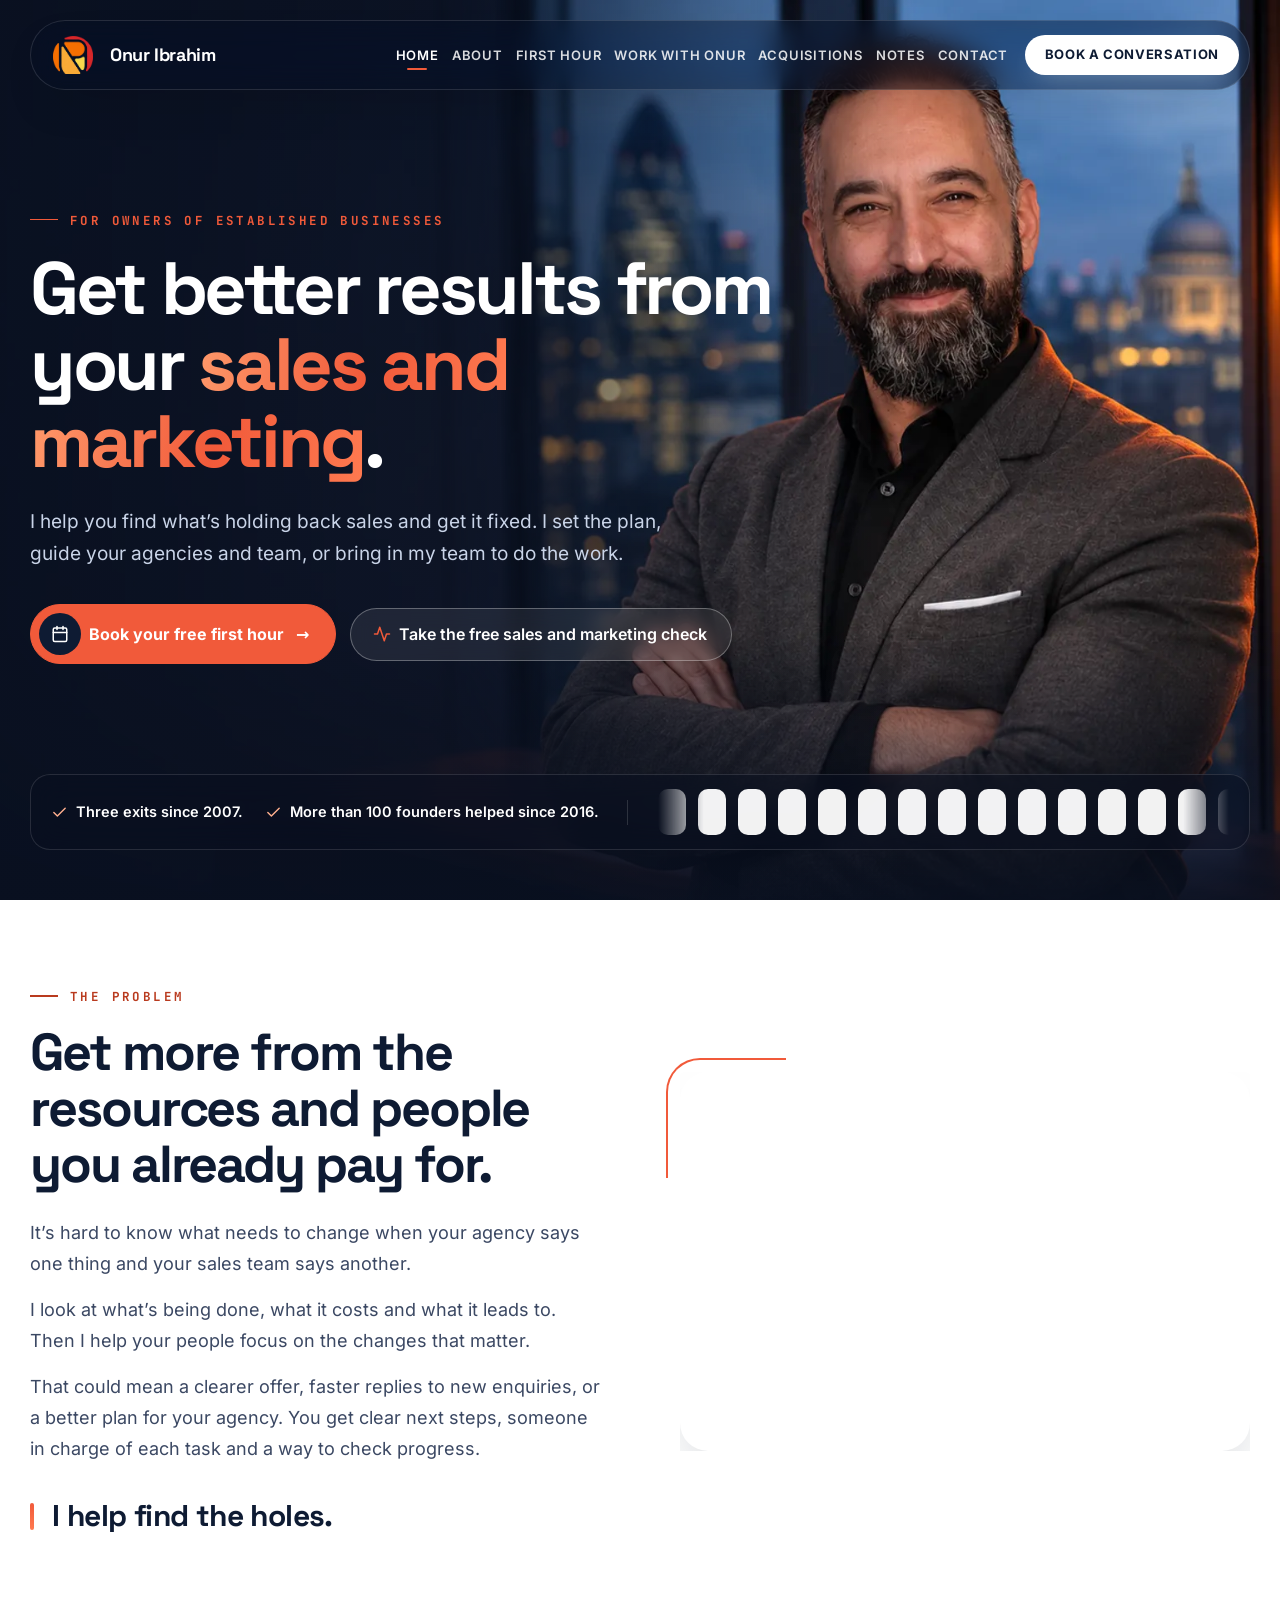
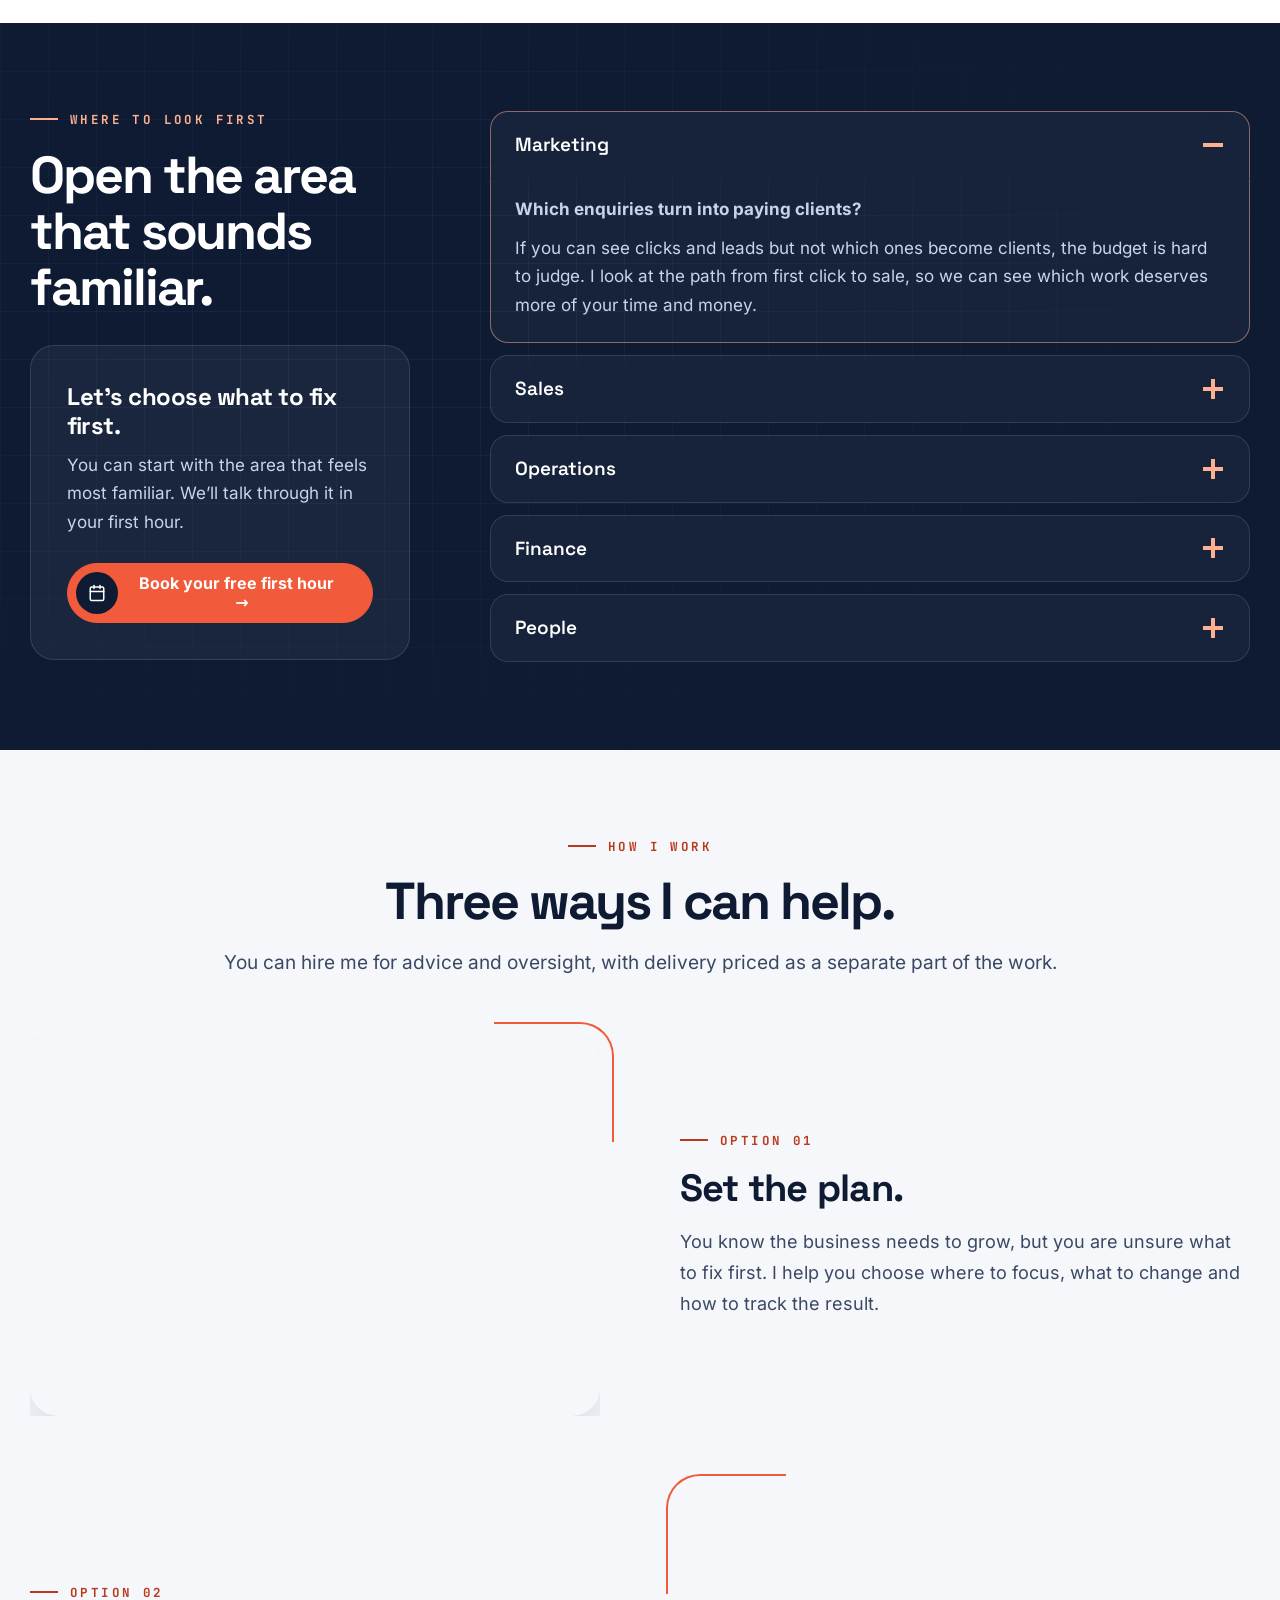
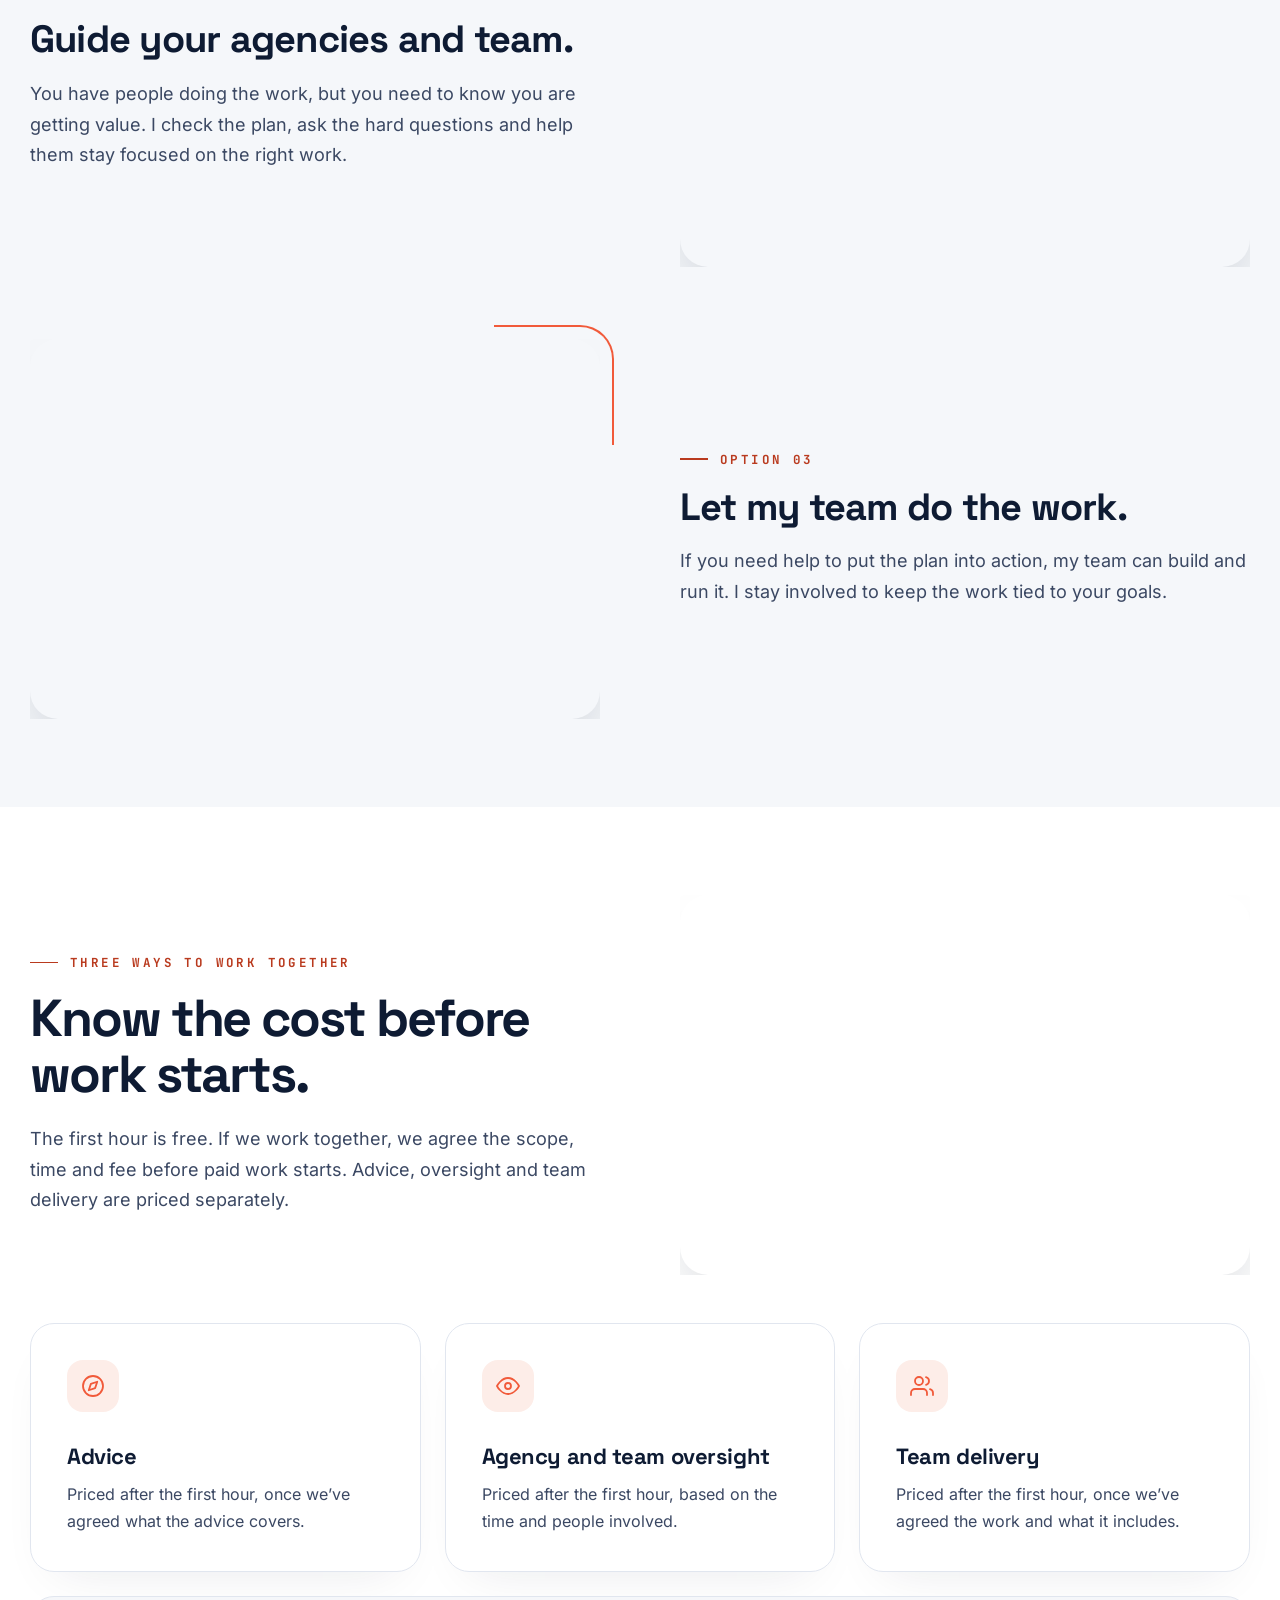
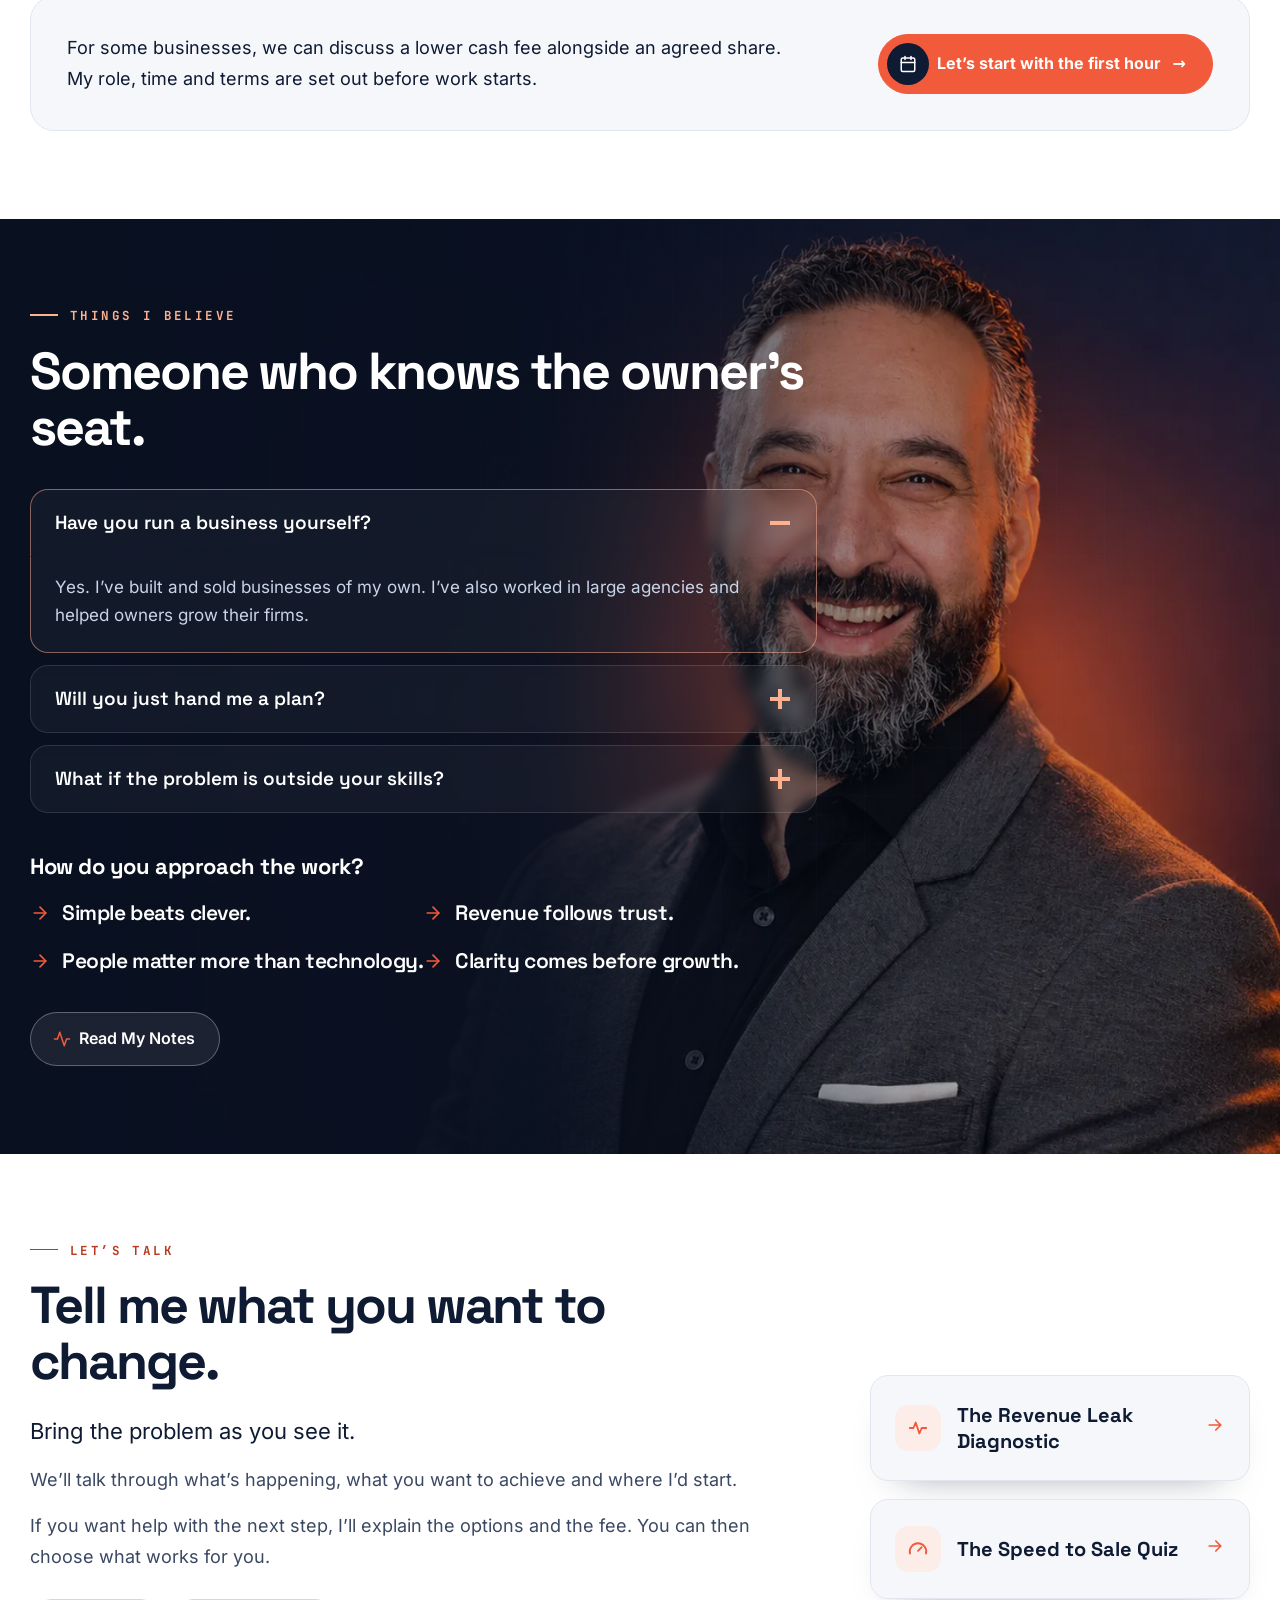
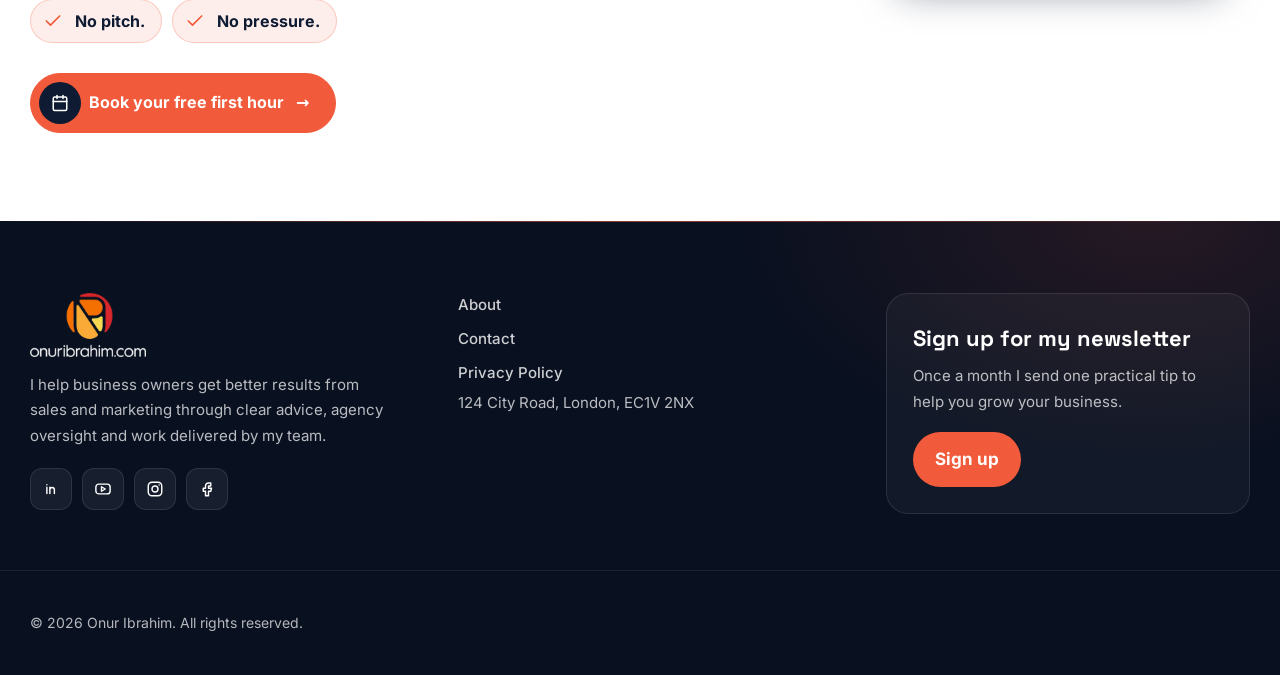
==== commit 3b5fac3d: "Home: plain white Let's talk section" ====
--- a/index.html
+++ b/index.html
@@ -1,10 +1,10 @@
-<!doctype html><html lang="en-US" prefix="og: https://ogp.me/ns#" class="no-js" itemtype="https://schema.org/WebPage" itemscope><head><meta charset="UTF-8"><meta name="viewport" content="width=device-width, initial-scale=1, minimum-scale=1"><link rel="preload" href="https://HamzaJaved2704.github.io/onur-ibrahim-preview/wp-content/plugins/site-design/fonts/spacegrotesk-latin.woff2" as="font" type="font/woff2" crossorigin><link rel="preload" href="https://HamzaJaved2704.github.io/onur-ibrahim-preview/wp-content/plugins/site-design/fonts/inter-latin.woff2" as="font" type="font/woff2" crossorigin><title>Onur Ibrahim | Get Better Results From Sales and Marketing</title><meta name="description" content="I help business owners get better results from sales and marketing. Clear advice, agency oversight and delivery by my team. Start with a free first hour."/><meta name="robots" content="noindex, nofollow"/><meta property="og:locale" content="en_US" /><meta property="og:type" content="website" /><meta property="og:title" content="Onur Ibrahim | Get Better Results From Sales and Marketing" /><meta property="og:description" content="I help business owners get better results from sales and marketing. Clear advice, agency oversight and delivery by my team. Start with a free first hour." /><meta property="og:url" content="https://HamzaJaved2704.github.io/onur-ibrahim-preview/" /><meta property="og:site_name" content="Onur Ibrahim" /><meta property="og:updated_time" content="2026-11-01T18:50:20+00:00" /><meta property="article:published_time" content="2026-11-01T17:42:07+00:00" /><meta property="article:modified_time" content="2026-11-01T18:50:20+00:00" /><meta name="twitter:card" content="summary_large_image" /><meta name="twitter:title" content="Onur Ibrahim | Get Better Results From Sales and Marketing" /><meta name="twitter:description" content="I help business owners get better results from sales and marketing. Clear advice, agency oversight and delivery by my team. Start with a free first hour." /><meta name="twitter:label1" content="Written by" /><meta name="twitter:data1" content="Onur Ibrahim" /><meta name="twitter:label2" content="Time to read" /><meta name="twitter:data2" content="4 minutes" /> <script type="application/ld+json" class="rank-math-schema">{"@context":"https://schema.org","@graph":[{"@type":["Person","Organization"],"@id":"https://HamzaJaved2704.github.io/onur-ibrahim-preview/#person","name":"Onur Ibrahim","logo":{"@type":"ImageObject","@id":"https://HamzaJaved2704.github.io/onur-ibrahim-preview/#logo","url":"https://HamzaJaved2704.github.io/onur-ibrahim-preview/wp-content/uploads/2026/11/onur-ibrahim-logo-mark-v2.webp","contentUrl":"https://HamzaJaved2704.github.io/onur-ibrahim-preview/wp-content/uploads/2026/11/onur-ibrahim-logo-mark-v2.webp","caption":"Onur Ibrahim","inLanguage":"en-US"},"image":{"@type":"ImageObject","@id":"https://HamzaJaved2704.github.io/onur-ibrahim-preview/#logo","url":"https://HamzaJaved2704.github.io/onur-ibrahim-preview/wp-content/uploads/2026/11/onur-ibrahim-logo-mark-v2.webp","contentUrl":"https://HamzaJaved2704.github.io/onur-ibrahim-preview/wp-content/uploads/2026/11/onur-ibrahim-logo-mark-v2.webp","caption":"Onur Ibrahim","inLanguage":"en-US"}},{"@type":"WebSite","@id":"https://HamzaJaved2704.github.io/onur-ibrahim-preview/#website","url":"https://HamzaJaved2704.github.io/onur-ibrahim-preview","name":"Onur Ibrahim","publisher":{"@id":"https://HamzaJaved2704.github.io/onur-ibrahim-preview/#person"},"inLanguage":"en-US","potentialAction":{"@type":"SearchAction","target":"https://HamzaJaved2704.github.io/onur-ibrahim-preview/?s={search_term_string}","query-input":"required name=search_term_string"}},{"@type":"ImageObject","@id":"https://HamzaJaved2704.github.io/onur-ibrahim-preview/wp-content/uploads/2026/11/onur-ibrahim-hero-1-london-office-s.webp","url":"https://HamzaJaved2704.github.io/onur-ibrahim-preview/wp-content/uploads/2026/11/onur-ibrahim-hero-1-london-office-s.webp","width":"200","height":"200","inLanguage":"en-US"},{"@type":"WebPage","@id":"https://HamzaJaved2704.github.io/onur-ibrahim-preview/#webpage","url":"https://HamzaJaved2704.github.io/onur-ibrahim-preview/","name":"Onur Ibrahim | Get Better Results From Sales and Marketing","datePublished":"2026-11-01T17:42:07+00:00","dateModified":"2026-11-01T18:50:20+00:00","about":{"@id":"https://HamzaJaved2704.github.io/onur-ibrahim-preview/#person"},"isPartOf":{"@id":"https://HamzaJaved2704.github.io/onur-ibrahim-preview/#website"},"primaryImageOfPage":{"@id":"https://HamzaJaved2704.github.io/onur-ibrahim-preview/wp-content/uploads/2026/11/onur-ibrahim-hero-1-london-office-s.webp"},"inLanguage":"en-US"},{"@type":"Person","@id":"https://HamzaJaved2704.github.io/onur-ibrahim-preview/#author","name":"Onur Ibrahim","image":{"@type":"ImageObject","@id":"https://HamzaJaved2704.github.io/onur-ibrahim-preview/wp-content/plugins/site-design/assets/brand/onur-avatar.webp","url":"https://HamzaJaved2704.github.io/onur-ibrahim-preview/wp-content/plugins/site-design/assets/brand/onur-avatar.webp","caption":"Onur Ibrahim","inLanguage":"en-US"},"sameAs":["https://HamzaJaved2704.github.io/onur-ibrahim-preview"]},{"@type":"Article","headline":"Onur Ibrahim | Get Better Results From Sales and Marketing","keywords":"sales and marketing","datePublished":"2026-11-01T17:42:07+00:00","dateModified":"2026-11-01T18:50:20+00:00","author":{"@id":"https://HamzaJaved2704.github.io/onur-ibrahim-preview/#author","name":"Onur Ibrahim"},"publisher":{"@id":"https://HamzaJaved2704.github.io/onur-ibrahim-preview/#person"},"description":"I help business owners get better results from sales and marketing. Clear advice, agency oversight and delivery by my team. Start with a free first hour.","name":"Onur Ibrahim | Get Better Results From Sales and Marketing","@id":"https://HamzaJaved2704.github.io/onur-ibrahim-preview/#richSnippet","isPartOf":{"@id":"https://HamzaJaved2704.github.io/onur-ibrahim-preview/#webpage"},"image":{"@id":"https://HamzaJaved2704.github.io/onur-ibrahim-preview/wp-content/uploads/2026/11/onur-ibrahim-hero-1-london-office-s.webp"},"inLanguage":"en-US","mainEntityOfPage":{"@id":"https://HamzaJaved2704.github.io/onur-ibrahim-preview/#webpage"}},{"@type":"ProfessionalService","@id":"https://HamzaJaved2704.github.io/onur-ibrahim-preview/#service","name":"Onur Ibrahim","url":"https://HamzaJaved2704.github.io/onur-ibrahim-preview/","description":"I help business owners get better results from sales and marketing through clear advice, agency oversight and work delivered by my team.","address":{"@type":"PostalAddress","streetAddress":"124 City Road","addressLocality":"London","postalCode":"EC1V 2NX","addressCountry":"GB"},"founder":{"@id":"https://HamzaJaved2704.github.io/onur-ibrahim-preview/#onur"},"areaServed":"GB"},{"@type":"Person","@id":"https://HamzaJaved2704.github.io/onur-ibrahim-preview/#onur","name":"Onur Ibrahim","url":"https://HamzaJaved2704.github.io/onur-ibrahim-preview/","sameAs":["https://www.linkedin.com/in/onuribrahim/","https://www.youtube.com/@Onur-Ibrahim","https://www.instagram.com/onuribrahim_official","https://www.facebook.com/Marketing.Life/"]}]}</script> <link rel="alternate" type="application/rss+xml" title="Onur Ibrahim &raquo; Feed" href="https://HamzaJaved2704.github.io/onur-ibrahim-preview/feed/" /><link rel="alternate" type="application/rss+xml" title="Onur Ibrahim &raquo; Comments Feed" href="https://HamzaJaved2704.github.io/onur-ibrahim-preview/comments/feed/" /><link rel="preload" as="image" href="https://HamzaJaved2704.github.io/onur-ibrahim-preview/wp-content/uploads/2026/11/onur-ibrahim-hero-1-london-office.webp" media="(min-width: 1025px)" fetchpriority="high"> <script data-optimized="1" src="[data-uri]" defer></script> <link rel="alternate" title="oEmbed (JSON)" type="application/json+oembed" href="https://HamzaJaved2704.github.io/onur-ibrahim-preview/wp-json/oembed/1.0/embed?url=http%3A%2F%2Flocalhost%3A8089%2F" /><link rel="alternate" title="oEmbed (XML)" type="text/xml+oembed" href="https://HamzaJaved2704.github.io/onur-ibrahim-preview/wp-json/oembed/1.0/embed?url=http%3A%2F%2Flocalhost%3A8089%2F&#038;format=xml" /><link data-optimized="2" rel="stylesheet" href="https://HamzaJaved2704.github.io/onur-ibrahim-preview/wp-content/litespeed/css/cd79fd5bf8880c1d019eac236e357498.css?ver=62c43" /><link rel="https://api.w.org/" href="https://HamzaJaved2704.github.io/onur-ibrahim-preview/wp-json/" /><link rel="alternate" title="JSON" type="application/json" href="https://HamzaJaved2704.github.io/onur-ibrahim-preview/wp-json/wp/v2/pages/6" /><script type="application/ld+json" class="kadence-faq-schema-graph kadence-faq-schema-graph--kb-faq6_c024d7-c4">{"@context":"https://schema.org","@type":"FAQPage","mainEntity":[{"@type":"Question","name": "Have you run a business yourself?","acceptedAnswer":{"@type": "Answer","text": "<p>Yes. I've built and sold businesses of my own. I've also worked in large agencies and helped owners grow their firms.</p>"}},{"@type":"Question","name": "Will you just hand me a plan?","acceptedAnswer":{"@type": "Answer","text": "<p>No. I work through the plan with you, then get into the detail with the people doing it.</p>"}},{"@type":"Question","name": "What if the problem is outside your skills?","acceptedAnswer":{"@type": "Answer","text": "<p>I bring in the right person, and I tell you before they're involved.</p>"}}]}</script><link rel="icon" href="https://HamzaJaved2704.github.io/onur-ibrahim-preview/wp-content/uploads/2026/11/onur-ibrahim-site-icon-v2-150x150.png" sizes="32x32" /><link rel="icon" href="https://HamzaJaved2704.github.io/onur-ibrahim-preview/wp-content/uploads/2026/11/onur-ibrahim-site-icon-v2-300x300.png" sizes="192x192" /><link rel="apple-touch-icon" href="https://HamzaJaved2704.github.io/onur-ibrahim-preview/wp-content/uploads/2026/11/onur-ibrahim-site-icon-v2-300x300.png" /><meta name="msapplication-TileImage" content="https://HamzaJaved2704.github.io/onur-ibrahim-preview/wp-content/uploads/2026/11/onur-ibrahim-site-icon-v2-300x300.png" /></head><body class="home wp-singular page-template-default page page-id-6 wp-custom-logo wp-embed-responsive wp-theme-kadence footer-on-bottom hide-focus-outline link-style-no-underline content-title-style-hide content-width-fullwidth content-style-unboxed content-vertical-padding-hide transparent-header mobile-transparent-header"><div id="wrapper" class="site wp-site-blocks">
+<!doctype html><html lang="en-US" prefix="og: https://ogp.me/ns#" class="no-js" itemtype="https://schema.org/WebPage" itemscope><head><meta charset="UTF-8"><meta name="viewport" content="width=device-width, initial-scale=1, minimum-scale=1"><link rel="preload" href="https://HamzaJaved2704.github.io/onur-ibrahim-preview/wp-content/plugins/site-design/fonts/spacegrotesk-latin.woff2" as="font" type="font/woff2" crossorigin><link rel="preload" href="https://HamzaJaved2704.github.io/onur-ibrahim-preview/wp-content/plugins/site-design/fonts/inter-latin.woff2" as="font" type="font/woff2" crossorigin><title>Onur Ibrahim | Get Better Results From Sales and Marketing</title><meta name="description" content="I help business owners get better results from sales and marketing. Clear advice, agency oversight and delivery by my team. Start with a free first hour."/><meta name="robots" content="noindex, nofollow"/><meta property="og:locale" content="en_US" /><meta property="og:type" content="website" /><meta property="og:title" content="Onur Ibrahim | Get Better Results From Sales and Marketing" /><meta property="og:description" content="I help business owners get better results from sales and marketing. Clear advice, agency oversight and delivery by my team. Start with a free first hour." /><meta property="og:url" content="https://HamzaJaved2704.github.io/onur-ibrahim-preview/" /><meta property="og:site_name" content="Onur Ibrahim" /><meta property="og:updated_time" content="2026-11-01T20:34:09+00:00" /><meta property="article:published_time" content="2026-11-01T17:42:07+00:00" /><meta property="article:modified_time" content="2026-11-01T20:34:09+00:00" /><meta name="twitter:card" content="summary_large_image" /><meta name="twitter:title" content="Onur Ibrahim | Get Better Results From Sales and Marketing" /><meta name="twitter:description" content="I help business owners get better results from sales and marketing. Clear advice, agency oversight and delivery by my team. Start with a free first hour." /><meta name="twitter:label1" content="Written by" /><meta name="twitter:data1" content="Onur Ibrahim" /><meta name="twitter:label2" content="Time to read" /><meta name="twitter:data2" content="4 minutes" /> <script type="application/ld+json" class="rank-math-schema">{"@context":"https://schema.org","@graph":[{"@type":["Person","Organization"],"@id":"https://HamzaJaved2704.github.io/onur-ibrahim-preview/#person","name":"Onur Ibrahim","logo":{"@type":"ImageObject","@id":"https://HamzaJaved2704.github.io/onur-ibrahim-preview/#logo","url":"https://HamzaJaved2704.github.io/onur-ibrahim-preview/wp-content/uploads/2026/11/onur-ibrahim-logo-mark-v2.webp","contentUrl":"https://HamzaJaved2704.github.io/onur-ibrahim-preview/wp-content/uploads/2026/11/onur-ibrahim-logo-mark-v2.webp","caption":"Onur Ibrahim","inLanguage":"en-US"},"image":{"@type":"ImageObject","@id":"https://HamzaJaved2704.github.io/onur-ibrahim-preview/#logo","url":"https://HamzaJaved2704.github.io/onur-ibrahim-preview/wp-content/uploads/2026/11/onur-ibrahim-logo-mark-v2.webp","contentUrl":"https://HamzaJaved2704.github.io/onur-ibrahim-preview/wp-content/uploads/2026/11/onur-ibrahim-logo-mark-v2.webp","caption":"Onur Ibrahim","inLanguage":"en-US"}},{"@type":"WebSite","@id":"https://HamzaJaved2704.github.io/onur-ibrahim-preview/#website","url":"https://HamzaJaved2704.github.io/onur-ibrahim-preview","name":"Onur Ibrahim","publisher":{"@id":"https://HamzaJaved2704.github.io/onur-ibrahim-preview/#person"},"inLanguage":"en-US","potentialAction":{"@type":"SearchAction","target":"https://HamzaJaved2704.github.io/onur-ibrahim-preview/?s={search_term_string}","query-input":"required name=search_term_string"}},{"@type":"ImageObject","@id":"https://HamzaJaved2704.github.io/onur-ibrahim-preview/wp-content/uploads/2026/11/onur-ibrahim-hero-1-london-office-s.webp","url":"https://HamzaJaved2704.github.io/onur-ibrahim-preview/wp-content/uploads/2026/11/onur-ibrahim-hero-1-london-office-s.webp","width":"200","height":"200","inLanguage":"en-US"},{"@type":"WebPage","@id":"https://HamzaJaved2704.github.io/onur-ibrahim-preview/#webpage","url":"https://HamzaJaved2704.github.io/onur-ibrahim-preview/","name":"Onur Ibrahim | Get Better Results From Sales and Marketing","datePublished":"2026-11-01T17:42:07+00:00","dateModified":"2026-11-01T20:34:09+00:00","about":{"@id":"https://HamzaJaved2704.github.io/onur-ibrahim-preview/#person"},"isPartOf":{"@id":"https://HamzaJaved2704.github.io/onur-ibrahim-preview/#website"},"primaryImageOfPage":{"@id":"https://HamzaJaved2704.github.io/onur-ibrahim-preview/wp-content/uploads/2026/11/onur-ibrahim-hero-1-london-office-s.webp"},"inLanguage":"en-US"},{"@type":"Person","@id":"https://HamzaJaved2704.github.io/onur-ibrahim-preview/#author","name":"Onur Ibrahim","image":{"@type":"ImageObject","@id":"https://HamzaJaved2704.github.io/onur-ibrahim-preview/wp-content/plugins/site-design/assets/brand/onur-avatar.webp","url":"https://HamzaJaved2704.github.io/onur-ibrahim-preview/wp-content/plugins/site-design/assets/brand/onur-avatar.webp","caption":"Onur Ibrahim","inLanguage":"en-US"},"sameAs":["https://HamzaJaved2704.github.io/onur-ibrahim-preview"]},{"@type":"Article","headline":"Onur Ibrahim | Get Better Results From Sales and Marketing","keywords":"sales and marketing","datePublished":"2026-11-01T17:42:07+00:00","dateModified":"2026-11-01T20:34:09+00:00","author":{"@id":"https://HamzaJaved2704.github.io/onur-ibrahim-preview/#author","name":"Onur Ibrahim"},"publisher":{"@id":"https://HamzaJaved2704.github.io/onur-ibrahim-preview/#person"},"description":"I help business owners get better results from sales and marketing. Clear advice, agency oversight and delivery by my team. Start with a free first hour.","name":"Onur Ibrahim | Get Better Results From Sales and Marketing","@id":"https://HamzaJaved2704.github.io/onur-ibrahim-preview/#richSnippet","isPartOf":{"@id":"https://HamzaJaved2704.github.io/onur-ibrahim-preview/#webpage"},"image":{"@id":"https://HamzaJaved2704.github.io/onur-ibrahim-preview/wp-content/uploads/2026/11/onur-ibrahim-hero-1-london-office-s.webp"},"inLanguage":"en-US","mainEntityOfPage":{"@id":"https://HamzaJaved2704.github.io/onur-ibrahim-preview/#webpage"}},{"@type":"ProfessionalService","@id":"https://HamzaJaved2704.github.io/onur-ibrahim-preview/#service","name":"Onur Ibrahim","url":"https://HamzaJaved2704.github.io/onur-ibrahim-preview/","description":"I help business owners get better results from sales and marketing through clear advice, agency oversight and work delivered by my team.","address":{"@type":"PostalAddress","streetAddress":"124 City Road","addressLocality":"London","postalCode":"EC1V 2NX","addressCountry":"GB"},"founder":{"@id":"https://HamzaJaved2704.github.io/onur-ibrahim-preview/#onur"},"areaServed":"GB"},{"@type":"Person","@id":"https://HamzaJaved2704.github.io/onur-ibrahim-preview/#onur","name":"Onur Ibrahim","url":"https://HamzaJaved2704.github.io/onur-ibrahim-preview/","sameAs":["https://www.linkedin.com/in/onuribrahim/","https://www.youtube.com/@Onur-Ibrahim","https://www.instagram.com/onuribrahim_official","https://www.facebook.com/Marketing.Life/"]}]}</script> <link rel="alternate" type="application/rss+xml" title="Onur Ibrahim &raquo; Feed" href="https://HamzaJaved2704.github.io/onur-ibrahim-preview/feed/" /><link rel="alternate" type="application/rss+xml" title="Onur Ibrahim &raquo; Comments Feed" href="https://HamzaJaved2704.github.io/onur-ibrahim-preview/comments/feed/" /><link rel="preload" as="image" href="https://HamzaJaved2704.github.io/onur-ibrahim-preview/wp-content/uploads/2026/11/onur-ibrahim-hero-1-london-office.webp" media="(min-width: 1025px)" fetchpriority="high"> <script data-optimized="1" src="[data-uri]" defer></script> <link rel="alternate" title="oEmbed (JSON)" type="application/json+oembed" href="https://HamzaJaved2704.github.io/onur-ibrahim-preview/wp-json/oembed/1.0/embed?url=http%3A%2F%2Flocalhost%3A8089%2F" /><link rel="alternate" title="oEmbed (XML)" type="text/xml+oembed" href="https://HamzaJaved2704.github.io/onur-ibrahim-preview/wp-json/oembed/1.0/embed?url=http%3A%2F%2Flocalhost%3A8089%2F&#038;format=xml" /><link data-optimized="2" rel="stylesheet" href="https://HamzaJaved2704.github.io/onur-ibrahim-preview/wp-content/litespeed/css/599bec47f5eba0a36e7ac8aff74f71ab.css?ver=62c43" /><link rel="https://api.w.org/" href="https://HamzaJaved2704.github.io/onur-ibrahim-preview/wp-json/" /><link rel="alternate" title="JSON" type="application/json" href="https://HamzaJaved2704.github.io/onur-ibrahim-preview/wp-json/wp/v2/pages/6" /><script type="application/ld+json" class="kadence-faq-schema-graph kadence-faq-schema-graph--kb-faq6_6c6307-08">{"@context":"https://schema.org","@type":"FAQPage","mainEntity":[{"@type":"Question","name": "Have you run a business yourself?","acceptedAnswer":{"@type": "Answer","text": "<p>Yes. I've built and sold businesses of my own. I've also worked in large agencies and helped owners grow their firms.</p>"}},{"@type":"Question","name": "Will you just hand me a plan?","acceptedAnswer":{"@type": "Answer","text": "<p>No. I work through the plan with you, then get into the detail with the people doing it.</p>"}},{"@type":"Question","name": "What if the problem is outside your skills?","acceptedAnswer":{"@type": "Answer","text": "<p>I bring in the right person, and I tell you before they're involved.</p>"}}]}</script><link rel="icon" href="https://HamzaJaved2704.github.io/onur-ibrahim-preview/wp-content/uploads/2026/11/onur-ibrahim-site-icon-v2-150x150.png" sizes="32x32" /><link rel="icon" href="https://HamzaJaved2704.github.io/onur-ibrahim-preview/wp-content/uploads/2026/11/onur-ibrahim-site-icon-v2-300x300.png" sizes="192x192" /><link rel="apple-touch-icon" href="https://HamzaJaved2704.github.io/onur-ibrahim-preview/wp-content/uploads/2026/11/onur-ibrahim-site-icon-v2-300x300.png" /><meta name="msapplication-TileImage" content="https://HamzaJaved2704.github.io/onur-ibrahim-preview/wp-content/uploads/2026/11/onur-ibrahim-site-icon-v2-300x300.png" /></head><body class="home wp-singular page-template-default page page-id-6 wp-custom-logo wp-embed-responsive wp-theme-kadence footer-on-bottom hide-focus-outline link-style-no-underline content-title-style-hide content-width-fullwidth content-style-unboxed content-vertical-padding-hide transparent-header mobile-transparent-header"><div id="wrapper" class="site wp-site-blocks">
 <a class="skip-link screen-reader-text scroll-ignore" href="#main">Skip to content</a><header id="masthead" class="site-header" role="banner" itemtype="https://schema.org/WPHeader" itemscope><div id="main-header" class="site-header-wrap"><div class="site-header-inner-wrap"><div class="site-header-upper-wrap"><div class="site-header-upper-inner-wrap"><div class="site-main-header-wrap site-header-row-container site-header-focus-item site-header-row-layout-standard kadence-sticky-header" data-section="kadence_customizer_header_main" data-shrink="true" data-shrink-height="62" data-reveal-scroll-up="false"><div class="site-header-row-container-inner"><div class="site-container"><div class="site-main-header-inner-wrap site-header-row site-header-row-has-sides site-header-row-no-center"><div class="site-header-main-section-left site-header-section site-header-section-left"><div class="site-header-item site-header-focus-item" data-section="title_tagline"><div class="site-branding branding-layout-standard"><a class="brand has-logo-image" href="https://HamzaJaved2704.github.io/onur-ibrahim-preview/" rel="home"><img width="103" height="96" src="https://HamzaJaved2704.github.io/onur-ibrahim-preview/wp-content/uploads/2026/11/onur-ibrahim-logo-mark-v2.webp" class="custom-logo" alt="" decoding="async" /><div class="site-title-wrap"><p class="site-title">Onur Ibrahim</p></div></a></div></div></div><div class="site-header-main-section-right site-header-section site-header-section-right"><div class="site-header-item site-header-focus-item site-header-item-main-navigation header-navigation-layout-stretch-false header-navigation-layout-fill-stretch-false" data-section="kadence_customizer_primary_navigation"><nav id="site-navigation" class="main-navigation header-navigation hover-to-open nav--toggle-sub header-navigation-style-standard header-navigation-dropdown-animation-none" role="navigation" aria-label="Primary"><div class="primary-menu-container header-menu-container"><ul id="primary-menu" class="menu"><li id="menu-item-17" class="menu-item menu-item-type-post_type menu-item-object-page menu-item-home current-menu-item page_item page-item-6 current_page_item menu-item-17"><a href="https://HamzaJaved2704.github.io/onur-ibrahim-preview/" aria-current="page">Home</a></li><li id="menu-item-18" class="menu-item menu-item-type-post_type menu-item-object-page menu-item-18"><a href="https://HamzaJaved2704.github.io/onur-ibrahim-preview/about-onur-ibrahim/">About</a></li><li id="menu-item-19" class="menu-item menu-item-type-post_type menu-item-object-page menu-item-19"><a href="https://HamzaJaved2704.github.io/onur-ibrahim-preview/the-first-hour-with-onur-ibrahim/">First Hour</a></li><li id="menu-item-20" class="menu-item menu-item-type-post_type menu-item-object-page menu-item-20"><a href="https://HamzaJaved2704.github.io/onur-ibrahim-preview/work-with-onur-ibrahim/">Work With Onur</a></li><li id="menu-item-21" class="menu-item menu-item-type-post_type menu-item-object-page menu-item-21"><a href="https://HamzaJaved2704.github.io/onur-ibrahim-preview/acquisitions/">Acquisitions</a></li><li id="menu-item-22" class="menu-item menu-item-type-post_type menu-item-object-page menu-item-22"><a href="https://HamzaJaved2704.github.io/onur-ibrahim-preview/notes/">Notes</a></li><li id="menu-item-23" class="menu-item menu-item-type-post_type menu-item-object-page menu-item-23"><a href="https://HamzaJaved2704.github.io/onur-ibrahim-preview/contact-onur-ibrahim/">Contact</a></li></ul></div></nav></div><div class="site-header-item site-header-focus-item" data-section="kadence_customizer_header_button"><div class="header-button-wrap"><div class="header-button-inner-wrap"><a href="https://api.pingbean.com/widget/bookings/the-first-hour" target="_blank" rel="noopener noreferrer" class="button header-button button-size-custom button-style-filled">Book a conversation</a></div></div></div></div></div></div></div></div></div></div></div></div><div id="mobile-header" class="site-mobile-header-wrap"><div class="site-header-inner-wrap"><div class="site-header-upper-wrap"><div class="site-header-upper-inner-wrap"><div class="site-main-header-wrap site-header-focus-item site-header-row-layout-standard site-header-row-tablet-layout-default site-header-row-mobile-layout-default "><div class="site-header-row-container-inner"><div class="site-container"><div class="site-main-header-inner-wrap site-header-row site-header-row-has-sides site-header-row-no-center"><div class="site-header-main-section-left site-header-section site-header-section-left"><div class="site-header-item site-header-focus-item" data-section="title_tagline"><div class="site-branding mobile-site-branding branding-layout-standard branding-tablet-layout-standard branding-mobile-layout-standard"><a class="brand has-logo-image" href="https://HamzaJaved2704.github.io/onur-ibrahim-preview/" rel="home"><img width="103" height="96" src="https://HamzaJaved2704.github.io/onur-ibrahim-preview/wp-content/uploads/2026/11/onur-ibrahim-logo-mark-v2.webp" class="custom-logo" alt="" decoding="async" /><div class="site-title-wrap"><div class="site-title">Onur Ibrahim</div></div></a></div></div></div><div class="site-header-main-section-right site-header-section site-header-section-right"><div class="site-header-item site-header-focus-item site-header-item-navgation-popup-toggle" data-section="kadence_customizer_mobile_trigger"><div class="mobile-toggle-open-container">
 <button id="mobile-toggle" class="menu-toggle-open drawer-toggle menu-toggle-style-default" aria-label="Open menu" data-toggle-target="#mobile-drawer" data-toggle-body-class="showing-popup-drawer-from-right" aria-expanded="false" data-set-focus=".menu-toggle-close"
 >
 <span class="menu-toggle-icon"><span class="kadence-svg-iconset"><svg aria-hidden="true" class="kadence-svg-icon kadence-menu-svg" fill="currentColor" version="1.1" xmlns="http://www.w3.org/2000/svg" width="24" height="24" viewBox="0 0 24 24"><title>Toggle Menu</title><path d="M3 13h18c0.552 0 1-0.448 1-1s-0.448-1-1-1h-18c-0.552 0-1 0.448-1 1s0.448 1 1 1zM3 7h18c0.552 0 1-0.448 1-1s-0.448-1-1-1h-18c-0.552 0-1 0.448-1 1s0.448 1 1 1zM3 19h18c0.552 0 1-0.448 1-1s-0.448-1-1-1h-18c-0.552 0-1 0.448-1 1s0.448 1 1 1z"></path>
 </svg></span></span>
-</button></div></div></div></div></div></div></div></div></div></div></div></header><main id="inner-wrap" class="wrap kt-clear" role="main"><div id="primary" class="content-area"><div class="content-container site-container"><div id="main" class="site-main"><div class="content-wrap"><article id="post-6" class="entry content-bg single-entry post-6 page type-page status-publish hentry"><div class="entry-content-wrap"><div class="entry-content single-content"><div class="kb-row-layout-wrap kb-row-layout-id6_9782fe-f5 alignnone kt-row-has-bg oi-hero wp-block-kadence-rowlayout" id="top"><div class="kt-row-layout-overlay kt-row-overlay-gradient"></div><div class="kt-row-column-wrap kt-has-1-columns kt-row-layout-equal kt-tab-layout-inherit kt-mobile-layout-row kt-row-valign-middle kb-theme-content-width"><div class="wp-block-kadence-column kadence-column6_aac4d3-f7"><div class="kt-inside-inner-col"><div class="kb-row-layout-wrap kb-row-layout-id6_550e7c-bf alignnone wp-block-kadence-rowlayout"><div class="kt-row-column-wrap kt-has-2-columns kt-row-layout-left-golden kt-tab-layout-row kt-mobile-layout-row kt-row-valign-middle"><div class="wp-block-kadence-column kadence-column6_2027e5-7c"><div class="kt-inside-inner-col"><p class="kt-adv-heading6_4376b4-8b oi-kick wp-block-kadence-advancedheading" data-kb-block="kb-adv-heading6_4376b4-8b">FOR OWNERS OF ESTABLISHED BUSINESSES</p><h1 class="kt-adv-heading6_d7382e-de oi-h1 wp-block-kadence-advancedheading" data-kb-block="kb-adv-heading6_d7382e-de">Get better results from your <mark class="kt-highlight">sales and marketing</mark>.</h1><p class="oi-lead has-text-color wp-block-paragraph" style="color:#C9D4E8;margin-top:0px;margin-bottom:0px;font-size:19px">I help you find what&#8217;s holding back sales and get it fixed. I set the plan, guide your agencies and team, or bring in my team to do the work.</p><div class="wp-block-kadence-advancedbtn kb-buttons-wrap kb-btns6_4ec8d2-f9 oi-btns"><a class="kb-button kt-button button kb-btn6_c5bc47-e6 kt-btn-size-standard kt-btn-width-type-auto kb-btn-global-fill kt-btn-has-text-true kt-btn-has-svg-true oi-btn oi-btn-primary wp-block-kadence-singlebtn" href="https://api.pingbean.com/widget/bookings/the-first-hour" target="_blank" rel="noreferrer noopener"><span class="kb-svg-icon-wrap kb-svg-icon-fe_calendar kt-btn-icon-side-left"><svg viewBox="0 0 24 24"  fill="none" stroke="currentColor" stroke-width="2" stroke-linecap="round" stroke-linejoin="round" xmlns="http://www.w3.org/2000/svg"  aria-hidden="true"><rect x="3" y="4" width="18" height="18" rx="2" ry="2"/><line x1="16" y1="2" x2="16" y2="6"/><line x1="8" y1="2" x2="8" y2="6"/><line x1="3" y1="10" x2="21" y2="10"/></svg></span><span class="kt-btn-inner-text">Book your free first hour</span></a><a class="kb-button kt-button button kb-btn6_23366d-e4 kt-btn-size-standard kt-btn-width-type-auto kb-btn-global-fill kt-btn-has-text-true kt-btn-has-svg-true oi-btn oi-btn-ghost-dark wp-block-kadence-singlebtn" href="https://polls.bz/q/hidden-revenue-leak-assessment" target="_blank" rel="noreferrer noopener"><span class="kb-svg-icon-wrap kb-svg-icon-fe_activity kt-btn-icon-side-left"><svg viewBox="0 0 24 24"  fill="none" stroke="currentColor" stroke-width="2" stroke-linecap="round" stroke-linejoin="round" xmlns="http://www.w3.org/2000/svg"  aria-hidden="true"><polyline points="22 12 18 12 15 21 9 3 6 12 2 12"/></svg></span><span class="kt-btn-inner-text">Take the free sales and marketing check</span></a></div></div></div><div class="wp-block-kadence-column kadence-column6_5a177e-cd"><div class="kt-inside-inner-col"></div></div></div></div><div class="kb-row-layout-wrap kb-row-layout-id6_a9de1f-b8 alignnone kb-v-lg-hidden oi-stackpic wp-block-kadence-rowlayout"><div class="kt-row-column-wrap kt-has-1-columns kt-row-layout-equal kt-tab-layout-inherit kt-mobile-layout-row kt-row-valign-top"><div class="wp-block-kadence-column kadence-column6_0ce8cf-65"><div class="kt-inside-inner-col"><div class="wp-block-kadence-image kb-image6_5c4bd9-13 oi-photo"><figure class="aligncenter size-full is-resized"><img loading="lazy" decoding="async" src="https://HamzaJaved2704.github.io/onur-ibrahim-preview/wp-content/uploads/2026/11/onur-ibrahim-hero-1-london-office-s.webp" alt="Onur Ibrahim in a City of London office at dusk" class="kb-img wp-image-103" width="1000" height="750" srcset="https://HamzaJaved2704.github.io/onur-ibrahim-preview/wp-content/uploads/2026/11/onur-ibrahim-hero-1-london-office-s.webp 1000w, https://HamzaJaved2704.github.io/onur-ibrahim-preview/wp-content/uploads/2026/11/onur-ibrahim-hero-1-london-office-s-300x225.webp 300w, https://HamzaJaved2704.github.io/onur-ibrahim-preview/wp-content/uploads/2026/11/onur-ibrahim-hero-1-london-office-s-768x576.webp 768w" sizes="auto, (max-width: 1000px) 100vw, 1000px" /></figure></div></div></div></div></div><div class="wp-block-kadence-spacer aligncenter kt-block-spacer-6_59a20e-23"><div class="kt-block-spacer kt-block-spacer-halign-center"></div></div><div class="oi-glassbar"><ul class="oi-proof"><li><svg viewBox="0 0 24 24" fill="none" stroke="currentColor" stroke-width="2" stroke-linecap="round" stroke-linejoin="round" aria-hidden="true"><path d="M20 6 9 17l-5-5"/></svg>Three exits since 2007.</li><li><svg viewBox="0 0 24 24" fill="none" stroke="currentColor" stroke-width="2" stroke-linecap="round" stroke-linejoin="round" aria-hidden="true"><path d="M20 6 9 17l-5-5"/></svg>More than 100 founders helped since 2016.</li></ul><div class="oi-mq" aria-hidden="true"><div class="oi-mq-track"><span class="oi-logo"><img src="/onur-ibrahim-preview/wp-content/plugins/site-design/assets/logos/01-ford.webp" alt="" width="110" height="30" loading="lazy" decoding="async"></span><span class="oi-logo"><img src="/onur-ibrahim-preview/wp-content/plugins/site-design/assets/logos/02-nokia.webp" alt="" width="110" height="30" loading="lazy" decoding="async"></span><span class="oi-logo"><img src="/onur-ibrahim-preview/wp-content/plugins/site-design/assets/logos/03-land-rover.webp" alt="" width="110" height="30" loading="lazy" decoding="async"></span><span class="oi-logo"><img src="/onur-ibrahim-preview/wp-content/plugins/site-design/assets/logos/04-tesco.webp" alt="" width="110" height="30" loading="lazy" decoding="async"></span><span class="oi-logo"><img src="/onur-ibrahim-preview/wp-content/plugins/site-design/assets/logos/05-tgi-fridays.webp" alt="" width="110" height="30" loading="lazy" decoding="async"></span><span class="oi-logo"><img src="/onur-ibrahim-preview/wp-content/plugins/site-design/assets/logos/06-jaguar.webp" alt="" width="110" height="30" loading="lazy" decoding="async"></span><span class="oi-logo"><img src="/onur-ibrahim-preview/wp-content/plugins/site-design/assets/logos/07-pebble-marketing.webp" alt="" width="110" height="30" loading="lazy" decoding="async"></span><span class="oi-logo"><img src="/onur-ibrahim-preview/wp-content/plugins/site-design/assets/logos/08-british-pearl.webp" alt="" width="110" height="30" loading="lazy" decoding="async"></span><span class="oi-logo"><img src="/onur-ibrahim-preview/wp-content/plugins/site-design/assets/logos/09-bridgetech.webp" alt="" width="110" height="30" loading="lazy" decoding="async"></span><span class="oi-logo"><img src="/onur-ibrahim-preview/wp-content/plugins/site-design/assets/logos/10-uk-call-centre.webp" alt="" width="110" height="30" loading="lazy" decoding="async"></span><span class="oi-logo"><img src="/onur-ibrahim-preview/wp-content/plugins/site-design/assets/logos/11-construct.webp" alt="" width="110" height="30" loading="lazy" decoding="async"></span><span class="oi-logo"><img src="/onur-ibrahim-preview/wp-content/plugins/site-design/assets/logos/12-redington.webp" alt="" width="110" height="30" loading="lazy" decoding="async"></span><span class="oi-logo"><img src="/onur-ibrahim-preview/wp-content/plugins/site-design/assets/logos/13-btc.webp" alt="" width="110" height="30" loading="lazy" decoding="async"></span><span class="oi-logo"><img src="/onur-ibrahim-preview/wp-content/plugins/site-design/assets/logos/14-blanchards.webp" alt="" width="110" height="30" loading="lazy" decoding="async"></span><span class="oi-logo"><img src="/onur-ibrahim-preview/wp-content/plugins/site-design/assets/logos/15-harrow.webp" alt="" width="110" height="30" loading="lazy" decoding="async"></span><span class="oi-logo"><img src="/onur-ibrahim-preview/wp-content/plugins/site-design/assets/logos/17-beacon-local.webp" alt="" width="110" height="30" loading="lazy" decoding="async"></span><span class="oi-logo"><img src="/onur-ibrahim-preview/wp-content/plugins/site-design/assets/logos/18-verto.webp" alt="" width="110" height="30" loading="lazy" decoding="async"></span><span class="oi-logo"><img src="/onur-ibrahim-preview/wp-content/plugins/site-design/assets/logos/20-techno-software.webp" alt="" width="110" height="30" loading="lazy" decoding="async"></span><span class="oi-logo"><img src="/onur-ibrahim-preview/wp-content/plugins/site-design/assets/logos/01-ford.webp" alt="" width="110" height="30" loading="lazy" decoding="async"></span><span class="oi-logo"><img src="/onur-ibrahim-preview/wp-content/plugins/site-design/assets/logos/02-nokia.webp" alt="" width="110" height="30" loading="lazy" decoding="async"></span><span class="oi-logo"><img src="/onur-ibrahim-preview/wp-content/plugins/site-design/assets/logos/03-land-rover.webp" alt="" width="110" height="30" loading="lazy" decoding="async"></span><span class="oi-logo"><img src="/onur-ibrahim-preview/wp-content/plugins/site-design/assets/logos/04-tesco.webp" alt="" width="110" height="30" loading="lazy" decoding="async"></span><span class="oi-logo"><img src="/onur-ibrahim-preview/wp-content/plugins/site-design/assets/logos/05-tgi-fridays.webp" alt="" width="110" height="30" loading="lazy" decoding="async"></span><span class="oi-logo"><img src="/onur-ibrahim-preview/wp-content/plugins/site-design/assets/logos/06-jaguar.webp" alt="" width="110" height="30" loading="lazy" decoding="async"></span><span class="oi-logo"><img src="/onur-ibrahim-preview/wp-content/plugins/site-design/assets/logos/07-pebble-marketing.webp" alt="" width="110" height="30" loading="lazy" decoding="async"></span><span class="oi-logo"><img src="/onur-ibrahim-preview/wp-content/plugins/site-design/assets/logos/08-british-pearl.webp" alt="" width="110" height="30" loading="lazy" decoding="async"></span><span class="oi-logo"><img src="/onur-ibrahim-preview/wp-content/plugins/site-design/assets/logos/09-bridgetech.webp" alt="" width="110" height="30" loading="lazy" decoding="async"></span><span class="oi-logo"><img src="/onur-ibrahim-preview/wp-content/plugins/site-design/assets/logos/10-uk-call-centre.webp" alt="" width="110" height="30" loading="lazy" decoding="async"></span><span class="oi-logo"><img src="/onur-ibrahim-preview/wp-content/plugins/site-design/assets/logos/11-construct.webp" alt="" width="110" height="30" loading="lazy" decoding="async"></span><span class="oi-logo"><img src="/onur-ibrahim-preview/wp-content/plugins/site-design/assets/logos/12-redington.webp" alt="" width="110" height="30" loading="lazy" decoding="async"></span><span class="oi-logo"><img src="/onur-ibrahim-preview/wp-content/plugins/site-design/assets/logos/13-btc.webp" alt="" width="110" height="30" loading="lazy" decoding="async"></span><span class="oi-logo"><img src="/onur-ibrahim-preview/wp-content/plugins/site-design/assets/logos/14-blanchards.webp" alt="" width="110" height="30" loading="lazy" decoding="async"></span><span class="oi-logo"><img src="/onur-ibrahim-preview/wp-content/plugins/site-design/assets/logos/15-harrow.webp" alt="" width="110" height="30" loading="lazy" decoding="async"></span><span class="oi-logo"><img src="/onur-ibrahim-preview/wp-content/plugins/site-design/assets/logos/17-beacon-local.webp" alt="" width="110" height="30" loading="lazy" decoding="async"></span><span class="oi-logo"><img src="/onur-ibrahim-preview/wp-content/plugins/site-design/assets/logos/18-verto.webp" alt="" width="110" height="30" loading="lazy" decoding="async"></span><span class="oi-logo"><img src="/onur-ibrahim-preview/wp-content/plugins/site-design/assets/logos/20-techno-software.webp" alt="" width="110" height="30" loading="lazy" decoding="async"></span></div></div></div></div></div></div></div><div class="kb-row-layout-wrap kb-row-layout-id6_46d2bd-42 alignnone kt-row-has-bg oi-problem wp-block-kadence-rowlayout"><div class="kt-row-column-wrap kt-has-1-columns kt-row-layout-equal kt-tab-layout-inherit kt-mobile-layout-row kt-row-valign-top kb-theme-content-width"><div class="wp-block-kadence-column kadence-column6_09aefb-47"><div class="kt-inside-inner-col"><div class="kb-row-layout-wrap kb-row-layout-id6_9cc4b5-c1 alignnone wp-block-kadence-rowlayout"><div class="kt-row-column-wrap kt-has-2-columns kt-row-layout-equal kt-tab-layout-row kt-mobile-layout-row kt-row-valign-middle"><div class="wp-block-kadence-column kadence-column6_2ce309-13"><div class="kt-inside-inner-col"><p class="kt-adv-heading6_955bd1-54 oi-kick wp-block-kadence-advancedheading" data-kb-block="kb-adv-heading6_955bd1-54">THE PROBLEM</p><h2 class="kt-adv-heading6_63a5b2-18 oi-h2 wp-block-kadence-advancedheading" data-kb-block="kb-adv-heading6_63a5b2-18">Get more from the resources and people you already pay for.</h2><p class="wp-block-paragraph" style="margin-top:0px;margin-bottom:16px;font-size:18px">It&#8217;s hard to know what needs to change when your agency says one thing and your sales team says another.</p><p class="wp-block-paragraph" style="margin-top:0px;margin-bottom:16px;font-size:18px">I look at what&#8217;s being done, what it costs and what it leads to. Then I help your people focus on the changes that matter.</p><p class="wp-block-paragraph" style="margin-top:0px;margin-bottom:34px;font-size:18px">That could mean a clearer offer, faster replies to new enquiries, or a better plan for your agency. You get clear next steps, someone in charge of each task and a way to check progress.</p><h3 class="kt-adv-heading6_313eb9-44 oi-h3 oi-callout wp-block-kadence-advancedheading" data-kb-block="kb-adv-heading6_313eb9-44">I help find the holes.</h3></div></div><div class="wp-block-kadence-column kadence-column6_60216d-6f"><div class="kt-inside-inner-col"><div class="wp-block-kadence-image kb-image6_b51000-b1 oi-photo oi-frame"><figure class="aligncenter size-full is-resized"><img loading="lazy" decoding="async" src="https://HamzaJaved2704.github.io/onur-ibrahim-preview/wp-content/uploads/2026/11/onur-ibrahim-home-problem-leaks.webp" alt="Onur Ibrahim pointing at a gap in a business flow on a glass wall" class="kb-img wp-image-27" width="1400" height="933" srcset="https://HamzaJaved2704.github.io/onur-ibrahim-preview/wp-content/uploads/2026/11/onur-ibrahim-home-problem-leaks.webp 1400w, https://HamzaJaved2704.github.io/onur-ibrahim-preview/wp-content/uploads/2026/11/onur-ibrahim-home-problem-leaks-300x200.webp 300w, https://HamzaJaved2704.github.io/onur-ibrahim-preview/wp-content/uploads/2026/11/onur-ibrahim-home-problem-leaks-1024x682.webp 1024w, https://HamzaJaved2704.github.io/onur-ibrahim-preview/wp-content/uploads/2026/11/onur-ibrahim-home-problem-leaks-768x512.webp 768w" sizes="auto, (max-width: 1400px) 100vw, 1400px" /></figure></div></div></div></div></div></div></div></div></div><div class="kb-row-layout-wrap kb-row-layout-id6_8e082a-de alignnone kt-row-has-bg oi-look oi-dark wp-block-kadence-rowlayout"><div class="kt-row-column-wrap kt-has-1-columns kt-row-layout-equal kt-tab-layout-inherit kt-mobile-layout-row kt-row-valign-top kb-theme-content-width"><div class="wp-block-kadence-column kadence-column6_e14117-73"><div class="kt-inside-inner-col"><div class="kb-row-layout-wrap kb-row-layout-id6_69da6a-c0 alignnone wp-block-kadence-rowlayout"><div class="kt-row-column-wrap kt-has-2-columns kt-row-layout-right-golden kt-tab-layout-row kt-mobile-layout-row kt-row-valign-top"><div class="wp-block-kadence-column kadence-column6_a5bfd0-e7"><div class="kt-inside-inner-col"><p class="kt-adv-heading6_c256c5-20 oi-kick wp-block-kadence-advancedheading" data-kb-block="kb-adv-heading6_c256c5-20">Where to look first</p><h2 class="kt-adv-heading6_80e254-e9 oi-h2 wp-block-kadence-advancedheading" data-kb-block="kb-adv-heading6_80e254-e9">Open the area that sounds familiar.</h2><div class="kb-row-layout-wrap kb-row-layout-id6_5c6987-3a alignnone wp-block-kadence-rowlayout"><div class="kt-row-column-wrap kt-has-1-columns kt-row-layout-equal kt-tab-layout-row kt-mobile-layout-row kt-row-valign-middle"><div class="wp-block-kadence-column kadence-column6_d8ea84-6c oi-box"><div class="kt-inside-inner-col"><h3 class="kt-adv-heading6_0cafce-82 oi-h3 wp-block-kadence-advancedheading" data-kb-block="kb-adv-heading6_0cafce-82">Let&#8217;s choose what to fix first.</h3><p class="has-text-color wp-block-paragraph" style="color:#C9D4E8;margin-top:0px;margin-bottom:0px">You can start with the area that feels most familiar. We&#8217;ll talk through it in your first hour.</p><div class="wp-block-kadence-advancedbtn kb-buttons-wrap kb-btns6_7bca28-ab oi-btns"><a class="kb-button kt-button button kb-btn6_eae729-c3 kt-btn-size-standard kt-btn-width-type-auto kb-btn-global-fill kt-btn-has-text-true kt-btn-has-svg-true oi-btn oi-btn-primary wp-block-kadence-singlebtn" href="https://api.pingbean.com/widget/bookings/the-first-hour" target="_blank" rel="noreferrer noopener"><span class="kb-svg-icon-wrap kb-svg-icon-fe_calendar kt-btn-icon-side-left"><svg viewBox="0 0 24 24"  fill="none" stroke="currentColor" stroke-width="2" stroke-linecap="round" stroke-linejoin="round" xmlns="http://www.w3.org/2000/svg"  aria-hidden="true"><rect x="3" y="4" width="18" height="18" rx="2" ry="2"/><line x1="16" y1="2" x2="16" y2="6"/><line x1="8" y1="2" x2="8" y2="6"/><line x1="3" y1="10" x2="21" y2="10"/></svg></span><span class="kt-btn-inner-text">Book your free first hour</span></a></div></div></div></div></div></div></div><div class="wp-block-kadence-column kadence-column6_41135d-04"><div class="kt-inside-inner-col"><div class="wp-block-kadence-accordion alignnone oi-acc oi-acc-dark oi-areas"><div class="kt-accordion-wrap kt-accordion-id6_bf4d71-93 kt-accordion-has-5-panes kt-active-pane-0 kt-accordion-block kt-pane-header-alignment-left kt-accodion-icon-style-basic kt-accodion-icon-side-right" style="max-width:none"><div class="kt-accordion-inner-wrap" data-allow-multiple-open="false" data-start-open="0"><div class="wp-block-kadence-pane kt-accordion-pane kt-accordion-pane-1 kt-pane6_ddeeef-31"><h3 class="kt-accordion-header-wrap"><button class="kt-blocks-accordion-header kt-acccordion-button-label-show" type="button"><span class="kt-blocks-accordion-title-wrap"><span class="kt-blocks-accordion-title">Marketing</span></span><span class="kt-blocks-accordion-icon-trigger"></span></button></h3><div class="kt-accordion-panel kt-accordion-panel-hidden"><div class="kt-accordion-panel-inner"><p class="has-text-color wp-block-paragraph" style="color:#C9D4E8"><strong>Which enquiries turn into paying clients?</strong></p><p class="has-text-color wp-block-paragraph" style="color:#C9D4E8">If you can see clicks and leads but not which ones become clients, the budget is hard to judge. I look at the path from first click to sale, so we can see which work deserves more of your time and money.</p></div></div></div><div class="wp-block-kadence-pane kt-accordion-pane kt-accordion-pane-2 kt-pane6_308526-30"><h3 class="kt-accordion-header-wrap"><button class="kt-blocks-accordion-header kt-acccordion-button-label-show" type="button"><span class="kt-blocks-accordion-title-wrap"><span class="kt-blocks-accordion-title">Sales</span></span><span class="kt-blocks-accordion-icon-trigger"></span></button></h3><div class="kt-accordion-panel kt-accordion-panel-hidden"><div class="kt-accordion-panel-inner"><p class="has-text-color wp-block-paragraph" style="color:#C9D4E8"><strong>Where do good enquiries go quiet?</strong></p><p class="has-text-color wp-block-paragraph" style="color:#C9D4E8">An enquiry may wait too long for a reply, a quote or a clear next step. I check the handover and follow up with your team. Then we agree who owns the next action and how to see progress.</p></div></div></div><div class="wp-block-kadence-pane kt-accordion-pane kt-accordion-pane-3 kt-pane6_2a11f6-8f"><h3 class="kt-accordion-header-wrap"><button class="kt-blocks-accordion-header kt-acccordion-button-label-show" type="button"><span class="kt-blocks-accordion-title-wrap"><span class="kt-blocks-accordion-title">Operations</span></span><span class="kt-blocks-accordion-icon-trigger"></span></button></h3><div class="kt-accordion-panel kt-accordion-panel-hidden"><div class="kt-accordion-panel-inner"><p class="has-text-color wp-block-paragraph" style="color:#C9D4E8"><strong>What happens when work passes to the next person?</strong></p><p class="has-text-color wp-block-paragraph" style="color:#C9D4E8">Ask where customer information, promises or instructions get lost between people. I help you review those handovers and agree what good looks like. If the issue needs a delivery specialist, we bring one in.</p></div></div></div><div class="wp-block-kadence-pane kt-accordion-pane kt-accordion-pane-4 kt-pane6_d70d2c-c0"><h3 class="kt-accordion-header-wrap"><button class="kt-blocks-accordion-header kt-acccordion-button-label-show" type="button"><span class="kt-blocks-accordion-title-wrap"><span class="kt-blocks-accordion-title">Finance</span></span><span class="kt-blocks-accordion-icon-trigger"></span></button></h3><div class="kt-accordion-panel kt-accordion-panel-hidden"><div class="kt-accordion-panel-inner"><p class="has-text-color wp-block-paragraph" style="color:#C9D4E8"><strong>Does each sale leave enough profit?</strong></p><p class="has-text-color wp-block-paragraph" style="color:#C9D4E8">Sales can grow while profit stays flat. We can look at pricing, discounts and the cost to serve. Where we need a deeper financial review, I work with your accountant or the right specialist.</p></div></div></div><div class="wp-block-kadence-pane kt-accordion-pane kt-accordion-pane-5 kt-pane6_2c5584-25"><h3 class="kt-accordion-header-wrap"><button class="kt-blocks-accordion-header kt-acccordion-button-label-show" type="button"><span class="kt-blocks-accordion-title-wrap"><span class="kt-blocks-accordion-title">People</span></span><span class="kt-blocks-accordion-icon-trigger"></span></button></h3><div class="kt-accordion-panel kt-accordion-panel-hidden"><div class="kt-accordion-panel-inner"><p class="has-text-color wp-block-paragraph" style="color:#C9D4E8"><strong>Which decisions still wait for you?</strong></p><p class="has-text-color wp-block-paragraph" style="color:#C9D4E8">If small choices keep coming back to you, progress slows. We look at roles, ownership and the decisions your team can make. Where the issue needs HR or specialist support, I bring in the right person.</p></div></div></div></div></div></div></div></div></div></div></div></div></div></div><div class="kb-row-layout-wrap kb-row-layout-id6_76d37d-4c alignnone kt-row-has-bg oi-ways wp-block-kadence-rowlayout"><div class="kt-row-column-wrap kt-has-1-columns kt-row-layout-equal kt-tab-layout-inherit kt-mobile-layout-row kt-row-valign-top kb-theme-content-width"><div class="wp-block-kadence-column kadence-column6_8f6cd5-b2"><div class="kt-inside-inner-col"><p class="kt-adv-heading6_77faa9-6f oi-kick wp-block-kadence-advancedheading" data-kb-block="kb-adv-heading6_77faa9-6f">HOW I WORK</p><h2 class="kt-adv-heading6_5afa76-0f oi-h2 wp-block-kadence-advancedheading" data-kb-block="kb-adv-heading6_5afa76-0f">Three ways I can help.</h2><p class="has-text-align-center oi-lead-c has-text-color wp-block-paragraph" style="color:#3B4863;margin-top:0px;margin-bottom:0px;font-size:19px">You can hire me for advice and oversight, with delivery priced as a separate part of the work.</p><div class="kb-row-layout-wrap kb-row-layout-id6_ba5609-54 alignnone oi-way oi-rise wp-block-kadence-rowlayout"><div class="kt-row-column-wrap kt-has-2-columns kt-row-layout-equal kt-tab-layout-row kt-mobile-layout-row kt-row-valign-middle"><div class="wp-block-kadence-column kadence-column6_db831b-11"><div class="kt-inside-inner-col"><div class="wp-block-kadence-image kb-image6_ed3936-72 oi-photo oi-frame oi-frame-r"><figure class="aligncenter size-full is-resized"><img loading="lazy" decoding="async" src="https://HamzaJaved2704.github.io/onur-ibrahim-preview/wp-content/uploads/2026/11/onur-ibrahim-home-way-plan.webp" alt="Onur Ibrahim sketching a plan with a business owner" class="kb-img wp-image-29" width="1400" height="933" srcset="https://HamzaJaved2704.github.io/onur-ibrahim-preview/wp-content/uploads/2026/11/onur-ibrahim-home-way-plan.webp 1400w, https://HamzaJaved2704.github.io/onur-ibrahim-preview/wp-content/uploads/2026/11/onur-ibrahim-home-way-plan-300x200.webp 300w, https://HamzaJaved2704.github.io/onur-ibrahim-preview/wp-content/uploads/2026/11/onur-ibrahim-home-way-plan-1024x682.webp 1024w, https://HamzaJaved2704.github.io/onur-ibrahim-preview/wp-content/uploads/2026/11/onur-ibrahim-home-way-plan-768x512.webp 768w" sizes="auto, (max-width: 1400px) 100vw, 1400px" /></figure></div></div></div><div class="wp-block-kadence-column kadence-column6_135186-97"><div class="kt-inside-inner-col"><p class="kt-adv-heading6_58a345-55 oi-kick wp-block-kadence-advancedheading" data-kb-block="kb-adv-heading6_58a345-55">Option 01</p><h3 class="kt-adv-heading6_114c61-c6 oi-h3 wp-block-kadence-advancedheading" data-kb-block="kb-adv-heading6_114c61-c6">Set the plan.</h3><p class="wp-block-paragraph" style="margin-top:0px;margin-bottom:0px;font-size:18px">You know the business needs to grow, but you are unsure what to fix first. I help you choose where to focus, what to change and how to track the result.</p></div></div></div></div><div class="kb-row-layout-wrap kb-row-layout-id6_f1d365-8b alignnone oi-way oi-rise wp-block-kadence-rowlayout"><div class="kt-row-column-wrap kt-has-2-columns kt-row-layout-equal kt-tab-layout-row kt-mobile-layout-row kt-row-valign-middle"><div class="wp-block-kadence-column kadence-column6_8cf134-f6"><div class="kt-inside-inner-col"><p class="kt-adv-heading6_824524-bf oi-kick wp-block-kadence-advancedheading" data-kb-block="kb-adv-heading6_824524-bf">Option 02</p><h3 class="kt-adv-heading6_93ee81-0b oi-h3 wp-block-kadence-advancedheading" data-kb-block="kb-adv-heading6_93ee81-0b">Guide your agencies and team.</h3><p class="wp-block-paragraph" style="margin-top:0px;margin-bottom:0px;font-size:18px">You have people doing the work, but you need to know you are getting value. I check the plan, ask the hard questions and help them stay focused on the right work.</p></div></div><div class="wp-block-kadence-column kadence-column6_f2f7e1-f8"><div class="kt-inside-inner-col"><div class="wp-block-kadence-image kb-image6_6de476-bd oi-photo oi-frame"><figure class="aligncenter size-full is-resized"><img loading="lazy" decoding="async" src="https://HamzaJaved2704.github.io/onur-ibrahim-preview/wp-content/uploads/2026/11/onur-ibrahim-home-way-guide.webp" alt="Onur Ibrahim reviewing results with a team" class="kb-img wp-image-28" width="1400" height="933" srcset="https://HamzaJaved2704.github.io/onur-ibrahim-preview/wp-content/uploads/2026/11/onur-ibrahim-home-way-guide.webp 1400w, https://HamzaJaved2704.github.io/onur-ibrahim-preview/wp-content/uploads/2026/11/onur-ibrahim-home-way-guide-300x200.webp 300w, https://HamzaJaved2704.github.io/onur-ibrahim-preview/wp-content/uploads/2026/11/onur-ibrahim-home-way-guide-1024x682.webp 1024w, https://HamzaJaved2704.github.io/onur-ibrahim-preview/wp-content/uploads/2026/11/onur-ibrahim-home-way-guide-768x512.webp 768w" sizes="auto, (max-width: 1400px) 100vw, 1400px" /></figure></div></div></div></div></div><div class="kb-row-layout-wrap kb-row-layout-id6_2b19e1-e0 alignnone oi-way oi-rise wp-block-kadence-rowlayout"><div class="kt-row-column-wrap kt-has-2-columns kt-row-layout-equal kt-tab-layout-row kt-mobile-layout-row kt-row-valign-middle"><div class="wp-block-kadence-column kadence-column6_0f2c1f-a7"><div class="kt-inside-inner-col"><div class="wp-block-kadence-image kb-image6_7436ef-a1 oi-photo oi-frame oi-frame-r"><figure class="aligncenter size-full is-resized"><img loading="lazy" decoding="async" src="https://HamzaJaved2704.github.io/onur-ibrahim-preview/wp-content/uploads/2026/11/onur-ibrahim-home-way-team.webp" alt="Onur Ibrahim with his delivery team at work" class="kb-img wp-image-30" width="1400" height="933" srcset="https://HamzaJaved2704.github.io/onur-ibrahim-preview/wp-content/uploads/2026/11/onur-ibrahim-home-way-team.webp 1400w, https://HamzaJaved2704.github.io/onur-ibrahim-preview/wp-content/uploads/2026/11/onur-ibrahim-home-way-team-300x200.webp 300w, https://HamzaJaved2704.github.io/onur-ibrahim-preview/wp-content/uploads/2026/11/onur-ibrahim-home-way-team-1024x682.webp 1024w, https://HamzaJaved2704.github.io/onur-ibrahim-preview/wp-content/uploads/2026/11/onur-ibrahim-home-way-team-768x512.webp 768w" sizes="auto, (max-width: 1400px) 100vw, 1400px" /></figure></div></div></div><div class="wp-block-kadence-column kadence-column6_4a60f8-09"><div class="kt-inside-inner-col"><p class="kt-adv-heading6_a25b59-09 oi-kick wp-block-kadence-advancedheading" data-kb-block="kb-adv-heading6_a25b59-09">Option 03</p><h3 class="kt-adv-heading6_a7aaa5-c0 oi-h3 wp-block-kadence-advancedheading" data-kb-block="kb-adv-heading6_a7aaa5-c0">Let my team do the work.</h3><p class="wp-block-paragraph" style="margin-top:0px;margin-bottom:0px;font-size:18px">If you need help to put the plan into action, my team can build and run it. I stay involved to keep the work tied to your goals.</p></div></div></div></div></div></div></div></div><div class="kb-row-layout-wrap kb-row-layout-id6_186907-29 alignnone kt-row-has-bg oi-cost wp-block-kadence-rowlayout"><div class="kt-row-column-wrap kt-has-1-columns kt-row-layout-equal kt-tab-layout-inherit kt-mobile-layout-row kt-row-valign-top kb-theme-content-width"><div class="wp-block-kadence-column kadence-column6_7558a3-80"><div class="kt-inside-inner-col"><div class="kb-row-layout-wrap kb-row-layout-id6_18422b-83 alignnone wp-block-kadence-rowlayout"><div class="kt-row-column-wrap kt-has-2-columns kt-row-layout-equal kt-tab-layout-row kt-mobile-layout-row kt-row-valign-middle"><div class="wp-block-kadence-column kadence-column6_c3f7c5-52"><div class="kt-inside-inner-col"><p class="kt-adv-heading6_7d35be-c9 oi-kick wp-block-kadence-advancedheading" data-kb-block="kb-adv-heading6_7d35be-c9">THREE WAYS TO WORK TOGETHER</p><h2 class="kt-adv-heading6_40577c-ec oi-h2 wp-block-kadence-advancedheading" data-kb-block="kb-adv-heading6_40577c-ec">Know the cost before work starts.</h2><p class="wp-block-paragraph" style="margin-top:0px;margin-bottom:0px;font-size:18px">The first hour is free. If we work together, we agree the scope, time and fee before paid work starts. Advice, oversight and team delivery are priced separately.</p></div></div><div class="wp-block-kadence-column kadence-column6_6847c0-c7"><div class="kt-inside-inner-col"><div class="wp-block-kadence-image kb-image6_fc8a8f-66 oi-photo"><figure class="aligncenter size-full is-resized"><img loading="lazy" decoding="async" src="https://HamzaJaved2704.github.io/onur-ibrahim-preview/wp-content/uploads/2026/11/onur-ibrahim-home-cost.webp" alt="Proposal, pen and calculator on a desk" class="kb-img wp-image-43" width="1400" height="933" srcset="https://HamzaJaved2704.github.io/onur-ibrahim-preview/wp-content/uploads/2026/11/onur-ibrahim-home-cost.webp 1400w, https://HamzaJaved2704.github.io/onur-ibrahim-preview/wp-content/uploads/2026/11/onur-ibrahim-home-cost-300x200.webp 300w, https://HamzaJaved2704.github.io/onur-ibrahim-preview/wp-content/uploads/2026/11/onur-ibrahim-home-cost-1024x682.webp 1024w, https://HamzaJaved2704.github.io/onur-ibrahim-preview/wp-content/uploads/2026/11/onur-ibrahim-home-cost-768x512.webp 768w" sizes="auto, (max-width: 1400px) 100vw, 1400px" /></figure></div></div></div></div></div><div class="kb-row-layout-wrap kb-row-layout-id6_5e2dcd-41 alignnone wp-block-kadence-rowlayout"><div class="kt-row-column-wrap kt-has-3-columns kt-row-layout-equal kt-tab-layout-row kt-mobile-layout-row kt-row-valign-top kt-inner-column-height-full"><div class="wp-block-kadence-column kadence-column6_6eefec-27"><div class="kt-inside-inner-col"><div class="wp-block-kadence-infobox kt-info-box6_078137-8d oi-card oi-price"><span class="kt-blocks-info-box-link-wrap info-box-link kt-blocks-info-box-media-align-top kt-info-halign-left kb-info-box-vertical-media-align-top"><div class="kt-blocks-info-box-media-container"><div class="kt-blocks-info-box-media kt-info-media-animate-none"><div class="kadence-info-box-icon-container kt-info-icon-animate-none"><div class="kadence-info-box-icon-inner-container"><span class="kb-svg-icon-wrap kb-svg-icon-fe_compass kt-info-svg-icon"><svg viewBox="0 0 24 24"  fill="none" stroke="currentColor" stroke-width="1.8" stroke-linecap="round" stroke-linejoin="round" xmlns="http://www.w3.org/2000/svg"  aria-hidden="true"><circle cx="12" cy="12" r="10"/><polygon points="16.24 7.76 14.12 14.12 7.76 16.24 9.88 9.88 16.24 7.76"/></svg></span></div></div></div></div><div class="kt-infobox-textcontent"><h3 class="kt-blocks-info-box-title">Advice</h3><p class="kt-blocks-info-box-text">Priced after the first hour, once we&#8217;ve agreed what the advice covers.</p></div></span></div></div></div><div class="wp-block-kadence-column kadence-column6_29d66a-93"><div class="kt-inside-inner-col"><div class="wp-block-kadence-infobox kt-info-box6_791443-cb oi-card oi-price"><span class="kt-blocks-info-box-link-wrap info-box-link kt-blocks-info-box-media-align-top kt-info-halign-left kb-info-box-vertical-media-align-top"><div class="kt-blocks-info-box-media-container"><div class="kt-blocks-info-box-media kt-info-media-animate-none"><div class="kadence-info-box-icon-container kt-info-icon-animate-none"><div class="kadence-info-box-icon-inner-container"><span class="kb-svg-icon-wrap kb-svg-icon-fe_eye kt-info-svg-icon"><svg viewBox="0 0 24 24"  fill="none" stroke="currentColor" stroke-width="1.8" stroke-linecap="round" stroke-linejoin="round" xmlns="http://www.w3.org/2000/svg"  aria-hidden="true"><path d="M1 12s4-8 11-8 11 8 11 8-4 8-11 8-11-8-11-8z"/><circle cx="12" cy="12" r="3"/></svg></span></div></div></div></div><div class="kt-infobox-textcontent"><h3 class="kt-blocks-info-box-title">Agency and team oversight</h3><p class="kt-blocks-info-box-text">Priced after the first hour, based on the time and people involved.</p></div></span></div></div></div><div class="wp-block-kadence-column kadence-column6_36bf71-28"><div class="kt-inside-inner-col"><div class="wp-block-kadence-infobox kt-info-box6_52c6c2-7c oi-card oi-price"><span class="kt-blocks-info-box-link-wrap info-box-link kt-blocks-info-box-media-align-top kt-info-halign-left kb-info-box-vertical-media-align-top"><div class="kt-blocks-info-box-media-container"><div class="kt-blocks-info-box-media kt-info-media-animate-none"><div class="kadence-info-box-icon-container kt-info-icon-animate-none"><div class="kadence-info-box-icon-inner-container"><span class="kb-svg-icon-wrap kb-svg-icon-fe_users kt-info-svg-icon"><svg viewBox="0 0 24 24"  fill="none" stroke="currentColor" stroke-width="1.8" stroke-linecap="round" stroke-linejoin="round" xmlns="http://www.w3.org/2000/svg"  aria-hidden="true"><path d="M17 21v-2a4 4 0 0 0-4-4H5a4 4 0 0 0-4 4v2"/><circle cx="9" cy="7" r="4"/><path d="M23 21v-2a4 4 0 0 0-3-3.87"/><path d="M16 3.13a4 4 0 0 1 0 7.75"/></svg></span></div></div></div></div><div class="kt-infobox-textcontent"><h3 class="kt-blocks-info-box-title">Team delivery</h3><p class="kt-blocks-info-box-text">Priced after the first hour, once we&#8217;ve agreed the work and what it includes.</p></div></span></div></div></div></div></div><div class="kb-row-layout-wrap kb-row-layout-id6_86889f-17 alignnone wp-block-kadence-rowlayout"><div class="kt-row-column-wrap kt-has-1-columns kt-row-layout-equal kt-tab-layout-row kt-mobile-layout-row kt-row-valign-middle"><div class="wp-block-kadence-column kadence-column6_4b14da-fd oi-box"><div class="kt-inside-inner-col"><div class="kb-row-layout-wrap kb-row-layout-id6_803d6a-23 alignnone wp-block-kadence-rowlayout"><div class="kt-row-column-wrap kt-has-2-columns kt-row-layout-left-golden kt-tab-layout-row kt-mobile-layout-row kt-row-valign-middle"><div class="wp-block-kadence-column kadence-column6_6ed3d5-87"><div class="kt-inside-inner-col"><p class="has-text-color wp-block-paragraph" style="color:#0E1B33;margin-top:0px;margin-bottom:0px;font-size:18px">For some businesses, we can discuss a lower cash fee alongside an agreed share. My role, time and terms are set out before work starts.</p></div></div><div class="wp-block-kadence-column kadence-column6_55ff26-bf"><div class="kt-inside-inner-col"><div class="wp-block-kadence-advancedbtn kb-buttons-wrap kb-btns6_00fd4b-60 oi-btns"><a class="kb-button kt-button button kb-btn6_6ec00a-4e kt-btn-size-standard kt-btn-width-type-auto kb-btn-global-fill kt-btn-has-text-true kt-btn-has-svg-true oi-btn oi-btn-primary wp-block-kadence-singlebtn" href="https://api.pingbean.com/widget/bookings/the-first-hour" target="_blank" rel="noreferrer noopener"><span class="kb-svg-icon-wrap kb-svg-icon-fe_calendar kt-btn-icon-side-left"><svg viewBox="0 0 24 24"  fill="none" stroke="currentColor" stroke-width="2" stroke-linecap="round" stroke-linejoin="round" xmlns="http://www.w3.org/2000/svg"  aria-hidden="true"><rect x="3" y="4" width="18" height="18" rx="2" ry="2"/><line x1="16" y1="2" x2="16" y2="6"/><line x1="8" y1="2" x2="8" y2="6"/><line x1="3" y1="10" x2="21" y2="10"/></svg></span><span class="kt-btn-inner-text">Let&#8217;s start with the first hour</span></a></div></div></div></div></div></div></div></div></div></div></div></div></div><div class="kb-row-layout-wrap kb-row-layout-id6_aa1dcd-64 alignnone kt-row-has-bg oi-beliefs oi-dark wp-block-kadence-rowlayout"><div class="kt-row-layout-overlay kt-row-overlay-gradient"></div><div class="kt-row-column-wrap kt-has-1-columns kt-row-layout-equal kt-tab-layout-inherit kt-mobile-layout-row kt-row-valign-top kb-theme-content-width"><div class="wp-block-kadence-column kadence-column6_4a6a9b-5e"><div class="kt-inside-inner-col"><div class="kb-row-layout-wrap kb-row-layout-id6_5ad23a-1e alignnone wp-block-kadence-rowlayout"><div class="kt-row-column-wrap kt-has-2-columns kt-row-layout-left-golden kt-tab-layout-row kt-mobile-layout-row kt-row-valign-middle"><div class="wp-block-kadence-column kadence-column6_66180b-e3"><div class="kt-inside-inner-col"><p class="kt-adv-heading6_b750bd-1c oi-kick wp-block-kadence-advancedheading" data-kb-block="kb-adv-heading6_b750bd-1c">THINGS I BELIEVE</p><h2 class="kt-adv-heading6_d42aa8-81 oi-h2 wp-block-kadence-advancedheading" data-kb-block="kb-adv-heading6_d42aa8-81">Someone who knows the owner&#8217;s seat.</h2><div class="wp-block-kadence-accordion alignnone oi-acc oi-acc-dark"><div class="kt-accordion-wrap kt-accordion-id6_c024d7-c4 kt-accordion-has-3-panes kt-active-pane-0 kt-accordion-block kt-pane-header-alignment-left kt-accodion-icon-style-basic kt-accodion-icon-side-right" style="max-width:none"><div class="kt-accordion-inner-wrap" data-allow-multiple-open="false" data-start-open="0"><div class="wp-block-kadence-pane kt-accordion-pane kt-accordion-pane-1 kt-pane6_daf729-66"><h3 class="kt-accordion-header-wrap"><button class="kt-blocks-accordion-header kt-acccordion-button-label-show" type="button"><span class="kt-blocks-accordion-title-wrap"><span class="kt-blocks-accordion-title">Have you run a business yourself?</span></span><span class="kt-blocks-accordion-icon-trigger"></span></button></h3><div class="kt-accordion-panel kt-accordion-panel-hidden"><div class="kt-accordion-panel-inner"><p class="has-text-color wp-block-paragraph" style="color:#C9D4E8">Yes. I&#8217;ve built and sold businesses of my own. I&#8217;ve also worked in large agencies and helped owners grow their firms.</p></div></div></div><div class="wp-block-kadence-pane kt-accordion-pane kt-accordion-pane-2 kt-pane6_a04068-bc"><h3 class="kt-accordion-header-wrap"><button class="kt-blocks-accordion-header kt-acccordion-button-label-show" type="button"><span class="kt-blocks-accordion-title-wrap"><span class="kt-blocks-accordion-title">Will you just hand me a plan?</span></span><span class="kt-blocks-accordion-icon-trigger"></span></button></h3><div class="kt-accordion-panel kt-accordion-panel-hidden"><div class="kt-accordion-panel-inner"><p class="has-text-color wp-block-paragraph" style="color:#C9D4E8">No. I work through the plan with you, then get into the detail with the people doing it.</p></div></div></div><div class="wp-block-kadence-pane kt-accordion-pane kt-accordion-pane-3 kt-pane6_75510a-d3"><h3 class="kt-accordion-header-wrap"><button class="kt-blocks-accordion-header kt-acccordion-button-label-show" type="button"><span class="kt-blocks-accordion-title-wrap"><span class="kt-blocks-accordion-title">What if the problem is outside your skills?</span></span><span class="kt-blocks-accordion-icon-trigger"></span></button></h3><div class="kt-accordion-panel kt-accordion-panel-hidden"><div class="kt-accordion-panel-inner"><p class="has-text-color wp-block-paragraph" style="color:#C9D4E8">I bring in the right person, and I tell you before they&#8217;re involved.</p></div></div></div></div></div></div><div class="wp-block-kadence-spacer aligncenter kt-block-spacer-6_99d6e3-f8"><div class="kt-block-spacer kt-block-spacer-halign-center"></div></div><h3 class="kt-adv-heading6_38a55f-f7 oi-h3 wp-block-kadence-advancedheading" data-kb-block="kb-adv-heading6_38a55f-f7">How do you approach the work?</h3><div class="wp-block-kadence-iconlist kt-svg-icon-list-items kt-svg-icon-list-items6_9618f6-73 kt-svg-icon-list-columns-2 alignnone kt-list-icon-aligncenter kt-mobile-svg-icon-list-columns-1 oi-il oi-creed"><ul class="kt-svg-icon-list"><li class="wp-block-kadence-listitem kt-svg-icon-list-item-wrap kt-svg-icon-list-item-6_c7e9c3-c2"><span class="kb-svg-icon-wrap kb-svg-icon-fe_arrowRight kt-svg-icon-list-single"><svg viewBox="0 0 24 24"  fill="none" stroke="currentColor" stroke-width="2" stroke-linecap="round" stroke-linejoin="round" xmlns="http://www.w3.org/2000/svg"  aria-hidden="true"><line x1="5" y1="12" x2="19" y2="12"/><polyline points="12 5 19 12 12 19"/></svg></span><span class="kt-svg-icon-list-text">Simple beats clever.</span></li><li class="wp-block-kadence-listitem kt-svg-icon-list-item-wrap kt-svg-icon-list-item-6_15e2e1-f9"><span class="kb-svg-icon-wrap kb-svg-icon-fe_arrowRight kt-svg-icon-list-single"><svg viewBox="0 0 24 24"  fill="none" stroke="currentColor" stroke-width="2" stroke-linecap="round" stroke-linejoin="round" xmlns="http://www.w3.org/2000/svg"  aria-hidden="true"><line x1="5" y1="12" x2="19" y2="12"/><polyline points="12 5 19 12 12 19"/></svg></span><span class="kt-svg-icon-list-text">Revenue follows trust.</span></li><li class="wp-block-kadence-listitem kt-svg-icon-list-item-wrap kt-svg-icon-list-item-6_453d2e-22"><span class="kb-svg-icon-wrap kb-svg-icon-fe_arrowRight kt-svg-icon-list-single"><svg viewBox="0 0 24 24"  fill="none" stroke="currentColor" stroke-width="2" stroke-linecap="round" stroke-linejoin="round" xmlns="http://www.w3.org/2000/svg"  aria-hidden="true"><line x1="5" y1="12" x2="19" y2="12"/><polyline points="12 5 19 12 12 19"/></svg></span><span class="kt-svg-icon-list-text">People matter more than technology.</span></li><li class="wp-block-kadence-listitem kt-svg-icon-list-item-wrap kt-svg-icon-list-item-6_ebbd09-0d"><span class="kb-svg-icon-wrap kb-svg-icon-fe_arrowRight kt-svg-icon-list-single"><svg viewBox="0 0 24 24"  fill="none" stroke="currentColor" stroke-width="2" stroke-linecap="round" stroke-linejoin="round" xmlns="http://www.w3.org/2000/svg"  aria-hidden="true"><line x1="5" y1="12" x2="19" y2="12"/><polyline points="12 5 19 12 12 19"/></svg></span><span class="kt-svg-icon-list-text">Clarity comes before growth.</span></li></ul></div><div class="wp-block-kadence-advancedbtn kb-buttons-wrap kb-btns6_bd813d-8d oi-btns"><a class="kb-button kt-button button kb-btn6_97cf4e-58 kt-btn-size-standard kt-btn-width-type-auto kb-btn-global-fill kt-btn-has-text-true kt-btn-has-svg-true oi-btn oi-btn-ghost-dark wp-block-kadence-singlebtn" href="/onur-ibrahim-preview/notes/"><span class="kb-svg-icon-wrap kb-svg-icon-fe_activity kt-btn-icon-side-left"><svg viewBox="0 0 24 24"  fill="none" stroke="currentColor" stroke-width="2" stroke-linecap="round" stroke-linejoin="round" xmlns="http://www.w3.org/2000/svg"  aria-hidden="true"><polyline points="22 12 18 12 15 21 9 3 6 12 2 12"/></svg></span><span class="kt-btn-inner-text">Read My Notes</span></a></div><div class="kb-row-layout-wrap kb-row-layout-id6_9e8a0d-56 alignnone kb-v-lg-hidden oi-stackpic wp-block-kadence-rowlayout"><div class="kt-row-column-wrap kt-has-1-columns kt-row-layout-equal kt-tab-layout-inherit kt-mobile-layout-row kt-row-valign-top"><div class="wp-block-kadence-column kadence-column6_8a1ee0-49"><div class="kt-inside-inner-col"><div class="wp-block-kadence-image kb-image6_62037e-59 oi-photo"><figure class="aligncenter size-full is-resized"><img loading="lazy" decoding="async" src="https://HamzaJaved2704.github.io/onur-ibrahim-preview/wp-content/uploads/2026/11/onur-ibrahim-hero-3-studio-portrait-s.webp" alt="Portrait of Onur Ibrahim" class="kb-img wp-image-105" width="1000" height="750" srcset="https://HamzaJaved2704.github.io/onur-ibrahim-preview/wp-content/uploads/2026/11/onur-ibrahim-hero-3-studio-portrait-s.webp 1000w, https://HamzaJaved2704.github.io/onur-ibrahim-preview/wp-content/uploads/2026/11/onur-ibrahim-hero-3-studio-portrait-s-300x225.webp 300w, https://HamzaJaved2704.github.io/onur-ibrahim-preview/wp-content/uploads/2026/11/onur-ibrahim-hero-3-studio-portrait-s-768x576.webp 768w" sizes="auto, (max-width: 1000px) 100vw, 1000px" /></figure></div></div></div></div></div></div></div><div class="wp-block-kadence-column kadence-column6_909966-07"><div class="kt-inside-inner-col"></div></div></div></div></div></div></div></div><div class="kb-row-layout-wrap kb-row-layout-id6_4db6f1-93 alignnone kt-row-has-bg oi-talk wp-block-kadence-rowlayout"><div class="kt-row-layout-overlay kt-row-overlay-gradient"></div><div class="kt-row-column-wrap kt-has-1-columns kt-row-layout-equal kt-tab-layout-inherit kt-mobile-layout-row kt-row-valign-top kb-theme-content-width"><div class="wp-block-kadence-column kadence-column6_8d05bc-a5"><div class="kt-inside-inner-col"><div class="kb-row-layout-wrap kb-row-layout-id6_0b0a87-fe alignnone wp-block-kadence-rowlayout"><div class="kt-row-column-wrap kt-has-2-columns kt-row-layout-left-golden kt-tab-layout-row kt-mobile-layout-row kt-row-valign-middle"><div class="wp-block-kadence-column kadence-column6_c2870c-6e"><div class="kt-inside-inner-col"><p class="kt-adv-heading6_3b7459-49 oi-kick wp-block-kadence-advancedheading" data-kb-block="kb-adv-heading6_3b7459-49">LET&#8217;S TALK</p><h2 class="kt-adv-heading6_874ff3-1a oi-h2 wp-block-kadence-advancedheading" data-kb-block="kb-adv-heading6_874ff3-1a">Tell me what you want to change.</h2><p class="oi-talk-1 has-text-color wp-block-paragraph" style="color:#0E1B33;margin-top:0px;margin-bottom:14px;font-size:22px">Bring the problem as you see it.</p><p class="wp-block-paragraph" style="margin-top:0px;margin-bottom:16px;font-size:18px">We&#8217;ll talk through what&#8217;s happening, what you want to achieve and where I&#8217;d start.</p><p class="wp-block-paragraph" style="margin-top:0px;margin-bottom:26px;font-size:18px">If you want help with the next step, I&#8217;ll explain the options and the fee. You can then choose what works for you.</p><div class="wp-block-kadence-iconlist kt-svg-icon-list-items kt-svg-icon-list-items6_0d821a-70 kt-svg-icon-list-columns-2 alignnone kt-list-icon-aligncenter kt-mobile-svg-icon-list-columns-1 oi-il oi-chips"><ul class="kt-svg-icon-list"><li class="wp-block-kadence-listitem kt-svg-icon-list-item-wrap kt-svg-icon-list-item-6_a6cef1-f8"><span class="kb-svg-icon-wrap kb-svg-icon-fe_check kt-svg-icon-list-single"><svg viewBox="0 0 24 24"  fill="none" stroke="currentColor" stroke-width="2" stroke-linecap="round" stroke-linejoin="round" xmlns="http://www.w3.org/2000/svg"  aria-hidden="true"><polyline points="20 6 9 17 4 12"/></svg></span><span class="kt-svg-icon-list-text">No pitch.</span></li><li class="wp-block-kadence-listitem kt-svg-icon-list-item-wrap kt-svg-icon-list-item-6_15c998-64"><span class="kb-svg-icon-wrap kb-svg-icon-fe_check kt-svg-icon-list-single"><svg viewBox="0 0 24 24"  fill="none" stroke="currentColor" stroke-width="2" stroke-linecap="round" stroke-linejoin="round" xmlns="http://www.w3.org/2000/svg"  aria-hidden="true"><polyline points="20 6 9 17 4 12"/></svg></span><span class="kt-svg-icon-list-text">No pressure.</span></li></ul></div><div class="wp-block-kadence-advancedbtn kb-buttons-wrap kb-btns6_a13771-15 oi-btns"><a class="kb-button kt-button button kb-btn6_677330-2f kt-btn-size-standard kt-btn-width-type-auto kb-btn-global-fill kt-btn-has-text-true kt-btn-has-svg-true oi-btn oi-btn-primary wp-block-kadence-singlebtn" href="https://api.pingbean.com/widget/bookings/the-first-hour" target="_blank" rel="noreferrer noopener"><span class="kb-svg-icon-wrap kb-svg-icon-fe_calendar kt-btn-icon-side-left"><svg viewBox="0 0 24 24"  fill="none" stroke="currentColor" stroke-width="2" stroke-linecap="round" stroke-linejoin="round" xmlns="http://www.w3.org/2000/svg"  aria-hidden="true"><rect x="3" y="4" width="18" height="18" rx="2" ry="2"/><line x1="16" y1="2" x2="16" y2="6"/><line x1="8" y1="2" x2="8" y2="6"/><line x1="3" y1="10" x2="21" y2="10"/></svg></span><span class="kt-btn-inner-text">Book your free first hour</span></a></div><div class="wp-block-kadence-spacer aligncenter kt-block-spacer-6_ec5043-e6"><div class="kt-block-spacer kt-block-spacer-halign-center"></div></div><div class="oi-tools"><a class="oi-tool" href="https://polls.bz/q/revenue-leak-diagnostic" target="_blank" rel="noopener"><span class="oi-tool-ic"><svg viewBox="0 0 24 24" fill="none" stroke="currentColor" stroke-width="2" stroke-linecap="round" stroke-linejoin="round" aria-hidden="true"><path d="M3 12h4l2.5-6 4 12 2.5-6H21"/></svg></span><span>The Revenue Leak Diagnostic</span><span class="oi-tool-ar"><svg viewBox="0 0 24 24" width="20" height="20" fill="none" stroke="currentColor" stroke-width="2" stroke-linecap="round" stroke-linejoin="round" aria-hidden="true"><path d="M5 12h14M13 6l6 6-6 6"/></svg></span></a><a class="oi-tool" href="https://polls.bz/q/speed-to-sale" target="_blank" rel="noopener"><span class="oi-tool-ic"><svg viewBox="0 0 24 24" fill="none" stroke="currentColor" stroke-width="2" stroke-linecap="round" stroke-linejoin="round" aria-hidden="true"><path d="M12 14l4-4"/><path d="M3.3 17a9 9 0 1 1 17.4 0"/></svg></span><span>The Speed to Sale Quiz</span><span class="oi-tool-ar"><svg viewBox="0 0 24 24" width="20" height="20" fill="none" stroke="currentColor" stroke-width="2" stroke-linecap="round" stroke-linejoin="round" aria-hidden="true"><path d="M5 12h14M13 6l6 6-6 6"/></svg></span></a></div><div class="kb-row-layout-wrap kb-row-layout-id6_83232d-9e alignnone kb-v-lg-hidden oi-stackpic wp-block-kadence-rowlayout"><div class="kt-row-column-wrap kt-has-1-columns kt-row-layout-equal kt-tab-layout-inherit kt-mobile-layout-row kt-row-valign-top"><div class="wp-block-kadence-column kadence-column6_6c6682-81"><div class="kt-inside-inner-col"><div class="wp-block-kadence-image kb-image6_df3ec2-af oi-photo"><figure class="aligncenter size-full is-resized"><img loading="lazy" decoding="async" src="https://HamzaJaved2704.github.io/onur-ibrahim-preview/wp-content/uploads/2026/11/onur-ibrahim-home-talk-s.webp" alt="Onur Ibrahim with a cup of coffee by an office window" class="kb-img wp-image-101" width="1000" height="750" srcset="https://HamzaJaved2704.github.io/onur-ibrahim-preview/wp-content/uploads/2026/11/onur-ibrahim-home-talk-s.webp 1000w, https://HamzaJaved2704.github.io/onur-ibrahim-preview/wp-content/uploads/2026/11/onur-ibrahim-home-talk-s-300x225.webp 300w, https://HamzaJaved2704.github.io/onur-ibrahim-preview/wp-content/uploads/2026/11/onur-ibrahim-home-talk-s-768x576.webp 768w" sizes="auto, (max-width: 1000px) 100vw, 1000px" /></figure></div></div></div></div></div></div></div><div class="wp-block-kadence-column kadence-column6_0035fb-55"><div class="kt-inside-inner-col"></div></div></div></div></div></div></div></div></div></div></article></div></div></div></div></main><footer id="colophon" class="site-footer" role="contentinfo"><div class="site-footer-wrap"><div class="site-middle-footer-wrap site-footer-row-container site-footer-focus-item site-footer-row-layout-standard site-footer-row-tablet-layout-default site-footer-row-mobile-layout-default" data-section="kadence_customizer_footer_middle"><div class="site-footer-row-container-inner"><div class="site-container"><div class="site-middle-footer-inner-wrap site-footer-row site-footer-row-columns-3 site-footer-row-column-layout-left-golden site-footer-row-tablet-column-layout-row site-footer-row-mobile-column-layout-row ft-ro-dir-column ft-ro-collapse-normal ft-ro-t-dir-column ft-ro-m-dir-column ft-ro-lstyle-plain"><div class="site-footer-middle-section-1 site-footer-section footer-section-inner-items-1"><div class="footer-widget-area widget-area site-footer-focus-item footer-widget1 content-align-default content-tablet-align-default content-mobile-align-default content-valign-default content-tablet-valign-default content-mobile-valign-default" data-section="sidebar-widgets-footer1"><div class="footer-widget-area-inner site-info-inner"><section id="block-1000" class="widget widget_block widget_custom_html"><div class="oi-foot"><a class="oi-foot-brand" href="/onur-ibrahim-preview/"><img decoding="async" src="https://HamzaJaved2704.github.io/onur-ibrahim-preview/wp-content/plugins/site-design/assets/brand/logo-white.webp" width="116" height="64" alt="Onur Ibrahim" loading="lazy"></a><p>I help business owners get better results from sales and marketing through clear advice, agency oversight and work delivered by my team.</p><div class="oi-soc"><a href="https://www.linkedin.com/in/onuribrahim/" target="_blank" rel="noopener" aria-label="LinkedIn"><svg viewBox="0 0 24 24" fill="none" stroke="currentColor" stroke-width="1.9" stroke-linecap="round" stroke-linejoin="round" aria-hidden="true"><path d="M6.5 9.5V18M6.5 6.2v.1M10.5 18v-5a3 3 0 0 1 6 0v5M10.5 9.5V18"/></svg></a><a href="https://www.youtube.com/@Onur-Ibrahim" target="_blank" rel="noopener" aria-label="YouTube"><svg viewBox="0 0 24 24" fill="none" stroke="currentColor" stroke-width="1.9" stroke-linecap="round" stroke-linejoin="round" aria-hidden="true"><rect x="2.5" y="5.5" width="19" height="13" rx="4"/><path d="m10 9 5 3-5 3z"/></svg></a><a href="https://www.instagram.com/onuribrahim_official" target="_blank" rel="noopener" aria-label="Instagram"><svg viewBox="0 0 24 24" fill="none" stroke="currentColor" stroke-width="1.9" stroke-linecap="round" stroke-linejoin="round" aria-hidden="true"><rect x="3" y="3" width="18" height="18" rx="5"/><circle cx="12" cy="12" r="4"/><path d="M17.5 6.5v.1"/></svg></a><a href="https://www.facebook.com/Marketing.Life/" target="_blank" rel="noopener" aria-label="Facebook"><svg viewBox="0 0 24 24" fill="none" stroke="currentColor" stroke-width="1.9" stroke-linecap="round" stroke-linejoin="round" aria-hidden="true"><path d="M14 8h3V4h-3a4 4 0 0 0-4 4v3H7v4h3v6h4v-6h3l1-4h-4V8z"/></svg></a></div></div></section></div></div></div><div class="site-footer-middle-section-2 site-footer-section footer-section-inner-items-2"><div class="footer-widget-area widget-area site-footer-focus-item footer-navigation-wrap content-align-default content-tablet-align-default content-mobile-align-default content-valign-default content-tablet-valign-default content-mobile-valign-default footer-navigation-layout-stretch-false" data-section="kadence_customizer_footer_navigation"><div class="footer-widget-area-inner footer-navigation-inner"><nav id="footer-navigation" class="footer-navigation" role="navigation" aria-label="Footer"><div class="footer-menu-container"><ul id="footer-menu" class="menu"><li id="menu-item-24" class="menu-item menu-item-type-post_type menu-item-object-page menu-item-24"><a href="https://HamzaJaved2704.github.io/onur-ibrahim-preview/about-onur-ibrahim/">About</a></li><li id="menu-item-25" class="menu-item menu-item-type-post_type menu-item-object-page menu-item-25"><a href="https://HamzaJaved2704.github.io/onur-ibrahim-preview/contact-onur-ibrahim/">Contact</a></li><li id="menu-item-26" class="menu-item menu-item-type-post_type menu-item-object-page menu-item-privacy-policy menu-item-26"><a rel="privacy-policy" href="https://HamzaJaved2704.github.io/onur-ibrahim-preview/privacy/">Privacy Policy</a></li></ul></div></nav></div></div><div class="footer-widget-area widget-area site-footer-focus-item footer-widget2 content-align-default content-tablet-align-default content-mobile-align-default content-valign-default content-tablet-valign-default content-mobile-valign-default" data-section="sidebar-widgets-footer2"><div class="footer-widget-area-inner site-info-inner"><section id="block-1001" class="widget widget_block widget_custom_html"><div class="oi-foot"><address class="oi-addr">124 City Road, London, EC1V 2NX</address></div></section></div></div></div><div class="site-footer-middle-section-3 site-footer-section footer-section-inner-items-1"><div class="footer-widget-area widget-area site-footer-focus-item footer-widget3 content-align-default content-tablet-align-default content-mobile-align-default content-valign-default content-tablet-valign-default content-mobile-valign-default" data-section="sidebar-widgets-footer3"><div class="footer-widget-area-inner site-info-inner"><section id="block-1002" class="widget widget_block widget_custom_html"><div class="oi-news"><p class="oi-news-h">Sign up for my newsletter</p><p>Once a month I send one practical tip to help you grow your business.</p><a class="oi-news-btn" href="/onur-ibrahim-preview/contact-onur-ibrahim/">Sign up</a></div></section></div></div></div></div></div></div></div><div class="site-bottom-footer-wrap site-footer-row-container site-footer-focus-item site-footer-row-layout-standard site-footer-row-tablet-layout-default site-footer-row-mobile-layout-default" data-section="kadence_customizer_footer_bottom"><div class="site-footer-row-container-inner"><div class="site-container"><div class="site-bottom-footer-inner-wrap site-footer-row site-footer-row-columns-1 site-footer-row-column-layout-row site-footer-row-tablet-column-layout-default site-footer-row-mobile-column-layout-row ft-ro-dir-row ft-ro-collapse-normal ft-ro-t-dir-default ft-ro-m-dir-default ft-ro-lstyle-plain"><div class="site-footer-bottom-section-1 site-footer-section footer-section-inner-items-1"><div class="footer-widget-area site-info site-footer-focus-item content-align-left content-tablet-align-left content-mobile-align-left content-valign-default content-tablet-valign-default content-mobile-valign-default" data-section="kadence_customizer_footer_html"><div class="footer-widget-area-inner site-info-inner"><div class="footer-html inner-link-style-normal"><div class="footer-html-inner"><p>© 2026 Onur Ibrahim. All rights reserved.</p></div></div></div></div></div></div></div></div></div></div></footer></div> <script data-optimized="1" src="[data-uri]" defer></script> <script type="speculationrules">{"prefetch":[{"source":"document","where":{"and":[{"href_matches":"/*"},{"not":{"href_matches":["/wp-*.php","/wp-admin/*","/wp-content/uploads/*","/wp-content/*","/wp-content/plugins/*","/wp-content/themes/kadence/*","/*\\?(.+)"]}},{"not":{"selector_matches":"a[rel~=\"nofollow\"]"}},{"not":{"selector_matches":".no-prefetch, .no-prefetch a"}}]},"eagerness":"conservative"}]}</script> <a id="kt-scroll-up" tabindex="-1" aria-hidden="true" aria-label="Scroll to top" href="#wrapper" class="kadence-scroll-to-top scroll-up-wrap scroll-ignore scroll-up-side-right scroll-up-style-filled vs-lg-true vs-md-true vs-sm-false"><span class="kadence-svg-iconset"><svg aria-hidden="true" class="kadence-svg-icon kadence-arrow-up-svg" fill="currentColor" version="1.1" xmlns="http://www.w3.org/2000/svg" width="24" height="24" viewBox="0 0 24 24"><title>Scroll to top</title><path d="M5.707 12.707l5.293-5.293v11.586c0 0.552 0.448 1 1 1s1-0.448 1-1v-11.586l5.293 5.293c0.391 0.391 1.024 0.391 1.414 0s0.391-1.024 0-1.414l-7-7c-0.092-0.092-0.202-0.166-0.324-0.217s-0.253-0.076-0.383-0.076c-0.256 0-0.512 0.098-0.707 0.293l-7 7c-0.391 0.391-0.391 1.024 0 1.414s1.024 0.391 1.414 0z"></path>
+</button></div></div></div></div></div></div></div></div></div></div></div></header><main id="inner-wrap" class="wrap kt-clear" role="main"><div id="primary" class="content-area"><div class="content-container site-container"><div id="main" class="site-main"><div class="content-wrap"><article id="post-6" class="entry content-bg single-entry post-6 page type-page status-publish hentry"><div class="entry-content-wrap"><div class="entry-content single-content"><div class="kb-row-layout-wrap kb-row-layout-id6_a842d3-a0 alignnone kt-row-has-bg oi-hero wp-block-kadence-rowlayout" id="top"><div class="kt-row-layout-overlay kt-row-overlay-gradient"></div><div class="kt-row-column-wrap kt-has-1-columns kt-row-layout-equal kt-tab-layout-inherit kt-mobile-layout-row kt-row-valign-middle kb-theme-content-width"><div class="wp-block-kadence-column kadence-column6_928fc4-aa"><div class="kt-inside-inner-col"><div class="kb-row-layout-wrap kb-row-layout-id6_6fca46-c6 alignnone wp-block-kadence-rowlayout"><div class="kt-row-column-wrap kt-has-2-columns kt-row-layout-left-golden kt-tab-layout-row kt-mobile-layout-row kt-row-valign-middle"><div class="wp-block-kadence-column kadence-column6_6afa25-89"><div class="kt-inside-inner-col"><p class="kt-adv-heading6_d8659a-f9 oi-kick wp-block-kadence-advancedheading" data-kb-block="kb-adv-heading6_d8659a-f9">FOR OWNERS OF ESTABLISHED BUSINESSES</p><h1 class="kt-adv-heading6_f47abb-c9 oi-h1 wp-block-kadence-advancedheading" data-kb-block="kb-adv-heading6_f47abb-c9">Get better results from your <mark class="kt-highlight">sales and marketing</mark>.</h1><p class="oi-lead has-text-color wp-block-paragraph" style="color:#C9D4E8;margin-top:0px;margin-bottom:0px;font-size:19px">I help you find what&#8217;s holding back sales and get it fixed. I set the plan, guide your agencies and team, or bring in my team to do the work.</p><div class="wp-block-kadence-advancedbtn kb-buttons-wrap kb-btns6_28a1b4-8f oi-btns"><a class="kb-button kt-button button kb-btn6_aa08cb-b4 kt-btn-size-standard kt-btn-width-type-auto kb-btn-global-fill kt-btn-has-text-true kt-btn-has-svg-true oi-btn oi-btn-primary wp-block-kadence-singlebtn" href="https://api.pingbean.com/widget/bookings/the-first-hour" target="_blank" rel="noreferrer noopener"><span class="kb-svg-icon-wrap kb-svg-icon-fe_calendar kt-btn-icon-side-left"><svg viewBox="0 0 24 24"  fill="none" stroke="currentColor" stroke-width="2" stroke-linecap="round" stroke-linejoin="round" xmlns="http://www.w3.org/2000/svg"  aria-hidden="true"><rect x="3" y="4" width="18" height="18" rx="2" ry="2"/><line x1="16" y1="2" x2="16" y2="6"/><line x1="8" y1="2" x2="8" y2="6"/><line x1="3" y1="10" x2="21" y2="10"/></svg></span><span class="kt-btn-inner-text">Book your free first hour</span></a><a class="kb-button kt-button button kb-btn6_d7522b-ab kt-btn-size-standard kt-btn-width-type-auto kb-btn-global-fill kt-btn-has-text-true kt-btn-has-svg-true oi-btn oi-btn-ghost-dark wp-block-kadence-singlebtn" href="https://polls.bz/q/hidden-revenue-leak-assessment" target="_blank" rel="noreferrer noopener"><span class="kb-svg-icon-wrap kb-svg-icon-fe_activity kt-btn-icon-side-left"><svg viewBox="0 0 24 24"  fill="none" stroke="currentColor" stroke-width="2" stroke-linecap="round" stroke-linejoin="round" xmlns="http://www.w3.org/2000/svg"  aria-hidden="true"><polyline points="22 12 18 12 15 21 9 3 6 12 2 12"/></svg></span><span class="kt-btn-inner-text">Take the free sales and marketing check</span></a></div></div></div><div class="wp-block-kadence-column kadence-column6_033ba5-46"><div class="kt-inside-inner-col"></div></div></div></div><div class="kb-row-layout-wrap kb-row-layout-id6_2301b1-7d alignnone kb-v-lg-hidden oi-stackpic wp-block-kadence-rowlayout"><div class="kt-row-column-wrap kt-has-1-columns kt-row-layout-equal kt-tab-layout-inherit kt-mobile-layout-row kt-row-valign-top"><div class="wp-block-kadence-column kadence-column6_d9d761-13"><div class="kt-inside-inner-col"><div class="wp-block-kadence-image kb-image6_674a39-0e oi-photo"><figure class="aligncenter size-full is-resized"><img loading="lazy" decoding="async" src="https://HamzaJaved2704.github.io/onur-ibrahim-preview/wp-content/uploads/2026/11/onur-ibrahim-hero-1-london-office-s.webp" alt="Onur Ibrahim in a City of London office at dusk" class="kb-img wp-image-103" width="1000" height="750" srcset="https://HamzaJaved2704.github.io/onur-ibrahim-preview/wp-content/uploads/2026/11/onur-ibrahim-hero-1-london-office-s.webp 1000w, https://HamzaJaved2704.github.io/onur-ibrahim-preview/wp-content/uploads/2026/11/onur-ibrahim-hero-1-london-office-s-300x225.webp 300w, https://HamzaJaved2704.github.io/onur-ibrahim-preview/wp-content/uploads/2026/11/onur-ibrahim-hero-1-london-office-s-768x576.webp 768w" sizes="auto, (max-width: 1000px) 100vw, 1000px" /></figure></div></div></div></div></div><div class="wp-block-kadence-spacer aligncenter kt-block-spacer-6_664115-81"><div class="kt-block-spacer kt-block-spacer-halign-center"></div></div><div class="oi-glassbar"><ul class="oi-proof"><li><svg viewBox="0 0 24 24" fill="none" stroke="currentColor" stroke-width="2" stroke-linecap="round" stroke-linejoin="round" aria-hidden="true"><path d="M20 6 9 17l-5-5"/></svg>Three exits since 2007.</li><li><svg viewBox="0 0 24 24" fill="none" stroke="currentColor" stroke-width="2" stroke-linecap="round" stroke-linejoin="round" aria-hidden="true"><path d="M20 6 9 17l-5-5"/></svg>More than 100 founders helped since 2016.</li></ul><div class="oi-mq" aria-hidden="true"><div class="oi-mq-track"><span class="oi-logo"><img src="/onur-ibrahim-preview/wp-content/plugins/site-design/assets/logos/01-ford.webp" alt="" width="110" height="30" loading="lazy" decoding="async"></span><span class="oi-logo"><img src="/onur-ibrahim-preview/wp-content/plugins/site-design/assets/logos/02-nokia.webp" alt="" width="110" height="30" loading="lazy" decoding="async"></span><span class="oi-logo"><img src="/onur-ibrahim-preview/wp-content/plugins/site-design/assets/logos/03-land-rover.webp" alt="" width="110" height="30" loading="lazy" decoding="async"></span><span class="oi-logo"><img src="/onur-ibrahim-preview/wp-content/plugins/site-design/assets/logos/04-tesco.webp" alt="" width="110" height="30" loading="lazy" decoding="async"></span><span class="oi-logo"><img src="/onur-ibrahim-preview/wp-content/plugins/site-design/assets/logos/05-tgi-fridays.webp" alt="" width="110" height="30" loading="lazy" decoding="async"></span><span class="oi-logo"><img src="/onur-ibrahim-preview/wp-content/plugins/site-design/assets/logos/06-jaguar.webp" alt="" width="110" height="30" loading="lazy" decoding="async"></span><span class="oi-logo"><img src="/onur-ibrahim-preview/wp-content/plugins/site-design/assets/logos/07-pebble-marketing.webp" alt="" width="110" height="30" loading="lazy" decoding="async"></span><span class="oi-logo"><img src="/onur-ibrahim-preview/wp-content/plugins/site-design/assets/logos/08-british-pearl.webp" alt="" width="110" height="30" loading="lazy" decoding="async"></span><span class="oi-logo"><img src="/onur-ibrahim-preview/wp-content/plugins/site-design/assets/logos/09-bridgetech.webp" alt="" width="110" height="30" loading="lazy" decoding="async"></span><span class="oi-logo"><img src="/onur-ibrahim-preview/wp-content/plugins/site-design/assets/logos/10-uk-call-centre.webp" alt="" width="110" height="30" loading="lazy" decoding="async"></span><span class="oi-logo"><img src="/onur-ibrahim-preview/wp-content/plugins/site-design/assets/logos/11-construct.webp" alt="" width="110" height="30" loading="lazy" decoding="async"></span><span class="oi-logo"><img src="/onur-ibrahim-preview/wp-content/plugins/site-design/assets/logos/12-redington.webp" alt="" width="110" height="30" loading="lazy" decoding="async"></span><span class="oi-logo"><img src="/onur-ibrahim-preview/wp-content/plugins/site-design/assets/logos/13-btc.webp" alt="" width="110" height="30" loading="lazy" decoding="async"></span><span class="oi-logo"><img src="/onur-ibrahim-preview/wp-content/plugins/site-design/assets/logos/14-blanchards.webp" alt="" width="110" height="30" loading="lazy" decoding="async"></span><span class="oi-logo"><img src="/onur-ibrahim-preview/wp-content/plugins/site-design/assets/logos/15-harrow.webp" alt="" width="110" height="30" loading="lazy" decoding="async"></span><span class="oi-logo"><img src="/onur-ibrahim-preview/wp-content/plugins/site-design/assets/logos/17-beacon-local.webp" alt="" width="110" height="30" loading="lazy" decoding="async"></span><span class="oi-logo"><img src="/onur-ibrahim-preview/wp-content/plugins/site-design/assets/logos/18-verto.webp" alt="" width="110" height="30" loading="lazy" decoding="async"></span><span class="oi-logo"><img src="/onur-ibrahim-preview/wp-content/plugins/site-design/assets/logos/20-techno-software.webp" alt="" width="110" height="30" loading="lazy" decoding="async"></span><span class="oi-logo"><img src="/onur-ibrahim-preview/wp-content/plugins/site-design/assets/logos/01-ford.webp" alt="" width="110" height="30" loading="lazy" decoding="async"></span><span class="oi-logo"><img src="/onur-ibrahim-preview/wp-content/plugins/site-design/assets/logos/02-nokia.webp" alt="" width="110" height="30" loading="lazy" decoding="async"></span><span class="oi-logo"><img src="/onur-ibrahim-preview/wp-content/plugins/site-design/assets/logos/03-land-rover.webp" alt="" width="110" height="30" loading="lazy" decoding="async"></span><span class="oi-logo"><img src="/onur-ibrahim-preview/wp-content/plugins/site-design/assets/logos/04-tesco.webp" alt="" width="110" height="30" loading="lazy" decoding="async"></span><span class="oi-logo"><img src="/onur-ibrahim-preview/wp-content/plugins/site-design/assets/logos/05-tgi-fridays.webp" alt="" width="110" height="30" loading="lazy" decoding="async"></span><span class="oi-logo"><img src="/onur-ibrahim-preview/wp-content/plugins/site-design/assets/logos/06-jaguar.webp" alt="" width="110" height="30" loading="lazy" decoding="async"></span><span class="oi-logo"><img src="/onur-ibrahim-preview/wp-content/plugins/site-design/assets/logos/07-pebble-marketing.webp" alt="" width="110" height="30" loading="lazy" decoding="async"></span><span class="oi-logo"><img src="/onur-ibrahim-preview/wp-content/plugins/site-design/assets/logos/08-british-pearl.webp" alt="" width="110" height="30" loading="lazy" decoding="async"></span><span class="oi-logo"><img src="/onur-ibrahim-preview/wp-content/plugins/site-design/assets/logos/09-bridgetech.webp" alt="" width="110" height="30" loading="lazy" decoding="async"></span><span class="oi-logo"><img src="/onur-ibrahim-preview/wp-content/plugins/site-design/assets/logos/10-uk-call-centre.webp" alt="" width="110" height="30" loading="lazy" decoding="async"></span><span class="oi-logo"><img src="/onur-ibrahim-preview/wp-content/plugins/site-design/assets/logos/11-construct.webp" alt="" width="110" height="30" loading="lazy" decoding="async"></span><span class="oi-logo"><img src="/onur-ibrahim-preview/wp-content/plugins/site-design/assets/logos/12-redington.webp" alt="" width="110" height="30" loading="lazy" decoding="async"></span><span class="oi-logo"><img src="/onur-ibrahim-preview/wp-content/plugins/site-design/assets/logos/13-btc.webp" alt="" width="110" height="30" loading="lazy" decoding="async"></span><span class="oi-logo"><img src="/onur-ibrahim-preview/wp-content/plugins/site-design/assets/logos/14-blanchards.webp" alt="" width="110" height="30" loading="lazy" decoding="async"></span><span class="oi-logo"><img src="/onur-ibrahim-preview/wp-content/plugins/site-design/assets/logos/15-harrow.webp" alt="" width="110" height="30" loading="lazy" decoding="async"></span><span class="oi-logo"><img src="/onur-ibrahim-preview/wp-content/plugins/site-design/assets/logos/17-beacon-local.webp" alt="" width="110" height="30" loading="lazy" decoding="async"></span><span class="oi-logo"><img src="/onur-ibrahim-preview/wp-content/plugins/site-design/assets/logos/18-verto.webp" alt="" width="110" height="30" loading="lazy" decoding="async"></span><span class="oi-logo"><img src="/onur-ibrahim-preview/wp-content/plugins/site-design/assets/logos/20-techno-software.webp" alt="" width="110" height="30" loading="lazy" decoding="async"></span></div></div></div></div></div></div></div><div class="kb-row-layout-wrap kb-row-layout-id6_fca851-ad alignnone kt-row-has-bg oi-problem wp-block-kadence-rowlayout"><div class="kt-row-column-wrap kt-has-1-columns kt-row-layout-equal kt-tab-layout-inherit kt-mobile-layout-row kt-row-valign-top kb-theme-content-width"><div class="wp-block-kadence-column kadence-column6_030387-a6"><div class="kt-inside-inner-col"><div class="kb-row-layout-wrap kb-row-layout-id6_8d1f44-22 alignnone wp-block-kadence-rowlayout"><div class="kt-row-column-wrap kt-has-2-columns kt-row-layout-equal kt-tab-layout-row kt-mobile-layout-row kt-row-valign-middle"><div class="wp-block-kadence-column kadence-column6_91615d-8c"><div class="kt-inside-inner-col"><p class="kt-adv-heading6_5bcbc7-01 oi-kick wp-block-kadence-advancedheading" data-kb-block="kb-adv-heading6_5bcbc7-01">THE PROBLEM</p><h2 class="kt-adv-heading6_d68dcb-7c oi-h2 wp-block-kadence-advancedheading" data-kb-block="kb-adv-heading6_d68dcb-7c">Get more from the resources and people you already pay for.</h2><p class="wp-block-paragraph" style="margin-top:0px;margin-bottom:16px;font-size:18px">It&#8217;s hard to know what needs to change when your agency says one thing and your sales team says another.</p><p class="wp-block-paragraph" style="margin-top:0px;margin-bottom:16px;font-size:18px">I look at what&#8217;s being done, what it costs and what it leads to. Then I help your people focus on the changes that matter.</p><p class="wp-block-paragraph" style="margin-top:0px;margin-bottom:34px;font-size:18px">That could mean a clearer offer, faster replies to new enquiries, or a better plan for your agency. You get clear next steps, someone in charge of each task and a way to check progress.</p><h3 class="kt-adv-heading6_660760-06 oi-h3 oi-callout wp-block-kadence-advancedheading" data-kb-block="kb-adv-heading6_660760-06">I help find the holes.</h3></div></div><div class="wp-block-kadence-column kadence-column6_ce341f-3d"><div class="kt-inside-inner-col"><div class="wp-block-kadence-image kb-image6_fa59ec-68 oi-photo oi-frame"><figure class="aligncenter size-full is-resized"><img loading="lazy" decoding="async" src="https://HamzaJaved2704.github.io/onur-ibrahim-preview/wp-content/uploads/2026/11/onur-ibrahim-home-problem-leaks.webp" alt="Onur Ibrahim pointing at a gap in a business flow on a glass wall" class="kb-img wp-image-27" width="1400" height="933" srcset="https://HamzaJaved2704.github.io/onur-ibrahim-preview/wp-content/uploads/2026/11/onur-ibrahim-home-problem-leaks.webp 1400w, https://HamzaJaved2704.github.io/onur-ibrahim-preview/wp-content/uploads/2026/11/onur-ibrahim-home-problem-leaks-300x200.webp 300w, https://HamzaJaved2704.github.io/onur-ibrahim-preview/wp-content/uploads/2026/11/onur-ibrahim-home-problem-leaks-1024x682.webp 1024w, https://HamzaJaved2704.github.io/onur-ibrahim-preview/wp-content/uploads/2026/11/onur-ibrahim-home-problem-leaks-768x512.webp 768w" sizes="auto, (max-width: 1400px) 100vw, 1400px" /></figure></div></div></div></div></div></div></div></div></div><div class="kb-row-layout-wrap kb-row-layout-id6_6dbe2d-8f alignnone kt-row-has-bg oi-look oi-dark wp-block-kadence-rowlayout"><div class="kt-row-column-wrap kt-has-1-columns kt-row-layout-equal kt-tab-layout-inherit kt-mobile-layout-row kt-row-valign-top kb-theme-content-width"><div class="wp-block-kadence-column kadence-column6_7e4506-33"><div class="kt-inside-inner-col"><div class="kb-row-layout-wrap kb-row-layout-id6_91fd40-7b alignnone wp-block-kadence-rowlayout"><div class="kt-row-column-wrap kt-has-2-columns kt-row-layout-right-golden kt-tab-layout-row kt-mobile-layout-row kt-row-valign-top"><div class="wp-block-kadence-column kadence-column6_f69151-dd"><div class="kt-inside-inner-col"><p class="kt-adv-heading6_4107a4-d3 oi-kick wp-block-kadence-advancedheading" data-kb-block="kb-adv-heading6_4107a4-d3">Where to look first</p><h2 class="kt-adv-heading6_f183e9-5e oi-h2 wp-block-kadence-advancedheading" data-kb-block="kb-adv-heading6_f183e9-5e">Open the area that sounds familiar.</h2><div class="kb-row-layout-wrap kb-row-layout-id6_bcfe17-16 alignnone wp-block-kadence-rowlayout"><div class="kt-row-column-wrap kt-has-1-columns kt-row-layout-equal kt-tab-layout-row kt-mobile-layout-row kt-row-valign-middle"><div class="wp-block-kadence-column kadence-column6_0c249e-5f oi-box"><div class="kt-inside-inner-col"><h3 class="kt-adv-heading6_418a61-f1 oi-h3 wp-block-kadence-advancedheading" data-kb-block="kb-adv-heading6_418a61-f1">Let&#8217;s choose what to fix first.</h3><p class="has-text-color wp-block-paragraph" style="color:#C9D4E8;margin-top:0px;margin-bottom:0px">You can start with the area that feels most familiar. We&#8217;ll talk through it in your first hour.</p><div class="wp-block-kadence-advancedbtn kb-buttons-wrap kb-btns6_9f8dc3-3b oi-btns"><a class="kb-button kt-button button kb-btn6_ef4f92-f5 kt-btn-size-standard kt-btn-width-type-auto kb-btn-global-fill kt-btn-has-text-true kt-btn-has-svg-true oi-btn oi-btn-primary wp-block-kadence-singlebtn" href="https://api.pingbean.com/widget/bookings/the-first-hour" target="_blank" rel="noreferrer noopener"><span class="kb-svg-icon-wrap kb-svg-icon-fe_calendar kt-btn-icon-side-left"><svg viewBox="0 0 24 24"  fill="none" stroke="currentColor" stroke-width="2" stroke-linecap="round" stroke-linejoin="round" xmlns="http://www.w3.org/2000/svg"  aria-hidden="true"><rect x="3" y="4" width="18" height="18" rx="2" ry="2"/><line x1="16" y1="2" x2="16" y2="6"/><line x1="8" y1="2" x2="8" y2="6"/><line x1="3" y1="10" x2="21" y2="10"/></svg></span><span class="kt-btn-inner-text">Book your free first hour</span></a></div></div></div></div></div></div></div><div class="wp-block-kadence-column kadence-column6_fb8a04-21"><div class="kt-inside-inner-col"><div class="wp-block-kadence-accordion alignnone oi-acc oi-acc-dark oi-areas"><div class="kt-accordion-wrap kt-accordion-id6_491981-37 kt-accordion-has-5-panes kt-active-pane-0 kt-accordion-block kt-pane-header-alignment-left kt-accodion-icon-style-basic kt-accodion-icon-side-right" style="max-width:none"><div class="kt-accordion-inner-wrap" data-allow-multiple-open="false" data-start-open="0"><div class="wp-block-kadence-pane kt-accordion-pane kt-accordion-pane-1 kt-pane6_194a7c-f8"><h3 class="kt-accordion-header-wrap"><button class="kt-blocks-accordion-header kt-acccordion-button-label-show" type="button"><span class="kt-blocks-accordion-title-wrap"><span class="kt-blocks-accordion-title">Marketing</span></span><span class="kt-blocks-accordion-icon-trigger"></span></button></h3><div class="kt-accordion-panel kt-accordion-panel-hidden"><div class="kt-accordion-panel-inner"><p class="has-text-color wp-block-paragraph" style="color:#C9D4E8"><strong>Which enquiries turn into paying clients?</strong></p><p class="has-text-color wp-block-paragraph" style="color:#C9D4E8">If you can see clicks and leads but not which ones become clients, the budget is hard to judge. I look at the path from first click to sale, so we can see which work deserves more of your time and money.</p></div></div></div><div class="wp-block-kadence-pane kt-accordion-pane kt-accordion-pane-2 kt-pane6_51e11d-67"><h3 class="kt-accordion-header-wrap"><button class="kt-blocks-accordion-header kt-acccordion-button-label-show" type="button"><span class="kt-blocks-accordion-title-wrap"><span class="kt-blocks-accordion-title">Sales</span></span><span class="kt-blocks-accordion-icon-trigger"></span></button></h3><div class="kt-accordion-panel kt-accordion-panel-hidden"><div class="kt-accordion-panel-inner"><p class="has-text-color wp-block-paragraph" style="color:#C9D4E8"><strong>Where do good enquiries go quiet?</strong></p><p class="has-text-color wp-block-paragraph" style="color:#C9D4E8">An enquiry may wait too long for a reply, a quote or a clear next step. I check the handover and follow up with your team. Then we agree who owns the next action and how to see progress.</p></div></div></div><div class="wp-block-kadence-pane kt-accordion-pane kt-accordion-pane-3 kt-pane6_9291cd-96"><h3 class="kt-accordion-header-wrap"><button class="kt-blocks-accordion-header kt-acccordion-button-label-show" type="button"><span class="kt-blocks-accordion-title-wrap"><span class="kt-blocks-accordion-title">Operations</span></span><span class="kt-blocks-accordion-icon-trigger"></span></button></h3><div class="kt-accordion-panel kt-accordion-panel-hidden"><div class="kt-accordion-panel-inner"><p class="has-text-color wp-block-paragraph" style="color:#C9D4E8"><strong>What happens when work passes to the next person?</strong></p><p class="has-text-color wp-block-paragraph" style="color:#C9D4E8">Ask where customer information, promises or instructions get lost between people. I help you review those handovers and agree what good looks like. If the issue needs a delivery specialist, we bring one in.</p></div></div></div><div class="wp-block-kadence-pane kt-accordion-pane kt-accordion-pane-4 kt-pane6_2c2a79-8f"><h3 class="kt-accordion-header-wrap"><button class="kt-blocks-accordion-header kt-acccordion-button-label-show" type="button"><span class="kt-blocks-accordion-title-wrap"><span class="kt-blocks-accordion-title">Finance</span></span><span class="kt-blocks-accordion-icon-trigger"></span></button></h3><div class="kt-accordion-panel kt-accordion-panel-hidden"><div class="kt-accordion-panel-inner"><p class="has-text-color wp-block-paragraph" style="color:#C9D4E8"><strong>Does each sale leave enough profit?</strong></p><p class="has-text-color wp-block-paragraph" style="color:#C9D4E8">Sales can grow while profit stays flat. We can look at pricing, discounts and the cost to serve. Where we need a deeper financial review, I work with your accountant or the right specialist.</p></div></div></div><div class="wp-block-kadence-pane kt-accordion-pane kt-accordion-pane-5 kt-pane6_f78886-f1"><h3 class="kt-accordion-header-wrap"><button class="kt-blocks-accordion-header kt-acccordion-button-label-show" type="button"><span class="kt-blocks-accordion-title-wrap"><span class="kt-blocks-accordion-title">People</span></span><span class="kt-blocks-accordion-icon-trigger"></span></button></h3><div class="kt-accordion-panel kt-accordion-panel-hidden"><div class="kt-accordion-panel-inner"><p class="has-text-color wp-block-paragraph" style="color:#C9D4E8"><strong>Which decisions still wait for you?</strong></p><p class="has-text-color wp-block-paragraph" style="color:#C9D4E8">If small choices keep coming back to you, progress slows. We look at roles, ownership and the decisions your team can make. Where the issue needs HR or specialist support, I bring in the right person.</p></div></div></div></div></div></div></div></div></div></div></div></div></div></div><div class="kb-row-layout-wrap kb-row-layout-id6_e18264-f4 alignnone kt-row-has-bg oi-ways wp-block-kadence-rowlayout"><div class="kt-row-column-wrap kt-has-1-columns kt-row-layout-equal kt-tab-layout-inherit kt-mobile-layout-row kt-row-valign-top kb-theme-content-width"><div class="wp-block-kadence-column kadence-column6_337265-0e"><div class="kt-inside-inner-col"><p class="kt-adv-heading6_7ef092-58 oi-kick wp-block-kadence-advancedheading" data-kb-block="kb-adv-heading6_7ef092-58">HOW I WORK</p><h2 class="kt-adv-heading6_0b78e3-36 oi-h2 wp-block-kadence-advancedheading" data-kb-block="kb-adv-heading6_0b78e3-36">Three ways I can help.</h2><p class="has-text-align-center oi-lead-c has-text-color wp-block-paragraph" style="color:#3B4863;margin-top:0px;margin-bottom:0px;font-size:19px">You can hire me for advice and oversight, with delivery priced as a separate part of the work.</p><div class="kb-row-layout-wrap kb-row-layout-id6_d91f13-29 alignnone oi-way oi-rise wp-block-kadence-rowlayout"><div class="kt-row-column-wrap kt-has-2-columns kt-row-layout-equal kt-tab-layout-row kt-mobile-layout-row kt-row-valign-middle"><div class="wp-block-kadence-column kadence-column6_cef859-ef"><div class="kt-inside-inner-col"><div class="wp-block-kadence-image kb-image6_675509-a7 oi-photo oi-frame oi-frame-r"><figure class="aligncenter size-full is-resized"><img loading="lazy" decoding="async" src="https://HamzaJaved2704.github.io/onur-ibrahim-preview/wp-content/uploads/2026/11/onur-ibrahim-home-way-plan.webp" alt="Onur Ibrahim sketching a plan with a business owner" class="kb-img wp-image-29" width="1400" height="933" srcset="https://HamzaJaved2704.github.io/onur-ibrahim-preview/wp-content/uploads/2026/11/onur-ibrahim-home-way-plan.webp 1400w, https://HamzaJaved2704.github.io/onur-ibrahim-preview/wp-content/uploads/2026/11/onur-ibrahim-home-way-plan-300x200.webp 300w, https://HamzaJaved2704.github.io/onur-ibrahim-preview/wp-content/uploads/2026/11/onur-ibrahim-home-way-plan-1024x682.webp 1024w, https://HamzaJaved2704.github.io/onur-ibrahim-preview/wp-content/uploads/2026/11/onur-ibrahim-home-way-plan-768x512.webp 768w" sizes="auto, (max-width: 1400px) 100vw, 1400px" /></figure></div></div></div><div class="wp-block-kadence-column kadence-column6_8fabb9-84"><div class="kt-inside-inner-col"><p class="kt-adv-heading6_4749e4-43 oi-kick wp-block-kadence-advancedheading" data-kb-block="kb-adv-heading6_4749e4-43">Option 01</p><h3 class="kt-adv-heading6_9b0787-cb oi-h3 wp-block-kadence-advancedheading" data-kb-block="kb-adv-heading6_9b0787-cb">Set the plan.</h3><p class="wp-block-paragraph" style="margin-top:0px;margin-bottom:0px;font-size:18px">You know the business needs to grow, but you are unsure what to fix first. I help you choose where to focus, what to change and how to track the result.</p></div></div></div></div><div class="kb-row-layout-wrap kb-row-layout-id6_c2cff0-d3 alignnone oi-way oi-rise wp-block-kadence-rowlayout"><div class="kt-row-column-wrap kt-has-2-columns kt-row-layout-equal kt-tab-layout-row kt-mobile-layout-row kt-row-valign-middle"><div class="wp-block-kadence-column kadence-column6_420cd3-5d"><div class="kt-inside-inner-col"><p class="kt-adv-heading6_cfbd76-75 oi-kick wp-block-kadence-advancedheading" data-kb-block="kb-adv-heading6_cfbd76-75">Option 02</p><h3 class="kt-adv-heading6_876f33-1a oi-h3 wp-block-kadence-advancedheading" data-kb-block="kb-adv-heading6_876f33-1a">Guide your agencies and team.</h3><p class="wp-block-paragraph" style="margin-top:0px;margin-bottom:0px;font-size:18px">You have people doing the work, but you need to know you are getting value. I check the plan, ask the hard questions and help them stay focused on the right work.</p></div></div><div class="wp-block-kadence-column kadence-column6_fb9012-42"><div class="kt-inside-inner-col"><div class="wp-block-kadence-image kb-image6_429c87-d9 oi-photo oi-frame"><figure class="aligncenter size-full is-resized"><img loading="lazy" decoding="async" src="https://HamzaJaved2704.github.io/onur-ibrahim-preview/wp-content/uploads/2026/11/onur-ibrahim-home-way-guide.webp" alt="Onur Ibrahim reviewing results with a team" class="kb-img wp-image-28" width="1400" height="933" srcset="https://HamzaJaved2704.github.io/onur-ibrahim-preview/wp-content/uploads/2026/11/onur-ibrahim-home-way-guide.webp 1400w, https://HamzaJaved2704.github.io/onur-ibrahim-preview/wp-content/uploads/2026/11/onur-ibrahim-home-way-guide-300x200.webp 300w, https://HamzaJaved2704.github.io/onur-ibrahim-preview/wp-content/uploads/2026/11/onur-ibrahim-home-way-guide-1024x682.webp 1024w, https://HamzaJaved2704.github.io/onur-ibrahim-preview/wp-content/uploads/2026/11/onur-ibrahim-home-way-guide-768x512.webp 768w" sizes="auto, (max-width: 1400px) 100vw, 1400px" /></figure></div></div></div></div></div><div class="kb-row-layout-wrap kb-row-layout-id6_c934f3-74 alignnone oi-way oi-rise wp-block-kadence-rowlayout"><div class="kt-row-column-wrap kt-has-2-columns kt-row-layout-equal kt-tab-layout-row kt-mobile-layout-row kt-row-valign-middle"><div class="wp-block-kadence-column kadence-column6_2bb94f-26"><div class="kt-inside-inner-col"><div class="wp-block-kadence-image kb-image6_3cfade-8e oi-photo oi-frame oi-frame-r"><figure class="aligncenter size-full is-resized"><img loading="lazy" decoding="async" src="https://HamzaJaved2704.github.io/onur-ibrahim-preview/wp-content/uploads/2026/11/onur-ibrahim-home-way-team.webp" alt="Onur Ibrahim with his delivery team at work" class="kb-img wp-image-30" width="1400" height="933" srcset="https://HamzaJaved2704.github.io/onur-ibrahim-preview/wp-content/uploads/2026/11/onur-ibrahim-home-way-team.webp 1400w, https://HamzaJaved2704.github.io/onur-ibrahim-preview/wp-content/uploads/2026/11/onur-ibrahim-home-way-team-300x200.webp 300w, https://HamzaJaved2704.github.io/onur-ibrahim-preview/wp-content/uploads/2026/11/onur-ibrahim-home-way-team-1024x682.webp 1024w, https://HamzaJaved2704.github.io/onur-ibrahim-preview/wp-content/uploads/2026/11/onur-ibrahim-home-way-team-768x512.webp 768w" sizes="auto, (max-width: 1400px) 100vw, 1400px" /></figure></div></div></div><div class="wp-block-kadence-column kadence-column6_ffec3c-48"><div class="kt-inside-inner-col"><p class="kt-adv-heading6_fa647f-72 oi-kick wp-block-kadence-advancedheading" data-kb-block="kb-adv-heading6_fa647f-72">Option 03</p><h3 class="kt-adv-heading6_1d60f3-dc oi-h3 wp-block-kadence-advancedheading" data-kb-block="kb-adv-heading6_1d60f3-dc">Let my team do the work.</h3><p class="wp-block-paragraph" style="margin-top:0px;margin-bottom:0px;font-size:18px">If you need help to put the plan into action, my team can build and run it. I stay involved to keep the work tied to your goals.</p></div></div></div></div></div></div></div></div><div class="kb-row-layout-wrap kb-row-layout-id6_aede9a-31 alignnone kt-row-has-bg oi-cost wp-block-kadence-rowlayout"><div class="kt-row-column-wrap kt-has-1-columns kt-row-layout-equal kt-tab-layout-inherit kt-mobile-layout-row kt-row-valign-top kb-theme-content-width"><div class="wp-block-kadence-column kadence-column6_598674-97"><div class="kt-inside-inner-col"><div class="kb-row-layout-wrap kb-row-layout-id6_901b44-96 alignnone wp-block-kadence-rowlayout"><div class="kt-row-column-wrap kt-has-2-columns kt-row-layout-equal kt-tab-layout-row kt-mobile-layout-row kt-row-valign-middle"><div class="wp-block-kadence-column kadence-column6_e0c828-20"><div class="kt-inside-inner-col"><p class="kt-adv-heading6_b7a335-d6 oi-kick wp-block-kadence-advancedheading" data-kb-block="kb-adv-heading6_b7a335-d6">THREE WAYS TO WORK TOGETHER</p><h2 class="kt-adv-heading6_429549-a8 oi-h2 wp-block-kadence-advancedheading" data-kb-block="kb-adv-heading6_429549-a8">Know the cost before work starts.</h2><p class="wp-block-paragraph" style="margin-top:0px;margin-bottom:0px;font-size:18px">The first hour is free. If we work together, we agree the scope, time and fee before paid work starts. Advice, oversight and team delivery are priced separately.</p></div></div><div class="wp-block-kadence-column kadence-column6_28f44e-1d"><div class="kt-inside-inner-col"><div class="wp-block-kadence-image kb-image6_f20de2-ed oi-photo"><figure class="aligncenter size-full is-resized"><img loading="lazy" decoding="async" src="https://HamzaJaved2704.github.io/onur-ibrahim-preview/wp-content/uploads/2026/11/onur-ibrahim-home-cost.webp" alt="Proposal, pen and calculator on a desk" class="kb-img wp-image-43" width="1400" height="933" srcset="https://HamzaJaved2704.github.io/onur-ibrahim-preview/wp-content/uploads/2026/11/onur-ibrahim-home-cost.webp 1400w, https://HamzaJaved2704.github.io/onur-ibrahim-preview/wp-content/uploads/2026/11/onur-ibrahim-home-cost-300x200.webp 300w, https://HamzaJaved2704.github.io/onur-ibrahim-preview/wp-content/uploads/2026/11/onur-ibrahim-home-cost-1024x682.webp 1024w, https://HamzaJaved2704.github.io/onur-ibrahim-preview/wp-content/uploads/2026/11/onur-ibrahim-home-cost-768x512.webp 768w" sizes="auto, (max-width: 1400px) 100vw, 1400px" /></figure></div></div></div></div></div><div class="kb-row-layout-wrap kb-row-layout-id6_06c0ce-c1 alignnone wp-block-kadence-rowlayout"><div class="kt-row-column-wrap kt-has-3-columns kt-row-layout-equal kt-tab-layout-row kt-mobile-layout-row kt-row-valign-top kt-inner-column-height-full"><div class="wp-block-kadence-column kadence-column6_666bf9-d3"><div class="kt-inside-inner-col"><div class="wp-block-kadence-infobox kt-info-box6_8e99dd-c2 oi-card oi-price"><span class="kt-blocks-info-box-link-wrap info-box-link kt-blocks-info-box-media-align-top kt-info-halign-left kb-info-box-vertical-media-align-top"><div class="kt-blocks-info-box-media-container"><div class="kt-blocks-info-box-media kt-info-media-animate-none"><div class="kadence-info-box-icon-container kt-info-icon-animate-none"><div class="kadence-info-box-icon-inner-container"><span class="kb-svg-icon-wrap kb-svg-icon-fe_compass kt-info-svg-icon"><svg viewBox="0 0 24 24"  fill="none" stroke="currentColor" stroke-width="1.8" stroke-linecap="round" stroke-linejoin="round" xmlns="http://www.w3.org/2000/svg"  aria-hidden="true"><circle cx="12" cy="12" r="10"/><polygon points="16.24 7.76 14.12 14.12 7.76 16.24 9.88 9.88 16.24 7.76"/></svg></span></div></div></div></div><div class="kt-infobox-textcontent"><h3 class="kt-blocks-info-box-title">Advice</h3><p class="kt-blocks-info-box-text">Priced after the first hour, once we&#8217;ve agreed what the advice covers.</p></div></span></div></div></div><div class="wp-block-kadence-column kadence-column6_f6e9ea-33"><div class="kt-inside-inner-col"><div class="wp-block-kadence-infobox kt-info-box6_769640-bd oi-card oi-price"><span class="kt-blocks-info-box-link-wrap info-box-link kt-blocks-info-box-media-align-top kt-info-halign-left kb-info-box-vertical-media-align-top"><div class="kt-blocks-info-box-media-container"><div class="kt-blocks-info-box-media kt-info-media-animate-none"><div class="kadence-info-box-icon-container kt-info-icon-animate-none"><div class="kadence-info-box-icon-inner-container"><span class="kb-svg-icon-wrap kb-svg-icon-fe_eye kt-info-svg-icon"><svg viewBox="0 0 24 24"  fill="none" stroke="currentColor" stroke-width="1.8" stroke-linecap="round" stroke-linejoin="round" xmlns="http://www.w3.org/2000/svg"  aria-hidden="true"><path d="M1 12s4-8 11-8 11 8 11 8-4 8-11 8-11-8-11-8z"/><circle cx="12" cy="12" r="3"/></svg></span></div></div></div></div><div class="kt-infobox-textcontent"><h3 class="kt-blocks-info-box-title">Agency and team oversight</h3><p class="kt-blocks-info-box-text">Priced after the first hour, based on the time and people involved.</p></div></span></div></div></div><div class="wp-block-kadence-column kadence-column6_160088-b5"><div class="kt-inside-inner-col"><div class="wp-block-kadence-infobox kt-info-box6_9dfb92-ab oi-card oi-price"><span class="kt-blocks-info-box-link-wrap info-box-link kt-blocks-info-box-media-align-top kt-info-halign-left kb-info-box-vertical-media-align-top"><div class="kt-blocks-info-box-media-container"><div class="kt-blocks-info-box-media kt-info-media-animate-none"><div class="kadence-info-box-icon-container kt-info-icon-animate-none"><div class="kadence-info-box-icon-inner-container"><span class="kb-svg-icon-wrap kb-svg-icon-fe_users kt-info-svg-icon"><svg viewBox="0 0 24 24"  fill="none" stroke="currentColor" stroke-width="1.8" stroke-linecap="round" stroke-linejoin="round" xmlns="http://www.w3.org/2000/svg"  aria-hidden="true"><path d="M17 21v-2a4 4 0 0 0-4-4H5a4 4 0 0 0-4 4v2"/><circle cx="9" cy="7" r="4"/><path d="M23 21v-2a4 4 0 0 0-3-3.87"/><path d="M16 3.13a4 4 0 0 1 0 7.75"/></svg></span></div></div></div></div><div class="kt-infobox-textcontent"><h3 class="kt-blocks-info-box-title">Team delivery</h3><p class="kt-blocks-info-box-text">Priced after the first hour, once we&#8217;ve agreed the work and what it includes.</p></div></span></div></div></div></div></div><div class="kb-row-layout-wrap kb-row-layout-id6_e1a86c-9b alignnone wp-block-kadence-rowlayout"><div class="kt-row-column-wrap kt-has-1-columns kt-row-layout-equal kt-tab-layout-row kt-mobile-layout-row kt-row-valign-middle"><div class="wp-block-kadence-column kadence-column6_5e22ca-d5 oi-box"><div class="kt-inside-inner-col"><div class="kb-row-layout-wrap kb-row-layout-id6_902436-70 alignnone wp-block-kadence-rowlayout"><div class="kt-row-column-wrap kt-has-2-columns kt-row-layout-left-golden kt-tab-layout-row kt-mobile-layout-row kt-row-valign-middle"><div class="wp-block-kadence-column kadence-column6_271796-7d"><div class="kt-inside-inner-col"><p class="has-text-color wp-block-paragraph" style="color:#0E1B33;margin-top:0px;margin-bottom:0px;font-size:18px">For some businesses, we can discuss a lower cash fee alongside an agreed share. My role, time and terms are set out before work starts.</p></div></div><div class="wp-block-kadence-column kadence-column6_bad7a5-5f"><div class="kt-inside-inner-col"><div class="wp-block-kadence-advancedbtn kb-buttons-wrap kb-btns6_7bf48e-ed oi-btns"><a class="kb-button kt-button button kb-btn6_edf572-85 kt-btn-size-standard kt-btn-width-type-auto kb-btn-global-fill kt-btn-has-text-true kt-btn-has-svg-true oi-btn oi-btn-primary wp-block-kadence-singlebtn" href="https://api.pingbean.com/widget/bookings/the-first-hour" target="_blank" rel="noreferrer noopener"><span class="kb-svg-icon-wrap kb-svg-icon-fe_calendar kt-btn-icon-side-left"><svg viewBox="0 0 24 24"  fill="none" stroke="currentColor" stroke-width="2" stroke-linecap="round" stroke-linejoin="round" xmlns="http://www.w3.org/2000/svg"  aria-hidden="true"><rect x="3" y="4" width="18" height="18" rx="2" ry="2"/><line x1="16" y1="2" x2="16" y2="6"/><line x1="8" y1="2" x2="8" y2="6"/><line x1="3" y1="10" x2="21" y2="10"/></svg></span><span class="kt-btn-inner-text">Let&#8217;s start with the first hour</span></a></div></div></div></div></div></div></div></div></div></div></div></div></div><div class="kb-row-layout-wrap kb-row-layout-id6_5e1786-c9 alignnone kt-row-has-bg oi-beliefs oi-dark wp-block-kadence-rowlayout"><div class="kt-row-layout-overlay kt-row-overlay-gradient"></div><div class="kt-row-column-wrap kt-has-1-columns kt-row-layout-equal kt-tab-layout-inherit kt-mobile-layout-row kt-row-valign-top kb-theme-content-width"><div class="wp-block-kadence-column kadence-column6_2aca8a-2c"><div class="kt-inside-inner-col"><div class="kb-row-layout-wrap kb-row-layout-id6_d3c4ca-a8 alignnone wp-block-kadence-rowlayout"><div class="kt-row-column-wrap kt-has-2-columns kt-row-layout-left-golden kt-tab-layout-row kt-mobile-layout-row kt-row-valign-middle"><div class="wp-block-kadence-column kadence-column6_800128-e7"><div class="kt-inside-inner-col"><p class="kt-adv-heading6_a9828e-c0 oi-kick wp-block-kadence-advancedheading" data-kb-block="kb-adv-heading6_a9828e-c0">THINGS I BELIEVE</p><h2 class="kt-adv-heading6_14da9f-7e oi-h2 wp-block-kadence-advancedheading" data-kb-block="kb-adv-heading6_14da9f-7e">Someone who knows the owner&#8217;s seat.</h2><div class="wp-block-kadence-accordion alignnone oi-acc oi-acc-dark"><div class="kt-accordion-wrap kt-accordion-id6_6c6307-08 kt-accordion-has-3-panes kt-active-pane-0 kt-accordion-block kt-pane-header-alignment-left kt-accodion-icon-style-basic kt-accodion-icon-side-right" style="max-width:none"><div class="kt-accordion-inner-wrap" data-allow-multiple-open="false" data-start-open="0"><div class="wp-block-kadence-pane kt-accordion-pane kt-accordion-pane-1 kt-pane6_fa441f-0a"><h3 class="kt-accordion-header-wrap"><button class="kt-blocks-accordion-header kt-acccordion-button-label-show" type="button"><span class="kt-blocks-accordion-title-wrap"><span class="kt-blocks-accordion-title">Have you run a business yourself?</span></span><span class="kt-blocks-accordion-icon-trigger"></span></button></h3><div class="kt-accordion-panel kt-accordion-panel-hidden"><div class="kt-accordion-panel-inner"><p class="has-text-color wp-block-paragraph" style="color:#C9D4E8">Yes. I&#8217;ve built and sold businesses of my own. I&#8217;ve also worked in large agencies and helped owners grow their firms.</p></div></div></div><div class="wp-block-kadence-pane kt-accordion-pane kt-accordion-pane-2 kt-pane6_eaa0be-31"><h3 class="kt-accordion-header-wrap"><button class="kt-blocks-accordion-header kt-acccordion-button-label-show" type="button"><span class="kt-blocks-accordion-title-wrap"><span class="kt-blocks-accordion-title">Will you just hand me a plan?</span></span><span class="kt-blocks-accordion-icon-trigger"></span></button></h3><div class="kt-accordion-panel kt-accordion-panel-hidden"><div class="kt-accordion-panel-inner"><p class="has-text-color wp-block-paragraph" style="color:#C9D4E8">No. I work through the plan with you, then get into the detail with the people doing it.</p></div></div></div><div class="wp-block-kadence-pane kt-accordion-pane kt-accordion-pane-3 kt-pane6_1d699d-aa"><h3 class="kt-accordion-header-wrap"><button class="kt-blocks-accordion-header kt-acccordion-button-label-show" type="button"><span class="kt-blocks-accordion-title-wrap"><span class="kt-blocks-accordion-title">What if the problem is outside your skills?</span></span><span class="kt-blocks-accordion-icon-trigger"></span></button></h3><div class="kt-accordion-panel kt-accordion-panel-hidden"><div class="kt-accordion-panel-inner"><p class="has-text-color wp-block-paragraph" style="color:#C9D4E8">I bring in the right person, and I tell you before they&#8217;re involved.</p></div></div></div></div></div></div><div class="wp-block-kadence-spacer aligncenter kt-block-spacer-6_64c58a-d1"><div class="kt-block-spacer kt-block-spacer-halign-center"></div></div><h3 class="kt-adv-heading6_ecb59b-d9 oi-h3 wp-block-kadence-advancedheading" data-kb-block="kb-adv-heading6_ecb59b-d9">How do you approach the work?</h3><div class="wp-block-kadence-iconlist kt-svg-icon-list-items kt-svg-icon-list-items6_a94952-84 kt-svg-icon-list-columns-2 alignnone kt-list-icon-aligncenter kt-mobile-svg-icon-list-columns-1 oi-il oi-creed"><ul class="kt-svg-icon-list"><li class="wp-block-kadence-listitem kt-svg-icon-list-item-wrap kt-svg-icon-list-item-6_90dd2a-ab"><span class="kb-svg-icon-wrap kb-svg-icon-fe_arrowRight kt-svg-icon-list-single"><svg viewBox="0 0 24 24"  fill="none" stroke="currentColor" stroke-width="2" stroke-linecap="round" stroke-linejoin="round" xmlns="http://www.w3.org/2000/svg"  aria-hidden="true"><line x1="5" y1="12" x2="19" y2="12"/><polyline points="12 5 19 12 12 19"/></svg></span><span class="kt-svg-icon-list-text">Simple beats clever.</span></li><li class="wp-block-kadence-listitem kt-svg-icon-list-item-wrap kt-svg-icon-list-item-6_814ee3-a3"><span class="kb-svg-icon-wrap kb-svg-icon-fe_arrowRight kt-svg-icon-list-single"><svg viewBox="0 0 24 24"  fill="none" stroke="currentColor" stroke-width="2" stroke-linecap="round" stroke-linejoin="round" xmlns="http://www.w3.org/2000/svg"  aria-hidden="true"><line x1="5" y1="12" x2="19" y2="12"/><polyline points="12 5 19 12 12 19"/></svg></span><span class="kt-svg-icon-list-text">Revenue follows trust.</span></li><li class="wp-block-kadence-listitem kt-svg-icon-list-item-wrap kt-svg-icon-list-item-6_a33ac2-db"><span class="kb-svg-icon-wrap kb-svg-icon-fe_arrowRight kt-svg-icon-list-single"><svg viewBox="0 0 24 24"  fill="none" stroke="currentColor" stroke-width="2" stroke-linecap="round" stroke-linejoin="round" xmlns="http://www.w3.org/2000/svg"  aria-hidden="true"><line x1="5" y1="12" x2="19" y2="12"/><polyline points="12 5 19 12 12 19"/></svg></span><span class="kt-svg-icon-list-text">People matter more than technology.</span></li><li class="wp-block-kadence-listitem kt-svg-icon-list-item-wrap kt-svg-icon-list-item-6_71bd93-9b"><span class="kb-svg-icon-wrap kb-svg-icon-fe_arrowRight kt-svg-icon-list-single"><svg viewBox="0 0 24 24"  fill="none" stroke="currentColor" stroke-width="2" stroke-linecap="round" stroke-linejoin="round" xmlns="http://www.w3.org/2000/svg"  aria-hidden="true"><line x1="5" y1="12" x2="19" y2="12"/><polyline points="12 5 19 12 12 19"/></svg></span><span class="kt-svg-icon-list-text">Clarity comes before growth.</span></li></ul></div><div class="wp-block-kadence-advancedbtn kb-buttons-wrap kb-btns6_de301b-4f oi-btns"><a class="kb-button kt-button button kb-btn6_f53de6-93 kt-btn-size-standard kt-btn-width-type-auto kb-btn-global-fill kt-btn-has-text-true kt-btn-has-svg-true oi-btn oi-btn-ghost-dark wp-block-kadence-singlebtn" href="/onur-ibrahim-preview/notes/"><span class="kb-svg-icon-wrap kb-svg-icon-fe_activity kt-btn-icon-side-left"><svg viewBox="0 0 24 24"  fill="none" stroke="currentColor" stroke-width="2" stroke-linecap="round" stroke-linejoin="round" xmlns="http://www.w3.org/2000/svg"  aria-hidden="true"><polyline points="22 12 18 12 15 21 9 3 6 12 2 12"/></svg></span><span class="kt-btn-inner-text">Read My Notes</span></a></div><div class="kb-row-layout-wrap kb-row-layout-id6_81ccb7-67 alignnone kb-v-lg-hidden oi-stackpic wp-block-kadence-rowlayout"><div class="kt-row-column-wrap kt-has-1-columns kt-row-layout-equal kt-tab-layout-inherit kt-mobile-layout-row kt-row-valign-top"><div class="wp-block-kadence-column kadence-column6_fa99c1-7c"><div class="kt-inside-inner-col"><div class="wp-block-kadence-image kb-image6_ab6a27-f4 oi-photo"><figure class="aligncenter size-full is-resized"><img loading="lazy" decoding="async" src="https://HamzaJaved2704.github.io/onur-ibrahim-preview/wp-content/uploads/2026/11/onur-ibrahim-hero-3-studio-portrait-s.webp" alt="Portrait of Onur Ibrahim" class="kb-img wp-image-105" width="1000" height="750" srcset="https://HamzaJaved2704.github.io/onur-ibrahim-preview/wp-content/uploads/2026/11/onur-ibrahim-hero-3-studio-portrait-s.webp 1000w, https://HamzaJaved2704.github.io/onur-ibrahim-preview/wp-content/uploads/2026/11/onur-ibrahim-hero-3-studio-portrait-s-300x225.webp 300w, https://HamzaJaved2704.github.io/onur-ibrahim-preview/wp-content/uploads/2026/11/onur-ibrahim-hero-3-studio-portrait-s-768x576.webp 768w" sizes="auto, (max-width: 1000px) 100vw, 1000px" /></figure></div></div></div></div></div></div></div><div class="wp-block-kadence-column kadence-column6_8c644a-f5"><div class="kt-inside-inner-col"></div></div></div></div></div></div></div></div><div class="kb-row-layout-wrap kb-row-layout-id6_043cd9-dd alignnone kt-row-has-bg oi-talk wp-block-kadence-rowlayout"><div class="kt-row-column-wrap kt-has-1-columns kt-row-layout-equal kt-tab-layout-inherit kt-mobile-layout-row kt-row-valign-top kb-theme-content-width"><div class="wp-block-kadence-column kadence-column6_0134d9-07"><div class="kt-inside-inner-col"><div class="kb-row-layout-wrap kb-row-layout-id6_505a7b-68 alignnone wp-block-kadence-rowlayout"><div class="kt-row-column-wrap kt-has-2-columns kt-row-layout-left-golden kt-tab-layout-row kt-mobile-layout-row kt-row-valign-middle"><div class="wp-block-kadence-column kadence-column6_340f03-84"><div class="kt-inside-inner-col"><p class="kt-adv-heading6_6e78cb-cf oi-kick wp-block-kadence-advancedheading" data-kb-block="kb-adv-heading6_6e78cb-cf">LET&#8217;S TALK</p><h2 class="kt-adv-heading6_808fcb-4f oi-h2 wp-block-kadence-advancedheading" data-kb-block="kb-adv-heading6_808fcb-4f">Tell me what you want to change.</h2><p class="oi-talk-1 has-text-color wp-block-paragraph" style="color:#0E1B33;margin-top:0px;margin-bottom:14px;font-size:22px">Bring the problem as you see it.</p><p class="wp-block-paragraph" style="margin-top:0px;margin-bottom:16px;font-size:18px">We&#8217;ll talk through what&#8217;s happening, what you want to achieve and where I&#8217;d start.</p><p class="wp-block-paragraph" style="margin-top:0px;margin-bottom:26px;font-size:18px">If you want help with the next step, I&#8217;ll explain the options and the fee. You can then choose what works for you.</p><div class="wp-block-kadence-iconlist kt-svg-icon-list-items kt-svg-icon-list-items6_a867a8-35 kt-svg-icon-list-columns-2 alignnone kt-list-icon-aligncenter kt-mobile-svg-icon-list-columns-1 oi-il oi-chips"><ul class="kt-svg-icon-list"><li class="wp-block-kadence-listitem kt-svg-icon-list-item-wrap kt-svg-icon-list-item-6_b1bf2a-34"><span class="kb-svg-icon-wrap kb-svg-icon-fe_check kt-svg-icon-list-single"><svg viewBox="0 0 24 24"  fill="none" stroke="currentColor" stroke-width="2" stroke-linecap="round" stroke-linejoin="round" xmlns="http://www.w3.org/2000/svg"  aria-hidden="true"><polyline points="20 6 9 17 4 12"/></svg></span><span class="kt-svg-icon-list-text">No pitch.</span></li><li class="wp-block-kadence-listitem kt-svg-icon-list-item-wrap kt-svg-icon-list-item-6_d2bf24-66"><span class="kb-svg-icon-wrap kb-svg-icon-fe_check kt-svg-icon-list-single"><svg viewBox="0 0 24 24"  fill="none" stroke="currentColor" stroke-width="2" stroke-linecap="round" stroke-linejoin="round" xmlns="http://www.w3.org/2000/svg"  aria-hidden="true"><polyline points="20 6 9 17 4 12"/></svg></span><span class="kt-svg-icon-list-text">No pressure.</span></li></ul></div><div class="wp-block-kadence-advancedbtn kb-buttons-wrap kb-btns6_57ab21-33 oi-btns"><a class="kb-button kt-button button kb-btn6_87e42f-ab kt-btn-size-standard kt-btn-width-type-auto kb-btn-global-fill kt-btn-has-text-true kt-btn-has-svg-true oi-btn oi-btn-primary wp-block-kadence-singlebtn" href="https://api.pingbean.com/widget/bookings/the-first-hour" target="_blank" rel="noreferrer noopener"><span class="kb-svg-icon-wrap kb-svg-icon-fe_calendar kt-btn-icon-side-left"><svg viewBox="0 0 24 24"  fill="none" stroke="currentColor" stroke-width="2" stroke-linecap="round" stroke-linejoin="round" xmlns="http://www.w3.org/2000/svg"  aria-hidden="true"><rect x="3" y="4" width="18" height="18" rx="2" ry="2"/><line x1="16" y1="2" x2="16" y2="6"/><line x1="8" y1="2" x2="8" y2="6"/><line x1="3" y1="10" x2="21" y2="10"/></svg></span><span class="kt-btn-inner-text">Book your free first hour</span></a></div></div></div><div class="wp-block-kadence-column kadence-column6_7e0c29-c1"><div class="kt-inside-inner-col"><div class="oi-tools"><a class="oi-tool" href="https://polls.bz/q/revenue-leak-diagnostic" target="_blank" rel="noopener"><span class="oi-tool-ic"><svg viewBox="0 0 24 24" fill="none" stroke="currentColor" stroke-width="2" stroke-linecap="round" stroke-linejoin="round" aria-hidden="true"><path d="M3 12h4l2.5-6 4 12 2.5-6H21"/></svg></span><span>The Revenue Leak Diagnostic</span><span class="oi-tool-ar"><svg viewBox="0 0 24 24" width="20" height="20" fill="none" stroke="currentColor" stroke-width="2" stroke-linecap="round" stroke-linejoin="round" aria-hidden="true"><path d="M5 12h14M13 6l6 6-6 6"/></svg></span></a><a class="oi-tool" href="https://polls.bz/q/speed-to-sale" target="_blank" rel="noopener"><span class="oi-tool-ic"><svg viewBox="0 0 24 24" fill="none" stroke="currentColor" stroke-width="2" stroke-linecap="round" stroke-linejoin="round" aria-hidden="true"><path d="M12 14l4-4"/><path d="M3.3 17a9 9 0 1 1 17.4 0"/></svg></span><span>The Speed to Sale Quiz</span><span class="oi-tool-ar"><svg viewBox="0 0 24 24" width="20" height="20" fill="none" stroke="currentColor" stroke-width="2" stroke-linecap="round" stroke-linejoin="round" aria-hidden="true"><path d="M5 12h14M13 6l6 6-6 6"/></svg></span></a></div></div></div></div></div></div></div></div></div></div></div></article></div></div></div></div></main><footer id="colophon" class="site-footer" role="contentinfo"><div class="site-footer-wrap"><div class="site-middle-footer-wrap site-footer-row-container site-footer-focus-item site-footer-row-layout-standard site-footer-row-tablet-layout-default site-footer-row-mobile-layout-default" data-section="kadence_customizer_footer_middle"><div class="site-footer-row-container-inner"><div class="site-container"><div class="site-middle-footer-inner-wrap site-footer-row site-footer-row-columns-3 site-footer-row-column-layout-left-golden site-footer-row-tablet-column-layout-row site-footer-row-mobile-column-layout-row ft-ro-dir-column ft-ro-collapse-normal ft-ro-t-dir-column ft-ro-m-dir-column ft-ro-lstyle-plain"><div class="site-footer-middle-section-1 site-footer-section footer-section-inner-items-1"><div class="footer-widget-area widget-area site-footer-focus-item footer-widget1 content-align-default content-tablet-align-default content-mobile-align-default content-valign-default content-tablet-valign-default content-mobile-valign-default" data-section="sidebar-widgets-footer1"><div class="footer-widget-area-inner site-info-inner"><section id="block-1000" class="widget widget_block widget_custom_html"><div class="oi-foot"><a class="oi-foot-brand" href="/onur-ibrahim-preview/"><img decoding="async" src="https://HamzaJaved2704.github.io/onur-ibrahim-preview/wp-content/plugins/site-design/assets/brand/logo-white.webp" width="116" height="64" alt="Onur Ibrahim" loading="lazy"></a><p>I help business owners get better results from sales and marketing through clear advice, agency oversight and work delivered by my team.</p><div class="oi-soc"><a href="https://www.linkedin.com/in/onuribrahim/" target="_blank" rel="noopener" aria-label="LinkedIn"><svg viewBox="0 0 24 24" fill="none" stroke="currentColor" stroke-width="1.9" stroke-linecap="round" stroke-linejoin="round" aria-hidden="true"><path d="M6.5 9.5V18M6.5 6.2v.1M10.5 18v-5a3 3 0 0 1 6 0v5M10.5 9.5V18"/></svg></a><a href="https://www.youtube.com/@Onur-Ibrahim" target="_blank" rel="noopener" aria-label="YouTube"><svg viewBox="0 0 24 24" fill="none" stroke="currentColor" stroke-width="1.9" stroke-linecap="round" stroke-linejoin="round" aria-hidden="true"><rect x="2.5" y="5.5" width="19" height="13" rx="4"/><path d="m10 9 5 3-5 3z"/></svg></a><a href="https://www.instagram.com/onuribrahim_official" target="_blank" rel="noopener" aria-label="Instagram"><svg viewBox="0 0 24 24" fill="none" stroke="currentColor" stroke-width="1.9" stroke-linecap="round" stroke-linejoin="round" aria-hidden="true"><rect x="3" y="3" width="18" height="18" rx="5"/><circle cx="12" cy="12" r="4"/><path d="M17.5 6.5v.1"/></svg></a><a href="https://www.facebook.com/Marketing.Life/" target="_blank" rel="noopener" aria-label="Facebook"><svg viewBox="0 0 24 24" fill="none" stroke="currentColor" stroke-width="1.9" stroke-linecap="round" stroke-linejoin="round" aria-hidden="true"><path d="M14 8h3V4h-3a4 4 0 0 0-4 4v3H7v4h3v6h4v-6h3l1-4h-4V8z"/></svg></a></div></div></section></div></div></div><div class="site-footer-middle-section-2 site-footer-section footer-section-inner-items-2"><div class="footer-widget-area widget-area site-footer-focus-item footer-navigation-wrap content-align-default content-tablet-align-default content-mobile-align-default content-valign-default content-tablet-valign-default content-mobile-valign-default footer-navigation-layout-stretch-false" data-section="kadence_customizer_footer_navigation"><div class="footer-widget-area-inner footer-navigation-inner"><nav id="footer-navigation" class="footer-navigation" role="navigation" aria-label="Footer"><div class="footer-menu-container"><ul id="footer-menu" class="menu"><li id="menu-item-24" class="menu-item menu-item-type-post_type menu-item-object-page menu-item-24"><a href="https://HamzaJaved2704.github.io/onur-ibrahim-preview/about-onur-ibrahim/">About</a></li><li id="menu-item-25" class="menu-item menu-item-type-post_type menu-item-object-page menu-item-25"><a href="https://HamzaJaved2704.github.io/onur-ibrahim-preview/contact-onur-ibrahim/">Contact</a></li><li id="menu-item-26" class="menu-item menu-item-type-post_type menu-item-object-page menu-item-privacy-policy menu-item-26"><a rel="privacy-policy" href="https://HamzaJaved2704.github.io/onur-ibrahim-preview/privacy/">Privacy Policy</a></li></ul></div></nav></div></div><div class="footer-widget-area widget-area site-footer-focus-item footer-widget2 content-align-default content-tablet-align-default content-mobile-align-default content-valign-default content-tablet-valign-default content-mobile-valign-default" data-section="sidebar-widgets-footer2"><div class="footer-widget-area-inner site-info-inner"><section id="block-1001" class="widget widget_block widget_custom_html"><div class="oi-foot"><address class="oi-addr">124 City Road, London, EC1V 2NX</address></div></section></div></div></div><div class="site-footer-middle-section-3 site-footer-section footer-section-inner-items-1"><div class="footer-widget-area widget-area site-footer-focus-item footer-widget3 content-align-default content-tablet-align-default content-mobile-align-default content-valign-default content-tablet-valign-default content-mobile-valign-default" data-section="sidebar-widgets-footer3"><div class="footer-widget-area-inner site-info-inner"><section id="block-1002" class="widget widget_block widget_custom_html"><div class="oi-news"><p class="oi-news-h">Sign up for my newsletter</p><p>Once a month I send one practical tip to help you grow your business.</p><a class="oi-news-btn" href="/onur-ibrahim-preview/contact-onur-ibrahim/">Sign up</a></div></section></div></div></div></div></div></div></div><div class="site-bottom-footer-wrap site-footer-row-container site-footer-focus-item site-footer-row-layout-standard site-footer-row-tablet-layout-default site-footer-row-mobile-layout-default" data-section="kadence_customizer_footer_bottom"><div class="site-footer-row-container-inner"><div class="site-container"><div class="site-bottom-footer-inner-wrap site-footer-row site-footer-row-columns-1 site-footer-row-column-layout-row site-footer-row-tablet-column-layout-default site-footer-row-mobile-column-layout-row ft-ro-dir-row ft-ro-collapse-normal ft-ro-t-dir-default ft-ro-m-dir-default ft-ro-lstyle-plain"><div class="site-footer-bottom-section-1 site-footer-section footer-section-inner-items-1"><div class="footer-widget-area site-info site-footer-focus-item content-align-left content-tablet-align-left content-mobile-align-left content-valign-default content-tablet-valign-default content-mobile-valign-default" data-section="kadence_customizer_footer_html"><div class="footer-widget-area-inner site-info-inner"><div class="footer-html inner-link-style-normal"><div class="footer-html-inner"><p>© 2026 Onur Ibrahim. All rights reserved.</p></div></div></div></div></div></div></div></div></div></div></footer></div> <script data-optimized="1" src="[data-uri]" defer></script> <script type="speculationrules">{"prefetch":[{"source":"document","where":{"and":[{"href_matches":"/*"},{"not":{"href_matches":["/wp-*.php","/wp-admin/*","/wp-content/uploads/*","/wp-content/*","/wp-content/plugins/*","/wp-content/themes/kadence/*","/*\\?(.+)"]}},{"not":{"selector_matches":"a[rel~=\"nofollow\"]"}},{"not":{"selector_matches":".no-prefetch, .no-prefetch a"}}]},"eagerness":"conservative"}]}</script> <a id="kt-scroll-up" tabindex="-1" aria-hidden="true" aria-label="Scroll to top" href="#wrapper" class="kadence-scroll-to-top scroll-up-wrap scroll-ignore scroll-up-side-right scroll-up-style-filled vs-lg-true vs-md-true vs-sm-false"><span class="kadence-svg-iconset"><svg aria-hidden="true" class="kadence-svg-icon kadence-arrow-up-svg" fill="currentColor" version="1.1" xmlns="http://www.w3.org/2000/svg" width="24" height="24" viewBox="0 0 24 24"><title>Scroll to top</title><path d="M5.707 12.707l5.293-5.293v11.586c0 0.552 0.448 1 1 1s1-0.448 1-1v-11.586l5.293 5.293c0.391 0.391 1.024 0.391 1.414 0s0.391-1.024 0-1.414l-7-7c-0.092-0.092-0.202-0.166-0.324-0.217s-0.253-0.076-0.383-0.076c-0.256 0-0.512 0.098-0.707 0.293l-7 7c-0.391 0.391-0.391 1.024 0 1.414s1.024 0.391 1.414 0z"></path>
 </svg></span></a><button id="kt-scroll-up-reader" href="#wrapper" aria-label="Scroll to top" class="kadence-scroll-to-top scroll-up-wrap scroll-ignore scroll-up-side-right scroll-up-style-filled vs-lg-true vs-md-true vs-sm-false"><span class="kadence-svg-iconset"><svg aria-hidden="true" class="kadence-svg-icon kadence-arrow-up-svg" fill="currentColor" version="1.1" xmlns="http://www.w3.org/2000/svg" width="24" height="24" viewBox="0 0 24 24"><title>Scroll to top</title><path d="M5.707 12.707l5.293-5.293v11.586c0 0.552 0.448 1 1 1s1-0.448 1-1v-11.586l5.293 5.293c0.391 0.391 1.024 0.391 1.414 0s0.391-1.024 0-1.414l-7-7c-0.092-0.092-0.202-0.166-0.324-0.217s-0.253-0.076-0.383-0.076c-0.256 0-0.512 0.098-0.707 0.293l-7 7c-0.391 0.391-0.391 1.024 0 1.414s1.024 0.391 1.414 0z"></path>
 </svg></span></button><div id="mobile-drawer" class="popup-drawer popup-drawer-layout-sidepanel popup-drawer-animation-fade popup-drawer-side-right" data-drawer-target-string="#mobile-drawer"
 ><div class="drawer-overlay" data-drawer-target-string="#mobile-drawer"></div><div class="drawer-inner"><div class="drawer-header">
@@ -13,6 +13,6 @@
 <span class="toggle-close-bar"></span>
 <span class="toggle-close-bar"></span>
 </button></div><div class="drawer-content mobile-drawer-content content-align-left content-valign-top"><div class="site-header-item site-header-focus-item site-header-item-mobile-navigation mobile-navigation-layout-stretch-false" data-section="kadence_customizer_mobile_navigation"><nav id="mobile-site-navigation" class="mobile-navigation drawer-navigation drawer-navigation-parent-toggle-false" role="navigation" aria-label="Primary Mobile"><div class="mobile-menu-container drawer-menu-container"><ul id="mobile-menu" class="menu has-collapse-sub-nav"><li class="menu-item menu-item-type-post_type menu-item-object-page menu-item-home current-menu-item page_item page-item-6 current_page_item menu-item-17"><a href="https://HamzaJaved2704.github.io/onur-ibrahim-preview/" aria-current="page">Home</a></li><li class="menu-item menu-item-type-post_type menu-item-object-page menu-item-18"><a href="https://HamzaJaved2704.github.io/onur-ibrahim-preview/about-onur-ibrahim/">About</a></li><li class="menu-item menu-item-type-post_type menu-item-object-page menu-item-19"><a href="https://HamzaJaved2704.github.io/onur-ibrahim-preview/the-first-hour-with-onur-ibrahim/">First Hour</a></li><li class="menu-item menu-item-type-post_type menu-item-object-page menu-item-20"><a href="https://HamzaJaved2704.github.io/onur-ibrahim-preview/work-with-onur-ibrahim/">Work With Onur</a></li><li class="menu-item menu-item-type-post_type menu-item-object-page menu-item-21"><a href="https://HamzaJaved2704.github.io/onur-ibrahim-preview/acquisitions/">Acquisitions</a></li><li class="menu-item menu-item-type-post_type menu-item-object-page menu-item-22"><a href="https://HamzaJaved2704.github.io/onur-ibrahim-preview/notes/">Notes</a></li><li class="menu-item menu-item-type-post_type menu-item-object-page menu-item-23"><a href="https://HamzaJaved2704.github.io/onur-ibrahim-preview/contact-onur-ibrahim/">Contact</a></li></ul></div></nav></div><div class="site-header-item site-header-focus-item" data-section="kadence_customizer_mobile_button"><div class="mobile-header-button-wrap"><div class="mobile-header-button-inner-wrap"><a href="https://api.pingbean.com/widget/bookings/the-first-hour" target="_blank" rel="noopener noreferrer" class="button mobile-header-button button-size-medium button-style-filled">Book a conversation</a></div></div></div></div></div></div> <script data-optimized="1" id="kadence-navigation-js-extra" src="[data-uri]" defer></script> <script data-optimized="1" id="kadence-navigation-js" src="https://HamzaJaved2704.github.io/onur-ibrahim-preview/wp-content/litespeed/js/0e484a8337e575f90dd39ad41eda18cd.js?ver=55451" defer data-deferred="1"></script> <script data-optimized="1" id="kadence-blocks-accordion-js" src="https://HamzaJaved2704.github.io/onur-ibrahim-preview/wp-content/litespeed/js/3b903345fb65947d69fccd718f627c6e.js?ver=7d0f9" defer data-deferred="1"></script> </body></html>
-<!-- Page optimized by LiteSpeed Cache @2026-11-01 19:58:31 -->
+<!-- Page optimized by LiteSpeed Cache @2026-11-01 20:34:42 -->
 
-<!-- Page supported by LiteSpeed Cache 7.9.1 on 2026-11-01 19:58:31 -->+<!-- Page supported by LiteSpeed Cache 7.9.1 on 2026-11-01 20:34:42 -->
